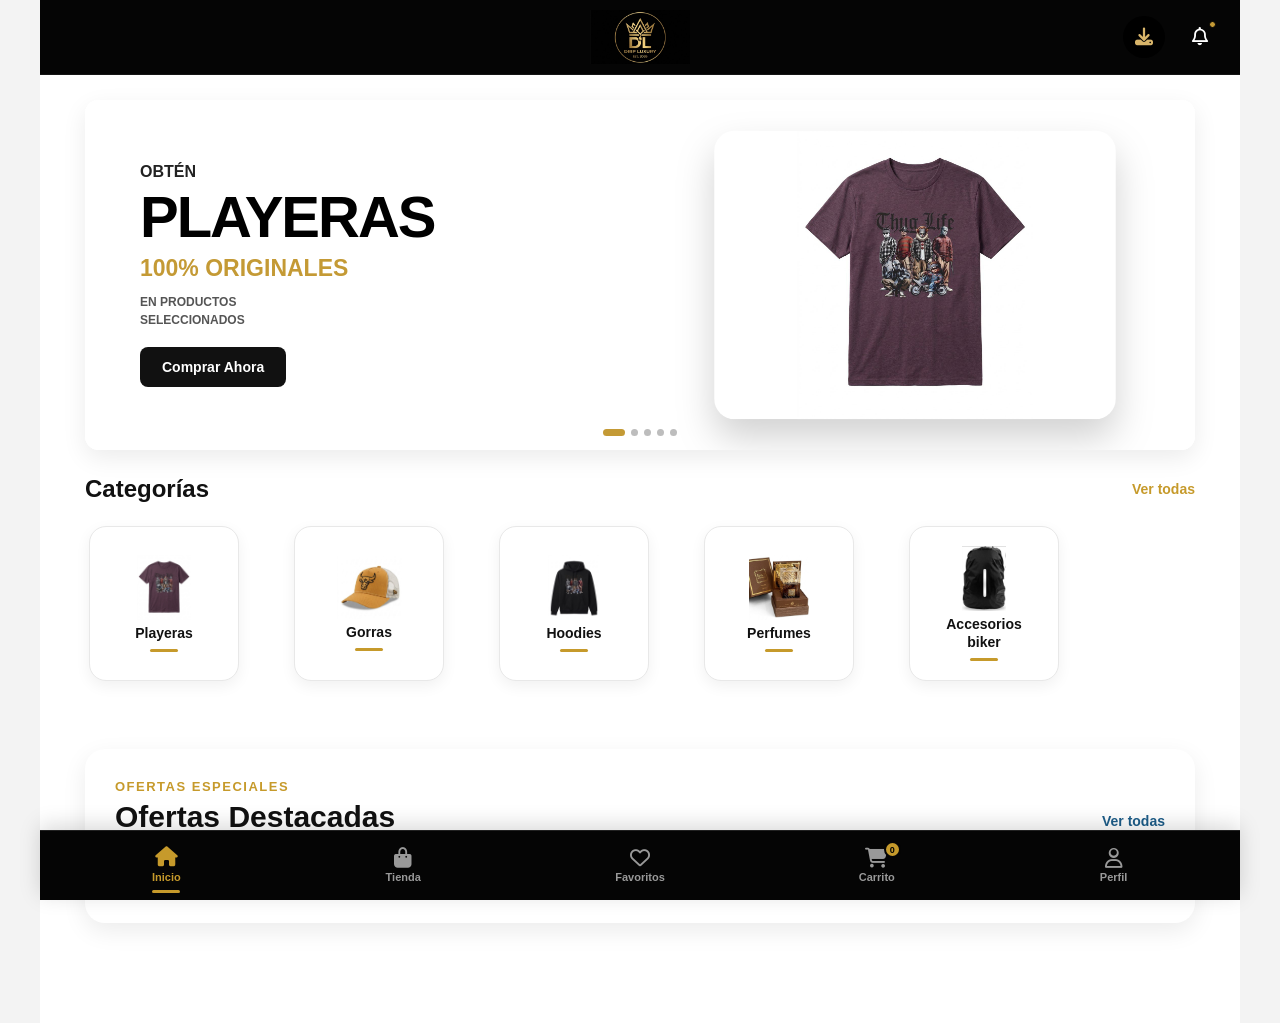
==== index.html @ 0e719e70 "Add files via upload" ====
<!DOCTYPE html>
<html lang="es">

<head>

    <meta charset="UTF-8">

    <meta name="viewport" content="width=device-width, initial-scale=1.0">

    <title>Inicio</title>


    <!-- =====================================================
         PWA - DL LUXURY VENTAS
    ====================================================== -->

    <link rel="manifest" href="./manifest.json">

    <meta name="theme-color" content="#000000">

    <meta name="mobile-web-app-capable" content="yes">

    <meta name="apple-mobile-web-app-capable" content="yes">

    <meta name="apple-mobile-web-app-status-bar-style" content="black">

    <meta name="apple-mobile-web-app-title" content="DL Luxury">


    <!-- =====================================================
         ICONOS DE LA APP
    ====================================================== -->

    <link rel="icon" type="image/png" sizes="512x512" href="./icono1.png">

    <link rel="icon" type="image/png" sizes="192x192" href="./icono2.png">

    <link rel="apple-touch-icon" sizes="192x192" href="./icono2.png">


    <!-- =====================================================
         ICONO DEL SITIO
    ====================================================== -->

    <link rel="icon" type="image/png" href="./imglogo.png">


    <!-- =====================================================
         CSS
    ====================================================== -->

    <link rel="stylesheet" href="./style.css">


    <!-- =====================================================
         FONT AWESOME
    ====================================================== -->

    <link rel="stylesheet" href="https://cdnjs.cloudflare.com/ajax/libs/font-awesome/6.5.2/css/all.min.css">

</head>


<body>


    <div class="app">


        <!-- =====================================================
             HEADER
        ====================================================== -->

        <header class="hearder">


            <!-- =================================================
                 MENÚ
            ================================================== -->

            <button class="menu-btn" type="button">

                <i></i>

            </button>



            <!-- =================================================
                 BOTÓN DESCARGAR APLICACIÓN
            ================================================== -->

            <button class="boton-descargar-app" id="botonDescargarApp" type="button" title="Descargar aplicación"
                aria-label="Descargar aplicación">

                <i class="fa-solid fa-download"></i>

            </button>



            <!-- =================================================
                 LOGO
            ================================================== -->

            <div class="logo">

                <img src="./imglogo.png" alt="Drip Luxury">

            </div>



            <!-- =================================================
                 NOTIFICACIONES
            ================================================== -->

            <button class="notificacion" type="button">

                <i class="fa-regular fa-bell"></i>

                <span></span>

            </button>

        </header>



        <!-- =====================================================
             CONTENIDO PRINCIPAL
        ====================================================== -->

        <main class="content">


            <!-- =================================================
                 BANNER / HERO
            ================================================== -->

            <section class="hero">

                <div class="hero-slider">


                    <!-- PRODUCTO 1 -->

                    <div class="hero-silder active">

                        <div class="hero-text">

                            <p>Obtén</p>

                            <h1>Playeras</h1>

                            <h3>100% Originales</h3>

                            <small>
                                En productos<br>
                                seleccionados
                            </small>

                            <a href="./playeras.html" class="hero-btn">

                                Comprar Ahora

                            </a>

                        </div>


                        <div class="hero-productos">

                            <img src="./imgplayera.jpeg" alt="Playeras">

                        </div>

                    </div>



                    <!-- PRODUCTO 2 -->

                    <div class="hero-silder">

                        <div class="hero-text">

                            <p>Obtén</p>

                            <h1>Gorras</h1>

                            <h3>100% Originales</h3>

                            <small>
                                En productos<br>
                                seleccionados
                            </small>

                            <a href="./gorras.html" class="hero-btn">

                                Comprar Ahora

                            </a>

                        </div>


                        <div class="hero-productos">

                            <img src="./imggorras.jpeg" alt="Gorras">

                        </div>

                    </div>



                    <!-- PRODUCTO 3 -->

                    <div class="hero-silder">

                        <div class="hero-text">

                            <p>Obtén</p>

                            <h1>Hoodies</h1>

                            <h3>100% Originales</h3>

                            <small>
                                En productos<br>
                                seleccionados
                            </small>

                            <a href="./hoodies.html" class="hero-btn">

                                Comprar Ahora

                            </a>

                        </div>


                        <div class="hero-productos">

                            <img src="./hoodieimg.jpeg" alt="Hoodies">

                        </div>

                    </div>



                    <!-- PRODUCTO 4 -->

                    <div class="hero-silder">

                        <div class="hero-text">

                            <p>Obtén</p>

                            <h1>Perfumes</h1>

                            <h3>100% Originales</h3>

                            <small>
                                En productos<br>
                                seleccionados
                            </small>

                            <a href="./perfumes.html" class="hero-btn">

                                Comprar Ahora

                            </a>

                        </div>


                        <div class="hero-productos">

                            <img src="./imgperfumes.jpeg" alt="Perfumes">

                        </div>

                    </div>



                    <!-- PRODUCTO 5 -->

                    <div class="hero-silder">

                        <div class="hero-text">

                            <p>Obtén</p>

                            <h1>Accesorios biker</h1>

                            <h3></h3>

                            <small>
                                En productos<br>
                                seleccionados
                            </small>

                            <a href="./accesorios.html" class="hero-btn">

                                Comprar Ahora

                            </a>

                        </div>


                        <div class="hero-productos">

                            <img src="./accesoriosimg.jpeg" alt="Accesorios de moto">

                        </div>

                    </div>

                </div>



                <!-- =================================================
                     PUNTITOS DEL SLIDER
                ================================================== -->

                <div class="slider-dots">

                    <span class="active"></span>

                    <span></span>

                    <span></span>

                    <span></span>

                    <span></span>

                </div>

            </section>



            <!-- =================================================
                 CATEGORÍAS
            ================================================== -->

            <section class="categorias-section">

                <div class="section-title">

                    <h2>Categorías</h2>

                    <a href="./tienda.html">

                        Ver todas

                    </a>

                </div>


                <div class="categories">


                    <!-- PLAYERAS -->

                    <a href="./playeras.html" class="category">

                        <div class="cat-icon">

                            <img src="./imgplayera.jpeg" alt="Playera">

                        </div>

                        <span>
                            Playeras
                        </span>

                    </a>



                    <!-- GORRAS -->

                    <a href="./gorras.html" class="category">

                        <div class="cat-icon">

                            <img src="./gorra-img.jpeg" alt="Gorras">

                        </div>

                        <span>
                            Gorras
                        </span>

                    </a>



                    <!-- HOODIES -->

                    <a href="./hoodies.html" class="category">

                        <div class="cat-icon">

                            <img src="./hoodieimg.jpeg" alt="Hoodie">

                        </div>

                        <span>
                            Hoodies
                        </span>

                    </a>



                    <!-- PERFUMES -->

                    <a href="./perfumes.html" class="category">

                        <div class="cat-icon">

                            <img src="./img-perfumeb.jpeg" alt="Perfumes">

                        </div>

                        <span>
                            Perfumes
                        </span>

                    </a>



                    <!-- ACCESORIOS -->

                    <a href="./accesorios.html" class="category">

                        <div class="cat-icon">

                            <img src="./biker-img.jpeg" alt="Accesorios">

                        </div>

                        <span>
                            Accesorios<br>
                            biker
                        </span>

                    </a>

                </div>

            </section>



            <!-- =================================================
                 OFERTAS DESTACADAS
            ================================================== -->

            <div class="products">

                <section class="ofertas-section">


                    <div class="ofertas-header">

                        <div>

                            <span>
                                OFERTAS ESPECIALES
                            </span>

                            <h2>
                                Ofertas Destacadas
                            </h2>

                            <p>
                                Encuentra productos a precios especiales.
                            </p>

                        </div>


                        <a href="./descuentos.html">

                            Ver todas

                        </a>

                    </div>


                    <div class="ofertas-container" id="ofertasContainer">

                    </div>

                </section>

            </div>

        </main>



        <!-- =====================================================
             NAVEGACIÓN INFERIOR
        ====================================================== -->

        <nav class="bottom-nav">


            <!-- INICIO -->

            <a href="./index.html" class="nav-item active">

                <i class="fa-solid fa-house"></i>

                <span>
                    Inicio
                </span>

            </a>



            <!-- TIENDA -->

            <a href="./tienda.html" class="nav-item">

                <i class="fa-solid fa-bag-shopping"></i>

                <span>
                    Tienda
                </span>

            </a>



            <!-- FAVORITOS -->

            <a href="./favorito.html" class="nav-item">

                <i class="fa-regular fa-heart"></i>

                <span>
                    Favoritos
                </span>

            </a>



            <!-- CARRITO -->

            <a href="./carrito.html" class="nav-item cart">

                <i class="fa-solid fa-cart-shopping"></i>

                <b>0</b>

                <span>
                    Carrito
                </span>

            </a>



            <!-- PERFIL -->

            <a href="./perfil.html" class="nav-item">

                <i class="fa-regular fa-user"></i>

                <span>
                    Perfil
                </span>

            </a>

        </nav>

    </div>



    <!-- =========================================================
         MODAL DE OFERTA
    ========================================================== -->

    <div class="modal-producto" id="modalOferta">

        <div class="modal-producto-contenido">


            <!-- CERRAR -->

            <button class="modal-cerrar" id="cerrarModalOferta" type="button" aria-label="Cerrar">

                <i class="fa-solid fa-xmark"></i>

            </button>


            <!-- IMAGEN -->

            <div class="modal-producto-imagen">

                <img id="modalOfertaImagen" src="" alt="Producto">

            </div>


            <!-- INFORMACIÓN -->

            <div class="modal-producto-info">

                <span class="modal-producto-categoria">
                    Oferta especial
                </span>


                <h2 id="modalOfertaNombre">
                    Producto
                </h2>


                <!-- PRECIOS -->

                <div class="modal-producto-precios">

                    <span class="modal-precio-original" id="modalOfertaPrecioOriginal">

                        Q0.00

                    </span>


                    <span class="modal-precio-final" id="modalOfertaPrecio">

                        Q0.00

                    </span>


                    <span class="modal-descuento" id="modalOfertaDescuento">

                        -0%

                    </span>

                </div>


                <!-- STOCK -->

                <p class="modal-producto-stock">

                    Stock disponible:

                    <strong id="modalOfertaStock">
                        0
                    </strong>

                </p>


                <!-- CARRITO -->

                <button class="modal-btn-carrito" id="modalOfertaComprar" type="button">

                    <i class="fa-solid fa-cart-shopping"></i>

                    Carrito de compras

                </button>


                <!-- FAVORITO -->

                <button class="modal-btn-favorito" id="modalOfertaFavorito" type="button">

                    <i class="fa-regular fa-heart"></i>

                    Favorito

                </button>

            </div>

        </div>

    </div>



    <!-- =========================================================
         SUPABASE
    ========================================================== -->

    <script src="https://cdn.jsdelivr.net/npm/@supabase/supabase-js@2"></script>



    <!-- =========================================================
         JAVASCRIPT PRINCIPAL
    ========================================================== -->

    <script src="./script.js"></script>



    <!-- =========================================================
         SLIDER
    ========================================================== -->

    <script src="./slider.js"></script>



    <!-- =========================================================
         PWA - INSTALACIÓN
    ========================================================== -->

    <script>

        let deferredPrompt = null;


        const botonDescargarApp =
            document.getElementById(
                "botonDescargarApp"
            );



        /* =====================================================
           DETECTAR INSTALACIÓN
        ===================================================== */

        window.addEventListener(
            "beforeinstallprompt",
            function (event) {

                event.preventDefault();

                deferredPrompt = event;


                if (botonDescargarApp) {

                    botonDescargarApp.style.display =
                        "flex";

                }

            }
        );



        /* =====================================================
           BOTÓN DESCARGAR
        ===================================================== */

        if (botonDescargarApp) {

            botonDescargarApp.addEventListener(
                "click",
                async function () {


                    /* =============================================
                       ANDROID / CHROME / EDGE
                    ============================================= */

                    if (deferredPrompt) {

                        deferredPrompt.prompt();


                        const resultado =
                            await deferredPrompt.userChoice;


                        console.log(
                            "Resultado de instalación:",
                            resultado.outcome
                        );


                        deferredPrompt = null;

                        return;

                    }



                    /* =============================================
                       IPHONE / IPAD
                    ============================================= */

                    const esIPhone =
                        /iPhone|iPad|iPod/i.test(
                            navigator.userAgent
                        );


                    if (esIPhone) {

                        alert(
                            "Para instalar DL Luxury:\n\n" +

                            "1. Pulsa el botón Compartir de Safari.\n\n" +

                            "2. Selecciona «Añadir a pantalla de inicio».\n\n" +

                            "3. Pulsa «Añadir»."
                        );

                        return;

                    }



                    /* =============================================
                       SI YA ESTÁ INSTALADA
                    ============================================= */

                    if (
                        window.matchMedia(
                            "(display-mode: standalone)"
                        ).matches
                    ) {

                        alert(
                            "DL Luxury ya está instalada."
                        );

                        return;

                    }



                    /* =============================================
                       NO DISPONIBLE
                    ============================================= */

                    alert(
                        "La opción de instalación todavía " +
                        "no está disponible.\n\n" +

                        "Abre DL Luxury desde Chrome o Edge " +
                        "y vuelve a intentarlo."
                    );

                }
            );

        }



        /* =====================================================
           SERVICE WORKER
        ===================================================== */

        if ("serviceWorker" in navigator) {

            window.addEventListener(
                "load",
                function () {

                    navigator.serviceWorker
                        .register("./service-worker.js")

                        .then(function (registration) {

                            console.log(
                                "DL Luxury Ventas PWA activada correctamente",
                                registration
                            );

                        })

                        .catch(function (error) {

                            console.error(
                                "Error al activar la PWA:",
                                error
                            );

                        });

                }
            );

        }

    </script>


</body>

</html>
---- style.css ----
/* =========================================================
   DL LUXURY
   CSS LIMPIO
   Diseño original conservado
========================================================= */


/* =========================================================
   CONFIGURACIÓN GENERAL
========================================================= */

* {
    margin: 0;
    padding: 0;
    box-sizing: border-box;
}

html {
    scroll-behavior: smooth;
}

body {
    font-family: Arial, Helvetica, sans-serif;
    background: #f3f3f3;
    color: #222;
}

button {
    font-family: inherit;
}

a {
    text-decoration: none;
    color: inherit;
}


/* =========================================================
   APP
========================================================= */

.app {
    width: 100%;
    max-width: 1200px;
    min-height: 100vh;
    margin: auto;
    background: #fff;
}


/* =========================================================
   MENÚ SUPERIOR
========================================================= */

.hearder {
    width: 100%;
    height: 75px;
    background: #050505;
    display: flex;
    align-items: center;
    justify-content: space-between;
    position: relative;
    padding: 0 18px;
    border-bottom: 1px solid #151515;
    z-index: 100;
}


/* =========================================================
   BOTÓN MENÚ
========================================================= */

.menu-btn {
    width: 40px;
    height: 40px;
    border: none;
    background: transparent;
    display: flex;
    align-items: center;
    justify-content: center;
    color: #fff;
    font-size: 18px;
    cursor: pointer;
    padding: 0;
}

.menu-btn i {
    color: #fff;
}


/* =========================================================
   LOGO
========================================================= */

.logo {
    position: absolute;
    left: 50%;
    top: 2px;
    transform: translateX(-50%);
    display: flex;
    align-items: center;
    justify-content: center;
}

.logo img {
    width: 100px;
    height: 70px;
    object-fit: contain;
    display: block;
}


/* =========================================================
   NOTIFICACIÓN
========================================================= */

.notificacion {
    width: 45px;
    height: 45px;
    border: none;
    background: transparent;
    display: flex;
    align-items: center;
    justify-content: center;
    color: #fff;
    font-size: 18px;
    cursor: pointer;
    padding: 0;
    position: relative;
}

.notificacion i {
    color: #fff;
}

.notificacion:hover {
    background: #222;
}

.notificacion span {
    position: absolute;
    top: 6px;
    right: 6px;
    width: 7px;
    height: 7px;
    background: #c49a35;
    border-radius: 50%;
    border: 1px solid #000;
}


/* =========================================================
   CONTENIDO
========================================================= */

.content {
    padding: 25px 45px 100px;
}


/* =========================================================
   BANNER
========================================================= */

.hero {
    width: 100%;
    height: 350px;
    position: relative;
    overflow: hidden;
    border-radius: 14px;

    background: #ffffff;

    box-shadow:
        0 8px 25px rgba(0, 0, 0, 0.08);

    touch-action: pan-y;
}


/* =========================================================
   SLIDER
========================================================= */

.hero-slider {
    position: relative;
    width: 100%;
    height: 100%;
    overflow: hidden;

    background: #ffffff;

    touch-action: pan-y;

    user-select: none;
    -webkit-user-select: none;

    cursor: grab;
}

.hero-slider:active {
    cursor: grabbing;
}


/* =========================================================
   SLIDES
========================================================= */

.hero-slide,
.hero-silder {
    position: absolute;
    inset: 0;

    width: 100%;
    height: 100%;

    display: flex;
    align-items: center;

    padding: 35px 55px;

    opacity: 0;
    visibility: hidden;

    transform: translateX(50px);

    transition:
        opacity 0.45s ease,
        transform 0.45s ease,
        visibility 0.45s ease;

    background: #ffffff;
}

.hero-slide.active,
.hero-silder.active {
    opacity: 1;
    visibility: visible;
    transform: translateX(0);
    z-index: 2;
}

.hero-silder {
    display: none;
}

.hero-silder.active {
    display: flex;
}


/* =========================================================
   TEXTO DEL BANNER
========================================================= */

.hero-text {
    width: 55%;
    position: relative;
    z-index: 5;
}

.hero-text p {
    margin-bottom: 8px;
    font-size: 16px;
    font-weight: 700;
    color: #222;
    text-transform: uppercase;
}

.hero-text h1 {
    margin: 0;
    font-size: 58px;
    line-height: 0.95;
    letter-spacing: -2px;
    font-weight: 900;
    color: #000;
    text-transform: uppercase;
}

.hero-text h3 {
    margin-top: 12px;
    font-size: 23px;
    line-height: 1.1;
    font-weight: 800;
    color: #c49a35;
    text-transform: uppercase;
}

.hero-text small {
    display: block;
    margin-top: 12px;
    font-size: 12px;
    line-height: 1.5;
    font-weight: 600;
    color: #555;
    text-transform: uppercase;
}


/* =========================================================
   BOTONES DEL BANNER
========================================================= */

.hero-text button {
    margin-top: 22px;
    padding: 14px 28px;

    border: none;
    border-radius: 5px;

    background: #050505;
    color: #fff;

    font-size: 11px;
    font-weight: 800;
    letter-spacing: 0.5px;

    text-transform: uppercase;

    cursor: pointer;

    transition:
        transform 0.2s ease,
        background 0.2s ease;
}

.hero-text button:hover {
    background: #c49a35;
    transform: translateY(-2px);
}

.hero-btn {
    display: inline-flex;
    align-items: center;
    justify-content: center;

    padding: 12px 22px;
    margin-top: 18px;

    background: #111;
    color: #fff;

    border: none;
    border-radius: 8px;

    text-decoration: none;

    font-size: 14px;
    font-weight: 700;

    cursor: pointer;

    transition: all 0.25s ease;
}

.hero-btn:hover {
    background: #c69a2b;
    color: #fff;
    transform: translateY(-2px);
    box-shadow: 0 8px 18px rgba(0, 0, 0, 0.18);
}

.hero-btn:active {
    transform: translateY(0);
}


/* =========================================================
   PRODUCTO DEL BANNER
========================================================= */

.hero-productos {
    width: 45%;
    height: 100%;

    display: flex;
    align-items: center;
    justify-content: center;

    position: relative;
    z-index: 3;

    background: #ffffff;
}

.hero-productos img {
    width: 390px;
    height: 310px;

    max-width: 100%;
    max-height: 100%;

    object-fit: contain;

    border-radius: 20px !important;

    display: block;

    background: #ffffff !important;

    user-select: none;
    pointer-events: none;

    filter:
        drop-shadow(0 18px 18px rgba(0, 0, 0, 0.18));

    transition: transform 0.4s ease;

    mix-blend-mode: normal !important;
}

.hero-silder .hero-productos img {
    transition: transform 0.4s ease;

    -webkit-user-drag: none;
    user-select: none;
}

.hero-silder.active .hero-productos img {
    transform: scale(1.03);
}


/* =========================================================
   PUNTOS DEL SLIDER
========================================================= */

.slider-dots {
    position: absolute;

    bottom: 14px;
    left: 50%;

    transform: translateX(-50%);

    display: flex;
    align-items: center;

    gap: 6px;

    z-index: 50;
}

.slider-dots span {
    width: 7px;
    height: 7px;

    border-radius: 50%;

    background: #bdbdbd;

    cursor: pointer;

    transition:
        width 0.3s ease,
        background 0.3s ease,
        transform 0.3s ease;
}

.slider-dots span:hover {
    transform: scale(1.2);
}

.slider-dots span.active {
    width: 22px;
    height: 7px;

    border-radius: 10px;

    background: #c49a35;
}


/* =========================================================
   CATEGORÍAS
========================================================= */

.categorias-section {
    margin-top: 25px;
}

.section-title {
    display: flex;
    justify-content: space-between;
    align-items: center;

    margin-bottom: 18px;
}

.section-title h2 {
    margin: 0;

    font-size: 24px;
    font-weight: 800;

    color: #111;
}

.section-title a {
    color: #c69a2b;

    text-decoration: none;

    font-size: 14px;
    font-weight: 600;
}

.section-title a:hover {
    text-decoration: underline;
}


/* =========================================================
   CONTENEDOR CATEGORÍAS
========================================================= */

.categories {
    width: 100%;

    display: flex;
    flex-wrap: wrap;

    justify-content: flex-start;
    align-items: center;

    gap: 55px;

    padding: 5px 4px 18px;

    overflow: visible;
}


/* =========================================================
   TARJETA CATEGORÍA
========================================================= */

.category {
    width: 150px;
    height: 155px;

    flex: 0 0 150px;

    display: flex;
    flex-direction: column;

    align-items: center;
    justify-content: center;

    background: #fff;

    border: 1px solid #e8e8e8;
    border-radius: 17px;

    box-shadow:
        0 5px 15px rgba(0, 0, 0, 0.06);

    cursor: pointer;

    transition: all 0.3s ease;

    overflow: hidden;
}


/* =========================================================
   IMAGEN CATEGORÍA
========================================================= */

.cat-image {
    width: 85px;
    height: 85px;

    display: flex;
    align-items: center;
    justify-content: center;

    margin-bottom: 8px;

    overflow: hidden;

    border-radius: 12px;

    background: #fafafa;
}

.cat-image img,
.category>img {
    width: 65px !important;
    height: 65px !important;

    max-width: 65px !important;
    max-height: 65px !important;

    object-fit: contain !important;
    object-position: center !important;

    display: block;

    padding: 0 !important;

    box-sizing: border-box;
}

.cat-image img {
    border-radius: 12px;
    transition: transform 0.3s ease;
}

.category>img {
    margin: 0 auto 10px;
    transform: none;
}

.category img {
    max-width: 65px !important;
    max-height: 65px !important;
}


/* =========================================================
   NOMBRE CATEGORÍA
========================================================= */

.category span {
    font-size: 14px;

    font-weight: 700;

    color: #111;

    text-align: center;

    line-height: 18px;
}

.category span::after {
    content: "";

    display: block;

    width: 28px;
    height: 3px;

    margin: 7px auto 0;

    background: #c69a2b;

    border-radius: 5px;

    transition: width 0.3s ease;
}


/* =========================================================
   HOVER CATEGORÍA
========================================================= */

.category:hover {
    transform: translateY(-5px);

    border-color: #c69a2b;

    box-shadow:
        0 10px 25px rgba(0, 0, 0, 0.10);
}

.category:hover img {
    transform: scale(1.05);
}

.category:hover span::after {
    width: 42px;
}


/* =========================================================
   CATEGORÍA ACTIVA
========================================================= */

.category.active {
    border-color: #c69a2b;

    box-shadow:
        0 8px 22px rgba(198, 154, 43, 0.18);
}

.category.active span::after {
    width: 45px;
}


/* =========================================================
   OFERTAS
========================================================= */

.ofertas-section {
    width: 100%;

    margin-top: 50px;
    padding: 30px;

    box-sizing: border-box;

    background: #ffffff;

    border-radius: 20px;

    box-shadow:
        0 8px 25px rgba(0, 0, 0, 0.08);
}


/* =========================================================
   ENCABEZADO OFERTAS
========================================================= */

.ofertas-header {
    width: 100%;

    display: flex;

    justify-content: space-between;
    align-items: center;

    gap: 20px;

    margin-bottom: 30px;
}

.ofertas-header>div {
    min-width: 0;
}

.ofertas-header span {
    display: block;

    margin-bottom: 5px;

    color: #c69a2b;

    font-size: 13px;
    font-weight: 800;

    letter-spacing: 1.5px;

    text-transform: uppercase;
}

.ofertas-header h2 {
    margin: 5px 0 7px;

    color: #111;

    font-size: 30px;
    font-weight: 800;

    line-height: 1.2;
}

.ofertas-header p {
    margin: 0;

    color: #666;

    font-size: 14px;

    line-height: 1.5;
}

.ofertas-header a {
    flex-shrink: 0;

    color: #1d5d89;

    font-size: 14px;
    font-weight: 700;

    text-decoration: none;

    transition: 0.25s ease;
}

.ofertas-header a:hover {
    color: #111;
    text-decoration: underline;
}


/* =========================================================
   CONTENEDOR OFERTAS
========================================================= */

.ofertas-container {
    width: 100%;

    display: grid !important;

    grid-template-columns:
        repeat(4, minmax(0, 1fr)) !important;

    gap: 25px !important;

    align-items: stretch;
}


/* =========================================================
   TARJETA OFERTA
========================================================= */

.ofertas-container .oferta-card {
    position: relative;

    width: 100% !important;
    min-width: 0 !important;
    max-width: none !important;

    display: flex;
    flex-direction: column;

    overflow: hidden;

    background: #fff;

    border: 1px solid #e8e8e8;
    border-radius: 17px;

    box-shadow:
        0 5px 15px rgba(0, 0, 0, 0.07);

    transition:
        transform 0.3s ease,
        box-shadow 0.3s ease,
        border-color 0.3s ease;
}

.ofertas-container .oferta-card:hover {
    transform: translateY(-5px);

    border-color: #c69a2b;

    box-shadow:
        0 12px 30px rgba(0, 0, 0, 0.10);
}

.oferta-card {
    -webkit-tap-highlight-color: transparent;
}

.oferta-card img {
    user-select: none;
    -webkit-user-drag: none;
}


/* =========================================================
   IMAGEN OFERTA
========================================================= */

.oferta-imagen {
    position: relative;

    width: 100%;
    height: 210px;

    display: flex;
    align-items: center;
    justify-content: center;

    overflow: hidden;

    background: transparent;
}

.oferta-imagen img {
    width: 100%;
    height: 100%;

    display: block;

    object-fit: contain;
    object-position: center;

    transition: transform 0.4s ease;
}

.oferta-card:hover .oferta-imagen img {
    transform: scale(1.05);
}


/* =========================================================
   DESCUENTO
========================================================= */

.oferta-descuento {
    position: absolute;

    top: 12px;
    left: 12px;

    z-index: 5;

    display: inline-flex;
    align-items: center;
    justify-content: center;

    min-height: 27px;

    padding: 5px 10px;

    background: #111;
    color: #fff;

    border-radius: 7px;

    font-size: 10px;
    font-weight: 800;

    letter-spacing: 0.5px;

    text-transform: uppercase;

    box-shadow:
        0 4px 10px rgba(0, 0, 0, 0.12);
}


/* =========================================================
   FAVORITO OFERTA
========================================================= */

.oferta-favorito {
    position: absolute;

    top: 12px;
    right: 12px;

    width: 40px;
    height: 40px;

    padding: 0;

    display: flex;
    align-items: center;
    justify-content: center;

    border: none;
    border-radius: 50%;

    background: rgba(255, 255, 255, 0.96);
    color: #333;

    cursor: pointer;

    z-index: 10;

    box-shadow:
        0 4px 12px rgba(0, 0, 0, 0.10);

    transition:
        transform 0.25s ease,
        background 0.25s ease,
        color 0.25s ease,
        box-shadow 0.25s ease;
}

.oferta-favorito i {
    display: block;

    font-size: 19px;
    line-height: 1;

    transition:
        transform 0.25s ease,
        color 0.25s ease;
}

.oferta-favorito:hover {
    background: #111;
    color: #fff;

    transform: scale(1.08);

    box-shadow:
        0 6px 16px rgba(0, 0, 0, 0.18);
}

.oferta-favorito:hover i {
    transform: scale(1.08);
}

.oferta-favorito.favorito {
    color: #e63946;
    background: #fff;
}

.oferta-favorito.favorito i {
    color: #e63946;

    font-family: "Font Awesome 6 Free";
    font-weight: 900;
}

.oferta-favorito.favorito:hover {
    background: #fff;
    color: #e63946;
}

.oferta-favorito.favorito:hover i {
    color: #e63946;
}

.oferta-favorito.activo {
    background: #111;
    color: #c69a2b;
}

.oferta-favorito.activo i {
    transform: scale(1.12);
}


/* =========================================================
   INFORMACIÓN OFERTA
========================================================= */

.oferta-info {
    width: 100%;

    padding: 18px;

    display: flex;
    flex-direction: column;

    flex: 1;
}

.oferta-categoria {
    margin: 0 0 6px;

    color: #c69a2b;

    font-size: 11px;
    font-weight: 700;

    letter-spacing: 1px;

    text-transform: uppercase;
}

.oferta-info h3 {
    margin: 0 0 9px;

    color: #111;

    font-size: 18px;
    font-weight: 800;

    line-height: 1.35;

    overflow: hidden;

    display: -webkit-box;
    -webkit-line-clamp: 2;
    -webkit-box-orient: vertical;
}


/* =========================================================
   PRECIOS OFERTA
========================================================= */

.oferta-precios,
.precios {
    width: 100%;

    display: flex;
    align-items: center;

    gap: 10px;

    flex-wrap: wrap;
}

.oferta-precio-anterior,
.precio-anterior {
    color: #999;

    font-size: 14px;
    font-weight: 500;

    text-decoration: line-through;
}

.oferta-precio-actual,
.precio-actual {
    color: #111;

    font-size: 20px;
    font-weight: 900;

    line-height: 1.2;
}


/* =========================================================
   BOTÓN COMPRAR
========================================================= */

.oferta-card .btn-comprar,
.btn-comprar {
    width: 100%;

    height: 43px;

    margin-top: 15px;

    padding: 0 15px;

    display: flex;
    align-items: center;
    justify-content: center;

    gap: 6px;

    border: none;
    border-radius: 9px;

    background: #111;
    color: #fff;

    font-size: 13px;
    font-weight: 700;

    text-align: center;
    text-decoration: none;

    cursor: pointer;

    transition:
        background 0.25s ease,
        transform 0.25s ease,
        box-shadow 0.25s ease;
}

.oferta-card .btn-comprar:hover,
.btn-comprar:hover {
    background: #c69a2b;

    transform: translateY(-2px);

    box-shadow:
        0 7px 15px rgba(198, 154, 43, 0.22);
}

.oferta-card .btn-comprar:active {
    transform: translateY(0);
}

.oferta-card .btn-comprar i,
.btn-comprar i {
    font-size: 16px;
    line-height: 1;
}

.oferta-card a.btn-comprar {
    text-decoration: none;
}


/* =========================================================
   BARRA DE NAVEGACIÓN INFERIOR
========================================================= */

.bottom-nav {
    position: fixed;

    bottom: 0;
    left: 50%;

    transform: translateX(-50%);

    width: 100%;
    max-width: 1200px;

    height: 70px;

    background: #050505;

    display: flex;
    align-items: center;
    justify-content: space-around;

    padding: 6px 8px;

    border-top: 1px solid #222;

    box-shadow:
        0 -5px 20px rgba(0, 0, 0, 0.15);

    z-index: 9999;
}

.nav-item {
    position: relative;

    width: 20%;
    height: 100%;

    display: flex;
    flex-direction: column;

    align-items: center;
    justify-content: center;

    gap: 4px;

    color: #999;

    text-decoration: none;

    transition:
        color 0.25s ease,
        transform 0.25s ease;
}

.nav-item i {
    font-size: 20px;

    color: #999;

    transition:
        color 0.25s ease,
        transform 0.25s ease;
}

.nav-item span {
    font-size: 11px;

    font-weight: 600;

    color: #999;

    line-height: 1;

    transition: color 0.25s ease;
}

.nav-item.active {
    color: #c69a2b;
}

.nav-item.active i {
    color: #c69a2b;

    transform: translateY(-1px);
}

.nav-item.active span {
    color: #c69a2b;
}

.nav-item.active::after {
    content: "";

    position: absolute;

    bottom: 1px;
    left: 50%;

    width: 28px;
    height: 3px;

    transform: translateX(-50%);

    background: #c69a2b;

    border-radius: 10px;
}

.nav-item:hover {
    color: #fff;
}

.nav-item:hover i {
    color: #c69a2b;

    transform: translateY(-2px);
}

.nav-item:hover span {
    color: #fff;
}

.nav-item.cart {
    position: relative;
}

.nav-item.cart b {
    position: absolute;

    top: 4px;
    left: calc(50% + 7px);

    min-width: 17px;
    height: 17px;

    padding: 0 4px;

    display: flex;
    align-items: center;
    justify-content: center;

    background: #c69a2b;

    color: #050505;

    font-size: 9px;
    font-weight: 800;

    border-radius: 50%;

    border: 2px solid #050505;

    z-index: 2;
}

.nav-item:active {
    transform: scale(0.92);
}


/* =========================================================
   TIENDA - CONTROLES
========================================================= */

.tienda-controles {
    display: flex;
    align-items: center;

    gap: 12px;

    margin-bottom: 25px;

    flex-wrap: wrap;
}

.buscador-tienda {
    position: relative;

    flex: 1;

    min-width: 220px;
}

.buscador-tienda input {
    width: 100%;
    height: 48px;

    padding: 0 18px 0 45px;

    border: 1px solid #ddd;
    border-radius: 12px;

    background: #fff;

    outline: none;

    font-size: 14px;

    transition: 0.25s;
}

.buscador-tienda input:focus {
    border-color: #111;

    box-shadow:
        0 0 0 3px rgba(0, 0, 0, 0.06);
}

.buscador-tienda i {
    position: absolute;

    left: 16px;
    top: 50%;

    transform: translateY(-50%);

    color: #888;
}


/* =========================================================
   FILTROS
========================================================= */

#filtroCategoria,
#ordenarProductos {
    height: 48px;

    padding: 0 15px;

    border: 1px solid #ddd;
    border-radius: 12px;

    background: #fff;
    color: #222;

    font-size: 14px;

    outline: none;

    cursor: pointer;
}

#filtroCategoria:focus,
#ordenarProductos:focus {
    border-color: #111;
}


/* =========================================================
   GÉNERO
========================================================= */

.categorias-genero {
    display: flex;

    gap: 10px;

    margin-bottom: 22px;

    flex-wrap: wrap;
}

.genero-btn {
    border: 1px solid #ddd;

    background: #fff;
    color: #444;

    padding: 11px 20px;

    border-radius: 10px;

    font-size: 13px;
    font-weight: 700;

    transition: 0.25s;
}

.genero-btn:hover {
    border-color: #111;
    color: #111;

    transform: translateY(-2px);
}

.genero-btn.active {
    background: #111;
    color: #fff;

    border-color: #111;
}


/* =========================================================
   PRODUCTOS TIENDA
========================================================= */

.productos-tienda {
    display: grid;

    grid-template-columns:
        repeat(4, 1fr);

    gap: 22px;
}

.producto-tienda {
    position: relative;

    overflow: hidden;

    background: #fff;

    border: 1px solid #e7e7e7;
    border-radius: 16px;

    transition: 0.3s ease;
}

.producto-tienda:hover {
    transform: translateY(-5px);

    box-shadow:
        0 12px 30px rgba(0, 0, 0, 0.10);
}


/* =========================================================
   IMAGEN PRODUCTO TIENDA
========================================================= */

.producto-tienda-imagen {
    position: relative;

    width: 100%;
    height: 270px;

    background: #f7f7f7;

    overflow: hidden;
}

.producto-tienda-imagen img {
    width: 100%;
    height: 100%;

    object-fit: contain;

    transition: transform 0.4s ease;
}

.producto-tienda:hover .producto-tienda-imagen img {
    transform: scale(1.05);
}


/* =========================================================
   FAVORITO PRODUCTO
========================================================= */

.producto-favorito {
    position: absolute;

    top: 12px;
    right: 12px;

    width: 38px;
    height: 38px;

    border: none;
    border-radius: 50%;

    background: rgba(255, 255, 255, 0.95);
    color: #333;

    display: flex;
    align-items: center;
    justify-content: center;

    z-index: 5;

    box-shadow:
        0 4px 12px rgba(0, 0, 0, 0.10);

    transition: 0.25s;
}

.producto-favorito:hover {
    transform: scale(1.08);

    background: #111;
    color: #fff;
}


/* =========================================================
   INFORMACIÓN PRODUCTO
========================================================= */

.producto-tienda-info {
    padding: 16px;
}

.producto-tienda-info h3 {
    margin: 0 0 8px;

    font-size: 16px;
    font-weight: 800;

    color: #111;
}

.producto-tienda-precio {
    font-size: 20px;
    font-weight: 900;

    color: #111;
}


/* =========================================================
   BOTÓN CARRITO
========================================================= */

.btn-agregar-carrito {
    width: 100%;
    height: 43px;

    margin-top: 14px;

    border: none;
    border-radius: 9px;

    background: #111;
    color: #fff;

    font-size: 13px;
    font-weight: 700;

    transition: 0.25s;
}

.btn-agregar-carrito:hover {
    background: #c69a2b;

    transform: translateY(-2px);
}

.btn-agregar-carrito i {
    margin-right: 6px;
}


/* =========================================================
   SIN RESULTADOS
========================================================= */

.sin-resultados {
    text-align: center;

    padding: 60px 20px;

    color: #777;
}

.sin-resultados i {
    font-size: 40px;

    margin-bottom: 15px;

    color: #bbb;
}

.sin-resultados h3 {
    margin-bottom: 7px;

    color: #222;
}


/* =========================================================
   MODAL PRODUCTO
========================================================= */

.modal-producto {
    position: fixed;

    inset: 0;

    width: 100%;
    height: 100%;

    padding: 20px;

    display: none;

    align-items: center;
    justify-content: center;

    background: rgba(0, 0, 0, 0.72);

    backdrop-filter: blur(5px);
    -webkit-backdrop-filter: blur(5px);

    z-index: 10000;
}

.modal-producto.activo {
    display: flex;
}


/* =========================================================
   CONTENIDO MODAL
========================================================= */

.modal-producto-contenido {
    position: relative;

    width: 100%;
    max-width: 900px;
    max-height: 90vh;

    display: grid;

    grid-template-columns: 1fr 1fr;

    overflow: hidden;

    background: #fff;

    border-radius: 22px;

    box-shadow:
        0 25px 70px rgba(0, 0, 0, 0.35);

    animation: modalEntrada 0.3s ease;
}


/* =========================================================
   ANIMACIÓN MODAL
========================================================= */

@keyframes modalEntrada {
    from {
        opacity: 0;
        transform: translateY(20px) scale(0.96);
    }

    to {
        opacity: 1;
        transform: translateY(0) scale(1);
    }
}


/* =========================================================
   CERRAR MODAL
========================================================= */

.modal-cerrar {
    position: absolute;

    top: 14px;
    right: 14px;

    width: 42px;
    height: 42px;

    border: none;
    border-radius: 50%;

    display: flex;
    align-items: center;
    justify-content: center;

    background: #111;
    color: #fff;

    font-size: 18px;

    cursor: pointer;

    z-index: 20;

    transition: 0.25s ease;
}

.modal-cerrar:hover {
    background: #c69a2b;

    transform: rotate(90deg);
}


/* =========================================================
   IMAGEN MODAL
========================================================= */

.modal-producto-imagen {
    width: 100%;

    min-height: 500px;

    display: flex;
    align-items: center;
    justify-content: center;

    padding: 35px;

    background: #f7f7f7;

    overflow: hidden;
}

.modal-producto-imagen img {
    width: 100%;
    height: 100%;

    max-width: 500px;
    max-height: 500px;

    object-fit: contain;

    display: block;

    border-radius: 15px;
}


/* =========================================================
   INFORMACIÓN MODAL
========================================================= */

.modal-producto-info {
    display: flex;

    flex-direction: column;

    justify-content: center;

    padding: 45px;

    background: #fff;
}

.modal-producto-categoria {
    display: inline-block;

    margin-bottom: 10px;

    color: #c69a2b;

    font-size: 12px;
    font-weight: 800;

    letter-spacing: 1.5px;

    text-transform: uppercase;
}

.modal-producto-info h2 {
    margin: 0 0 20px;

    color: #111;

    font-size: 32px;
    line-height: 1.15;

    font-weight: 900;
}


/* =========================================================
   PRECIOS MODAL
========================================================= */

.modal-producto-precios {
    display: flex;

    align-items: center;

    flex-wrap: wrap;

    gap: 12px;

    margin-bottom: 20px;
}

.modal-precio-original {
    color: #999;

    font-size: 17px;
    font-weight: 500;

    text-decoration: line-through;
}

.modal-precio-final {
    color: #111;

    font-size: 30px;
    font-weight: 900;
}

.modal-descuento {
    display: inline-flex;

    align-items: center;
    justify-content: center;

    padding: 6px 10px;

    border-radius: 7px;

    background: #111;
    color: #fff;

    font-size: 11px;
    font-weight: 800;
}


/* =========================================================
   STOCK MODAL
========================================================= */

.modal-producto-stock {
    margin: 0 0 25px;

    color: #666;

    font-size: 14px;
}

.modal-producto-stock strong {
    color: #111;

    font-weight: 800;
}


/* =========================================================
   BOTÓN CARRITO MODAL
========================================================= */

.modal-btn-carrito {
    width: 100%;
    height: 52px;

    display: flex;

    align-items: center;
    justify-content: center;

    gap: 9px;

    padding: 0 20px;

    border: none;
    border-radius: 10px;

    background: #111;
    color: #fff;

    font-size: 14px;
    font-weight: 800;

    cursor: pointer;

    transition:
        background 0.25s ease,
        transform 0.25s ease,
        box-shadow 0.25s ease;
}

.modal-btn-carrito:hover {
    background: #c69a2b;

    color: #fff;

    transform: translateY(-2px);

    box-shadow:
        0 8px 20px rgba(198, 154, 43, 0.25);
}

.modal-btn-carrito:active {
    transform: translateY(0);
}

.modal-btn-carrito i {
    font-size: 17px;
}


/* =========================================================
   FAVORITO MODAL
========================================================= */

.modal-btn-favorito {
    width: 100%;
    height: 48px;

    margin-top: 10px;

    display: flex;

    align-items: center;
    justify-content: center;

    gap: 8px;

    border: 1px solid #ddd;
    border-radius: 10px;

    background: #fff;
    color: #222;

    font-size: 13px;
    font-weight: 700;

    cursor: pointer;

    transition: 0.25s ease;
}

.modal-btn-favorito:hover {
    border-color: #111;

    background: #111;
    color: #fff;
}

.modal-btn-favorito i {
    font-size: 16px;
}


/* =========================================================
   BLOQUEAR FONDO
========================================================= */

body.modal-abierto {
    overflow: hidden;
}


/* =========================================================
   RESPONSIVE - TABLET 1000px
========================================================= */

@media (max-width: 1000px) {

    .ofertas-container {
        grid-template-columns:
            repeat(3, minmax(0, 1fr)) !important;

        gap: 18px !important;
    }

    .oferta-imagen {
        height: 250px;
    }

    .productos-tienda {
        grid-template-columns:
            repeat(3, 1fr);
    }

    .producto-tienda-imagen {
        height: 250px;
    }
}





/* =========================================================
   RESPONSIVE - 900px
========================================================= */

@media (max-width: 900px) {

    .app {
        width: 100%;
        max-width: 100%;
    }

    .content {
        padding: 20px 25px 90px;
    }


    /* BANNER */

    .hero {
        height: 300px;
    }

    .hero-slide,
    .hero-silder {
        padding: 25px;
    }

    .hero-text {
        width: 45%;
    }

    .hero-productos {
        width: 55%;
    }

    .hero-productos img {
        max-width: 280px;
        max-height: 260px;
    }


    /* CATEGORÍAS */

    .categories {
        gap: 15px;
    }

    .category {
        width: 135px;
        height: 145px;

        flex: 0 0 135px;
    }

    .cat-image {
        width: 75px;
        height: 75px;
    }


    /* OFERTAS */

    .ofertas-section {
        padding: 20px;
        margin-top: 30px;
    }

    .ofertas-container {
        grid-template-columns:
            repeat(3, minmax(0, 1fr)) !important;

        gap: 15px !important;
    }

    .ofertas-container .oferta-card {
        width: 100% !important;
        min-width: 0 !important;
        max-width: none !important;

        flex: none !important;
    }

    .oferta-imagen {
        height: 190px;
    }
}


/* =========================================================
   RESPONSIVE - TABLET MODAL
========================================================= */

@media (max-width: 800px) {

    .modal-producto-contenido {
        max-width: 650px;

        grid-template-columns: 1fr;

        max-height: 92vh;

        overflow-y: auto;
    }

    .modal-producto-imagen {
        min-height: 320px;
        height: 320px;

        padding: 25px;
    }

    .modal-producto-imagen img {
        max-height: 280px;
    }

    .modal-producto-info {
        padding: 30px;
    }

    .modal-producto-info h2 {
        font-size: 27px;
    }

    .modal-precio-final {
        font-size: 27px;
    }
}


/* =========================================================
   RESPONSIVE - 700px
========================================================= */

@media (max-width: 700px) {

    /* TIENDA */

    .tienda-controles {
        flex-direction: column;
        align-items: stretch;
    }

    .buscador-tienda {
        width: 100%;
    }

    #filtroCategoria,
    #ordenarProductos {
        width: 100%;
    }

    .productos-tienda {
        grid-template-columns:
            repeat(2, 1fr);

        gap: 13px;
    }

    .producto-tienda-imagen {
        height: 210px;
    }

    .producto-tienda-info {
        padding: 12px;
    }

    .producto-tienda-info h3 {
        font-size: 14px;
    }

    .producto-tienda-precio {
        font-size: 17px;
    }

    .btn-agregar-carrito {
        height: 40px;
        font-size: 12px;
    }

    .producto-favorito {
        width: 34px;
        height: 34px;
    }


    /* OFERTAS */

    .ofertas-header {
        align-items: flex-start;

        flex-direction: column;

        gap: 10px;
    }

    .ofertas-header h2 {
        font-size: 21px;
    }

    .ofertas-header p {
        font-size: 13px;
    }

    .ofertas-header a {
        font-size: 13px;
    }

    .ofertas-container {
        grid-template-columns:
            repeat(2, minmax(0, 1fr)) !important;

        gap: 13px !important;
    }

    .oferta-imagen {
        height: 210px;
    }

    .oferta-info {
        padding: 12px;
    }

    .oferta-info h3 {
        font-size: 14px;
    }

    .oferta-categoria {
        font-size: 9px;
    }

    .oferta-precio-actual,
    .precio-actual {
        font-size: 17px;
    }

    .oferta-precio-anterior,
    .precio-anterior {
        font-size: 12px;
    }

    .oferta-card .btn-comprar {
        height: 40px;
        font-size: 12px;
    }

    .oferta-card .btn-comprar i {
        font-size: 14px;
    }

    .oferta-favorito {
        width: 34px;
        height: 34px;

        top: 9px;
        right: 9px;
    }

    .oferta-favorito i {
        font-size: 17px;
    }

    .oferta-descuento {
        top: 9px;
        left: 9px;

        min-height: 24px;

        padding: 4px 8px;

        font-size: 9px;
    }
}


/* =========================================================
   RESPONSIVE - 600px
========================================================= */

@media (max-width: 600px) {

    .content {
        padding: 15px 12px 80px;
    }


    /* HEADER */

    .hearder {
        height: 65px;
        padding: 0 12px;
    }

    .logo img {
        width: 90px;
        height: auto;
    }


    /* BANNER */

    .hero {
        width: 100%;
        height: 260px;

        border-radius: 12px;
    }

    .hero-slide,
    .hero-silder {
        padding: 15px;
    }

    .hero-text {
        width: 45%;
    }

    .hero-text p {
        font-size: 13px;
        margin-bottom: 3px;
    }

    .hero-text h1 {
        font-size: 27px;
        line-height: 1;

        margin: 4px 0;
    }

    .hero-text h3 {
        font-size: 14px;
        margin: 5px 0;
    }

    .hero-text small {
        font-size: 10px;
        line-height: 1.3;
    }

    .hero-text button {
        margin-top: 10px;

        padding: 8px 12px;

        font-size: 10px;
    }

    .hero-productos {
        width: 55%;
        height: 100%;
    }

    .hero-productos img {
        max-width: 100%;
        max-height: 220px;
    }


    /* CATEGORÍAS */

    .categorias-section {
        width: 100%;
        margin-top: 25px;
    }

    .categories {
        width: 100%;

        display: flex;
        flex-wrap: wrap;

        justify-content: flex-start;

        gap: 12px;

        padding: 5px 0 15px;
    }

    .category {
        width: calc((100% - 36px) / 4);
        height: 125px;

        flex: 0 0 calc((100% - 36px) / 4);

        border-radius: 14px;
    }

    .cat-image {
        width: 62px;
        height: 62px;
    }

    .category .cat-image img,
    .category>img {
        width: 55px !important;
        height: 55px !important;

        max-width: 55px !important;
        max-height: 55px !important;
    }

    .category span {
        font-size: 10px;
        line-height: 13px;
    }


    /* OFERTAS */

    .ofertas-section {
        width: 100%;

        margin-top: 25px;

        padding: 15px;

        border-radius: 15px;
    }

    .ofertas-header {
        width: 100%;

        display: flex;

        justify-content: space-between;
        align-items: flex-start;

        flex-direction: row;

        gap: 10px;

        margin-bottom: 20px;
    }

    .ofertas-header>div {
        min-width: 0;
        flex: 1;
    }

    .ofertas-header span {
        font-size: 11px;
        letter-spacing: 1.2px;
    }

    .ofertas-header h2 {
        font-size: 23px;

        line-height: 1.05;

        margin: 5px 0 8px;
    }

    .ofertas-header p {
        font-size: 13px;
        line-height: 1.3;
    }

    .ofertas-header a {
        flex-shrink: 0;

        font-size: 13px;

        line-height: 1.2;

        text-align: right;

        white-space: nowrap;
    }

    .ofertas-container {
        width: 100%;

        display: grid !important;

        grid-template-columns:
            repeat(2, minmax(0, 1fr)) !important;

        gap: 10px !important;

        align-items: stretch;
    }

    .ofertas-container .oferta-card {
        width: 100% !important;

        min-width: 0 !important;
        max-width: none !important;

        flex: none !important;

        border-radius: 12px;
    }

    .oferta-imagen {
        width: 100%;
        height: 150px;
    }

    .oferta-imagen img {
        width: 100%;
        height: 100%;

        object-fit: contain;
    }

    .oferta-info {
        padding: 10px;
    }

    .oferta-categoria {
        font-size: 9px;
    }

    .oferta-info h3 {
        font-size: 14px;

        line-height: 1.2;

        margin: 5px 0 8px;
    }

    .precios {
        gap: 5px;
        flex-wrap: wrap;
    }

    .precio-anterior {
        font-size: 11px;
    }

    .precio-actual {
        font-size: 17px;
    }

    .btn-comprar {
        margin-top: 10px;

        padding: 9px 5px;

        font-size: 11px;
    }


    /* MENÚ INFERIOR */

    .bottom-nav {
        width: 100%;
        height: 65px;
    }

    .nav-item i {
        font-size: 19px;
    }

    .nav-item span {
        font-size: 11px;
    }


    /* MODAL */

    .modal-producto {
        padding: 12px;
    }

    .modal-producto-contenido {
        width: 100%;

        max-height: 94vh;

        border-radius: 18px;
    }

    .modal-producto-imagen {
        height: 250px;
        min-height: 250px;

        padding: 20px;
    }

    .modal-producto-imagen img {
        max-width: 260px;
        max-height: 220px;
    }

    .modal-producto-info {
        padding: 22px 20px 25px;
    }

    .modal-producto-categoria {
        font-size: 10px;

        margin-bottom: 7px;
    }

    .modal-producto-info h2 {
        font-size: 22px;

        margin-bottom: 14px;
    }

    .modal-producto-precios {
        gap: 8px;

        margin-bottom: 15px;
    }

    .modal-precio-original {
        font-size: 14px;
    }

    .modal-precio-final {
        font-size: 24px;
    }

    .modal-descuento {
        font-size: 9px;

        padding: 5px 8px;
    }

    .modal-producto-stock {
        margin-bottom: 18px;

        font-size: 13px;
    }

    .modal-btn-carrito {
        height: 48px;

        font-size: 13px;
    }

    .modal-btn-favorito {
        height: 45px;

        font-size: 12px;
    }

    .modal-cerrar {
        top: 9px;
        right: 9px;

        width: 36px;
        height: 36px;

        font-size: 15px;
    }
}


/* =========================================================
   RESPONSIVE - 420px
========================================================= */

@media (max-width: 420px) {

    .content {
        padding: 12px 8px 75px;
    }


    /* BANNER */

    .hero {
        height: 230px;
    }

    .hero-slide,
    .hero-silder {
        padding: 10px;
    }

    .hero-text {
        width: 48%;
    }

    .hero-productos {
        width: 52%;
    }

    .hero-text h1 {
        font-size: 23px;
    }

    .hero-text h3 {
        font-size: 12px;
    }

    .hero-text small {
        font-size: 9px;
    }

    .hero-text button {
        padding: 7px 9px;

        font-size: 9px;
    }

    .hero-productos img {
        max-height: 195px;
    }


    /* CATEGORÍAS */

    .categories {
        gap: 8px;
    }

    .category {
        width: calc((100% - 24px) / 4);

        flex: 0 0 calc((100% - 24px) / 4);

        height: 115px;
    }

    .cat-image {
        width: 52px;
        height: 52px;
    }

    .category .cat-image img,
    .category>img {
        width: 48px !important;
        height: 48px !important;

        max-width: 48px !important;
        max-height: 48px !important;
    }

    .category span {
        font-size: 9px;
        line-height: 12px;
    }


    /* OFERTAS */

    .ofertas-section {
        padding: 12px;

        border-radius: 13px;
    }

    .ofertas-header {
        gap: 6px;

        margin-bottom: 16px;
    }

    .ofertas-header span {
        font-size: 10px;
    }

    .ofertas-header h2 {
        font-size: 20px;
    }

    .ofertas-header p {
        font-size: 12px;
    }

    .ofertas-header a {
        font-size: 12px;
    }

    .ofertas-container {
        grid-template-columns:
            repeat(2, minmax(0, 1fr)) !important;

        gap: 8px !important;
    }

    .oferta-imagen {
        height: 130px;
    }

    .oferta-info {
        padding: 8px;
    }

    .oferta-info h3 {
        font-size: 13px;
    }

    .precio-actual {
        font-size: 16px;
    }

    .precio-anterior {
        font-size: 12px;
    }

    .btn-comprar {
        font-size: 10px;

        padding: 8px 4px;
    }


    /* TIENDA */

    .productos-tienda {
        gap: 10px;
    }

    .producto-tienda-imagen {
        height: 180px;
    }

    .producto-tienda-info {
        padding: 10px;
    }

    .producto-tienda-info h3 {
        font-size: 13px;
    }

    .producto-tienda-precio {
        font-size: 16px;
    }

    .btn-agregar-carrito {
        font-size: 11px;
    }

    .genero-btn {
        flex: 1;

        padding: 10px 12px;
    }


    /* MENÚ */

    .bottom-nav {
        height: 62px;
    }

    .nav-item i {
        font-size: 18px;
    }

    .nav-item span {
        font-size: 10px;
    }

    .nav-item.cart b {
        top: 6px;

        left: calc(50% + 6px);
    }


    /* MODAL */

    .modal-producto-imagen {
        height: 210px;
        min-height: 210px;
    }

    .modal-producto-imagen img {
        max-height: 180px;
    }

    .modal-producto-info {
        padding: 18px 15px 20px;
    }

    .modal-producto-info h2 {
        font-size: 20px;
    }

    .modal-precio-final {
        font-size: 22px;
    }
}


/* =========================================================
   RESPONSIVE - 400px
========================================================= */

@media (max-width: 400px) {

    .modal-producto-imagen {
        height: 210px;
        min-height: 210px;
    }

    .modal-producto-imagen img {
        max-height: 180px;
    }

    .modal-producto-info {
        padding: 18px 15px 20px;
    }

    .modal-producto-info h2 {
        font-size: 20px;
    }

    .modal-precio-final {
        font-size: 22px;
    }
}


/* =========================================================
   RESPONSIVE - 360px
========================================================= */

@media (max-width: 360px) {

    .hero {
        height: 220px;
    }

    .hero-text h1 {
        font-size: 21px;
    }

    .hero-text h3 {
        font-size: 11px;
    }

    .hero-productos img {
        max-height: 180px;
    }

    .category {
        height: 108px;
    }

    .category .cat-image img,
    .category>img {
        width: 44px !important;
        height: 44px !important;

        max-width: 44px !important;
        max-height: 44px !important;
    }

    .category span {
        font-size: 8px;
        line-height: 11px;
    }


    /* OFERTAS */

    .ofertas-container {
        grid-template-columns:
            repeat(2, minmax(0, 1fr)) !important;

        gap: 7px !important;
    }

    .oferta-imagen {
        height: 120px;
    }

    .oferta-info {
        padding: 7px;
    }

    .oferta-info h3 {
        font-size: 12px;
    }

    .precio-anterior {
        font-size: 10px;
    }

    .precio-actual {
        font-size: 15px;
    }

    .btn-comprar {
        font-size: 9px;

        padding: 7px 3px;
    }
}


/* =========================================================
   BOTÓN DESCARGAR / INSTALAR APP
   DL LUXURY
========================================================= */

.boton-descargar-app {
    width: 42px;
    height: 42px;

    border: none;
    border-radius: 50%;

    background: #000;
    color: #d8b56a;

    display: flex !important;
    align-items: center;
    justify-content: center;

    font-size: 18px;

    cursor: pointer;

    padding: 0;

    position: relative;
    z-index: 20;

    flex-shrink: 0;

    visibility: visible !important;
    opacity: 1 !important;

    transition:
        background 0.3s ease,
        color 0.3s ease,
        transform 0.3s ease;
}

.boton-descargar-app:hover {
    background: #d8b56a;
    color: #000;

    transform: scale(1.08);
}

.boton-descargar-app:active {
    transform: scale(0.95);
}

.boton-descargar-app i {
    pointer-events: none;
}


/* =========================================================
   HEADER CON BOTÓN DE DESCARGA
========================================================= */

.hearder {
    gap: 8px;
}

.hearder>.boton-descargar-app {
    margin-left: auto;
    margin-right: 4px;
}


/* =========================================================
   MÓVIL
========================================================= */

@media (max-width: 600px) {

    .boton-descargar-app {
        width: 38px;
        height: 38px;
        font-size: 16px;
    }

    .hearder {
        padding: 0 8px;
        gap: 4px;
    }

}


/* =========================================================
   MÓVIL PEQUEÑO
========================================================= */

@media (max-width: 420px) {

    .boton-descargar-app {
        width: 36px;
        height: 36px;
        font-size: 15px;
    }

}
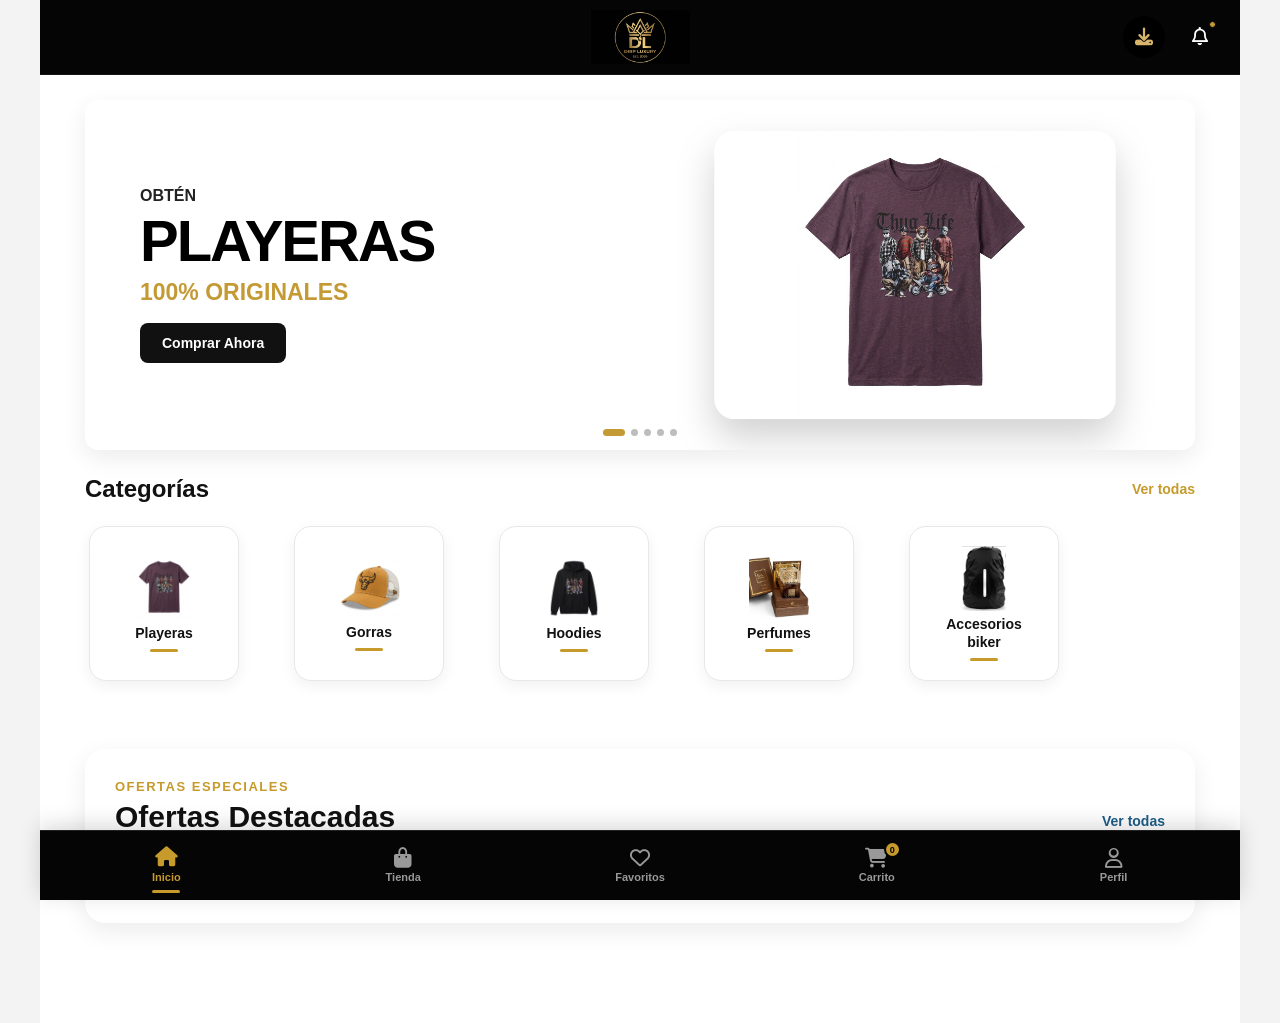
==== commit 004b1dd2: "Update index.html" ====
--- a/index.html
+++ b/index.html
@@ -155,11 +155,6 @@
 
                             <h3>100% Originales</h3>
 
-                            <small>
-                                En productos<br>
-                                seleccionados
-                            </small>
-
                             <a href="./playeras.html" class="hero-btn">
 
                                 Comprar Ahora
@@ -191,10 +186,6 @@
 
                             <h3>100% Originales</h3>
 
-                            <small>
-                                En productos<br>
-                                seleccionados
-                            </small>
 
                             <a href="./gorras.html" class="hero-btn">
 
@@ -227,10 +218,6 @@
 
                             <h3>100% Originales</h3>
 
-                            <small>
-                                En productos<br>
-                                seleccionados
-                            </small>
 
                             <a href="./hoodies.html" class="hero-btn">
 
@@ -263,11 +250,7 @@
 
                             <h3>100% Originales</h3>
 
-                            <small>
-                                En productos<br>
-                                seleccionados
-                            </small>
-
+                    
                             <a href="./perfumes.html" class="hero-btn">
 
                                 Comprar Ahora
@@ -299,10 +282,6 @@
 
                             <h3></h3>
 
-                            <small>
-                                En productos<br>
-                                seleccionados
-                            </small>
 
                             <a href="./accesorios.html" class="hero-btn">
 
@@ -917,4 +896,4 @@
 
 </body>
 
-</html>+</html>
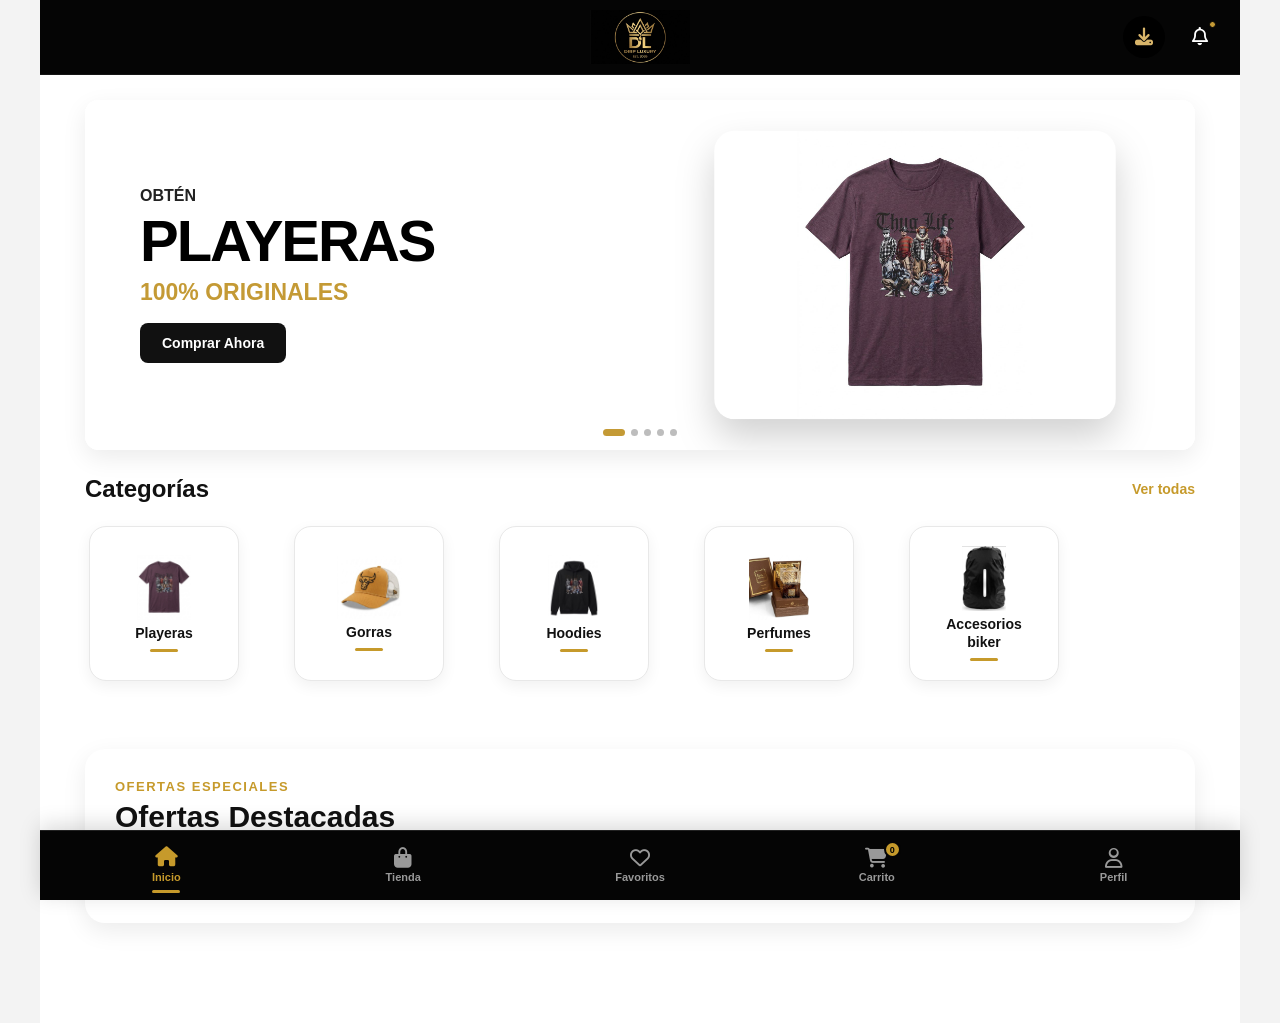
==== commit 5e4c1fee: "Update index.html" ====
--- a/index.html
+++ b/index.html
@@ -472,8 +472,6 @@
 
 
                         <a href="./descuentos.html">
-
-                            Ver todas
 
                         </a>
 
--- a/style.css
+++ b/style.css
@@ -288,17 +288,6 @@
     text-transform: uppercase;
 }
 
-.hero-text small {
-    display: block;
-    margin-top: 12px;
-    font-size: 12px;
-    line-height: 1.5;
-    font-weight: 600;
-    color: #555;
-    text-transform: uppercase;
-}
-
-
 /* =========================================================
    BOTONES DEL BANNER
 ========================================================= */
@@ -3143,4 +3132,4 @@
         font-size: 15px;
     }
 
-}+}
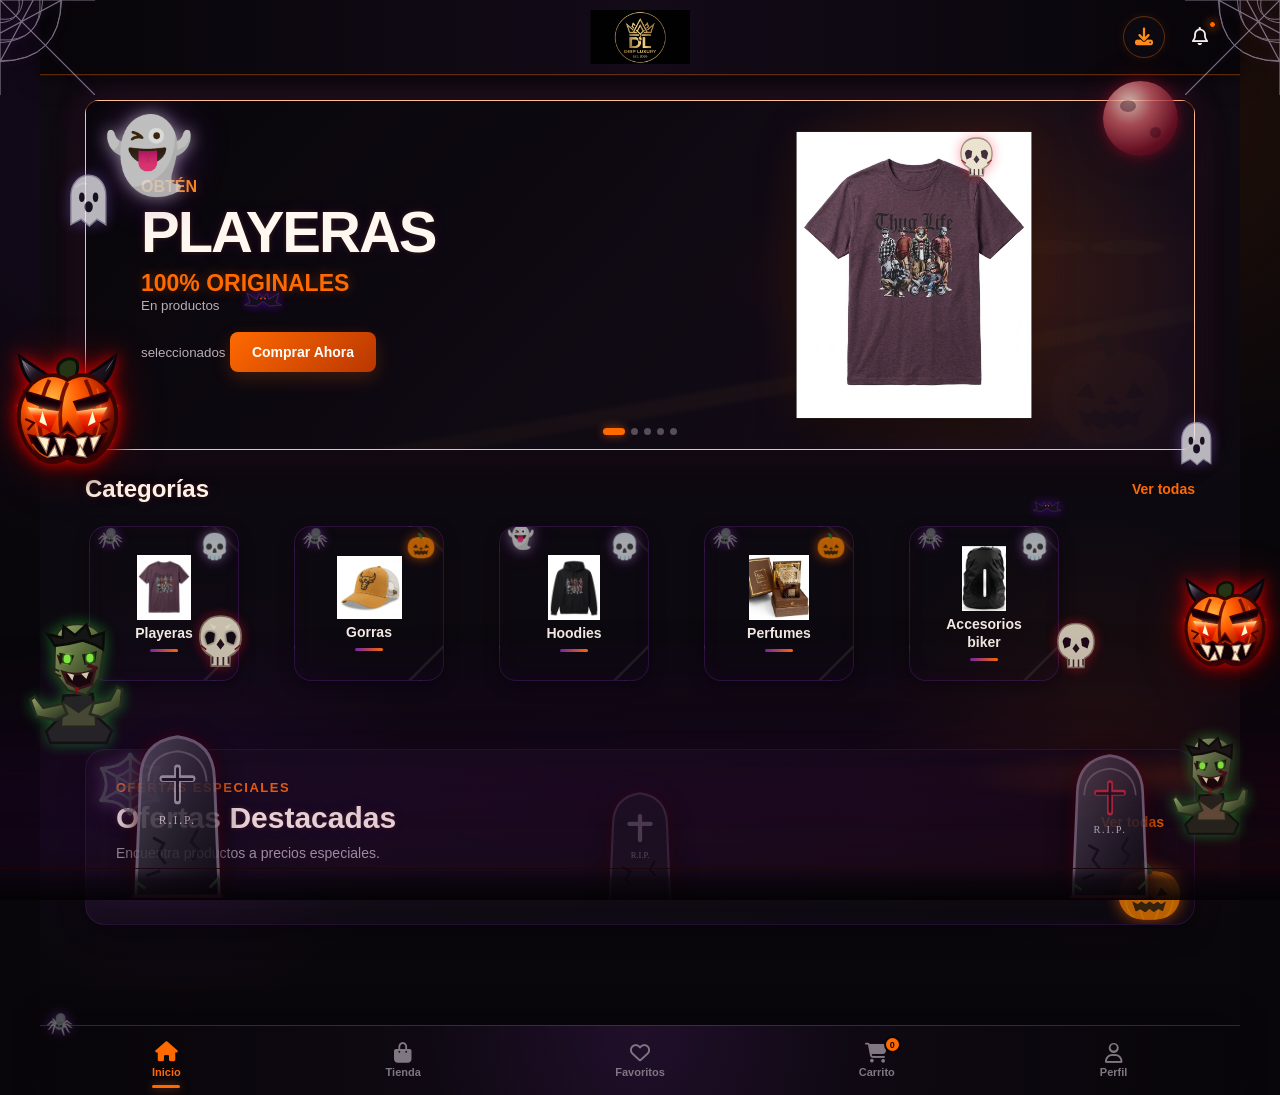
==== commit 62580117: "Update index.html" ====
--- a/index.html
+++ b/index.html
@@ -2,896 +2,1381 @@
 <html lang="es">
 
 <head>
-
     <meta charset="UTF-8">
-
     <meta name="viewport" content="width=device-width, initial-scale=1.0">
 
-    <title>Inicio</title>
-
-
-    <!-- =====================================================
-         PWA - DL LUXURY VENTAS
-    ====================================================== -->
-
+    <title>DL Luxury | Halloween</title>
+
+    <!-- PWA -->
     <link rel="manifest" href="./manifest.json">
-
-    <meta name="theme-color" content="#000000">
-
+    <meta name="theme-color" content="#10050d">
     <meta name="mobile-web-app-capable" content="yes">
-
     <meta name="apple-mobile-web-app-capable" content="yes">
-
     <meta name="apple-mobile-web-app-status-bar-style" content="black">
-
     <meta name="apple-mobile-web-app-title" content="DL Luxury">
 
-
-    <!-- =====================================================
-         ICONOS DE LA APP
-    ====================================================== -->
-
+    <!-- ICONOS -->
     <link rel="icon" type="image/png" sizes="512x512" href="./icono1.png">
-
     <link rel="icon" type="image/png" sizes="192x192" href="./icono2.png">
-
     <link rel="apple-touch-icon" sizes="192x192" href="./icono2.png">
-
-
-    <!-- =====================================================
-         ICONO DEL SITIO
-    ====================================================== -->
-
     <link rel="icon" type="image/png" href="./imglogo.png">
 
-
-    <!-- =====================================================
-         CSS
-    ====================================================== -->
-
+    <!-- CSS ORIGINAL -->
     <link rel="stylesheet" href="./style.css">
 
-
-    <!-- =====================================================
-         FONT AWESOME
-    ====================================================== -->
-
+    <!-- FONT AWESOME -->
     <link rel="stylesheet" href="https://cdnjs.cloudflare.com/ajax/libs/font-awesome/6.5.2/css/all.min.css">
 
+    <!-- HALLOWEEN: DECORACIÓN ESTÁTICA Y TUMBAS -->
+    <style>
+        .halloween-decor {
+            position: fixed;
+            inset: 0;
+            z-index: 8000;
+            overflow: hidden;
+            pointer-events: none;
+            isolation: isolate;
+        }
+
+        .halloween-decor *,
+        .halloween-decor *::before,
+        .halloween-decor *::after {
+            box-sizing: border-box;
+        }
+
+        /* LUNA SANGRIENTA */
+        .halloween-luna {
+            position: absolute;
+            top: 9%;
+            right: 8%;
+            width: 75px;
+            height: 75px;
+            border-radius: 50%;
+            background: radial-gradient(circle at 35% 28%, #f8d7c9 0%, #c85a62 32%, #791127 68%, #260414 100%);
+            box-shadow: 0 0 14px rgba(255, 25, 55, .4), 0 0 38px rgba(130, 0, 35, .3);
+            opacity: .8;
+        }
+
+        .halloween-luna::before,
+        .halloween-luna::after {
+            content: "";
+            position: absolute;
+            border-radius: 50%;
+            background: rgba(54, 0, 18, .4);
+        }
+
+        .halloween-luna::before {
+            width: 16px;
+            height: 12px;
+            top: 19px;
+            left: 17px;
+        }
+
+        .halloween-luna::after {
+            width: 11px;
+            height: 11px;
+            right: 17px;
+            bottom: 18px;
+        }
+
+        /* NIEBLA ESTÁTICA */
+        .halloween-decor::before,
+        .halloween-decor::after {
+            content: "";
+            position: absolute;
+            left: -20%;
+            bottom: 0;
+            width: 140%;
+            height: 23%;
+            background:
+                radial-gradient(ellipse at 20% 70%, rgba(100, 0, 125, .17), transparent 56%),
+                radial-gradient(ellipse at 60% 55%, rgba(45, 0, 80, .2), transparent 60%),
+                radial-gradient(ellipse at 85% 75%, rgba(145, 0, 25, .13), transparent 50%);
+            filter: blur(16px);
+            opacity: .7;
+        }
+
+        .halloween-decor::after {
+            bottom: 10%;
+            opacity: .4;
+        }
+
+        /* CALABAZAS DEMONÍACAS */
+        .halloween-pumpkin {
+            position: absolute;
+            width: clamp(75px, 10vw, 125px);
+            filter:
+                drop-shadow(0 0 8px rgba(255, 0, 0, .85)) drop-shadow(0 0 18px rgba(190, 0, 0, .45)) drop-shadow(0 7px 10px rgba(0, 0, 0, .8));
+        }
+
+        .halloween-pumpkin svg {
+            display: block;
+            width: 100%;
+            height: auto;
+            overflow: visible;
+        }
+
+        .halloween-pumpkin-left {
+            left: 5px;
+            top: 39%;
+        }
+
+        .halloween-pumpkin-right {
+            right: 5px;
+            top: 64%;
+            width: clamp(65px, 8vw, 100px);
+        }
+
+        /* BRUJA: UNA SOLA PASADA LENTA */
+        .halloween-witch {
+            position: absolute;
+            top: 22%;
+            left: -210px;
+            width: 150px;
+            height: 100px;
+            opacity: .85;
+            filter: drop-shadow(0 0 7px rgba(120, 0, 180, .6));
+            animation: halloween-witch-flight 32s linear 1 forwards;
+        }
+
+        .halloween-witch svg {
+            width: 100%;
+            height: 100%;
+            overflow: visible;
+        }
+
+        /* FANTASMAS: CASI ESTÁTICOS */
+        .halloween-ghost {
+            position: absolute;
+            width: 48px;
+            height: 60px;
+            opacity: .78;
+            filter: drop-shadow(0 0 7px rgba(160, 120, 255, .45));
+        }
+
+        .halloween-ghost svg {
+            width: 100%;
+            height: 100%;
+            display: block;
+        }
+
+        .halloween-ghost-one {
+            left: 5%;
+            top: 19%;
+        }
+
+        .halloween-ghost-two {
+            right: 5%;
+            top: 46%;
+            width: 40px;
+        }
+
+        /* MURCIÉLAGOS ESTÁTICOS */
+        .halloween-bat {
+            position: absolute;
+            width: 40px;
+            height: 23px;
+            opacity: .9;
+            filter: drop-shadow(0 0 5px rgba(125, 0, 255, .6));
+        }
+
+        .halloween-bat svg {
+            width: 100%;
+            height: 100%;
+        }
+
+        .halloween-bat-one {
+            top: 32%;
+            left: 19%;
+        }
+
+        .halloween-bat-two {
+            top: 55%;
+            right: 17%;
+            width: 30px;
+        }
+
+        /* TELARAÑAS */
+        .halloween-web {
+            position: absolute;
+            top: 0;
+            width: 95px;
+            height: 95px;
+            opacity: .55;
+            filter: drop-shadow(0 0 4px rgba(140, 65, 200, .45));
+        }
+
+        .halloween-web-left {
+            left: 0;
+        }
+
+        .halloween-web-right {
+            right: 0;
+            transform: scaleX(-1);
+        }
+
+        .halloween-web svg {
+            width: 100%;
+            height: 100%;
+        }
+
+        /* ZOMBIS */
+        .halloween-zombie {
+            position: absolute;
+            width: clamp(65px, 9vw, 105px);
+            height: auto;
+            opacity: .92;
+            filter: drop-shadow(0 0 7px rgba(40, 255, 60, .4));
+        }
+
+        .halloween-zombie svg {
+            width: 100%;
+            height: auto;
+            display: block;
+            overflow: visible;
+        }
+
+        .halloween-zombie-left {
+            left: 2%;
+            bottom: 17%;
+        }
+
+        .halloween-zombie-right {
+            right: 2%;
+            bottom: 7%;
+            width: clamp(58px, 7vw, 85px);
+        }
+
+        /* CALAVERAS */
+        .halloween-skull {
+            position: absolute;
+            width: clamp(36px, 5vw, 57px);
+            height: auto;
+            opacity: .85;
+            filter: drop-shadow(0 0 6px rgba(255, 25, 45, .5));
+        }
+
+        .halloween-skull svg {
+            display: block;
+            width: 100%;
+            height: auto;
+        }
+
+        .halloween-skull-one {
+            top: 68%;
+            left: 15%;
+        }
+
+        .halloween-skull-two {
+            top: 15%;
+            right: 22%;
+            width: clamp(30px, 4vw, 43px);
+        }
+
+        .halloween-skull-three {
+            bottom: 25%;
+            right: 14%;
+            width: clamp(33px, 4.5vw, 50px);
+        }
+
+        /* TUMBAS INFERNALES */
+        .halloween-grave {
+            position: absolute;
+            bottom: 0;
+            width: clamp(76px, 10vw, 125px);
+            height: clamp(115px, 15vw, 175px);
+            opacity: .86;
+            filter:
+                drop-shadow(0 0 7px rgba(120, 0, 25, .5)) drop-shadow(0 7px 12px rgba(0, 0, 0, .9));
+        }
+
+        .halloween-grave svg {
+            width: 100%;
+            height: 100%;
+            display: block;
+            overflow: visible;
+        }
+
+        .halloween-grave-left {
+            left: 9%;
+            bottom: -2px;
+        }
+
+        .halloween-grave-right {
+            right: 9%;
+            bottom: -2px;
+            width: clamp(70px, 9vw, 110px);
+            height: clamp(105px, 14vw, 155px);
+        }
+
+        .halloween-grave-center {
+            left: 50%;
+            bottom: -15px;
+            width: clamp(60px, 7vw, 85px);
+            height: clamp(90px, 12vw, 130px);
+            transform: translateX(-50%);
+            opacity: .45;
+        }
+
+        /* TIERRA DE CEMENTERIO */
+        .halloween-ground {
+            position: absolute;
+            bottom: 0;
+            left: 0;
+            width: 100%;
+            height: 32px;
+            background: linear-gradient(180deg,
+                    transparent,
+                    rgba(10, 4, 12, .65) 35%,
+                    rgba(4, 2, 5, .92));
+            border-top: 1px solid rgba(110, 15, 35, .22);
+        }
+
+        /* ANIMACIÓN ÚNICA DE LA BRUJA */
+        @keyframes halloween-witch-flight {
+            0% {
+                transform: translateX(0) translateY(0) rotate(-4deg);
+            }
+
+            45% {
+                transform: translateX(55vw) translateY(-12px) rotate(2deg);
+            }
+
+            100% {
+                transform: translateX(calc(100vw + 250px)) translateY(5px) rotate(-2deg);
+            }
+        }
+
+        /* RESPETAR PREFERENCIAS DE MOVIMIENTO */
+        @media (prefers-reduced-motion: reduce) {
+            .halloween-witch {
+                animation: none !important;
+                left: auto;
+                right: 12%;
+            }
+        }
+
+        /* MÓVILES */
+        @media (max-width: 600px) {
+            .halloween-luna {
+                width: 48px;
+                height: 48px;
+                top: 12%;
+                right: 9%;
+            }
+
+            .halloween-pumpkin-left {
+                left: 1px;
+                top: 42%;
+                width: 67px;
+            }
+
+            .halloween-pumpkin-right {
+                right: 1px;
+                top: 68%;
+                width: 58px;
+            }
+
+            .halloween-ghost-one {
+                left: 3%;
+                top: 24%;
+                width: 38px;
+                height: 49px;
+            }
+
+            .halloween-ghost-two {
+                right: 3%;
+                top: 49%;
+                width: 33px;
+                height: 44px;
+            }
+
+            .halloween-bat-one {
+                left: 22%;
+                top: 34%;
+                width: 31px;
+            }
+
+            .halloween-bat-two {
+                right: 20%;
+                top: 57%;
+                width: 26px;
+            }
+
+            .halloween-web {
+                width: 58px;
+                height: 58px;
+            }
+
+            .halloween-zombie-left {
+                left: 0;
+                bottom: 14%;
+                width: 58px;
+            }
+
+            .halloween-zombie-right {
+                right: 0;
+                bottom: 7%;
+                width: 52px;
+            }
+
+            .halloween-skull-one {
+                left: 12%;
+                top: 72%;
+                width: 32px;
+            }
+
+            .halloween-skull-two {
+                right: 20%;
+                top: 19%;
+                width: 28px;
+            }
+
+            .halloween-skull-three {
+                right: 12%;
+                bottom: 24%;
+                width: 31px;
+            }
+
+            .halloween-grave-left {
+                left: 5%;
+                width: 70px;
+                height: 105px;
+            }
+
+            .halloween-grave-right {
+                right: 5%;
+                width: 65px;
+                height: 96px;
+            }
+
+            .halloween-grave-center {
+                width: 48px;
+                height: 75px;
+                opacity: .32;
+            }
+
+            .halloween-ground {
+                height: 22px;
+            }
+        }
+
+        /* EVITAR QUE LA DECORACIÓN CUBRA CONTROLES */
+        .halloween-decor {
+            user-select: none;
+            -webkit-user-select: none;
+        }
+    </style>
 </head>
 
-
 <body>
 
-
+    <!-- DECORACIÓN HALLOWEEN -->
+    <div class="halloween-decor" aria-hidden="true">
+
+        <!-- LUNA SANGRIENTA -->
+        <div class="halloween-luna"></div>
+
+        <!-- TELARAÑA IZQUIERDA -->
+        <div class="halloween-web halloween-web-left">
+            <svg viewBox="0 0 100 100" fill="none">
+                <path d="M0 0 L100 100 M0 35 L65 0 M0 65 L35 0 M0 0 L100 0 M0 0 L0 100" stroke="#d6c7dc"
+                    stroke-width="1.3" />
+                <path
+                    d="M0 20 Q22 23 24 0 M0 42 Q42 45 45 0 M0 64 Q62 65 65 0 M20 0 Q23 22 0 24 M42 0 Q45 42 0 45 M64 0 Q65 62 0 65"
+                    stroke="#d6c7dc" stroke-width="1" fill="none" />
+            </svg>
+        </div>
+
+        <!-- TELARAÑA DERECHA -->
+        <div class="halloween-web halloween-web-right">
+            <svg viewBox="0 0 100 100" fill="none">
+                <path d="M0 0 L100 100 M0 35 L65 0 M0 65 L35 0 M0 0 L100 0 M0 0 L0 100" stroke="#d6c7dc"
+                    stroke-width="1.3" />
+                <path
+                    d="M0 20 Q22 23 24 0 M0 42 Q42 45 45 0 M0 64 Q62 65 65 0 M20 0 Q23 22 0 24 M42 0 Q45 42 0 45 M64 0 Q65 62 0 65"
+                    stroke="#d6c7dc" stroke-width="1" fill="none" />
+            </svg>
+        </div>
+
+        <!-- CALABAZA DEMONÍACA IZQUIERDA -->
+        <div class="halloween-pumpkin halloween-pumpkin-left">
+            <svg viewBox="0 0 160 160" xmlns="http://www.w3.org/2000/svg">
+                <defs>
+                    <radialGradient id="pumpkinA" cx="35%" cy="25%" r="80%">
+                        <stop offset="0%" stop-color="#ffb13b" />
+                        <stop offset="35%" stop-color="#ff5a00" />
+                        <stop offset="72%" stop-color="#a81700" />
+                        <stop offset="100%" stop-color="#260300" />
+                    </radialGradient>
+
+                    <linearGradient id="hornA" x1="0" y1="0" x2="1" y2="1">
+                        <stop offset="0%" stop-color="#89818e" />
+                        <stop offset="45%" stop-color="#201522" />
+                        <stop offset="100%" stop-color="#030204" />
+                    </linearGradient>
+
+                    <linearGradient id="eyeA" x1="0" y1="0" x2="0" y2="1">
+                        <stop offset="0%" stop-color="#fff6a0" />
+                        <stop offset="35%" stop-color="#ff3b00" />
+                        <stop offset="100%" stop-color="#c00000" />
+                    </linearGradient>
+
+                    <linearGradient id="fireA" x1="0" y1="1" x2="0" y2="0">
+                        <stop offset="0%" stop-color="#9c0000" />
+                        <stop offset="55%" stop-color="#ff2600" />
+                        <stop offset="100%" stop-color="#ffb000" />
+                    </linearGradient>
+
+                    <filter id="glowA" x="-60%" y="-60%" width="220%" height="220%">
+                        <feGaussianBlur stdDeviation="4" result="blur" />
+                        <feMerge>
+                            <feMergeNode in="blur" />
+                            <feMergeNode in="SourceGraphic" />
+                        </feMerge>
+                    </filter>
+                </defs>
+
+                <!-- FUEGO INFERNAL DETRÁS DE LA CABEZA -->
+                <path d="M38 122
+                         Q18 108 27 87
+                         L15 69 L39 78
+                         L34 49 L55 68
+                         L66 29 L79 62
+                         L97 36 L98 67
+                         L127 47 L116 78
+                         L145 69 L128 96
+                         L139 114 L119 131Z" fill="url(#fireA)" opacity=".95" filter="url(#glowA)" />
+
+                <!-- CUERNOS GRANDES Y RETORCIDOS -->
+                <path d="M47 50
+                         Q23 39 19 7
+                         Q35 18 44 24
+                         Q55 30 65 42
+                         L65 52Z" fill="url(#hornA)" stroke="#09050d" stroke-width="4" />
+
+                <path d="M113 50
+                         Q137 39 141 7
+                         Q125 18 116 24
+                         Q105 30 95 42
+                         L95 52Z" fill="url(#hornA)" stroke="#09050d" stroke-width="4" />
+
+                <!-- PUNTAS DE LOS CUERNOS -->
+                <path d="M19 7 L32 27 L27 20Z" fill="#d3cbd8" />
+                <path d="M141 7 L128 27 L133 20Z" fill="#d3cbd8" />
+
+                <!-- TALLO OSCURO -->
+                <path d="M72 37
+                         Q60 15 81 10
+                         Q98 9 91 31
+                         L98 41Z" fill="#263416" stroke="#0b1007" stroke-width="4" />
+
+                <!-- SILUETA DE LA CALABAZA -->
+                <path d="M80 37
+                         C57 23 35 35 25 55
+                         C9 83 21 120 43 136
+                         Q61 148 80 136
+                         Q99 148 117 136
+                         C139 120 151 83 135 55
+                         C125 35 103 23 80 37Z" fill="url(#pumpkinA)" stroke="#380500" stroke-width="5" />
+
+                <!-- SURCOS PROFUNDOS -->
+                <path d="M80 40 Q61 77 80 136
+                         M57 37 Q36 77 50 130
+                         M103 37 Q124 77 110 130" fill="none" stroke="#721100" stroke-width="5" />
+
+                <path d="M42 48 Q32 81 44 111
+                         M118 48 Q128 81 116 111" fill="none" stroke="#ff7115" stroke-width="2" opacity=".65" />
+
+                <!-- CEJAS DEMONÍACAS -->
+                <path d="M24 51 L72 65 L66 79 L29 64Z
+                         M136 51 L88 65 L94 79 L131 64Z" fill="#160008" stroke="#390008" stroke-width="2" />
+
+                <!-- OJOS INFERNALES -->
+                <path d="M29 72 L69 77 L58 104 L42 95Z
+                         M131 72 L91 77 L102 104 L118 95Z" fill="url(#eyeA)" filter="url(#glowA)" />
+
+                <!-- PUPILAS -->
+                <path d="M48 77 L54 96 L44 91Z
+                         M112 77 L106 96 L116 91Z" fill="#fffbd5" />
+
+                <!-- NARIZ ANGULAR -->
+                <path d="M80 91 L68 108 L80 103 L92 108Z" fill="#250008" stroke="#6e1000" stroke-width="2" />
+
+                <!-- BOCA NEGRA CON SONRISA MALIGNA -->
+                <path d="M31 108
+                         L47 111 L60 105 L72 112
+                         L80 107 L90 112 L102 105
+                         L115 111 L129 106
+                         L119 130 L101 140
+                         L80 134 L59 140 L41 130Z" fill="#100006" stroke="#3c0008" stroke-width="3" />
+
+                <!-- COLMILLOS SUPERIORES -->
+                <path d="M41 109 L57 112 L53 130Z
+                         M64 111 L78 112 L73 132Z
+                         M91 112 L105 110 L97 131Z
+                         M109 111 L122 108 L113 127Z" fill="#fff0ce" stroke="#9e6e59" stroke-width="1.5" />
+
+                <!-- COLMILLOS INFERIORES -->
+                <path d="M55 136 L68 134 L64 121Z
+                         M91 134 L104 136 L96 120Z" fill="#fff0ce" stroke="#9e6e59" stroke-width="1.5" />
+
+                <!-- GRIETAS DE LA CARA -->
+                <path d="M26 87 L37 92 L29 101
+                         M134 87 L123 92 L131 101" stroke="#490600" stroke-width="3" fill="none" />
+
+                <!-- BRILLO INFERNAL -->
+                <path d="M35 119 Q43 133 55 136" fill="none" stroke="#ff6a00" stroke-width="2" opacity=".7" />
+            </svg>
+        </div>
+
+        <!-- CALABAZA DEMONÍACA DERECHA -->
+        <div class="halloween-pumpkin halloween-pumpkin-right">
+            <svg viewBox="0 0 160 160" xmlns="http://www.w3.org/2000/svg">
+                <defs>
+                    <radialGradient id="pumpkinB" cx="35%" cy="25%" r="80%">
+                        <stop offset="0%" stop-color="#ffb13b" />
+                        <stop offset="35%" stop-color="#ff5a00" />
+                        <stop offset="72%" stop-color="#a81700" />
+                        <stop offset="100%" stop-color="#260300" />
+                    </radialGradient>
+
+                    <linearGradient id="hornB" x1="0" y1="0" x2="1" y2="1">
+                        <stop offset="0%" stop-color="#89818e" />
+                        <stop offset="45%" stop-color="#201522" />
+                        <stop offset="100%" stop-color="#030204" />
+                    </linearGradient>
+
+                    <linearGradient id="eyeB" x1="0" y1="0" x2="0" y2="1">
+                        <stop offset="0%" stop-color="#fff6a0" />
+                        <stop offset="35%" stop-color="#ff3b00" />
+                        <stop offset="100%" stop-color="#c00000" />
+                    </linearGradient>
+
+                    <linearGradient id="fireB" x1="0" y1="1" x2="0" y2="0">
+                        <stop offset="0%" stop-color="#9c0000" />
+                        <stop offset="55%" stop-color="#ff2600" />
+                        <stop offset="100%" stop-color="#ffb000" />
+                    </linearGradient>
+
+                    <filter id="glowB" x="-60%" y="-60%" width="220%" height="220%">
+                        <feGaussianBlur stdDeviation="4" result="blur" />
+                        <feMerge>
+                            <feMergeNode in="blur" />
+                            <feMergeNode in="SourceGraphic" />
+                        </feMerge>
+                    </filter>
+                </defs>
+
+                <!-- FUEGO INFERNAL -->
+                <path d="M38 122
+                         Q18 108 27 87
+                         L15 69 L39 78
+                         L34 49 L55 68
+                         L66 29 L79 62
+                         L97 36 L98 67
+                         L127 47 L116 78
+                         L145 69 L128 96
+                         L139 114 L119 131Z" fill="url(#fireB)" opacity=".95" filter="url(#glowB)" />
+
+                <!-- CUERNOS -->
+                <path d="M47 50
+                         Q23 39 19 7
+                         Q35 18 44 24
+                         Q55 30 65 42
+                         L65 52Z" fill="url(#hornB)" stroke="#09050d" stroke-width="4" />
+
+                <path d="M113 50
+                         Q137 39 141 7
+                         Q125 18 116 24
+                         Q105 30 95 42
+                         L95 52Z" fill="url(#hornB)" stroke="#09050d" stroke-width="4" />
+
+                <path d="M19 7 L32 27 L27 20Z" fill="#d3cbd8" />
+                <path d="M141 7 L128 27 L133 20Z" fill="#d3cbd8" />
+
+                <!-- TALLO -->
+                <path d="M72 37
+                         Q60 15 81 10
+                         Q98 9 91 31
+                         L98 41Z" fill="#263416" stroke="#0b1007" stroke-width="4" />
+
+                <!-- CABEZA -->
+                <path d="M80 37
+                         C57 23 35 35 25 55
+                         C9 83 21 120 43 136
+                         Q61 148 80 136
+                         Q99 148 117 136
+                         C139 120 151 83 135 55
+                         C125 35 103 23 80 37Z" fill="url(#pumpkinB)" stroke="#380500" stroke-width="5" />
+
+                <!-- SURCOS -->
+                <path d="M80 40 Q61 77 80 136
+                         M57 37 Q36 77 50 130
+                         M103 37 Q124 77 110 130" fill="none" stroke="#721100" stroke-width="5" />
+
+                <path d="M42 48 Q32 81 44 111
+                         M118 48 Q128 81 116 111" fill="none" stroke="#ff7115" stroke-width="2" opacity=".65" />
+
+                <!-- CEJAS -->
+                <path d="M24 51 L72 65 L66 79 L29 64Z
+                         M136 51 L88 65 L94 79 L131 64Z" fill="#160008" stroke="#390008" stroke-width="2" />
+
+                <!-- OJOS ROJOS -->
+                <path d="M29 72 L69 77 L58 104 L42 95Z
+                         M131 72 L91 77 L102 104 L118 95Z" fill="url(#eyeB)" filter="url(#glowB)" />
+
+                <!-- PUPILAS -->
+                <path d="M48 77 L54 96 L44 91Z
+                         M112 77 L106 96 L116 91Z" fill="#fffbd5" />
+
+                <!-- NARIZ -->
+                <path d="M80 91 L68 108 L80 103 L92 108Z" fill="#250008" stroke="#6e1000" stroke-width="2" />
+
+                <!-- BOCA -->
+                <path d="M31 108
+                         L47 111 L60 105 L72 112
+                         L80 107 L90 112 L102 105
+                         L115 111 L129 106
+                         L119 130 L101 140
+                         L80 134 L59 140 L41 130Z" fill="#100006" stroke="#3c0008" stroke-width="3" />
+
+                <!-- COLMILLOS -->
+                <path d="M41 109 L57 112 L53 130Z
+                         M64 111 L78 112 L73 132Z
+                         M91 112 L105 110 L97 131Z
+                         M109 111 L122 108 L113 127Z" fill="#fff0ce" stroke="#9e6e59" stroke-width="1.5" />
+
+                <path d="M55 136 L68 134 L64 121Z
+                         M91 134 L104 136 L96 120Z" fill="#fff0ce" stroke="#9e6e59" stroke-width="1.5" />
+
+                <!-- GRIETAS -->
+                <path d="M26 87 L37 92 L29 101
+                         M134 87 L123 92 L131 101" stroke="#490600" stroke-width="3" fill="none" />
+
+                <path d="M35 119 Q43 133 55 136" fill="none" stroke="#ff6a00" stroke-width="2" opacity=".7" />
+            </svg>
+        </div>
+
+        <!-- FANTASMA IZQUIERDO -->
+        <div class="halloween-ghost halloween-ghost-one">
+            <svg viewBox="0 0 70 85">
+                <path d="M10 77 L10 35 C10 17 22 5 36 5 C51 5 61 18 61 35 L61 77 L48 69 L37 79 L25 69Z" fill="#e9e7ef"
+                    stroke="#a5a0b8" stroke-width="2" />
+                <ellipse cx="26" cy="37" rx="4" ry="7" fill="#1c1428" />
+                <ellipse cx="46" cy="37" rx="4" ry="7" fill="#1c1428" />
+                <ellipse cx="36" cy="51" rx="6" ry="8" fill="#1c1428" />
+                <path d="M17 23 Q26 14 33 18" stroke="#fff" stroke-width="3" opacity=".7" fill="none" />
+            </svg>
+        </div>
+
+        <!-- FANTASMA DERECHO -->
+        <div class="halloween-ghost halloween-ghost-two">
+            <svg viewBox="0 0 70 85">
+                <path d="M10 77 L10 35 C10 17 22 5 36 5 C51 5 61 18 61 35 L61 77 L48 69 L37 79 L25 69Z" fill="#e9e7ef"
+                    stroke="#a5a0b8" stroke-width="2" />
+                <ellipse cx="26" cy="37" rx="4" ry="7" fill="#1c1428" />
+                <ellipse cx="46" cy="37" rx="4" ry="7" fill="#1c1428" />
+                <ellipse cx="36" cy="51" rx="6" ry="8" fill="#1c1428" />
+            </svg>
+        </div>
+
+        <!-- MURCIÉLAGO IZQUIERDO -->
+        <div class="halloween-bat halloween-bat-one">
+            <svg viewBox="0 0 80 40">
+                <path d="M40 17 L32 8 L28 20 L8 7 L14 26 L3 31 L27 33 L40 24 L53 33 L77 31 L66 26 L72 7 L52 20 L48 8Z"
+                    fill="#171020" stroke="#4d315f" stroke-width="1.5" />
+                <circle cx="36" cy="18" r="1.8" fill="#ff4b26" />
+                <circle cx="44" cy="18" r="1.8" fill="#ff4b26" />
+            </svg>
+        </div>
+
+        <!-- MURCIÉLAGO DERECHO -->
+        <div class="halloween-bat halloween-bat-two">
+            <svg viewBox="0 0 80 40">
+                <path d="M40 17 L32 8 L28 20 L8 7 L14 26 L3 31 L27 33 L40 24 L53 33 L77 31 L66 26 L72 7 L52 20 L48 8Z"
+                    fill="#171020" stroke="#4d315f" stroke-width="1.5" />
+                <circle cx="36" cy="18" r="1.8" fill="#ff4b26" />
+                <circle cx="44" cy="18" r="1.8" fill="#ff4b26" />
+            </svg>
+        </div>
+
+        <!-- BRUJA EN SU ESCOBA -->
+        <div class="halloween-witch">
+            <svg viewBox="0 0 200 130">
+                <defs>
+                    <linearGradient id="witchCape" x1="0" y1="0" x2="1" y2="1">
+                        <stop offset="0%" stop-color="#7036a0" />
+                        <stop offset="100%" stop-color="#1a0d2b" />
+                    </linearGradient>
+                </defs>
+                <g transform="rotate(-8 100 82)">
+                    <path d="M42 90 L166 69" stroke="#8a542c" stroke-width="5" stroke-linecap="round" />
+                    <path d="M163 68 Q180 58 194 67 Q185 77 197 84 Q179 87 164 75Z" fill="#b57a37" stroke="#6f411d"
+                        stroke-width="2" />
+                    <path d="M170 68 L187 82 M177 65 L193 76 M167 74 L186 86" stroke="#5d371c" stroke-width="1.5" />
+                </g>
+                <path d="M83 43 Q65 52 72 72 L54 85 Q85 91 104 74 L126 78 Q117 57 104 43Z" fill="url(#witchCape)"
+                    stroke="#241133" stroke-width="2" />
+                <path d="M84 43 L106 44 L116 70 L91 75 L80 58Z" fill="#241133" />
+                <circle cx="92" cy="32" r="13" fill="#b77b5b" />
+                <path d="M102 33 L114 38 L103 40Z" fill="#b77b5b" />
+                <path d="M70 25 L95 1 L109 27Z" fill="#21102f" stroke="#4d286a" stroke-width="2" />
+                <path d="M64 27 Q88 20 116 29 Q92 35 64 27Z" fill="#12091d" stroke="#4d286a" stroke-width="2" />
+                <path d="M96 31 L103 33" stroke="#ffb52e" stroke-width="3" stroke-linecap="round" />
+                <path d="M105 49 L128 61 L143 59" fill="none" stroke="#b77b5b" stroke-width="5"
+                    stroke-linecap="round" />
+                <circle cx="144" cy="59" r="4" fill="#b77b5b" />
+                <path d="M85 68 L76 83 L88 87 M101 72 L113 83 L124 82" fill="none" stroke="#21102f" stroke-width="6"
+                    stroke-linecap="round" />
+                <path d="M29 38 L32 46 L40 49 L32 52 L29 60 L26 52 L18 49 L26 46Z" fill="#d6a8ff" />
+                <path d="M151 32 L153 38 L159 40 L153 42 L151 48 L149 42 L143 40 L149 38Z" fill="#ff9c28" />
+            </svg>
+        </div>
+
+        <!-- ZOMBI IZQUIERDO -->
+        <div class="halloween-zombie halloween-zombie-left">
+            <svg viewBox="0 0 120 150" xmlns="http://www.w3.org/2000/svg">
+                <defs>
+                    <linearGradient id="zombieSkinA" x1="0" y1="0" x2="1" y2="1">
+                        <stop offset="0%" stop-color="#a5bd70" />
+                        <stop offset="55%" stop-color="#566b37" />
+                        <stop offset="100%" stop-color="#26321e" />
+                    </linearGradient>
+                    <filter id="zombieGlowA">
+                        <feGaussianBlur stdDeviation="2.5" result="b" />
+                        <feMerge>
+                            <feMergeNode in="b" />
+                            <feMergeNode in="SourceGraphic" />
+                        </feMerge>
+                    </filter>
+                </defs>
+                <path d="M43 91 L39 115 L23 132 L28 145 L92 145 L98 131 L79 113 L76 89Z" fill="#242a24" stroke="#101510"
+                    stroke-width="3" />
+                <path d="M43 98 L60 110 L78 97 L80 126 L40 126Z" fill="#4b5435" stroke="#252b1c" stroke-width="2" />
+                <path d="M42 100 L20 105 L10 92 L5 96 L12 115 L34 119 L47 112Z" fill="url(#zombieSkinA)"
+                    stroke="#26321e" stroke-width="3" />
+                <path d="M77 100 L96 96 L104 81 L110 84 L108 104 L87 116 L73 112Z" fill="url(#zombieSkinA)"
+                    stroke="#26321e" stroke-width="3" />
+                <path d="M33 30 Q34 8 61 9 Q89 10 89 38 L84 71 L69 91 L48 85 L32 65Z" fill="url(#zombieSkinA)"
+                    stroke="#26321e" stroke-width="3" />
+                <path d="M33 34 L25 21 L42 25 L43 12 L56 22 L69 10 L74 24 L89 19 L88 38 L79 33 L65 28 L48 32Z"
+                    fill="#171a15" stroke="#0b0d0a" stroke-width="3" />
+                <path d="M35 44 L44 48 L39 56Z" fill="#4c0913" />
+                <path d="M78 45 L72 57 L82 60" fill="none" stroke="#52111a" stroke-width="4" />
+                <path d="M43 67 L51 70 L47 77" fill="none" stroke="#9b2225" stroke-width="3" />
+                <path d="M38 42 L55 45 L51 56 L39 53Z" fill="#14220c" />
+                <path d="M64 44 L81 40 L79 53 L67 56Z" fill="#14220c" />
+                <ellipse cx="47" cy="49" rx="4" ry="5" fill="#8cff47" filter="url(#zombieGlowA)" />
+                <ellipse cx="73" cy="48" rx="4" ry="5" fill="#8cff47" filter="url(#zombieGlowA)" />
+                <path d="M42 64 Q59 70 79 61 L75 78 L60 83 L47 76Z" fill="#17090b" stroke="#3b1716" stroke-width="3" />
+                <path d="M47 65 L55 67 L53 74Z M63 66 L72 64 L69 72Z" fill="#e8dfba" />
+                <path d="M55 81 L58 90 L61 82" fill="#8c1018" />
+                <path d="M28 59 L38 63 M30 65 L40 69" stroke="#222b18" stroke-width="2" />
+            </svg>
+        </div>
+
+        <!-- ZOMBI DERECHO -->
+        <div class="halloween-zombie halloween-zombie-right">
+            <svg viewBox="0 0 120 150" xmlns="http://www.w3.org/2000/svg">
+                <defs>
+                    <linearGradient id="zombieSkinB" x1="0" y1="0" x2="1" y2="1">
+                        <stop offset="0%" stop-color="#9dbb75" />
+                        <stop offset="55%" stop-color="#52653b" />
+                        <stop offset="100%" stop-color="#202b1d" />
+                    </linearGradient>
+                    <filter id="zombieGlowB">
+                        <feGaussianBlur stdDeviation="2.5" result="b" />
+                        <feMerge>
+                            <feMergeNode in="b" />
+                            <feMergeNode in="SourceGraphic" />
+                        </feMerge>
+                    </filter>
+                </defs>
+                <path d="M43 91 L39 115 L23 132 L28 145 L92 145 L98 131 L79 113 L76 89Z" fill="#29251e" stroke="#101510"
+                    stroke-width="3" />
+                <path d="M43 98 L60 110 L78 97 L80 126 L40 126Z" fill="#66503c" stroke="#252b1c" stroke-width="2" />
+                <path d="M42 100 L20 105 L10 92 L5 96 L12 115 L34 119 L47 112Z" fill="url(#zombieSkinB)"
+                    stroke="#26321e" stroke-width="3" />
+                <path d="M77 100 L96 96 L104 81 L110 84 L108 104 L87 116 L73 112Z" fill="url(#zombieSkinB)"
+                    stroke="#26321e" stroke-width="3" />
+                <path d="M33 30 Q34 8 61 9 Q89 10 89 38 L84 71 L69 91 L48 85 L32 65Z" fill="url(#zombieSkinB)"
+                    stroke="#26321e" stroke-width="3" />
+                <path d="M33 34 L25 21 L42 25 L43 12 L56 22 L69 10 L74 24 L89 19 L88 38 L79 33 L65 28 L48 32Z"
+                    fill="#171a15" stroke="#0b0d0a" stroke-width="3" />
+                <path d="M35 44 L44 48 L39 56Z" fill="#4c0913" />
+                <path d="M78 45 L72 57 L82 60" fill="none" stroke="#52111a" stroke-width="4" />
+                <path d="M38 42 L55 45 L51 56 L39 53Z" fill="#14220c" />
+                <path d="M64 44 L81 40 L79 53 L67 56Z" fill="#14220c" />
+                <ellipse cx="47" cy="49" rx="4" ry="5" fill="#8cff47" filter="url(#zombieGlowB)" />
+                <ellipse cx="73" cy="48" rx="4" ry="5" fill="#8cff47" filter="url(#zombieGlowB)" />
+                <path d="M42 64 Q59 70 79 61 L75 78 L60 83 L47 76Z" fill="#17090b" stroke="#3b1716" stroke-width="3" />
+                <path d="M47 65 L55 67 L53 74Z M63 66 L72 64 L69 72Z" fill="#e8dfba" />
+                <path d="M55 81 L58 90 L61 82" fill="#8c1018" />
+            </svg>
+        </div>
+
+        <!-- CALAVERA IZQUIERDA -->
+        <div class="halloween-skull halloween-skull-one">
+            <svg viewBox="0 0 100 110" xmlns="http://www.w3.org/2000/svg">
+                <defs>
+                    <filter id="skullGlowA">
+                        <feGaussianBlur stdDeviation="2.5" result="b" />
+                        <feMerge>
+                            <feMergeNode in="b" />
+                            <feMergeNode in="SourceGraphic" />
+                        </feMerge>
+                    </filter>
+                </defs>
+                <path
+                    d="M50 7 C24 7 12 25 14 48 C15 62 23 72 33 77 L34 95 L66 95 L67 77 C77 72 85 62 86 48 C88 25 76 7 50 7Z"
+                    fill="#e8dfc8" stroke="#8d7a69" stroke-width="3" />
+                <path d="M23 43 Q27 29 40 38 L38 52 L27 57Z M77 43 Q73 29 60 38 L62 52 L73 57Z" fill="#170b19"
+                    filter="url(#skullGlowA)" />
+                <path d="M43 57 L50 47 L57 57 L50 66Z" fill="#26131e" />
+                <path d="M36 78 L36 91 M45 79 L45 94 M55 79 L55 94 M64 78 L64 91" stroke="#3b2930" stroke-width="3" />
+                <path d="M31 20 L43 26 L38 31Z M69 20 L57 26 L62 31Z" fill="#fff7e1" opacity=".75" />
+                <path d="M15 58 L25 66 M85 58 L75 66" stroke="#7c101b" stroke-width="3" />
+            </svg>
+        </div>
+
+        <!-- CALAVERA DERECHA -->
+        <div class="halloween-skull halloween-skull-two">
+            <svg viewBox="0 0 100 110" xmlns="http://www.w3.org/2000/svg">
+                <path
+                    d="M50 7 C24 7 12 25 14 48 C15 62 23 72 33 77 L34 95 L66 95 L67 77 C77 72 85 62 86 48 C88 25 76 7 50 7Z"
+                    fill="#e8dfc8" stroke="#8d7a69" stroke-width="3" />
+                <path d="M23 43 Q27 29 40 38 L38 52 L27 57Z M77 43 Q73 29 60 38 L62 52 L73 57Z" fill="#20091c" />
+                <path d="M43 57 L50 47 L57 57 L50 66Z" fill="#26131e" />
+                <path d="M36 78 L36 91 M45 79 L45 94 M55 79 L55 94 M64 78 L64 91" stroke="#3b2930" stroke-width="3" />
+                <path d="M15 58 L25 66 M85 58 L75 66" stroke="#7c101b" stroke-width="3" />
+            </svg>
+        </div>
+
+        <!-- CALAVERA INFERIOR -->
+        <div class="halloween-skull halloween-skull-three">
+            <svg viewBox="0 0 100 110" xmlns="http://www.w3.org/2000/svg">
+                <path
+                    d="M50 7 C24 7 12 25 14 48 C15 62 23 72 33 77 L34 95 L66 95 L67 77 C77 72 85 62 86 48 C88 25 76 7 50 7Z"
+                    fill="#e8dfc8" stroke="#8d7a69" stroke-width="3" />
+                <path d="M23 43 Q27 29 40 38 L38 52 L27 57Z M77 43 Q73 29 60 38 L62 52 L73 57Z" fill="#20091c" />
+                <path d="M43 57 L50 47 L57 57 L50 66Z" fill="#26131e" />
+                <path d="M36 78 L36 91 M45 79 L45 94 M55 79 L55 94 M64 78 L64 91" stroke="#3b2930" stroke-width="3" />
+            </svg>
+        </div>
+
+        <!-- TUMBA IZQUIERDA -->
+        <div class="halloween-grave halloween-grave-left">
+            <svg viewBox="0 0 120 180" xmlns="http://www.w3.org/2000/svg">
+                <defs>
+                    <linearGradient id="graveStoneA" x1="0" y1="0" x2="1" y2="1">
+                        <stop offset="0%" stop-color="#55505e" />
+                        <stop offset="55%" stop-color="#28232f" />
+                        <stop offset="100%" stop-color="#100b16" />
+                    </linearGradient>
+                </defs>
+                <path d="M17 174 L22 53 Q23 15 60 10 Q97 15 98 53 L103 174Z" fill="url(#graveStoneA)" stroke="#75677d"
+                    stroke-width="3" />
+                <path d="M30 56 Q31 28 60 25 Q88 28 90 56" fill="none" stroke="#93869a" stroke-width="2" opacity=".5" />
+                <path d="M60 42 L60 76 M45 53 L75 53" stroke="#a9a0b2" stroke-width="7" stroke-linecap="round" />
+                <path d="M60 43 L60 75 M45 54 L75 54" stroke="#201723" stroke-width="3" stroke-linecap="round" />
+                <text x="60" y="100" text-anchor="middle" fill="#c8b9c9" font-size="12" font-family="serif"
+                    letter-spacing="2">R.I.P.</text>
+                <path d="M35 114 L46 120 L40 131 L48 141 M81 105 L74 118 L82 126 L76 137 M28 153 L42 148" fill="none"
+                    stroke="#17111d" stroke-width="3" />
+                <path d="M13 174 L107 174" stroke="#b12b42" stroke-width="3" opacity=".8" />
+                <path d="M27 166 L17 159 M93 165 L103 155" stroke="#4b7440" stroke-width="3" />
+            </svg>
+        </div>
+
+        <!-- TUMBA DERECHA -->
+        <div class="halloween-grave halloween-grave-right">
+            <svg viewBox="0 0 120 180" xmlns="http://www.w3.org/2000/svg">
+                <defs>
+                    <linearGradient id="graveStoneB" x1="0" y1="0" x2="1" y2="1">
+                        <stop offset="0%" stop-color="#514554" />
+                        <stop offset="55%" stop-color="#29202f" />
+                        <stop offset="100%" stop-color="#0c0811" />
+                    </linearGradient>
+                </defs>
+                <path d="M17 174 L22 53 Q23 15 60 10 Q97 15 98 53 L103 174Z" fill="url(#graveStoneB)" stroke="#79647e"
+                    stroke-width="3" />
+                <path d="M30 56 Q31 28 60 25 Q88 28 90 56" fill="none" stroke="#93869a" stroke-width="2" opacity=".5" />
+                <path d="M60 42 L60 76 M45 53 L75 53" stroke="#c02b45" stroke-width="7" stroke-linecap="round" />
+                <path d="M60 43 L60 75 M45 54 L75 54" stroke="#201723" stroke-width="3" stroke-linecap="round" />
+                <text x="60" y="100" text-anchor="middle" fill="#c8b9c9" font-size="12" font-family="serif"
+                    letter-spacing="2">R.I.P.</text>
+                <path d="M35 114 L46 120 L40 131 L48 141 M81 105 L74 118 L82 126 L76 137 M28 153 L42 148" fill="none"
+                    stroke="#17111d" stroke-width="3" />
+                <path d="M13 174 L107 174" stroke="#b12b42" stroke-width="3" opacity=".8" />
+                <path d="M27 166 L17 159 M93 165 L103 155" stroke="#4b7440" stroke-width="3" />
+            </svg>
+        </div>
+
+        <!-- TUMBA CENTRAL DEL FONDO -->
+        <div class="halloween-grave halloween-grave-center">
+            <svg viewBox="0 0 120 180" xmlns="http://www.w3.org/2000/svg">
+                <path d="M17 174 L22 53 Q23 15 60 10 Q97 15 98 53 L103 174Z" fill="#211a29" stroke="#55435d"
+                    stroke-width="3" />
+                <path d="M60 42 L60 76 M45 53 L75 53" stroke="#87768d" stroke-width="6" stroke-linecap="round" />
+                <text x="60" y="101" text-anchor="middle" fill="#a79aad" font-size="12"
+                    font-family="serif">R.I.P.</text>
+                <path d="M35 114 L46 120 L40 131 L48 141 M81 105 L74 118 L82 126" fill="none" stroke="#0d0911"
+                    stroke-width="3" />
+            </svg>
+        </div>
+
+        <!-- SUELO DEL CEMENTERIO -->
+        <div class="halloween-ground"></div>
+
+    </div>
+
+    <!-- APP ORIGINAL -->
     <div class="app">
 
-
-        <!-- =====================================================
-             HEADER
-        ====================================================== -->
-
         <header class="hearder">
 
-
-            <!-- =================================================
-                 MENÚ
-            ================================================== -->
-
             <button class="menu-btn" type="button">
-
                 <i></i>
-
             </button>
-
-
-
-            <!-- =================================================
-                 BOTÓN DESCARGAR APLICACIÓN
-            ================================================== -->
 
             <button class="boton-descargar-app" id="botonDescargarApp" type="button" title="Descargar aplicación"
                 aria-label="Descargar aplicación">
-
                 <i class="fa-solid fa-download"></i>
-
             </button>
 
-
-
-            <!-- =================================================
-                 LOGO
-            ================================================== -->
-
             <div class="logo">
-
                 <img src="./imglogo.png" alt="Drip Luxury">
-
             </div>
 
-
-
-            <!-- =================================================
-                 NOTIFICACIONES
-            ================================================== -->
-
             <button class="notificacion" type="button">
-
                 <i class="fa-regular fa-bell"></i>
-
                 <span></span>
-
             </button>
 
         </header>
 
-
-
-        <!-- =====================================================
-             CONTENIDO PRINCIPAL
-        ====================================================== -->
-
         <main class="content">
 
-
-            <!-- =================================================
-                 BANNER / HERO
-            ================================================== -->
-
+            <!-- BANNER / HERO -->
             <section class="hero">
-
                 <div class="hero-slider">
 
-
-                    <!-- PRODUCTO 1 -->
-
                     <div class="hero-silder active">
-
                         <div class="hero-text">
-
                             <p>Obtén</p>
-
                             <h1>Playeras</h1>
-
                             <h3>100% Originales</h3>
-
-                            <a href="./playeras.html" class="hero-btn">
-
-                                Comprar Ahora
-
-                            </a>
-
-                        </div>
-
-
+                            <small>En productos<br>seleccionados</small>
+                            <a href="./playeras.html" class="hero-btn">Comprar Ahora</a>
+                        </div>
                         <div class="hero-productos">
-
                             <img src="./imgplayera.jpeg" alt="Playeras">
-
-                        </div>
-
+                        </div>
                     </div>
 
-
-
-                    <!-- PRODUCTO 2 -->
-
                     <div class="hero-silder">
-
                         <div class="hero-text">
-
                             <p>Obtén</p>
-
                             <h1>Gorras</h1>
-
                             <h3>100% Originales</h3>
-
-
-                            <a href="./gorras.html" class="hero-btn">
-
-                                Comprar Ahora
-
-                            </a>
-
-                        </div>
-
-
+                            <small>En productos<br>seleccionados</small>
+                            <a href="./gorras.html" class="hero-btn">Comprar Ahora</a>
+                        </div>
                         <div class="hero-productos">
-
                             <img src="./imggorras.jpeg" alt="Gorras">
-
-                        </div>
-
+                        </div>
                     </div>
 
-
-
-                    <!-- PRODUCTO 3 -->
-
                     <div class="hero-silder">
-
                         <div class="hero-text">
-
                             <p>Obtén</p>
-
                             <h1>Hoodies</h1>
-
                             <h3>100% Originales</h3>
-
-
-                            <a href="./hoodies.html" class="hero-btn">
-
-                                Comprar Ahora
-
-                            </a>
-
-                        </div>
-
-
+                            <small>En productos<br>seleccionados</small>
+                            <a href="./hoodies.html" class="hero-btn">Comprar Ahora</a>
+                        </div>
                         <div class="hero-productos">
-
                             <img src="./hoodieimg.jpeg" alt="Hoodies">
-
-                        </div>
-
+                        </div>
                     </div>
 
-
-
-                    <!-- PRODUCTO 4 -->
-
                     <div class="hero-silder">
-
                         <div class="hero-text">
-
                             <p>Obtén</p>
-
                             <h1>Perfumes</h1>
-
                             <h3>100% Originales</h3>
-
-                    
-                            <a href="./perfumes.html" class="hero-btn">
-
-                                Comprar Ahora
-
-                            </a>
-
-                        </div>
-
-
+                            <small>En productos<br>seleccionados</small>
+                            <a href="./perfumes.html" class="hero-btn">Comprar Ahora</a>
+                        </div>
                         <div class="hero-productos">
-
                             <img src="./imgperfumes.jpeg" alt="Perfumes">
-
-                        </div>
-
+                        </div>
                     </div>
 
-
-
-                    <!-- PRODUCTO 5 -->
-
                     <div class="hero-silder">
-
                         <div class="hero-text">
-
                             <p>Obtén</p>
-
                             <h1>Accesorios biker</h1>
-
                             <h3></h3>
-
-
-                            <a href="./accesorios.html" class="hero-btn">
-
-                                Comprar Ahora
-
-                            </a>
-
-                        </div>
-
-
+                            <small>En productos<br>seleccionados</small>
+                            <a href="./accesorios.html" class="hero-btn">Comprar Ahora</a>
+                        </div>
                         <div class="hero-productos">
-
                             <img src="./accesoriosimg.jpeg" alt="Accesorios de moto">
-
-                        </div>
-
+                        </div>
                     </div>
 
                 </div>
 
-
-
-                <!-- =================================================
-                     PUNTITOS DEL SLIDER
-                ================================================== -->
-
                 <div class="slider-dots">
-
                     <span class="active"></span>
-
                     <span></span>
-
                     <span></span>
-
                     <span></span>
-
                     <span></span>
-
                 </div>
-
             </section>
 
-
-
-            <!-- =================================================
-                 CATEGORÍAS
-            ================================================== -->
-
+            <!-- CATEGORÍAS -->
             <section class="categorias-section">
-
                 <div class="section-title">
-
                     <h2>Categorías</h2>
-
-                    <a href="./tienda.html">
-
-                        Ver todas
-
+                    <a href="./tienda.html">Ver todas</a>
+                </div>
+
+                <div class="categories">
+
+                    <a href="./playeras.html" class="category">
+                        <div class="cat-icon">
+                            <img src="./imgplayera.jpeg" alt="Playera">
+                        </div>
+                        <span>Playeras</span>
                     </a>
 
+                    <a href="./gorras.html" class="category">
+                        <div class="cat-icon">
+                            <img src="./gorra-img.jpeg" alt="Gorras">
+                        </div>
+                        <span>Gorras</span>
+                    </a>
+
+                    <a href="./hoodies.html" class="category">
+                        <div class="cat-icon">
+                            <img src="./hoodieimg.jpeg" alt="Hoodie">
+                        </div>
+                        <span>Hoodies</span>
+                    </a>
+
+                    <a href="./perfumes.html" class="category">
+                        <div class="cat-icon">
+                            <img src="./img-perfumeb.jpeg" alt="Perfumes">
+                        </div>
+                        <span>Perfumes</span>
+                    </a>
+
+                    <a href="./accesorios.html" class="category">
+                        <div class="cat-icon">
+                            <img src="./biker-img.jpeg" alt="Accesorios">
+                        </div>
+                        <span>Accesorios<br>biker</span>
+                    </a>
+
                 </div>
-
-
-                <div class="categories">
-
-
-                    <!-- PLAYERAS -->
-
-                    <a href="./playeras.html" class="category">
-
-                        <div class="cat-icon">
-
-                            <img src="./imgplayera.jpeg" alt="Playera">
-
-                        </div>
-
-                        <span>
-                            Playeras
-                        </span>
-
-                    </a>
-
-
-
-                    <!-- GORRAS -->
-
-                    <a href="./gorras.html" class="category">
-
-                        <div class="cat-icon">
-
-                            <img src="./gorra-img.jpeg" alt="Gorras">
-
-                        </div>
-
-                        <span>
-                            Gorras
-                        </span>
-
-                    </a>
-
-
-
-                    <!-- HOODIES -->
-
-                    <a href="./hoodies.html" class="category">
-
-                        <div class="cat-icon">
-
-                            <img src="./hoodieimg.jpeg" alt="Hoodie">
-
-                        </div>
-
-                        <span>
-                            Hoodies
-                        </span>
-
-                    </a>
-
-
-
-                    <!-- PERFUMES -->
-
-                    <a href="./perfumes.html" class="category">
-
-                        <div class="cat-icon">
-
-                            <img src="./img-perfumeb.jpeg" alt="Perfumes">
-
-                        </div>
-
-                        <span>
-                            Perfumes
-                        </span>
-
-                    </a>
-
-
-
-                    <!-- ACCESORIOS -->
-
-                    <a href="./accesorios.html" class="category">
-
-                        <div class="cat-icon">
-
-                            <img src="./biker-img.jpeg" alt="Accesorios">
-
-                        </div>
-
-                        <span>
-                            Accesorios<br>
-                            biker
-                        </span>
-
-                    </a>
-
+            </section>
+
+            <!-- OFERTAS -->
+            <div class="products">
+                <section class="ofertas-section">
+
+                    <div class="ofertas-header">
+                        <div>
+                            <span>OFERTAS ESPECIALES</span>
+                            <h2>Ofertas Destacadas</h2>
+                            <p>Encuentra productos a precios especiales.</p>
+                        </div>
+
+                        <a href="./descuentos.html">Ver todas</a>
+                    </div>
+
+                    <div class="ofertas-container" id="ofertasContainer"></div>
+
+                </section>
+            </div>
+
+        </main>
+
+        <!-- NAVEGACIÓN INFERIOR -->
+        <nav class="bottom-nav">
+
+            <a href="./index.html" class="nav-item active">
+                <i class="fa-solid fa-house"></i>
+                <span>Inicio</span>
+            </a>
+
+            <a href="./tienda.html" class="nav-item">
+                <i class="fa-solid fa-bag-shopping"></i>
+                <span>Tienda</span>
+            </a>
+
+            <a href="./favorito.html" class="nav-item">
+                <i class="fa-regular fa-heart"></i>
+                <span>Favoritos</span>
+            </a>
+
+            <a href="./carrito.html" class="nav-item cart">
+                <i class="fa-solid fa-cart-shopping"></i>
+                <b>0</b>
+                <span>Carrito</span>
+            </a>
+
+            <a href="./perfil.html" class="nav-item">
+                <i class="fa-regular fa-user"></i>
+                <span>Perfil</span>
+            </a>
+
+        </nav>
+
+    </div>
+
+    <!-- MODAL DE OFERTA -->
+    <div class="modal-producto" id="modalOferta">
+
+        <div class="modal-producto-contenido">
+
+            <button class="modal-cerrar" id="cerrarModalOferta" type="button" aria-label="Cerrar">
+                <i class="fa-solid fa-xmark"></i>
+            </button>
+
+            <div class="modal-producto-imagen">
+                <img id="modalOfertaImagen" src="" alt="Producto">
+            </div>
+
+            <div class="modal-producto-info">
+
+                <span class="modal-producto-categoria">Oferta especial</span>
+
+                <h2 id="modalOfertaNombre">Producto</h2>
+
+                <div class="modal-producto-precios">
+                    <span class="modal-precio-original" id="modalOfertaPrecioOriginal">Q0.00</span>
+                    <span class="modal-precio-final" id="modalOfertaPrecio">Q0.00</span>
+                    <span class="modal-descuento" id="modalOfertaDescuento">-0%</span>
                 </div>
 
-            </section>
-
-
-
-            <!-- =================================================
-                 OFERTAS DESTACADAS
-            ================================================== -->
-
-            <div class="products">
-
-                <section class="ofertas-section">
-
-
-                    <div class="ofertas-header">
-
-                        <div>
-
-                            <span>
-                                OFERTAS ESPECIALES
-                            </span>
-
-                            <h2>
-                                Ofertas Destacadas
-                            </h2>
-
-                            <p>
-                                Encuentra productos a precios especiales.
-                            </p>
-
-                        </div>
-
-
-                        <a href="./descuentos.html">
-
-                        </a>
-
-                    </div>
-
-
-                    <div class="ofertas-container" id="ofertasContainer">
-
-                    </div>
-
-                </section>
+                <p class="modal-producto-stock">
+                    Stock disponible:
+                    <strong id="modalOfertaStock">0</strong>
+                </p>
+
+                <button class="modal-btn-carrito" id="modalOfertaComprar" type="button">
+                    <i class="fa-solid fa-cart-shopping"></i>
+                    Carrito de compras
+                </button>
+
+                <button class="modal-btn-favorito" id="modalOfertaFavorito" type="button">
+                    <i class="fa-regular fa-heart"></i>
+                    Favorito
+                </button>
 
             </div>
 
-        </main>
-
-
-
-        <!-- =====================================================
-             NAVEGACIÓN INFERIOR
-        ====================================================== -->
-
-        <nav class="bottom-nav">
-
-
-            <!-- INICIO -->
-
-            <a href="./index.html" class="nav-item active">
-
-                <i class="fa-solid fa-house"></i>
-
-                <span>
-                    Inicio
-                </span>
-
-            </a>
-
-
-
-            <!-- TIENDA -->
-
-            <a href="./tienda.html" class="nav-item">
-
-                <i class="fa-solid fa-bag-shopping"></i>
-
-                <span>
-                    Tienda
-                </span>
-
-            </a>
-
-
-
-            <!-- FAVORITOS -->
-
-            <a href="./favorito.html" class="nav-item">
-
-                <i class="fa-regular fa-heart"></i>
-
-                <span>
-                    Favoritos
-                </span>
-
-            </a>
-
-
-
-            <!-- CARRITO -->
-
-            <a href="./carrito.html" class="nav-item cart">
-
-                <i class="fa-solid fa-cart-shopping"></i>
-
-                <b>0</b>
-
-                <span>
-                    Carrito
-                </span>
-
-            </a>
-
-
-
-            <!-- PERFIL -->
-
-            <a href="./perfil.html" class="nav-item">
-
-                <i class="fa-regular fa-user"></i>
-
-                <span>
-                    Perfil
-                </span>
-
-            </a>
-
-        </nav>
+        </div>
 
     </div>
 
-
-
-    <!-- =========================================================
-         MODAL DE OFERTA
-    ========================================================== -->
-
-    <div class="modal-producto" id="modalOferta">
-
-        <div class="modal-producto-contenido">
-
-
-            <!-- CERRAR -->
-
-            <button class="modal-cerrar" id="cerrarModalOferta" type="button" aria-label="Cerrar">
-
-                <i class="fa-solid fa-xmark"></i>
-
-            </button>
-
-
-            <!-- IMAGEN -->
-
-            <div class="modal-producto-imagen">
-
-                <img id="modalOfertaImagen" src="" alt="Producto">
-
-            </div>
-
-
-            <!-- INFORMACIÓN -->
-
-            <div class="modal-producto-info">
-
-                <span class="modal-producto-categoria">
-                    Oferta especial
-                </span>
-
-
-                <h2 id="modalOfertaNombre">
-                    Producto
-                </h2>
-
-
-                <!-- PRECIOS -->
-
-                <div class="modal-producto-precios">
-
-                    <span class="modal-precio-original" id="modalOfertaPrecioOriginal">
-
-                        Q0.00
-
-                    </span>
-
-
-                    <span class="modal-precio-final" id="modalOfertaPrecio">
-
-                        Q0.00
-
-                    </span>
-
-
-                    <span class="modal-descuento" id="modalOfertaDescuento">
-
-                        -0%
-
-                    </span>
-
-                </div>
-
-
-                <!-- STOCK -->
-
-                <p class="modal-producto-stock">
-
-                    Stock disponible:
-
-                    <strong id="modalOfertaStock">
-                        0
-                    </strong>
-
-                </p>
-
-
-                <!-- CARRITO -->
-
-                <button class="modal-btn-carrito" id="modalOfertaComprar" type="button">
-
-                    <i class="fa-solid fa-cart-shopping"></i>
-
-                    Carrito de compras
-
-                </button>
-
-
-                <!-- FAVORITO -->
-
-                <button class="modal-btn-favorito" id="modalOfertaFavorito" type="button">
-
-                    <i class="fa-regular fa-heart"></i>
-
-                    Favorito
-
-                </button>
-
-            </div>
-
-        </div>
-
-    </div>
-
-
-
-    <!-- =========================================================
-         SUPABASE
-    ========================================================== -->
-
+    <!-- SUPABASE -->
     <script src="https://cdn.jsdelivr.net/npm/@supabase/supabase-js@2"></script>
 
-
-
-    <!-- =========================================================
-         JAVASCRIPT PRINCIPAL
-    ========================================================== -->
-
+    <!-- JAVASCRIPT PRINCIPAL -->
     <script src="./script.js"></script>
 
-
-
-    <!-- =========================================================
-         SLIDER
-    ========================================================== -->
-
+    <!-- SLIDER -->
     <script src="./slider.js"></script>
 
-
-
-    <!-- =========================================================
-         PWA - INSTALACIÓN
-    ========================================================== -->
-
+    <!-- PWA - INSTALACIÓN -->
     <script>
-
         let deferredPrompt = null;
 
-
         const botonDescargarApp =
-            document.getElementById(
-                "botonDescargarApp"
-            );
-
-
-
-        /* =====================================================
-           DETECTAR INSTALACIÓN
-        ===================================================== */
-
-        window.addEventListener(
-            "beforeinstallprompt",
-            function (event) {
-
-                event.preventDefault();
-
-                deferredPrompt = event;
-
-
-                if (botonDescargarApp) {
-
-                    botonDescargarApp.style.display =
-                        "flex";
-
+            document.getElementById("botonDescargarApp");
+
+        window.addEventListener("beforeinstallprompt", function (event) {
+            event.preventDefault();
+            deferredPrompt = event;
+
+            if (botonDescargarApp) {
+                botonDescargarApp.style.display = "flex";
+            }
+        });
+
+        if (botonDescargarApp) {
+            botonDescargarApp.addEventListener("click", async function () {
+
+                if (deferredPrompt) {
+                    deferredPrompt.prompt();
+
+                    const resultado = await deferredPrompt.userChoice;
+
+                    console.log(
+                        "Resultado de instalación:",
+                        resultado.outcome
+                    );
+
+                    deferredPrompt = null;
+                    return;
                 }
 
-            }
-        );
-
-
-
-        /* =====================================================
-           BOTÓN DESCARGAR
-        ===================================================== */
-
-        if (botonDescargarApp) {
-
-            botonDescargarApp.addEventListener(
-                "click",
-                async function () {
-
-
-                    /* =============================================
-                       ANDROID / CHROME / EDGE
-                    ============================================= */
-
-                    if (deferredPrompt) {
-
-                        deferredPrompt.prompt();
-
-
-                        const resultado =
-                            await deferredPrompt.userChoice;
-
-
+                const esIPhone =
+                    /iPhone|iPad|iPod/i.test(navigator.userAgent);
+
+                if (esIPhone) {
+                    alert(
+                        "Para instalar DL Luxury:\n\n" +
+                        "1. Pulsa el botón Compartir de Safari.\n\n" +
+                        "2. Selecciona «Añadir a pantalla de inicio».\n\n" +
+                        "3. Pulsa «Añadir»."
+                    );
+                    return;
+                }
+
+                if (
+                    window.matchMedia("(display-mode: standalone)").matches
+                ) {
+                    alert("DL Luxury ya está instalada.");
+                    return;
+                }
+
+                alert(
+                    "La opción de instalación todavía " +
+                    "no está disponible.\n\n" +
+                    "Abre DL Luxury desde Chrome o Edge " +
+                    "y vuelve a intentarlo."
+                );
+            });
+        }
+
+        /* SERVICE WORKER */
+        if ("serviceWorker" in navigator) {
+            window.addEventListener("load", function () {
+                navigator.serviceWorker
+                    .register("./service-worker.js")
+                    .then(function (registration) {
                         console.log(
-                            "Resultado de instalación:",
-                            resultado.outcome
+                            "DL Luxury Ventas PWA activada correctamente",
+                            registration
                         );
-
-
-                        deferredPrompt = null;
-
-                        return;
-
-                    }
-
-
-
-                    /* =============================================
-                       IPHONE / IPAD
-                    ============================================= */
-
-                    const esIPhone =
-                        /iPhone|iPad|iPod/i.test(
-                            navigator.userAgent
+                    })
+                    .catch(function (error) {
+                        console.error(
+                            "Error al activar la PWA:",
+                            error
                         );
-
-
-                    if (esIPhone) {
-
-                        alert(
-                            "Para instalar DL Luxury:\n\n" +
-
-                            "1. Pulsa el botón Compartir de Safari.\n\n" +
-
-                            "2. Selecciona «Añadir a pantalla de inicio».\n\n" +
-
-                            "3. Pulsa «Añadir»."
-                        );
-
-                        return;
-
-                    }
-
-
-
-                    /* =============================================
-                       SI YA ESTÁ INSTALADA
-                    ============================================= */
-
-                    if (
-                        window.matchMedia(
-                            "(display-mode: standalone)"
-                        ).matches
-                    ) {
-
-                        alert(
-                            "DL Luxury ya está instalada."
-                        );
-
-                        return;
-
-                    }
-
-
-
-                    /* =============================================
-                       NO DISPONIBLE
-                    ============================================= */
-
-                    alert(
-                        "La opción de instalación todavía " +
-                        "no está disponible.\n\n" +
-
-                        "Abre DL Luxury desde Chrome o Edge " +
-                        "y vuelve a intentarlo."
-                    );
-
-                }
-            );
-
-        }
-
-
-
-        /* =====================================================
-           SERVICE WORKER
-        ===================================================== */
-
-        if ("serviceWorker" in navigator) {
-
-            window.addEventListener(
-                "load",
-                function () {
-
-                    navigator.serviceWorker
-                        .register("./service-worker.js")
-
-                        .then(function (registration) {
-
-                            console.log(
-                                "DL Luxury Ventas PWA activada correctamente",
-                                registration
-                            );
-
-                        })
-
-                        .catch(function (error) {
-
-                            console.error(
-                                "Error al activar la PWA:",
-                                error
-                            );
-
-                        });
-
-                }
-            );
-
-        }
-
+                    });
+            });
+        }
     </script>
 
-
 </body>
 
 </html>
--- a/style.css
+++ b/style.css
@@ -3133,3 +3133,1471 @@
     }
 
 }
+
+
+/* Hallowen version */
+
+
+:root {
+    --halloween-black: #08060a;
+    --halloween-dark: #100b13;
+    --halloween-card: #151019;
+    --halloween-purple: #7627a8;
+    --halloween-purple-dark: #3b1457;
+    --halloween-orange: #ff6a00;
+    --halloween-orange-light: #ff8c1a;
+    --halloween-red: #9d1725;
+    --halloween-text: #f4eee7;
+    --halloween-muted: #aaa0aa;
+}
+
+
+
+body {
+    background:
+        radial-gradient(circle at 10% 15%,
+            rgba(118, 39, 168, 0.12),
+            transparent 28%),
+        radial-gradient(circle at 90% 10%,
+            rgba(255, 106, 0, 0.10),
+            transparent 25%),
+        #08060a;
+    color: var(--halloween-text);
+}
+
+.app {
+    background:
+        linear-gradient(180deg,
+            #100b13 0%,
+            #0d0910 55%,
+            #08060a 100%);
+}
+
+
+
+.hearder {
+    background:
+        linear-gradient(90deg,
+            #070509,
+            #130b18,
+            #070509);
+
+    border-bottom: 1px solid rgba(255, 106, 0, 0.35);
+
+    box-shadow:
+        0 4px 20px rgba(0, 0, 0, 0.55),
+        0 1px 0 rgba(118, 39, 168, 0.25);
+}
+
+.menu-btn i,
+.notificacion i {
+    color: #f5eee8;
+}
+
+.menu-btn:hover,
+.notificacion:hover {
+    background: rgba(255, 106, 0, 0.12);
+}
+
+.notificacion span {
+    background: var(--halloween-orange);
+    border-color: #08060a;
+
+    box-shadow:
+        0 0 10px rgba(255, 106, 0, 0.75);
+}
+
+
+.boton-descargar-app {
+    background: #0d0910;
+    color: var(--halloween-orange-light);
+
+    border: 1px solid rgba(255, 106, 0, 0.35);
+
+    box-shadow:
+        0 0 12px rgba(255, 106, 0, 0.10);
+}
+
+.boton-descargar-app:hover {
+    background: var(--halloween-orange);
+    color: #0b0709;
+
+    box-shadow:
+        0 0 18px rgba(255, 106, 0, 0.45);
+}
+
+
+.content {
+    background:
+        radial-gradient(circle at 50% 0%,
+            rgba(118, 39, 168, 0.08),
+            transparent 30%);
+}
+
+
+
+.hero {
+    background-image:
+        linear-gradient(30deg,
+            transparent 48%,
+            rgba(255, 255, 255, 0.035) 49%,
+            transparent 50%),
+        linear-gradient(150deg,
+            transparent 48%,
+            rgba(255, 255, 255, 0.035) 49%,
+            transparent 50%),
+        radial-gradient(circle at 82% 50%,
+            rgba(255, 106, 0, 0.24),
+            transparent 22%),
+        radial-gradient(circle at 78% 35%,
+            rgba(118, 39, 168, 0.22),
+            transparent 30%),
+        linear-gradient(135deg,
+            #09070b 0%,
+            #160d1b 48%,
+            #0a070c 100%);
+
+    background-size:
+        110px 110px,
+        110px 110px,
+        auto,
+        auto,
+        auto;
+
+    border: 1px solid rgba(255, 106, 0, 0.42);
+
+    box-shadow:
+        0 8px 25px rgba(0, 0, 0, 0.45),
+        0 0 30px rgba(118, 39, 168, 0.13),
+        inset 0 0 35px rgba(0, 0, 0, 0.45);
+}
+
+
+
+.hero-slider {
+    background: transparent;
+}
+
+.hero-slide,
+.hero-silder {
+    background:
+        radial-gradient(circle at 80% 50%,
+            rgba(255, 106, 0, 0.16),
+            transparent 25%),
+        linear-gradient(135deg,
+            rgba(8, 6, 10, 0.97),
+            rgba(22, 13, 27, 0.96));
+}
+
+
+.hero-text p {
+    color: var(--halloween-orange-light);
+
+    text-shadow:
+        0 0 12px rgba(255, 106, 0, 0.28);
+}
+
+.hero-text h1 {
+    color: #fff8f0;
+
+    text-shadow:
+        0 3px 0 #120b15,
+        0 0 18px rgba(255, 106, 0, 0.18);
+}
+
+.hero-text h3 {
+    color: var(--halloween-orange);
+
+    text-shadow:
+        0 0 12px rgba(255, 106, 0, 0.35);
+}
+
+.hero-text small {
+    color: #b9adb9;
+}
+
+
+
+.hero-text button,
+.hero-btn {
+    background:
+        linear-gradient(135deg,
+            #ff6a00,
+            #b93600);
+
+    color: #fff;
+
+    box-shadow:
+        0 6px 18px rgba(255, 106, 0, 0.20);
+}
+
+.hero-text button:hover,
+.hero-btn:hover {
+    background:
+        linear-gradient(135deg,
+            #ff8c1a,
+            #7627a8);
+
+    color: #fff;
+
+    box-shadow:
+        0 8px 22px rgba(255, 106, 0, 0.30);
+}
+
+
+
+.hero-productos {
+    background: transparent;
+}
+
+.hero-productos img {
+    background: transparent !important;
+
+    filter:
+        drop-shadow(0 18px 18px rgba(0, 0, 0, 0.45)) drop-shadow(0 0 18px rgba(255, 106, 0, 0.10));
+}
+
+
+
+.slider-dots span {
+    background: #594d5c;
+}
+
+.slider-dots span.active {
+    background: var(--halloween-orange);
+
+    box-shadow:
+        0 0 10px rgba(255, 106, 0, 0.60);
+}
+
+
+
+.section-title h2,
+.ofertas-header h2 {
+    color: #fff4ea;
+}
+
+.section-title a,
+.ofertas-header span {
+    color: var(--halloween-orange);
+}
+
+.section-title a:hover {
+    color: var(--halloween-orange-light);
+}
+
+
+.category {
+    background:
+        linear-gradient(145deg,
+            #17101b,
+            #0f0a13);
+
+    border-color: #302236;
+
+    box-shadow:
+        0 5px 15px rgba(0, 0, 0, 0.30),
+        inset 0 0 18px rgba(118, 39, 168, 0.05);
+}
+
+.cat-image {
+    background:
+        radial-gradient(circle,
+            rgba(255, 106, 0, 0.12),
+            transparent 65%),
+        #100b13;
+}
+
+.category span {
+    color: #f3eae3;
+}
+
+.category span::after {
+    background:
+        linear-gradient(90deg,
+            var(--halloween-purple),
+            var(--halloween-orange));
+}
+
+.category:hover,
+.category.active {
+    border-color: var(--halloween-orange);
+
+    box-shadow:
+        0 10px 25px rgba(0, 0, 0, 0.38),
+        0 0 20px rgba(255, 106, 0, 0.14);
+}
+
+.category.active span::after {
+    background: var(--halloween-orange);
+}
+
+
+
+.ofertas-section {
+    background:
+        linear-gradient(145deg,
+            #130d17,
+            #0d0910);
+
+    border: 1px solid rgba(118, 39, 168, 0.25);
+
+    box-shadow:
+        0 8px 25px rgba(0, 0, 0, 0.38),
+        inset 0 0 25px rgba(118, 39, 168, 0.035);
+}
+
+.ofertas-header p {
+    color: #a99da8;
+}
+
+.ofertas-header a {
+    color: var(--halloween-orange);
+}
+
+.ofertas-header a:hover {
+    color: #fff;
+}
+
+
+.ofertas-container .oferta-card {
+    background:
+        linear-gradient(145deg,
+            #18111d,
+            #100b14);
+
+    border-color: #302236;
+
+    box-shadow:
+        0 5px 15px rgba(0, 0, 0, 0.35);
+}
+
+.ofertas-container .oferta-card:hover {
+    border-color: var(--halloween-orange);
+
+    box-shadow:
+        0 12px 30px rgba(0, 0, 0, 0.45),
+        0 0 20px rgba(255, 106, 0, 0.12);
+}
+
+.oferta-imagen {
+    background:
+        radial-gradient(circle at 50% 50%,
+            rgba(255, 106, 0, 0.08),
+            transparent 60%);
+}
+
+.oferta-descuento {
+    background:
+        linear-gradient(135deg,
+            #ff6a00,
+            #a72b00);
+
+    color: #fff;
+
+    box-shadow:
+        0 4px 12px rgba(255, 106, 0, 0.25);
+}
+
+.oferta-favorito {
+    background: rgba(15, 10, 18, 0.94);
+    color: #d9cbd9;
+
+    border: 1px solid rgba(255, 106, 0, 0.16);
+}
+
+.oferta-favorito:hover {
+    background: var(--halloween-orange);
+    color: #0b0709;
+}
+
+.oferta-favorito.favorito {
+    background: #171019;
+}
+
+.oferta-categoria {
+    color: var(--halloween-orange);
+}
+
+.oferta-info h3 {
+    color: #f4ece5;
+}
+
+.oferta-precio-anterior,
+.precio-anterior {
+    color: #807580;
+}
+
+.oferta-precio-actual,
+.precio-actual {
+    color: #fff2e8;
+}
+
+.oferta-card .btn-comprar,
+.btn-comprar {
+    background:
+        linear-gradient(135deg,
+            #ff6a00,
+            #a92e00);
+
+    color: #fff;
+
+    box-shadow:
+        0 5px 14px rgba(255, 106, 0, 0.14);
+}
+
+.oferta-card .btn-comprar:hover,
+.btn-comprar:hover {
+    background:
+        linear-gradient(135deg,
+            #ff8c1a,
+            #7627a8);
+
+    box-shadow:
+        0 7px 18px rgba(255, 106, 0, 0.28);
+}
+
+
+.bottom-nav {
+    background:
+        linear-gradient(90deg,
+            #070509,
+            #140b18,
+            #070509);
+
+    border-top-color: rgba(255, 106, 0, 0.28);
+
+    box-shadow:
+        0 -5px 25px rgba(0, 0, 0, 0.55),
+        0 -1px 12px rgba(118, 39, 168, 0.10);
+}
+
+.nav-item,
+.nav-item i,
+.nav-item span {
+    color: #817783;
+}
+
+.nav-item.active,
+.nav-item.active i,
+.nav-item.active span {
+    color: var(--halloween-orange);
+}
+
+.nav-item.active::after {
+    background: var(--halloween-orange);
+
+    box-shadow:
+        0 0 10px rgba(255, 106, 0, 0.55);
+}
+
+.nav-item:hover,
+.nav-item:hover span {
+    color: #fff;
+}
+
+.nav-item:hover i {
+    color: var(--halloween-orange);
+}
+
+.nav-item.cart b {
+    background: var(--halloween-orange);
+    color: #10090d;
+    border-color: #08060a;
+}
+
+
+
+.buscador-tienda input,
+#filtroCategoria,
+#ordenarProductos {
+    background: #151019;
+    color: #eee5de;
+    border-color: #35283b;
+}
+
+.buscador-tienda input::placeholder {
+    color: #807580;
+}
+
+.buscador-tienda input:focus,
+#filtroCategoria:focus,
+#ordenarProductos:focus {
+    border-color: var(--halloween-orange);
+
+    box-shadow:
+        0 0 0 3px rgba(255, 106, 0, 0.10);
+}
+
+.buscador-tienda i {
+    color: #9c8e9e;
+}
+
+
+
+.genero-btn {
+    background: #151019;
+    color: #c8bdc8;
+    border-color: #35283b;
+}
+
+.genero-btn:hover {
+    border-color: var(--halloween-orange);
+    color: var(--halloween-orange-light);
+}
+
+.genero-btn.active {
+    background:
+        linear-gradient(135deg,
+            #ff6a00,
+            #7627a8);
+
+    color: #fff;
+    border-color: transparent;
+
+    box-shadow:
+        0 5px 15px rgba(118, 39, 168, 0.20);
+}
+
+
+
+.producto-tienda {
+    background:
+        linear-gradient(145deg,
+            #18111d,
+            #100b14);
+
+    border-color: #302236;
+
+    box-shadow:
+        0 5px 15px rgba(0, 0, 0, 0.28);
+}
+
+.producto-tienda:hover {
+    box-shadow:
+        0 12px 30px rgba(0, 0, 0, 0.45),
+        0 0 20px rgba(118, 39, 168, 0.12);
+
+    border-color: var(--halloween-orange);
+}
+
+.producto-tienda-imagen {
+    background:
+        radial-gradient(circle at 50% 50%,
+            rgba(255, 106, 0, 0.08),
+            transparent 65%),
+        #100b13;
+}
+
+.producto-favorito {
+    background: rgba(15, 10, 18, 0.94);
+    color: #d7ccd8;
+
+    border: 1px solid rgba(255, 106, 0, 0.16);
+}
+
+.producto-favorito:hover {
+    background: var(--halloween-orange);
+    color: #0b0709;
+}
+
+.producto-tienda-info h3 {
+    color: #f4ece5;
+}
+
+.producto-tienda-precio {
+    color: #fff1e7;
+}
+
+.btn-agregar-carrito {
+    background:
+        linear-gradient(135deg,
+            #ff6a00,
+            #a92e00);
+
+    color: #fff;
+}
+
+.btn-agregar-carrito:hover {
+    background:
+        linear-gradient(135deg,
+            #ff8c1a,
+            #7627a8);
+}
+
+
+
+.sin-resultados {
+    color: #8f8490;
+}
+
+.sin-resultados i {
+    color: #5c4e60;
+}
+
+.sin-resultados h3 {
+    color: #eee4dc;
+}
+
+
+.modal-producto {
+    background: rgba(2, 1, 3, 0.82);
+}
+
+.modal-producto-contenido {
+    background:
+        linear-gradient(145deg,
+            #17101b,
+            #0d0910);
+
+    border: 1px solid rgba(255, 106, 0, 0.30);
+
+    box-shadow:
+        0 25px 70px rgba(0, 0, 0, 0.65),
+        0 0 35px rgba(118, 39, 168, 0.12);
+}
+
+.modal-cerrar {
+    background:
+        linear-gradient(135deg,
+            #ff6a00,
+            #a92e00);
+
+    color: #fff;
+}
+
+.modal-cerrar:hover {
+    background:
+        linear-gradient(135deg,
+            #ff8c1a,
+            #7627a8);
+}
+
+.modal-producto-imagen {
+    background:
+        radial-gradient(circle at 50% 50%,
+            rgba(255, 106, 0, 0.10),
+            transparent 65%),
+        #100b13;
+}
+
+.modal-producto-info {
+    background:
+        linear-gradient(145deg,
+            #17101b,
+            #0d0910);
+}
+
+.modal-producto-categoria {
+    color: var(--halloween-orange);
+}
+
+.modal-producto-info h2 {
+    color: #fff1e7;
+}
+
+.modal-precio-original {
+    color: #807580;
+}
+
+.modal-precio-final {
+    color: #fff2e8;
+}
+
+.modal-descuento {
+    background:
+        linear-gradient(135deg,
+            #ff6a00,
+            #a92e00);
+
+    color: #fff;
+}
+
+.modal-producto-stock {
+    color: #a79aa6;
+}
+
+.modal-producto-stock strong {
+    color: #f4ece5;
+}
+
+.modal-btn-carrito {
+    background:
+        linear-gradient(135deg,
+            #ff6a00,
+            #a92e00);
+
+    color: #fff;
+}
+
+.modal-btn-carrito:hover {
+    background:
+        linear-gradient(135deg,
+            #ff8c1a,
+            #7627a8);
+}
+
+.modal-btn-favorito {
+    background: #151019;
+    color: #ddd3dc;
+    border-color: #3a2b40;
+}
+
+.modal-btn-favorito:hover {
+    background:
+        linear-gradient(135deg,
+            #7627a8,
+            #ff6a00);
+
+    color: #fff;
+    border-color: transparent;
+}
+
+
+
+.category,
+.oferta-card,
+.producto-tienda {
+    position: relative;
+}
+
+.category::after,
+.oferta-card::after,
+.producto-tienda::after {
+    content: "";
+    position: absolute;
+    inset: 0;
+    pointer-events: none;
+    border-radius: inherit;
+
+    box-shadow:
+        inset 0 0 0 1px rgba(255, 106, 0, 0.025);
+}
+
+
+@media (max-width: 600px) {
+
+    .hero {
+        border-color: rgba(255, 106, 0, 0.35);
+    }
+
+    .ofertas-section {
+        border-color: rgba(118, 39, 168, 0.22);
+    }
+}
+
+/* =========================================================
+   🎃 HALLOWEEN DECORATION PACK
+   CALABAZAS + TELARAÑAS + CALAVERAS + FANTASMAS
+   SOLO VISUAL - NO CAMBIA LA ESTRUCTURA
+========================================================= */
+
+/* =========================================================
+   🎃 CALABAZAS EN EL HERO
+========================================================= */
+
+.hero {
+    background-image:
+        /* ojos de calabaza */
+        radial-gradient(ellipse at 87% 42%,
+            #ffb52e 0 2.2%,
+            transparent 2.8%),
+        radial-gradient(ellipse at 94% 42%,
+            #ffb52e 0 2.2%,
+            transparent 2.8%),
+
+        /* boca de calabaza */
+        linear-gradient(170deg,
+            transparent 0 73%,
+            rgba(255, 181, 46, 0.95) 74% 76%,
+            transparent 77%),
+
+        /* cuerpo de calabaza */
+        radial-gradient(ellipse at 90% 50%,
+            rgba(255, 106, 0, 0.52) 0 17%,
+            rgba(185, 59, 0, 0.30) 18% 23%,
+            transparent 32%),
+
+        /* rayas de calabaza */
+        radial-gradient(ellipse at 90% 50%,
+            transparent 0 12%,
+            rgba(55, 18, 5, 0.55) 13% 15%,
+            transparent 16% 20%,
+            rgba(55, 18, 5, 0.45) 21% 23%,
+            transparent 24% 32%),
+
+        /* brillo naranja */
+        radial-gradient(circle at 88% 48%,
+            rgba(255, 106, 0, 0.28),
+            transparent 30%),
+
+        /* brillo morado */
+        radial-gradient(circle at 75% 25%,
+            rgba(118, 39, 168, 0.24),
+            transparent 32%),
+
+        /* fondo */
+        linear-gradient(135deg,
+            #09070b 0%,
+            #160d1b 50%,
+            #08060a 100%);
+
+    background-size: auto;
+}
+
+/* =========================================================
+   🕸️ TELARAÑAS
+========================================================= */
+
+.hero,
+.ofertas-section {
+    background-repeat: no-repeat;
+}
+
+/* Telaraña visual en esquinas de tarjetas */
+.category,
+.oferta-card,
+.producto-tienda {
+    background-image:
+        linear-gradient(135deg,
+            transparent 0 88%,
+            rgba(220, 215, 225, 0.12) 89%,
+            transparent 90%),
+        linear-gradient(45deg,
+            transparent 0 91%,
+            rgba(220, 215, 225, 0.08) 92%,
+            transparent 93%);
+}
+
+/* =========================================================
+   🕷️ ARAÑITAS
+========================================================= */
+
+.ofertas-header h2,
+.section-title h2 {
+    text-shadow:
+        0 0 8px rgba(255, 106, 0, 0.22),
+        2px 2px 0 rgba(118, 39, 168, 0.18);
+}
+
+/* =========================================================
+   👻 FANTASMAS
+========================================================= */
+
+/* Fantasma visual mediante brillo blanco suave en zonas vacías */
+.hero {
+    box-shadow:
+        0 8px 25px rgba(0, 0, 0, 0.50),
+        0 0 35px rgba(118, 39, 168, 0.18),
+        0 0 55px rgba(255, 106, 0, 0.08),
+        inset 0 0 45px rgba(0, 0, 0, 0.50);
+}
+
+/* =========================================================
+   💀 CALAVERAS
+========================================================= */
+
+.producto-tienda:hover,
+.oferta-card:hover,
+.category:hover {
+    box-shadow:
+        0 12px 30px rgba(0, 0, 0, 0.50),
+        0 0 20px rgba(255, 106, 0, 0.18),
+        0 0 35px rgba(118, 39, 168, 0.12);
+}
+
+/* =========================================================
+   🕸️ EFECTO TELARAÑA EN FONDO
+========================================================= */
+
+.content {
+    background-image:
+        radial-gradient(circle at 4% 12%,
+            rgba(255, 255, 255, 0.055) 0 1px,
+            transparent 2px),
+        radial-gradient(circle at 96% 28%,
+            rgba(255, 255, 255, 0.045) 0 1px,
+            transparent 2px),
+        radial-gradient(circle at 12% 75%,
+            rgba(118, 39, 168, 0.08),
+            transparent 18%),
+        radial-gradient(circle at 88% 70%,
+            rgba(255, 106, 0, 0.07),
+            transparent 18%);
+}
+
+/* =========================================================
+   🎃 EFECTO CALABAZA EN OFERTAS
+========================================================= */
+
+.ofertas-section {
+    background-image:
+        radial-gradient(ellipse at 96% 15%,
+            rgba(255, 106, 0, 0.14),
+            transparent 13%),
+        radial-gradient(ellipse at 5% 85%,
+            rgba(118, 39, 168, 0.12),
+            transparent 16%),
+        linear-gradient(145deg,
+            #130d17,
+            #0d0910);
+}
+
+/* =========================================================
+   💀 GLOW MORADO + NARANJA EN PRODUCTOS
+========================================================= */
+
+.producto-tienda,
+.oferta-card,
+.category {
+    box-shadow:
+        0 5px 15px rgba(0, 0, 0, 0.38),
+        inset 0 0 20px rgba(118, 39, 168, 0.035);
+}
+
+.producto-tienda:hover,
+.oferta-card:hover,
+.category:hover {
+    border-color: var(--halloween-orange);
+
+    box-shadow:
+        0 12px 30px rgba(0, 0, 0, 0.50),
+        0 0 18px rgba(255, 106, 0, 0.18),
+        inset 0 0 18px rgba(118, 39, 168, 0.08);
+}
+
+/* =========================================================
+   🎃 BOTONES CON EFECTO TENEBROSO
+========================================================= */
+
+.btn-agregar-carrito,
+.btn-comprar,
+.modal-btn-carrito {
+    box-shadow:
+        0 5px 15px rgba(255, 106, 0, 0.20),
+        0 0 12px rgba(118, 39, 168, 0.10);
+}
+
+.btn-agregar-carrito:hover,
+.btn-comprar:hover,
+.modal-btn-carrito:hover {
+    box-shadow:
+        0 7px 20px rgba(255, 106, 0, 0.35),
+        0 0 20px rgba(118, 39, 168, 0.22);
+}
+
+/* =========================================================
+   🕸️ BORDES TENEBROSOS
+========================================================= */
+
+.category,
+.oferta-card,
+.producto-tienda {
+    border-color: rgba(118, 39, 168, 0.30);
+}
+
+.category:hover,
+.oferta-card:hover,
+.producto-tienda:hover {
+    border-color: rgba(255, 106, 0, 0.70);
+}
+
+/* =========================================================
+   🎃 TITULOS HALLOWEEN
+========================================================= */
+
+.hero-text h1,
+.section-title h2,
+.ofertas-header h2 {
+    text-shadow:
+        0 0 5px rgba(255, 106, 0, 0.18),
+        0 0 15px rgba(118, 39, 168, 0.14);
+}
+
+/* =========================================================
+   👻 NAVEGACIÓN CON AMBIENTE OSCURO
+========================================================= */
+
+.bottom-nav {
+    background:
+        radial-gradient(circle at 50% 0%,
+            rgba(118, 39, 168, 0.13),
+            transparent 35%),
+        linear-gradient(90deg,
+            #070509,
+            #140b18,
+            #070509);
+}
+
+/* =========================================================
+   💀 MODAL MÁS TENEBROSO
+========================================================= */
+
+.modal-producto-contenido {
+    box-shadow:
+        0 25px 70px rgba(0, 0, 0, 0.75),
+        0 0 35px rgba(118, 39, 168, 0.18),
+        0 0 60px rgba(255, 106, 0, 0.08);
+}
+
+/* =========================================================
+   🎃 GLOW FINAL
+========================================================= */
+
+.hero,
+.ofertas-section,
+.producto-tienda,
+.oferta-card,
+.category {
+    transition:
+        box-shadow 0.25s ease,
+        border-color 0.25s ease,
+        background-color 0.25s ease;
+}
+
+/* =========================================================
+   🎃💀👻 HALLOWEEN REAL - DECORACIONES VISIBLES
+   NO CAMBIA PRODUCTOS NI ESTRUCTURA
+========================================================= */
+
+/* El hero será el área donde aparecen las decoraciones */
+.hero {
+    position: relative !important;
+    overflow: hidden;
+}
+
+/* =========================================================
+   🎃 CALABAZA GRANDE
+========================================================= */
+
+.hero::before {
+    content: "🎃";
+    position: absolute;
+    right: 18px;
+    bottom: 8px;
+
+    font-size: 105px;
+    line-height: 1;
+
+    z-index: 2;
+    pointer-events: none;
+
+    filter:
+        drop-shadow(0 0 8px rgba(255, 106, 0, 0.90)) drop-shadow(0 0 25px rgba(255, 106, 0, 0.45));
+
+    opacity: 0.95;
+}
+
+/* =========================================================
+   👻 FANTASMA
+========================================================= */
+
+.hero::after {
+    content: "👻";
+    position: absolute;
+    left: 18px;
+    top: 18px;
+
+    font-size: 72px;
+    line-height: 1;
+
+    z-index: 2;
+    pointer-events: none;
+
+    filter:
+        drop-shadow(0 0 8px rgba(255, 255, 255, 0.60)) drop-shadow(0 0 20px rgba(118, 39, 168, 0.50));
+
+    opacity: 0.85;
+}
+
+/* =========================================================
+   💀 CALAVERAS EN LAS TARJETAS
+========================================================= */
+
+.category::before,
+.oferta-card::before,
+.producto-tienda::before {
+    content: "💀";
+
+    position: absolute;
+
+    right: 8px;
+    top: 7px;
+
+    font-size: 25px;
+    line-height: 1;
+
+    z-index: 5;
+    pointer-events: none;
+
+    opacity: 0.72;
+
+    filter:
+        drop-shadow(0 0 5px rgba(255, 255, 255, 0.35)) drop-shadow(0 0 8px rgba(118, 39, 168, 0.50));
+}
+
+/* =========================================================
+   🕷️ ARAÑAS
+========================================================= */
+
+.category::after {
+    content: "🕷️";
+
+    position: absolute;
+
+    left: 7px;
+    bottom: 7px;
+
+    font-size: 21px;
+    line-height: 1;
+
+    z-index: 5;
+    pointer-events: none;
+
+    opacity: 0.75;
+
+    filter:
+        drop-shadow(0 0 5px rgba(118, 39, 168, 0.80));
+}
+
+/* =========================================================
+   🕸️ TELARAÑA EN OFERTAS
+========================================================= */
+
+.ofertas-section {
+    position: relative !important;
+    overflow: hidden;
+}
+
+.ofertas-section::before {
+    content: "🕸️";
+
+    position: absolute;
+
+    left: 8px;
+    top: 5px;
+
+    font-size: 58px;
+    line-height: 1;
+
+    z-index: 3;
+    pointer-events: none;
+
+    opacity: 0.65;
+
+    filter:
+        drop-shadow(0 0 7px rgba(255, 255, 255, 0.35)) drop-shadow(0 0 14px rgba(118, 39, 168, 0.60));
+}
+
+/* =========================================================
+   🎃 CALABAZA EN OFERTAS
+========================================================= */
+
+.ofertas-section::after {
+    content: "🎃";
+
+    position: absolute;
+
+    right: 10px;
+    bottom: 5px;
+
+    font-size: 55px;
+    line-height: 1;
+
+    z-index: 3;
+    pointer-events: none;
+
+    opacity: 0.75;
+
+    filter:
+        drop-shadow(0 0 8px rgba(255, 106, 0, 0.80));
+}
+
+/* =========================================================
+   👻 FANTASMITAS EN PRODUCTOS
+========================================================= */
+
+.producto-tienda:nth-child(3n)::after {
+    content: "👻";
+
+    position: absolute;
+
+    left: 7px;
+    bottom: 7px;
+
+    font-size: 23px;
+    line-height: 1;
+
+    z-index: 5;
+    pointer-events: none;
+
+    opacity: 0.65;
+
+    filter:
+        drop-shadow(0 0 7px rgba(255, 255, 255, 0.55)) drop-shadow(0 0 10px rgba(118, 39, 168, 0.60));
+}
+
+/* =========================================================
+   💀 CALAVERA EN ALGUNOS PRODUCTOS
+========================================================= */
+
+.producto-tienda:nth-child(4n)::before {
+    content: "💀";
+
+    position: absolute;
+
+    right: 8px;
+    top: 7px;
+
+    font-size: 24px;
+    line-height: 1;
+
+    z-index: 5;
+    pointer-events: none;
+
+    opacity: 0.72;
+
+    filter:
+        drop-shadow(0 0 6px rgba(255, 255, 255, 0.35)) drop-shadow(0 0 10px rgba(255, 106, 0, 0.45));
+}
+
+/* =========================================================
+   🕷️ ARAÑA EN PRODUCTOS
+========================================================= */
+
+.producto-tienda:nth-child(5n)::after {
+    content: "🕷️";
+
+    position: absolute;
+
+    left: 8px;
+    bottom: 8px;
+
+    font-size: 22px;
+    line-height: 1;
+
+    z-index: 5;
+    pointer-events: none;
+
+    opacity: 0.70;
+
+    filter:
+        drop-shadow(0 0 6px rgba(118, 39, 168, 0.75));
+}
+
+/* =========================================================
+   🎃 CALABAZA EN CATEGORÍAS
+========================================================= */
+
+.category:nth-child(2n)::before {
+    content: "🎃";
+
+    position: absolute;
+
+    right: 7px;
+    top: 7px;
+
+    font-size: 24px;
+    line-height: 1;
+
+    z-index: 5;
+    pointer-events: none;
+
+    opacity: 0.72;
+
+    filter:
+        drop-shadow(0 0 6px rgba(255, 106, 0, 0.75));
+}
+
+/* =========================================================
+   👻 FANTASMA EN CATEGORÍAS
+========================================================= */
+
+.category:nth-child(3n)::after {
+    content: "👻";
+
+    position: absolute;
+
+    left: 7px;
+    bottom: 7px;
+
+    font-size: 22px;
+    line-height: 1;
+
+    z-index: 5;
+    pointer-events: none;
+
+    opacity: 0.70;
+
+    filter:
+        drop-shadow(0 0 6px rgba(255, 255, 255, 0.45)) drop-shadow(0 0 10px rgba(118, 39, 168, 0.55));
+}
+
+/* =========================================================
+   🕸️ TELARAÑA EN MODAL
+========================================================= */
+
+.modal-producto-contenido {
+    position: relative !important;
+    overflow: hidden;
+}
+
+.modal-producto-contenido::before {
+    content: "🕸️";
+
+    position: absolute;
+
+    right: 10px;
+    top: 5px;
+
+    font-size: 55px;
+    line-height: 1;
+
+    z-index: 10;
+    pointer-events: none;
+
+    opacity: 0.55;
+
+    filter:
+        drop-shadow(0 0 7px rgba(118, 39, 168, 0.65));
+}
+
+/* =========================================================
+   💀 MODAL - CALAVERA
+========================================================= */
+
+.modal-producto-contenido::after {
+    content: "💀";
+
+    position: absolute;
+
+    left: 10px;
+    bottom: 8px;
+
+    font-size: 38px;
+    line-height: 1;
+
+    z-index: 10;
+    pointer-events: none;
+
+    opacity: 0.55;
+
+    filter:
+        drop-shadow(0 0 8px rgba(255, 106, 0, 0.55));
+}
+
+/* =========================================================
+   🕷️ NAV INFERIOR
+========================================================= */
+
+.bottom-nav {
+    position: relative !important;
+}
+
+.bottom-nav::before {
+    content: "🕷️";
+
+    position: absolute;
+
+    left: 6px;
+    top: -13px;
+
+    font-size: 22px;
+    line-height: 1;
+
+    pointer-events: none;
+
+    opacity: 0.75;
+
+    filter:
+        drop-shadow(0 0 6px rgba(118, 39, 168, 0.75));
+}
+
+/* =========================================================
+   🎃 EFECTO DE BRILLO EN CALABAZAS
+========================================================= */
+
+.hero::before,
+.ofertas-section::after {
+    animation: halloweenGlow 2.8s ease-in-out infinite;
+}
+
+@keyframes halloweenGlow {
+
+    0% {
+        filter:
+            drop-shadow(0 0 6px rgba(255, 106, 0, 0.65)) drop-shadow(0 0 15px rgba(255, 106, 0, 0.25));
+    }
+
+    50% {
+        filter:
+            drop-shadow(0 0 12px rgba(255, 106, 0, 1)) drop-shadow(0 0 30px rgba(255, 106, 0, 0.60));
+    }
+
+    100% {
+        filter:
+            drop-shadow(0 0 6px rgba(255, 106, 0, 0.65)) drop-shadow(0 0 15px rgba(255, 106, 0, 0.25));
+    }
+}
+
+/* =========================================================
+   👻 FANTASMA CON BRILLO
+========================================================= */
+
+.hero::after {
+    animation: ghostGlow 3.5s ease-in-out infinite;
+}
+
+@keyframes ghostGlow {
+
+    0% {
+        opacity: 0.65;
+    }
+
+    50% {
+        opacity: 1;
+    }
+
+    100% {
+        opacity: 0.65;
+    }
+}
+
+/* =========================================================
+   📱 EN CELULAR: MÁS PEQUEÑOS
+========================================================= */
+
+@media (max-width: 600px) {
+
+    .hero::before {
+        font-size: 65px;
+        right: 8px;
+        bottom: 5px;
+    }
+
+    .hero::after {
+        font-size: 48px;
+        left: 8px;
+        top: 8px;
+    }
+
+    .ofertas-section::before {
+        font-size: 38px;
+    }
+
+    .ofertas-section::after {
+        font-size: 40px;
+    }
+
+    .category::before,
+    .oferta-card::before,
+    .producto-tienda::before {
+        font-size: 19px;
+    }
+
+    .category::after,
+    .producto-tienda:nth-child(3n)::after,
+    .producto-tienda:nth-child(5n)::after {
+        font-size: 18px;
+    }
+}
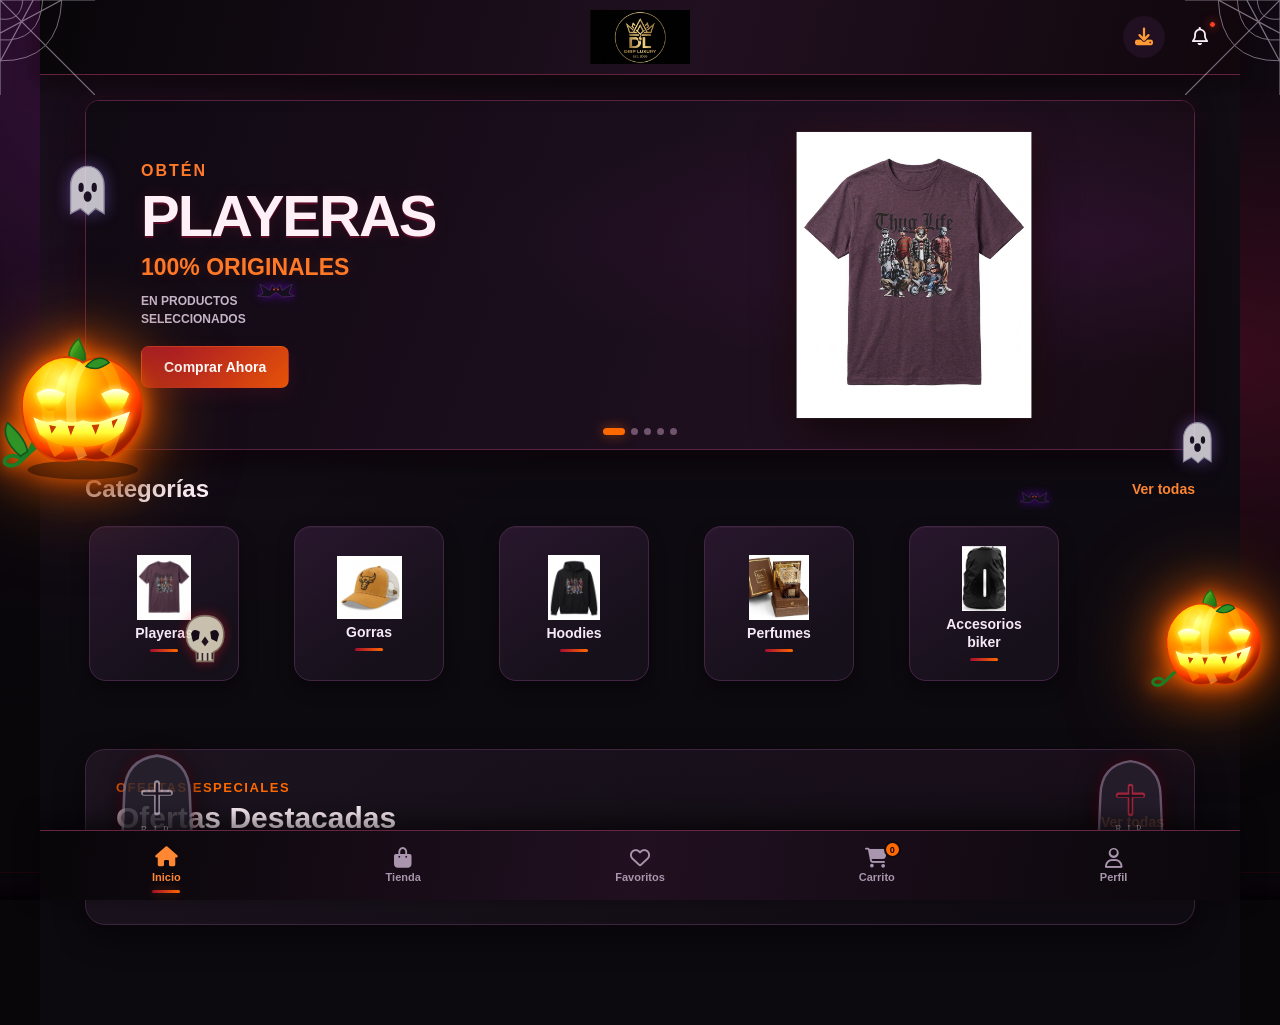
==== commit f97f39e4: "Update index.html" ====
--- a/index.html
+++ b/index.html
@@ -27,15 +27,19 @@
     <!-- FONT AWESOME -->
     <link rel="stylesheet" href="https://cdnjs.cloudflare.com/ajax/libs/font-awesome/6.5.2/css/all.min.css">
 
-    <!-- HALLOWEEN: DECORACIÓN ESTÁTICA Y TUMBAS -->
     <style>
+        /* =====================================================
+           DL LUXURY — HALLOWEEN PREMIUM
+        ===================================================== */
+
         .halloween-decor {
             position: fixed;
             inset: 0;
             z-index: 8000;
             overflow: hidden;
             pointer-events: none;
-            isolation: isolate;
+            user-select: none;
+            -webkit-user-select: none;
         }
 
         .halloween-decor *,
@@ -44,140 +48,104 @@
             box-sizing: border-box;
         }
 
-        /* LUNA SANGRIENTA */
-        .halloween-luna {
-            position: absolute;
-            top: 9%;
-            right: 8%;
-            width: 75px;
-            height: 75px;
-            border-radius: 50%;
-            background: radial-gradient(circle at 35% 28%, #f8d7c9 0%, #c85a62 32%, #791127 68%, #260414 100%);
-            box-shadow: 0 0 14px rgba(255, 25, 55, .4), 0 0 38px rgba(130, 0, 35, .3);
-            opacity: .8;
-        }
-
-        .halloween-luna::before,
-        .halloween-luna::after {
-            content: "";
-            position: absolute;
-            border-radius: 50%;
-            background: rgba(54, 0, 18, .4);
-        }
-
-        .halloween-luna::before {
-            width: 16px;
-            height: 12px;
-            top: 19px;
-            left: 17px;
-        }
-
-        .halloween-luna::after {
-            width: 11px;
-            height: 11px;
-            right: 17px;
-            bottom: 18px;
-        }
-
-        /* NIEBLA ESTÁTICA */
-        .halloween-decor::before,
-        .halloween-decor::after {
-            content: "";
-            position: absolute;
-            left: -20%;
-            bottom: 0;
-            width: 140%;
-            height: 23%;
-            background:
-                radial-gradient(ellipse at 20% 70%, rgba(100, 0, 125, .17), transparent 56%),
-                radial-gradient(ellipse at 60% 55%, rgba(45, 0, 80, .2), transparent 60%),
-                radial-gradient(ellipse at 85% 75%, rgba(145, 0, 25, .13), transparent 50%);
-            filter: blur(16px);
-            opacity: .7;
-        }
-
-        .halloween-decor::after {
-            bottom: 10%;
-            opacity: .4;
-        }
-
-        /* CALABAZAS DEMONÍACAS */
+        /* =====================================================
+           CALABAZAS MÁS BRILLANTES
+        ===================================================== */
+
         .halloween-pumpkin {
             position: absolute;
-            width: clamp(75px, 10vw, 125px);
+            width: clamp(100px, 13vw, 160px);
+            aspect-ratio: 1;
+            opacity: 1;
             filter:
-                drop-shadow(0 0 8px rgba(255, 0, 0, .85)) drop-shadow(0 0 18px rgba(190, 0, 0, .45)) drop-shadow(0 7px 10px rgba(0, 0, 0, .8));
+                brightness(1.12) saturate(1.3) drop-shadow(0 0 9px rgba(255, 106, 0, .95)) drop-shadow(0 0 20px rgba(255, 75, 0, .75)) drop-shadow(0 0 38px rgba(255, 125, 0, .5)) drop-shadow(0 12px 12px rgba(0, 0, 0, .6));
+            animation: calabaza-brillante 3s ease-in-out infinite;
         }
 
         .halloween-pumpkin svg {
-            display: block;
-            width: 100%;
-            height: auto;
-            overflow: visible;
-        }
-
-        .halloween-pumpkin-left {
-            left: 5px;
-            top: 39%;
-        }
-
-        .halloween-pumpkin-right {
-            right: 5px;
-            top: 64%;
-            width: clamp(65px, 8vw, 100px);
-        }
-
-        /* BRUJA: UNA SOLA PASADA LENTA */
-        .halloween-witch {
-            position: absolute;
-            top: 22%;
-            left: -210px;
-            width: 150px;
-            height: 100px;
-            opacity: .85;
-            filter: drop-shadow(0 0 7px rgba(120, 0, 180, .6));
-            animation: halloween-witch-flight 32s linear 1 forwards;
-        }
-
-        .halloween-witch svg {
             width: 100%;
             height: 100%;
             overflow: visible;
-        }
-
-        /* FANTASMAS: CASI ESTÁTICOS */
+            display: block;
+        }
+
+        .pumpkin-left {
+            top: 37%;
+            left: 2px;
+        }
+
+        .pumpkin-right {
+            top: 65%;
+            right: 4px;
+            width: clamp(85px, 10vw, 125px);
+            animation-delay: -1.5s;
+        }
+
+        @keyframes calabaza-brillante {
+
+            0%,
+            100% {
+                filter:
+                    brightness(1.12) saturate(1.3) drop-shadow(0 0 9px rgba(255, 106, 0, .9)) drop-shadow(0 0 20px rgba(255, 75, 0, .7)) drop-shadow(0 0 35px rgba(255, 125, 0, .4)) drop-shadow(0 12px 12px rgba(0, 0, 0, .6));
+                transform: translateY(0) scale(1);
+            }
+
+            50% {
+                filter:
+                    brightness(1.3) saturate(1.5) drop-shadow(0 0 14px rgba(255, 190, 35, 1)) drop-shadow(0 0 30px rgba(255, 90, 0, .95)) drop-shadow(0 0 48px rgba(255, 115, 0, .7)) drop-shadow(0 12px 12px rgba(0, 0, 0, .6));
+                transform: translateY(-5px) scale(1.035);
+            }
+        }
+
+        /* FANTASMAS */
+
         .halloween-ghost {
             position: absolute;
-            width: 48px;
-            height: 60px;
-            opacity: .78;
-            filter: drop-shadow(0 0 7px rgba(160, 120, 255, .45));
+            width: 46px;
+            height: 58px;
+            opacity: .82;
+            filter: drop-shadow(0 0 8px rgba(160, 120, 255, .5));
+            animation: ghost-float 4s ease-in-out infinite;
         }
 
         .halloween-ghost svg {
             width: 100%;
             height: 100%;
-            display: block;
-        }
-
-        .halloween-ghost-one {
+        }
+
+        .ghost-left {
+            top: 18%;
             left: 5%;
-            top: 19%;
-        }
-
-        .halloween-ghost-two {
+        }
+
+        .ghost-right {
+            top: 46%;
             right: 5%;
-            top: 46%;
-            width: 40px;
-        }
-
-        /* MURCIÉLAGOS ESTÁTICOS */
+            width: 38px;
+            animation-delay: -2s;
+        }
+
+        @keyframes ghost-float {
+
+            0%,
+            100% {
+                transform: translateY(0);
+            }
+
+            50% {
+                transform: translateY(-12px);
+            }
+        }
+
+        /* MURCIÉLAGOS */
+
         .halloween-bat {
             position: absolute;
             width: 40px;
             height: 23px;
             opacity: .9;
             filter: drop-shadow(0 0 5px rgba(125, 0, 255, .6));
+            animation: bat-fly 3s ease-in-out infinite;
         }
 
         .halloween-bat svg {
@@ -185,34 +153,38 @@
             height: 100%;
         }
 
-        .halloween-bat-one {
-            top: 32%;
-            left: 19%;
-        }
-
-        .halloween-bat-two {
-            top: 55%;
-            right: 17%;
-            width: 30px;
+        .bat-one {
+            top: 31%;
+            left: 20%;
+        }
+
+        .bat-two {
+            top: 54%;
+            right: 18%;
+            width: 31px;
+            animation-delay: -1.5s;
+        }
+
+        @keyframes bat-fly {
+
+            0%,
+            100% {
+                transform: translateY(0) rotate(-5deg);
+            }
+
+            50% {
+                transform: translateY(-8px) rotate(5deg);
+            }
         }
 
         /* TELARAÑAS */
+
         .halloween-web {
             position: absolute;
             top: 0;
             width: 95px;
             height: 95px;
             opacity: .55;
-            filter: drop-shadow(0 0 4px rgba(140, 65, 200, .45));
-        }
-
-        .halloween-web-left {
-            left: 0;
-        }
-
-        .halloween-web-right {
-            right: 0;
-            transform: scaleX(-1);
         }
 
         .halloween-web svg {
@@ -220,38 +192,92 @@
             height: 100%;
         }
 
+        .web-left {
+            left: 0;
+        }
+
+        .web-right {
+            right: 0;
+            transform: scaleX(-1);
+        }
+
+        /* =====================================================
+           BRUJA VOLANDO EN PRIMER PLANO
+        ===================================================== */
+
+        .halloween-witch {
+            position: fixed !important;
+            top: 23vh !important;
+            left: -190px;
+            width: 155px;
+            height: 105px;
+            opacity: 1;
+            visibility: visible;
+            z-index: 999999 !important;
+            pointer-events: none !important;
+            filter:
+                drop-shadow(0 0 7px rgba(175, 70, 255, .95)) drop-shadow(0 0 18px rgba(120, 20, 220, .75));
+            animation: bruja-volando-frente 18s linear infinite !important;
+        }
+
+        .halloween-witch svg {
+            width: 100%;
+            height: 100%;
+            overflow: visible;
+        }
+
+        @keyframes bruja-volando-frente {
+            0% {
+                transform: translate3d(0, 0, 0) rotate(-5deg);
+            }
+
+            20% {
+                transform: translate3d(25vw, -25px, 0) rotate(3deg);
+            }
+
+            45% {
+                transform: translate3d(50vw, 12px, 0) rotate(-3deg);
+            }
+
+            70% {
+                transform: translate3d(75vw, -22px, 0) rotate(4deg);
+            }
+
+            100% {
+                transform: translate3d(calc(100vw + 250px), 0, 0) rotate(-4deg);
+            }
+        }
+
         /* ZOMBIS */
+
         .halloween-zombie {
             position: absolute;
-            width: clamp(65px, 9vw, 105px);
-            height: auto;
-            opacity: .92;
+            width: clamp(58px, 8vw, 95px);
+            opacity: .9;
             filter: drop-shadow(0 0 7px rgba(40, 255, 60, .4));
         }
 
         .halloween-zombie svg {
             width: 100%;
             height: auto;
-            display: block;
-            overflow: visible;
-        }
-
-        .halloween-zombie-left {
+        }
+
+        .zombie-left {
+            bottom: 16%;
             left: 2%;
-            bottom: 17%;
-        }
-
-        .halloween-zombie-right {
+        }
+
+        .zombie-right {
+            bottom: 7%;
             right: 2%;
-            bottom: 7%;
-            width: clamp(58px, 7vw, 85px);
+            width: clamp(53px, 7vw, 78px);
         }
 
         /* CALAVERAS */
+
         .halloween-skull {
             position: absolute;
-            width: clamp(36px, 5vw, 57px);
-            height: auto;
+            width: clamp(33px, 4.5vw, 52px);
             opacity: .85;
             filter: drop-shadow(0 0 6px rgba(255, 25, 45, .5));
         }
@@ -262,30 +288,31 @@
             height: auto;
         }
 
-        .halloween-skull-one {
+        .skull-one {
             top: 68%;
-            left: 15%;
-        }
-
-        .halloween-skull-two {
-            top: 15%;
-            right: 22%;
-            width: clamp(30px, 4vw, 43px);
-        }
-
-        .halloween-skull-three {
+            left: 14%;
+        }
+
+        .skull-two {
+            top: 16%;
+            right: 21%;
+            width: 36px;
+        }
+
+        .skull-three {
             bottom: 25%;
-            right: 14%;
-            width: clamp(33px, 4.5vw, 50px);
-        }
-
-        /* TUMBAS INFERNALES */
+            right: 13%;
+            width: 40px;
+        }
+
+        /* TUMBAS */
+
         .halloween-grave {
             position: absolute;
-            bottom: 0;
-            width: clamp(76px, 10vw, 125px);
-            height: clamp(115px, 15vw, 175px);
-            opacity: .86;
+            bottom: -2px;
+            width: clamp(70px, 9vw, 110px);
+            height: clamp(105px, 14vw, 155px);
+            opacity: .82;
             filter:
                 drop-shadow(0 0 7px rgba(120, 0, 25, .5)) drop-shadow(0 7px 12px rgba(0, 0, 0, .9));
         }
@@ -293,70 +320,42 @@
         .halloween-grave svg {
             width: 100%;
             height: 100%;
-            display: block;
-            overflow: visible;
-        }
-
-        .halloween-grave-left {
-            left: 9%;
-            bottom: -2px;
-        }
-
-        .halloween-grave-right {
-            right: 9%;
-            bottom: -2px;
-            width: clamp(70px, 9vw, 110px);
-            height: clamp(105px, 14vw, 155px);
-        }
-
-        .halloween-grave-center {
+        }
+
+        .grave-left {
+            left: 8%;
+        }
+
+        .grave-right {
+            right: 8%;
+            width: clamp(65px, 8vw, 95px);
+        }
+
+        .grave-center {
             left: 50%;
-            bottom: -15px;
-            width: clamp(60px, 7vw, 85px);
-            height: clamp(90px, 12vw, 130px);
+            width: 65px;
+            height: 90px;
             transform: translateX(-50%);
-            opacity: .45;
-        }
-
-        /* TIERRA DE CEMENTERIO */
+            opacity: .4;
+        }
+
+        /* SUELO */
+
         .halloween-ground {
             position: absolute;
             bottom: 0;
             left: 0;
             width: 100%;
-            height: 32px;
+            height: 28px;
             background: linear-gradient(180deg,
                     transparent,
-                    rgba(10, 4, 12, .65) 35%,
-                    rgba(4, 2, 5, .92));
+                    rgba(10, 4, 12, .7) 40%,
+                    rgba(4, 2, 5, .95));
             border-top: 1px solid rgba(110, 15, 35, .22);
         }
 
-        /* ANIMACIÓN ÚNICA DE LA BRUJA */
-        @keyframes halloween-witch-flight {
-            0% {
-                transform: translateX(0) translateY(0) rotate(-4deg);
-            }
-
-            45% {
-                transform: translateX(55vw) translateY(-12px) rotate(2deg);
-            }
-
-            100% {
-                transform: translateX(calc(100vw + 250px)) translateY(5px) rotate(-2deg);
-            }
-        }
-
-        /* RESPETAR PREFERENCIAS DE MOVIMIENTO */
-        @media (prefers-reduced-motion: reduce) {
-            .halloween-witch {
-                animation: none !important;
-                left: auto;
-                right: 12%;
-            }
-        }
-
         /* MÓVILES */
+
         @media (max-width: 600px) {
             .halloween-luna {
                 width: 48px;
@@ -365,42 +364,21 @@
                 right: 9%;
             }
 
-            .halloween-pumpkin-left {
-                left: 1px;
-                top: 42%;
-                width: 67px;
-            }
-
-            .halloween-pumpkin-right {
-                right: 1px;
+            .pumpkin-left {
+                width: 86px;
+                left: -8px;
+                top: 43%;
+            }
+
+            .pumpkin-right {
+                width: 72px;
+                right: -5px;
                 top: 68%;
-                width: 58px;
-            }
-
-            .halloween-ghost-one {
-                left: 3%;
-                top: 24%;
-                width: 38px;
-                height: 49px;
-            }
-
-            .halloween-ghost-two {
-                right: 3%;
-                top: 49%;
-                width: 33px;
-                height: 44px;
-            }
-
-            .halloween-bat-one {
-                left: 22%;
-                top: 34%;
-                width: 31px;
-            }
-
-            .halloween-bat-two {
-                right: 20%;
-                top: 57%;
-                width: 26px;
+            }
+
+            .halloween-ghost {
+                width: 34px;
+                height: 45px;
             }
 
             .halloween-web {
@@ -408,63 +386,43 @@
                 height: 58px;
             }
 
-            .halloween-zombie-left {
-                left: 0;
-                bottom: 14%;
-                width: 58px;
-            }
-
-            .halloween-zombie-right {
-                right: 0;
-                bottom: 7%;
+            .halloween-witch {
+                width: 110px;
+                height: 75px;
+                top: 19vh !important;
+            }
+
+            .halloween-zombie {
                 width: 52px;
             }
 
-            .halloween-skull-one {
-                left: 12%;
-                top: 72%;
-                width: 32px;
-            }
-
-            .halloween-skull-two {
-                right: 20%;
-                top: 19%;
-                width: 28px;
-            }
-
-            .halloween-skull-three {
-                right: 12%;
-                bottom: 24%;
-                width: 31px;
-            }
-
-            .halloween-grave-left {
-                left: 5%;
-                width: 70px;
-                height: 105px;
-            }
-
-            .halloween-grave-right {
-                right: 5%;
-                width: 65px;
-                height: 96px;
-            }
-
-            .halloween-grave-center {
-                width: 48px;
-                height: 75px;
-                opacity: .32;
+            .zombie-right {
+                width: 47px;
+            }
+
+            .halloween-grave {
+                width: 62px;
+                height: 92px;
+            }
+
+            .grave-center {
+                width: 45px;
+                height: 70px;
+                opacity: .3;
             }
 
             .halloween-ground {
-                height: 22px;
-            }
-        }
-
-        /* EVITAR QUE LA DECORACIÓN CUBRA CONTROLES */
-        .halloween-decor {
-            user-select: none;
-            -webkit-user-select: none;
+                height: 20px;
+            }
+        }
+
+        @media (prefers-reduced-motion: reduce) {
+
+            .halloween-pumpkin,
+            .halloween-ghost,
+            .halloween-bat {
+                animation: none;
+            }
         }
     </style>
 </head>
@@ -472,64 +430,57 @@
 <body>
 
     <!-- DECORACIÓN HALLOWEEN -->
+
     <div class="halloween-decor" aria-hidden="true">
 
-        <!-- LUNA SANGRIENTA -->
         <div class="halloween-luna"></div>
 
         <!-- TELARAÑA IZQUIERDA -->
-        <div class="halloween-web halloween-web-left">
+        <div class="halloween-web web-left">
             <svg viewBox="0 0 100 100" fill="none">
                 <path d="M0 0 L100 100 M0 35 L65 0 M0 65 L35 0 M0 0 L100 0 M0 0 L0 100" stroke="#d6c7dc"
                     stroke-width="1.3" />
-                <path
-                    d="M0 20 Q22 23 24 0 M0 42 Q42 45 45 0 M0 64 Q62 65 65 0 M20 0 Q23 22 0 24 M42 0 Q45 42 0 45 M64 0 Q65 62 0 65"
-                    stroke="#d6c7dc" stroke-width="1" fill="none" />
+                <path d="M0 20 Q22 23 24 0 M0 42 Q42 45 45 0 M0 64 Q62 65 65 0" stroke="#d6c7dc" stroke-width="1"
+                    fill="none" />
             </svg>
         </div>
 
         <!-- TELARAÑA DERECHA -->
-        <div class="halloween-web halloween-web-right">
+        <div class="halloween-web web-right">
             <svg viewBox="0 0 100 100" fill="none">
                 <path d="M0 0 L100 100 M0 35 L65 0 M0 65 L35 0 M0 0 L100 0 M0 0 L0 100" stroke="#d6c7dc"
                     stroke-width="1.3" />
-                <path
-                    d="M0 20 Q22 23 24 0 M0 42 Q42 45 45 0 M0 64 Q62 65 65 0 M20 0 Q23 22 0 24 M42 0 Q45 42 0 45 M64 0 Q65 62 0 65"
-                    stroke="#d6c7dc" stroke-width="1" fill="none" />
-            </svg>
-        </div>
-
-        <!-- CALABAZA DEMONÍACA IZQUIERDA -->
-        <div class="halloween-pumpkin halloween-pumpkin-left">
-            <svg viewBox="0 0 160 160" xmlns="http://www.w3.org/2000/svg">
+                <path d="M0 20 Q22 23 24 0 M0 42 Q42 45 45 0 M0 64 Q62 65 65 0" stroke="#d6c7dc" stroke-width="1"
+                    fill="none" />
+            </svg>
+        </div>
+
+        <!-- CALABAZA IZQUIERDA -->
+        <div class="halloween-pumpkin pumpkin-left">
+            <svg viewBox="0 0 200 200" xmlns="http://www.w3.org/2000/svg">
                 <defs>
-                    <radialGradient id="pumpkinA" cx="35%" cy="25%" r="80%">
-                        <stop offset="0%" stop-color="#ffb13b" />
-                        <stop offset="35%" stop-color="#ff5a00" />
-                        <stop offset="72%" stop-color="#a81700" />
-                        <stop offset="100%" stop-color="#260300" />
+                    <radialGradient id="pumpkinSkinA" cx="32%" cy="22%" r="78%">
+                        <stop offset="0%" stop-color="#fff0a0" />
+                        <stop offset="23%" stop-color="#ffbd35" />
+                        <stop offset="52%" stop-color="#ff790b" />
+                        <stop offset="78%" stop-color="#e84a00" />
+                        <stop offset="100%" stop-color="#792000" />
                     </radialGradient>
 
-                    <linearGradient id="hornA" x1="0" y1="0" x2="1" y2="1">
-                        <stop offset="0%" stop-color="#89818e" />
-                        <stop offset="45%" stop-color="#201522" />
-                        <stop offset="100%" stop-color="#030204" />
+                    <linearGradient id="stemA" x1="0" y1="0" x2="1" y2="1">
+                        <stop offset="0%" stop-color="#82b94b" />
+                        <stop offset="35%" stop-color="#397a28" />
+                        <stop offset="100%" stop-color="#153d19" />
                     </linearGradient>
 
-                    <linearGradient id="eyeA" x1="0" y1="0" x2="0" y2="1">
-                        <stop offset="0%" stop-color="#fff6a0" />
-                        <stop offset="35%" stop-color="#ff3b00" />
-                        <stop offset="100%" stop-color="#c00000" />
+                    <linearGradient id="eyeGlowA" x1="0" y1="0" x2="0" y2="1">
+                        <stop offset="0%" stop-color="#fffde0" />
+                        <stop offset="50%" stop-color="#fff36a" />
+                        <stop offset="100%" stop-color="#ff8a0a" />
                     </linearGradient>
 
-                    <linearGradient id="fireA" x1="0" y1="1" x2="0" y2="0">
-                        <stop offset="0%" stop-color="#9c0000" />
-                        <stop offset="55%" stop-color="#ff2600" />
-                        <stop offset="100%" stop-color="#ffb000" />
-                    </linearGradient>
-
-                    <filter id="glowA" x="-60%" y="-60%" width="220%" height="220%">
-                        <feGaussianBlur stdDeviation="4" result="blur" />
+                    <filter id="pumpkinLightA" x="-60%" y="-60%" width="220%" height="220%">
+                        <feGaussianBlur stdDeviation="5" result="blur" />
                         <feMerge>
                             <feMergeNode in="blur" />
                             <feMergeNode in="SourceGraphic" />
@@ -537,130 +488,77 @@
                     </filter>
                 </defs>
 
-                <!-- FUEGO INFERNAL DETRÁS DE LA CABEZA -->
-                <path d="M38 122
-                         Q18 108 27 87
-                         L15 69 L39 78
-                         L34 49 L55 68
-                         L66 29 L79 62
-                         L97 36 L98 67
-                         L127 47 L116 78
-                         L145 69 L128 96
-                         L139 114 L119 131Z" fill="url(#fireA)" opacity=".95" filter="url(#glowA)" />
-
-                <!-- CUERNOS GRANDES Y RETORCIDOS -->
-                <path d="M47 50
-                         Q23 39 19 7
-                         Q35 18 44 24
-                         Q55 30 65 42
-                         L65 52Z" fill="url(#hornA)" stroke="#09050d" stroke-width="4" />
-
-                <path d="M113 50
-                         Q137 39 141 7
-                         Q125 18 116 24
-                         Q105 30 95 42
-                         L95 52Z" fill="url(#hornA)" stroke="#09050d" stroke-width="4" />
-
-                <!-- PUNTAS DE LOS CUERNOS -->
-                <path d="M19 7 L32 27 L27 20Z" fill="#d3cbd8" />
-                <path d="M141 7 L128 27 L133 20Z" fill="#d3cbd8" />
-
-                <!-- TALLO OSCURO -->
-                <path d="M72 37
-                         Q60 15 81 10
-                         Q98 9 91 31
-                         L98 41Z" fill="#263416" stroke="#0b1007" stroke-width="4" />
-
-                <!-- SILUETA DE LA CALABAZA -->
-                <path d="M80 37
-                         C57 23 35 35 25 55
-                         C9 83 21 120 43 136
-                         Q61 148 80 136
-                         Q99 148 117 136
-                         C139 120 151 83 135 55
-                         C125 35 103 23 80 37Z" fill="url(#pumpkinA)" stroke="#380500" stroke-width="5" />
-
-                <!-- SURCOS PROFUNDOS -->
-                <path d="M80 40 Q61 77 80 136
-                         M57 37 Q36 77 50 130
-                         M103 37 Q124 77 110 130" fill="none" stroke="#721100" stroke-width="5" />
-
-                <path d="M42 48 Q32 81 44 111
-                         M118 48 Q128 81 116 111" fill="none" stroke="#ff7115" stroke-width="2" opacity=".65" />
-
-                <!-- CEJAS DEMONÍACAS -->
-                <path d="M24 51 L72 65 L66 79 L29 64Z
-                         M136 51 L88 65 L94 79 L131 64Z" fill="#160008" stroke="#390008" stroke-width="2" />
-
-                <!-- OJOS INFERNALES -->
-                <path d="M29 72 L69 77 L58 104 L42 95Z
-                         M131 72 L91 77 L102 104 L118 95Z" fill="url(#eyeA)" filter="url(#glowA)" />
-
-                <!-- PUPILAS -->
-                <path d="M48 77 L54 96 L44 91Z
-                         M112 77 L106 96 L116 91Z" fill="#fffbd5" />
-
-                <!-- NARIZ ANGULAR -->
-                <path d="M80 91 L68 108 L80 103 L92 108Z" fill="#250008" stroke="#6e1000" stroke-width="2" />
-
-                <!-- BOCA NEGRA CON SONRISA MALIGNA -->
-                <path d="M31 108
-                         L47 111 L60 105 L72 112
-                         L80 107 L90 112 L102 105
-                         L115 111 L129 106
-                         L119 130 L101 140
-                         L80 134 L59 140 L41 130Z" fill="#100006" stroke="#3c0008" stroke-width="3" />
-
-                <!-- COLMILLOS SUPERIORES -->
-                <path d="M41 109 L57 112 L53 130Z
-                         M64 111 L78 112 L73 132Z
-                         M91 112 L105 110 L97 131Z
-                         M109 111 L122 108 L113 127Z" fill="#fff0ce" stroke="#9e6e59" stroke-width="1.5" />
-
-                <!-- COLMILLOS INFERIORES -->
-                <path d="M55 136 L68 134 L64 121Z
-                         M91 134 L104 136 L96 120Z" fill="#fff0ce" stroke="#9e6e59" stroke-width="1.5" />
-
-                <!-- GRIETAS DE LA CARA -->
-                <path d="M26 87 L37 92 L29 101
-                         M134 87 L123 92 L131 101" stroke="#490600" stroke-width="3" fill="none" />
-
-                <!-- BRILLO INFERNAL -->
-                <path d="M35 119 Q43 133 55 136" fill="none" stroke="#ff6a00" stroke-width="2" opacity=".7" />
-            </svg>
-        </div>
-
-        <!-- CALABAZA DEMONÍACA DERECHA -->
-        <div class="halloween-pumpkin halloween-pumpkin-right">
-            <svg viewBox="0 0 160 160" xmlns="http://www.w3.org/2000/svg">
+                <ellipse cx="101" cy="171" rx="69" ry="12" fill="#130a07" opacity=".5" />
+
+                <path d="M48 139 C27 151 22 170 7 165 C-3 160 9 150 20 155 C34 160 35 142 43 130" fill="none"
+                    stroke="#276b2d" stroke-width="5" stroke-linecap="round" />
+
+                <path d="M23 154 C2 136 2 120 7 112 C17 121 29 132 32 148Z" fill="#397e32" stroke="#174923"
+                    stroke-width="2" />
+
+                <path d="M89 43 C78 28 87 15 96 7 C100 19 106 22 104 39 L112 48 L87 53Z" fill="url(#stemA)"
+                    stroke="#285820" stroke-width="2" />
+
+                <path
+                    d="M101 37 C78 21 51 35 37 54 C17 79 24 120 43 143 C57 159 77 164 101 156 C125 165 146 154 161 136 C181 111 181 75 161 53 C146 35 123 24 101 37Z"
+                    fill="url(#pumpkinSkinA)" stroke="#a43c08" stroke-width="2.5" />
+
+                <path d="M101 39 C82 60 80 115 101 156" fill="none" stroke="#ffed9b" stroke-width="12" opacity=".35" />
+
+                <path d="M74 40 C52 64 52 119 72 151" fill="none" stroke="#ffb83d" stroke-width="15" opacity=".35" />
+
+                <path d="M128 39 C149 64 150 119 129 151" fill="none" stroke="#ffb83d" stroke-width="15"
+                    opacity=".35" />
+
+                <path d="M43 76 Q57 64 79 76 L66 96 Q57 101 49 90Z" fill="url(#eyeGlowA)"
+                    filter="url(#pumpkinLightA)" />
+
+                <path d="M124 76 Q146 64 159 76 L153 90 Q145 101 136 96Z" fill="url(#eyeGlowA)"
+                    filter="url(#pumpkinLightA)" />
+
+                <path
+                    d="M39 105 Q56 115 72 108 Q87 115 101 109 Q119 115 134 107 Q148 103 160 98 L151 123 Q130 143 101 142 Q69 145 47 127Z"
+                    fill="#5d1b00" />
+
+                <path
+                    d="M39 105 Q56 115 72 108 Q87 115 101 109 Q119 115 134 107 Q148 103 160 98 L151 123 Q130 143 101 142 Q69 145 47 127Z"
+                    fill="url(#eyeGlowA)" filter="url(#pumpkinLightA)" />
+
+                <path
+                    d="M59 115 L68 117 L62 126Z M82 116 L91 116 L86 128Z M112 115 L122 114 L117 127Z M137 110 L145 107 L139 119Z"
+                    fill="#9a3b00" />
+
+                <path d="M105 42 C116 28 128 30 134 37 C124 44 116 47 105 42Z" fill="#397e32" stroke="#174923"
+                    stroke-width="2" />
+            </svg>
+        </div>
+
+        <!-- CALABAZA DERECHA -->
+        <div class="halloween-pumpkin pumpkin-right">
+            <svg viewBox="0 0 200 200" xmlns="http://www.w3.org/2000/svg">
                 <defs>
-                    <radialGradient id="pumpkinB" cx="35%" cy="25%" r="80%">
-                        <stop offset="0%" stop-color="#ffb13b" />
-                        <stop offset="35%" stop-color="#ff5a00" />
-                        <stop offset="72%" stop-color="#a81700" />
-                        <stop offset="100%" stop-color="#260300" />
+                    <radialGradient id="pumpkinSkinB" cx="32%" cy="22%" r="78%">
+                        <stop offset="0%" stop-color="#fff0a0" />
+                        <stop offset="23%" stop-color="#ffbd35" />
+                        <stop offset="52%" stop-color="#ff790b" />
+                        <stop offset="78%" stop-color="#e84a00" />
+                        <stop offset="100%" stop-color="#792000" />
                     </radialGradient>
 
-                    <linearGradient id="hornB" x1="0" y1="0" x2="1" y2="1">
-                        <stop offset="0%" stop-color="#89818e" />
-                        <stop offset="45%" stop-color="#201522" />
-                        <stop offset="100%" stop-color="#030204" />
+                    <linearGradient id="stemB" x1="0" y1="0" x2="1" y2="1">
+                        <stop offset="0%" stop-color="#82b94b" />
+                        <stop offset="35%" stop-color="#397a28" />
+                        <stop offset="100%" stop-color="#153d19" />
                     </linearGradient>
 
-                    <linearGradient id="eyeB" x1="0" y1="0" x2="0" y2="1">
-                        <stop offset="0%" stop-color="#fff6a0" />
-                        <stop offset="35%" stop-color="#ff3b00" />
-                        <stop offset="100%" stop-color="#c00000" />
+                    <linearGradient id="eyeGlowB" x1="0" y1="0" x2="0" y2="1">
+                        <stop offset="0%" stop-color="#fffde0" />
+                        <stop offset="50%" stop-color="#fff36a" />
+                        <stop offset="100%" stop-color="#ff8a0a" />
                     </linearGradient>
 
-                    <linearGradient id="fireB" x1="0" y1="1" x2="0" y2="0">
-                        <stop offset="0%" stop-color="#9c0000" />
-                        <stop offset="55%" stop-color="#ff2600" />
-                        <stop offset="100%" stop-color="#ffb000" />
-                    </linearGradient>
-
-                    <filter id="glowB" x="-60%" y="-60%" width="220%" height="220%">
-                        <feGaussianBlur stdDeviation="4" result="blur" />
+                    <filter id="pumpkinLightB" x="-60%" y="-60%" width="220%" height="220%">
+                        <feGaussianBlur stdDeviation="5" result="blur" />
                         <feMerge>
                             <feMergeNode in="blur" />
                             <feMergeNode in="SourceGraphic" />
@@ -668,110 +566,59 @@
                     </filter>
                 </defs>
 
-                <!-- FUEGO INFERNAL -->
-                <path d="M38 122
-                         Q18 108 27 87
-                         L15 69 L39 78
-                         L34 49 L55 68
-                         L66 29 L79 62
-                         L97 36 L98 67
-                         L127 47 L116 78
-                         L145 69 L128 96
-                         L139 114 L119 131Z" fill="url(#fireB)" opacity=".95" filter="url(#glowB)" />
-
-                <!-- CUERNOS -->
-                <path d="M47 50
-                         Q23 39 19 7
-                         Q35 18 44 24
-                         Q55 30 65 42
-                         L65 52Z" fill="url(#hornB)" stroke="#09050d" stroke-width="4" />
-
-                <path d="M113 50
-                         Q137 39 141 7
-                         Q125 18 116 24
-                         Q105 30 95 42
-                         L95 52Z" fill="url(#hornB)" stroke="#09050d" stroke-width="4" />
-
-                <path d="M19 7 L32 27 L27 20Z" fill="#d3cbd8" />
-                <path d="M141 7 L128 27 L133 20Z" fill="#d3cbd8" />
-
-                <!-- TALLO -->
-                <path d="M72 37
-                         Q60 15 81 10
-                         Q98 9 91 31
-                         L98 41Z" fill="#263416" stroke="#0b1007" stroke-width="4" />
-
-                <!-- CABEZA -->
-                <path d="M80 37
-                         C57 23 35 35 25 55
-                         C9 83 21 120 43 136
-                         Q61 148 80 136
-                         Q99 148 117 136
-                         C139 120 151 83 135 55
-                         C125 35 103 23 80 37Z" fill="url(#pumpkinB)" stroke="#380500" stroke-width="5" />
-
-                <!-- SURCOS -->
-                <path d="M80 40 Q61 77 80 136
-                         M57 37 Q36 77 50 130
-                         M103 37 Q124 77 110 130" fill="none" stroke="#721100" stroke-width="5" />
-
-                <path d="M42 48 Q32 81 44 111
-                         M118 48 Q128 81 116 111" fill="none" stroke="#ff7115" stroke-width="2" opacity=".65" />
-
-                <!-- CEJAS -->
-                <path d="M24 51 L72 65 L66 79 L29 64Z
-                         M136 51 L88 65 L94 79 L131 64Z" fill="#160008" stroke="#390008" stroke-width="2" />
-
-                <!-- OJOS ROJOS -->
-                <path d="M29 72 L69 77 L58 104 L42 95Z
-                         M131 72 L91 77 L102 104 L118 95Z" fill="url(#eyeB)" filter="url(#glowB)" />
-
-                <!-- PUPILAS -->
-                <path d="M48 77 L54 96 L44 91Z
-                         M112 77 L106 96 L116 91Z" fill="#fffbd5" />
-
-                <!-- NARIZ -->
-                <path d="M80 91 L68 108 L80 103 L92 108Z" fill="#250008" stroke="#6e1000" stroke-width="2" />
-
-                <!-- BOCA -->
-                <path d="M31 108
-                         L47 111 L60 105 L72 112
-                         L80 107 L90 112 L102 105
-                         L115 111 L129 106
-                         L119 130 L101 140
-                         L80 134 L59 140 L41 130Z" fill="#100006" stroke="#3c0008" stroke-width="3" />
-
-                <!-- COLMILLOS -->
-                <path d="M41 109 L57 112 L53 130Z
-                         M64 111 L78 112 L73 132Z
-                         M91 112 L105 110 L97 131Z
-                         M109 111 L122 108 L113 127Z" fill="#fff0ce" stroke="#9e6e59" stroke-width="1.5" />
-
-                <path d="M55 136 L68 134 L64 121Z
-                         M91 134 L104 136 L96 120Z" fill="#fff0ce" stroke="#9e6e59" stroke-width="1.5" />
-
-                <!-- GRIETAS -->
-                <path d="M26 87 L37 92 L29 101
-                         M134 87 L123 92 L131 101" stroke="#490600" stroke-width="3" fill="none" />
-
-                <path d="M35 119 Q43 133 55 136" fill="none" stroke="#ff6a00" stroke-width="2" opacity=".7" />
+                <path d="M43 136 C23 150 18 166 5 159 C-2 154 9 146 18 151" fill="none" stroke="#276b2d"
+                    stroke-width="5" stroke-linecap="round" />
+
+                <path d="M88 43 C78 29 86 15 96 8 C101 19 106 24 104 39 L112 48 L88 53Z" fill="url(#stemB)"
+                    stroke="#285820" stroke-width="2" />
+
+                <path
+                    d="M101 37 C78 21 51 35 37 54 C17 79 24 120 43 143 C57 159 77 164 101 156 C125 165 146 154 161 136 C181 111 181 75 161 53 C146 35 123 24 101 37Z"
+                    fill="url(#pumpkinSkinB)" stroke="#a43c08" stroke-width="2.5" />
+
+                <path d="M101 39 C82 60 80 115 101 156" fill="none" stroke="#ffed9b" stroke-width="12" opacity=".35" />
+
+                <path d="M74 40 C52 64 52 119 72 151" fill="none" stroke="#ffb83d" stroke-width="13" opacity=".35" />
+
+                <path d="M128 39 C149 64 150 119 129 151" fill="none" stroke="#ffb83d" stroke-width="13"
+                    opacity=".35" />
+
+                <path d="M43 76 Q57 64 79 76 L66 96 Q57 101 49 90Z" fill="url(#eyeGlowB)"
+                    filter="url(#pumpkinLightB)" />
+
+                <path d="M124 76 Q146 64 159 76 L153 90 Q145 101 136 96Z" fill="url(#eyeGlowB)"
+                    filter="url(#pumpkinLightB)" />
+
+                <path
+                    d="M39 105 Q56 115 72 108 Q87 115 101 109 Q119 115 134 107 Q148 103 160 98 L151 123 Q130 143 101 142 Q69 145 47 127Z"
+                    fill="#5d1b00" />
+
+                <path
+                    d="M39 105 Q56 115 72 108 Q87 115 101 109 Q119 115 134 107 Q148 103 160 98 L151 123 Q130 143 101 142 Q69 145 47 127Z"
+                    fill="url(#eyeGlowB)" filter="url(#pumpkinLightB)" />
+
+                <path
+                    d="M59 115 L68 117 L62 126Z M82 116 L91 116 L86 128Z M112 115 L122 114 L117 127Z M137 110 L145 107 L139 119Z"
+                    fill="#9a3b00" />
+
+                <path d="M105 42 C116 28 128 30 134 37 C124 44 116 47 105 42Z" fill="#397e32" stroke="#174923"
+                    stroke-width="2" />
             </svg>
         </div>
 
         <!-- FANTASMA IZQUIERDO -->
-        <div class="halloween-ghost halloween-ghost-one">
+        <div class="halloween-ghost ghost-left">
             <svg viewBox="0 0 70 85">
                 <path d="M10 77 L10 35 C10 17 22 5 36 5 C51 5 61 18 61 35 L61 77 L48 69 L37 79 L25 69Z" fill="#e9e7ef"
                     stroke="#a5a0b8" stroke-width="2" />
                 <ellipse cx="26" cy="37" rx="4" ry="7" fill="#1c1428" />
                 <ellipse cx="46" cy="37" rx="4" ry="7" fill="#1c1428" />
                 <ellipse cx="36" cy="51" rx="6" ry="8" fill="#1c1428" />
-                <path d="M17 23 Q26 14 33 18" stroke="#fff" stroke-width="3" opacity=".7" fill="none" />
             </svg>
         </div>
 
         <!-- FANTASMA DERECHO -->
-        <div class="halloween-ghost halloween-ghost-two">
+        <div class="halloween-ghost ghost-right">
             <svg viewBox="0 0 70 85">
                 <path d="M10 77 L10 35 C10 17 22 5 36 5 C51 5 61 18 61 35 L61 77 L48 69 L37 79 L25 69Z" fill="#e9e7ef"
                     stroke="#a5a0b8" stroke-width="2" />
@@ -781,8 +628,8 @@
             </svg>
         </div>
 
-        <!-- MURCIÉLAGO IZQUIERDO -->
-        <div class="halloween-bat halloween-bat-one">
+        <!-- MURCIÉLAGOS -->
+        <div class="halloween-bat bat-one">
             <svg viewBox="0 0 80 40">
                 <path d="M40 17 L32 8 L28 20 L8 7 L14 26 L3 31 L27 33 L40 24 L53 33 L77 31 L66 26 L72 7 L52 20 L48 8Z"
                     fill="#171020" stroke="#4d315f" stroke-width="1.5" />
@@ -791,8 +638,7 @@
             </svg>
         </div>
 
-        <!-- MURCIÉLAGO DERECHO -->
-        <div class="halloween-bat halloween-bat-two">
+        <div class="halloween-bat bat-two">
             <svg viewBox="0 0 80 40">
                 <path d="M40 17 L32 8 L28 20 L8 7 L14 26 L3 31 L27 33 L40 24 L53 33 L77 31 L66 26 L72 7 L52 20 L48 8Z"
                     fill="#171020" stroke="#4d315f" stroke-width="1.5" />
@@ -801,22 +647,13 @@
             </svg>
         </div>
 
-        <!-- BRUJA EN SU ESCOBA -->
-        <div class="halloween-witch">
+        <!-- BRUJA: SE MOVERÁ AL BODY PARA QUEDAR DELANTE -->
+        <div class="halloween-witch" id="halloweenWitch">
             <svg viewBox="0 0 200 130">
-                <defs>
-                    <linearGradient id="witchCape" x1="0" y1="0" x2="1" y2="1">
-                        <stop offset="0%" stop-color="#7036a0" />
-                        <stop offset="100%" stop-color="#1a0d2b" />
-                    </linearGradient>
-                </defs>
-                <g transform="rotate(-8 100 82)">
-                    <path d="M42 90 L166 69" stroke="#8a542c" stroke-width="5" stroke-linecap="round" />
-                    <path d="M163 68 Q180 58 194 67 Q185 77 197 84 Q179 87 164 75Z" fill="#b57a37" stroke="#6f411d"
-                        stroke-width="2" />
-                    <path d="M170 68 L187 82 M177 65 L193 76 M167 74 L186 86" stroke="#5d371c" stroke-width="1.5" />
-                </g>
-                <path d="M83 43 Q65 52 72 72 L54 85 Q85 91 104 74 L126 78 Q117 57 104 43Z" fill="url(#witchCape)"
+                <path d="M42 90 L166 69" stroke="#8a542c" stroke-width="5" stroke-linecap="round" />
+                <path d="M163 68 Q180 58 194 67 Q185 77 197 84 Q179 87 164 75Z" fill="#b57a37" stroke="#6f411d"
+                    stroke-width="2" />
+                <path d="M83 43 Q65 52 72 72 L54 85 Q85 91 104 74 L126 78 Q117 57 104 43Z" fill="#39204f"
                     stroke="#241133" stroke-width="2" />
                 <path d="M84 43 L106 44 L116 70 L91 75 L80 58Z" fill="#241133" />
                 <circle cx="92" cy="32" r="13" fill="#b77b5b" />
@@ -826,7 +663,6 @@
                 <path d="M96 31 L103 33" stroke="#ffb52e" stroke-width="3" stroke-linecap="round" />
                 <path d="M105 49 L128 61 L143 59" fill="none" stroke="#b77b5b" stroke-width="5"
                     stroke-linecap="round" />
-                <circle cx="144" cy="59" r="4" fill="#b77b5b" />
                 <path d="M85 68 L76 83 L88 87 M101 72 L113 83 L124 82" fill="none" stroke="#21102f" stroke-width="6"
                     stroke-linecap="round" />
                 <path d="M29 38 L32 46 L40 49 L32 52 L29 60 L26 52 L18 49 L26 46Z" fill="#d6a8ff" />
@@ -834,202 +670,53 @@
             </svg>
         </div>
 
-        <!-- ZOMBI IZQUIERDO -->
-        <div class="halloween-zombie halloween-zombie-left">
-            <svg viewBox="0 0 120 150" xmlns="http://www.w3.org/2000/svg">
-                <defs>
-                    <linearGradient id="zombieSkinA" x1="0" y1="0" x2="1" y2="1">
-                        <stop offset="0%" stop-color="#a5bd70" />
-                        <stop offset="55%" stop-color="#566b37" />
-                        <stop offset="100%" stop-color="#26321e" />
-                    </linearGradient>
-                    <filter id="zombieGlowA">
-                        <feGaussianBlur stdDeviation="2.5" result="b" />
-                        <feMerge>
-                            <feMergeNode in="b" />
-                            <feMergeNode in="SourceGraphic" />
-                        </feMerge>
-                    </filter>
-                </defs>
-                <path d="M43 91 L39 115 L23 132 L28 145 L92 145 L98 131 L79 113 L76 89Z" fill="#242a24" stroke="#101510"
-                    stroke-width="3" />
-                <path d="M43 98 L60 110 L78 97 L80 126 L40 126Z" fill="#4b5435" stroke="#252b1c" stroke-width="2" />
-                <path d="M42 100 L20 105 L10 92 L5 96 L12 115 L34 119 L47 112Z" fill="url(#zombieSkinA)"
-                    stroke="#26321e" stroke-width="3" />
-                <path d="M77 100 L96 96 L104 81 L110 84 L108 104 L87 116 L73 112Z" fill="url(#zombieSkinA)"
-                    stroke="#26321e" stroke-width="3" />
-                <path d="M33 30 Q34 8 61 9 Q89 10 89 38 L84 71 L69 91 L48 85 L32 65Z" fill="url(#zombieSkinA)"
-                    stroke="#26321e" stroke-width="3" />
-                <path d="M33 34 L25 21 L42 25 L43 12 L56 22 L69 10 L74 24 L89 19 L88 38 L79 33 L65 28 L48 32Z"
-                    fill="#171a15" stroke="#0b0d0a" stroke-width="3" />
-                <path d="M35 44 L44 48 L39 56Z" fill="#4c0913" />
-                <path d="M78 45 L72 57 L82 60" fill="none" stroke="#52111a" stroke-width="4" />
-                <path d="M43 67 L51 70 L47 77" fill="none" stroke="#9b2225" stroke-width="3" />
-                <path d="M38 42 L55 45 L51 56 L39 53Z" fill="#14220c" />
-                <path d="M64 44 L81 40 L79 53 L67 56Z" fill="#14220c" />
-                <ellipse cx="47" cy="49" rx="4" ry="5" fill="#8cff47" filter="url(#zombieGlowA)" />
-                <ellipse cx="73" cy="48" rx="4" ry="5" fill="#8cff47" filter="url(#zombieGlowA)" />
-                <path d="M42 64 Q59 70 79 61 L75 78 L60 83 L47 76Z" fill="#17090b" stroke="#3b1716" stroke-width="3" />
-                <path d="M47 65 L55 67 L53 74Z M63 66 L72 64 L69 72Z" fill="#e8dfba" />
-                <path d="M55 81 L58 90 L61 82" fill="#8c1018" />
-                <path d="M28 59 L38 63 M30 65 L40 69" stroke="#222b18" stroke-width="2" />
-            </svg>
-        </div>
-
-        <!-- ZOMBI DERECHO -->
-        <div class="halloween-zombie halloween-zombie-right">
-            <svg viewBox="0 0 120 150" xmlns="http://www.w3.org/2000/svg">
-                <defs>
-                    <linearGradient id="zombieSkinB" x1="0" y1="0" x2="1" y2="1">
-                        <stop offset="0%" stop-color="#9dbb75" />
-                        <stop offset="55%" stop-color="#52653b" />
-                        <stop offset="100%" stop-color="#202b1d" />
-                    </linearGradient>
-                    <filter id="zombieGlowB">
-                        <feGaussianBlur stdDeviation="2.5" result="b" />
-                        <feMerge>
-                            <feMergeNode in="b" />
-                            <feMergeNode in="SourceGraphic" />
-                        </feMerge>
-                    </filter>
-                </defs>
-                <path d="M43 91 L39 115 L23 132 L28 145 L92 145 L98 131 L79 113 L76 89Z" fill="#29251e" stroke="#101510"
-                    stroke-width="3" />
-                <path d="M43 98 L60 110 L78 97 L80 126 L40 126Z" fill="#66503c" stroke="#252b1c" stroke-width="2" />
-                <path d="M42 100 L20 105 L10 92 L5 96 L12 115 L34 119 L47 112Z" fill="url(#zombieSkinB)"
-                    stroke="#26321e" stroke-width="3" />
-                <path d="M77 100 L96 96 L104 81 L110 84 L108 104 L87 116 L73 112Z" fill="url(#zombieSkinB)"
-                    stroke="#26321e" stroke-width="3" />
-                <path d="M33 30 Q34 8 61 9 Q89 10 89 38 L84 71 L69 91 L48 85 L32 65Z" fill="url(#zombieSkinB)"
-                    stroke="#26321e" stroke-width="3" />
-                <path d="M33 34 L25 21 L42 25 L43 12 L56 22 L69 10 L74 24 L89 19 L88 38 L79 33 L65 28 L48 32Z"
-                    fill="#171a15" stroke="#0b0d0a" stroke-width="3" />
-                <path d="M35 44 L44 48 L39 56Z" fill="#4c0913" />
-                <path d="M78 45 L72 57 L82 60" fill="none" stroke="#52111a" stroke-width="4" />
-                <path d="M38 42 L55 45 L51 56 L39 53Z" fill="#14220c" />
-                <path d="M64 44 L81 40 L79 53 L67 56Z" fill="#14220c" />
-                <ellipse cx="47" cy="49" rx="4" ry="5" fill="#8cff47" filter="url(#zombieGlowB)" />
-                <ellipse cx="73" cy="48" rx="4" ry="5" fill="#8cff47" filter="url(#zombieGlowB)" />
-                <path d="M42 64 Q59 70 79 61 L75 78 L60 83 L47 76Z" fill="#17090b" stroke="#3b1716" stroke-width="3" />
-                <path d="M47 65 L55 67 L53 74Z M63 66 L72 64 L69 72Z" fill="#e8dfba" />
-                <path d="M55 81 L58 90 L61 82" fill="#8c1018" />
-            </svg>
-        </div>
-
-        <!-- CALAVERA IZQUIERDA -->
-        <div class="halloween-skull halloween-skull-one">
-            <svg viewBox="0 0 100 110" xmlns="http://www.w3.org/2000/svg">
-                <defs>
-                    <filter id="skullGlowA">
-                        <feGaussianBlur stdDeviation="2.5" result="b" />
-                        <feMerge>
-                            <feMergeNode in="b" />
-                            <feMergeNode in="SourceGraphic" />
-                        </feMerge>
-                    </filter>
-                </defs>
+
+
+        <!-- CALAVERA -->
+        <div class="halloween-skull skull-one">
+            <svg viewBox="0 0 100 110">
                 <path
                     d="M50 7 C24 7 12 25 14 48 C15 62 23 72 33 77 L34 95 L66 95 L67 77 C77 72 85 62 86 48 C88 25 76 7 50 7Z"
                     fill="#e8dfc8" stroke="#8d7a69" stroke-width="3" />
-                <path d="M23 43 Q27 29 40 38 L38 52 L27 57Z M77 43 Q73 29 60 38 L62 52 L73 57Z" fill="#170b19"
-                    filter="url(#skullGlowA)" />
+                <path d="M23 43 Q27 29 40 38 L38 52 L27 57Z M77 43 Q73 29 60 38 L62 52 L73 57Z" fill="#170b19" />
                 <path d="M43 57 L50 47 L57 57 L50 66Z" fill="#26131e" />
                 <path d="M36 78 L36 91 M45 79 L45 94 M55 79 L55 94 M64 78 L64 91" stroke="#3b2930" stroke-width="3" />
-                <path d="M31 20 L43 26 L38 31Z M69 20 L57 26 L62 31Z" fill="#fff7e1" opacity=".75" />
-                <path d="M15 58 L25 66 M85 58 L75 66" stroke="#7c101b" stroke-width="3" />
-            </svg>
-        </div>
-
-        <!-- CALAVERA DERECHA -->
-        <div class="halloween-skull halloween-skull-two">
-            <svg viewBox="0 0 100 110" xmlns="http://www.w3.org/2000/svg">
-                <path
-                    d="M50 7 C24 7 12 25 14 48 C15 62 23 72 33 77 L34 95 L66 95 L67 77 C77 72 85 62 86 48 C88 25 76 7 50 7Z"
-                    fill="#e8dfc8" stroke="#8d7a69" stroke-width="3" />
-                <path d="M23 43 Q27 29 40 38 L38 52 L27 57Z M77 43 Q73 29 60 38 L62 52 L73 57Z" fill="#20091c" />
-                <path d="M43 57 L50 47 L57 57 L50 66Z" fill="#26131e" />
-                <path d="M36 78 L36 91 M45 79 L45 94 M55 79 L55 94 M64 78 L64 91" stroke="#3b2930" stroke-width="3" />
-                <path d="M15 58 L25 66 M85 58 L75 66" stroke="#7c101b" stroke-width="3" />
-            </svg>
-        </div>
-
-        <!-- CALAVERA INFERIOR -->
-        <div class="halloween-skull halloween-skull-three">
-            <svg viewBox="0 0 100 110" xmlns="http://www.w3.org/2000/svg">
-                <path
-                    d="M50 7 C24 7 12 25 14 48 C15 62 23 72 33 77 L34 95 L66 95 L67 77 C77 72 85 62 86 48 C88 25 76 7 50 7Z"
-                    fill="#e8dfc8" stroke="#8d7a69" stroke-width="3" />
-                <path d="M23 43 Q27 29 40 38 L38 52 L27 57Z M77 43 Q73 29 60 38 L62 52 L73 57Z" fill="#20091c" />
-                <path d="M43 57 L50 47 L57 57 L50 66Z" fill="#26131e" />
-                <path d="M36 78 L36 91 M45 79 L45 94 M55 79 L55 94 M64 78 L64 91" stroke="#3b2930" stroke-width="3" />
-            </svg>
-        </div>
-
-        <!-- TUMBA IZQUIERDA -->
-        <div class="halloween-grave halloween-grave-left">
-            <svg viewBox="0 0 120 180" xmlns="http://www.w3.org/2000/svg">
-                <defs>
-                    <linearGradient id="graveStoneA" x1="0" y1="0" x2="1" y2="1">
-                        <stop offset="0%" stop-color="#55505e" />
-                        <stop offset="55%" stop-color="#28232f" />
-                        <stop offset="100%" stop-color="#100b16" />
-                    </linearGradient>
-                </defs>
-                <path d="M17 174 L22 53 Q23 15 60 10 Q97 15 98 53 L103 174Z" fill="url(#graveStoneA)" stroke="#75677d"
+            </svg>
+        </div>
+
+        <!-- TUMBAS -->
+        <div class="halloween-grave grave-left">
+            <svg viewBox="0 0 120 180">
+                <path d="M17 174 L22 53 Q23 15 60 10 Q97 15 98 53 L103 174Z" fill="#28232f" stroke="#75677d"
                     stroke-width="3" />
-                <path d="M30 56 Q31 28 60 25 Q88 28 90 56" fill="none" stroke="#93869a" stroke-width="2" opacity=".5" />
                 <path d="M60 42 L60 76 M45 53 L75 53" stroke="#a9a0b2" stroke-width="7" stroke-linecap="round" />
                 <path d="M60 43 L60 75 M45 54 L75 54" stroke="#201723" stroke-width="3" stroke-linecap="round" />
                 <text x="60" y="100" text-anchor="middle" fill="#c8b9c9" font-size="12" font-family="serif"
                     letter-spacing="2">R.I.P.</text>
-                <path d="M35 114 L46 120 L40 131 L48 141 M81 105 L74 118 L82 126 L76 137 M28 153 L42 148" fill="none"
-                    stroke="#17111d" stroke-width="3" />
-                <path d="M13 174 L107 174" stroke="#b12b42" stroke-width="3" opacity=".8" />
-                <path d="M27 166 L17 159 M93 165 L103 155" stroke="#4b7440" stroke-width="3" />
-            </svg>
-        </div>
-
-        <!-- TUMBA DERECHA -->
-        <div class="halloween-grave halloween-grave-right">
-            <svg viewBox="0 0 120 180" xmlns="http://www.w3.org/2000/svg">
-                <defs>
-                    <linearGradient id="graveStoneB" x1="0" y1="0" x2="1" y2="1">
-                        <stop offset="0%" stop-color="#514554" />
-                        <stop offset="55%" stop-color="#29202f" />
-                        <stop offset="100%" stop-color="#0c0811" />
-                    </linearGradient>
-                </defs>
-                <path d="M17 174 L22 53 Q23 15 60 10 Q97 15 98 53 L103 174Z" fill="url(#graveStoneB)" stroke="#79647e"
+                <path d="M35 114 L46 120 L40 131 L48 141 M81 105 L74 118 L82 126 L76 137" fill="none" stroke="#17111d"
                     stroke-width="3" />
-                <path d="M30 56 Q31 28 60 25 Q88 28 90 56" fill="none" stroke="#93869a" stroke-width="2" opacity=".5" />
+                <path d="M13 174 L107 174" stroke="#b12b42" stroke-width="3" />
+            </svg>
+        </div>
+
+        <div class="halloween-grave grave-right">
+            <svg viewBox="0 0 120 180">
+                <path d="M17 174 L22 53 Q23 15 60 10 Q97 15 98 53 L103 174Z" fill="#29202f" stroke="#79647e"
+                    stroke-width="3" />
                 <path d="M60 42 L60 76 M45 53 L75 53" stroke="#c02b45" stroke-width="7" stroke-linecap="round" />
                 <path d="M60 43 L60 75 M45 54 L75 54" stroke="#201723" stroke-width="3" stroke-linecap="round" />
                 <text x="60" y="100" text-anchor="middle" fill="#c8b9c9" font-size="12" font-family="serif"
                     letter-spacing="2">R.I.P.</text>
-                <path d="M35 114 L46 120 L40 131 L48 141 M81 105 L74 118 L82 126 L76 137 M28 153 L42 148" fill="none"
-                    stroke="#17111d" stroke-width="3" />
-                <path d="M13 174 L107 174" stroke="#b12b42" stroke-width="3" opacity=".8" />
-                <path d="M27 166 L17 159 M93 165 L103 155" stroke="#4b7440" stroke-width="3" />
-            </svg>
-        </div>
-
-        <!-- TUMBA CENTRAL DEL FONDO -->
-        <div class="halloween-grave halloween-grave-center">
-            <svg viewBox="0 0 120 180" xmlns="http://www.w3.org/2000/svg">
-                <path d="M17 174 L22 53 Q23 15 60 10 Q97 15 98 53 L103 174Z" fill="#211a29" stroke="#55435d"
+                <path d="M35 114 L46 120 L40 131 L48 141 M81 105 L74 118 L82 126" fill="none" stroke="#17111d"
                     stroke-width="3" />
-                <path d="M60 42 L60 76 M45 53 L75 53" stroke="#87768d" stroke-width="6" stroke-linecap="round" />
-                <text x="60" y="101" text-anchor="middle" fill="#a79aad" font-size="12"
-                    font-family="serif">R.I.P.</text>
-                <path d="M35 114 L46 120 L40 131 L48 141 M81 105 L74 118 L82 126" fill="none" stroke="#0d0911"
-                    stroke-width="3" />
-            </svg>
-        </div>
-
-        <!-- SUELO DEL CEMENTERIO -->
+                <path d="M13 174 L107 174" stroke="#b12b42" stroke-width="3" />
+            </svg>
+        </div>
+
+        <div class="halloween-niebla"></div>
         <div class="halloween-ground"></div>
-
     </div>
+
 
     <!-- APP ORIGINAL -->
     <div class="app">
--- a/style.css
+++ b/style.css
@@ -288,6 +288,17 @@
     text-transform: uppercase;
 }
 
+.hero-text small {
+    display: block;
+    margin-top: 12px;
+    font-size: 12px;
+    line-height: 1.5;
+    font-weight: 600;
+    color: #555;
+    text-transform: uppercase;
+}
+
+
 /* =========================================================
    BOTONES DEL BANNER
 ========================================================= */
@@ -3134,1470 +3145,660 @@
 
 }
 
-
-/* Hallowen version */
-
+/* =========================================================
+   DL LUXURY — HALLOWEEN DARK EDITION 🎃
+   BLOQUE COMPLEMENTARIO PARA EL FINAL DEL CSS ORIGINAL
+   No reemplaza el CSS existente ni modifica el HTML/JS
+========================================================= */
 
 :root {
-    --halloween-black: #08060a;
-    --halloween-dark: #100b13;
-    --halloween-card: #151019;
-    --halloween-purple: #7627a8;
-    --halloween-purple-dark: #3b1457;
-    --halloween-orange: #ff6a00;
-    --halloween-orange-light: #ff8c1a;
-    --halloween-red: #9d1725;
-    --halloween-text: #f4eee7;
-    --halloween-muted: #aaa0aa;
-}
-
-
-
+    --halloween-bg: #0b080e;
+    --halloween-surface: #171019;
+    --halloween-card: #201522;
+    --halloween-card-hover: #30182e;
+    --halloween-orange: #ff6900;
+    --halloween-red: #a50d29;
+    --halloween-purple: #70208b;
+    --halloween-text: #f8edf6;
+    --halloween-muted: #b9a8bb;
+    --halloween-gold: #d8a83e;
+}
+
+/* =========================================================
+   FONDO GENERAL
+========================================================= */
+
+html,
 body {
-    background:
-        radial-gradient(circle at 10% 15%,
-            rgba(118, 39, 168, 0.12),
-            transparent 28%),
-        radial-gradient(circle at 90% 10%,
-            rgba(255, 106, 0, 0.10),
-            transparent 25%),
-        #08060a;
+    background-color: var(--halloween-bg) !important;
     color: var(--halloween-text);
+}
+
+body {
+    background-image:
+        radial-gradient(ellipse at 15% 5%, #39113d 0%, transparent 35%),
+        radial-gradient(ellipse at 95% 35%, #380b1c 0%, transparent 30%),
+        linear-gradient(180deg, #100912, #080609 75%) !important;
 }
 
 .app {
     background:
-        linear-gradient(180deg,
-            #100b13 0%,
-            #0d0910 55%,
-            #08060a 100%);
-}
-
-
+        radial-gradient(ellipse at 0% 25%, #25102780, transparent 35%),
+        linear-gradient(180deg, #130d16, #0c090f 70%) !important;
+
+    color: var(--halloween-text) !important;
+}
+
+/* =========================================================
+   ENCABEZADO
+========================================================= */
 
 .hearder {
     background:
-        linear-gradient(90deg,
-            #070509,
-            #130b18,
-            #070509);
-
-    border-bottom: 1px solid rgba(255, 106, 0, 0.35);
+        linear-gradient(105deg, #080609, #211020 55%, #10070c) !important;
+
+    border-bottom: 1px solid #65213d !important;
 
     box-shadow:
-        0 4px 20px rgba(0, 0, 0, 0.55),
-        0 1px 0 rgba(118, 39, 168, 0.25);
-}
-
+        0 8px 25px #0008,
+        0 2px 16px #7c10251c;
+}
+
+.menu-btn,
 .menu-btn i,
+.notificacion,
 .notificacion i {
-    color: #f5eee8;
+    color: #f8edf6 !important;
 }
 
 .menu-btn:hover,
 .notificacion:hover {
-    background: rgba(255, 106, 0, 0.12);
+    background: #35152d !important;
+    color: var(--halloween-orange) !important;
 }
 
 .notificacion span {
-    background: var(--halloween-orange);
-    border-color: #08060a;
+    background: #ff3d21 !important;
+    border-color: #160b13 !important;
+    box-shadow: 0 0 10px #ff3d2180;
+}
+
+.boton-descargar-app {
+    background: #211021 !important;
+    color: #ff9a36 !important;
+    border-color: #743050 !important;
+}
+
+.boton-descargar-app:hover {
+    background: #ff6900 !important;
+    color: #14090c !important;
+}
+
+/* =========================================================
+   BANNER PRINCIPAL
+========================================================= */
+
+.hero,
+.hero-slider,
+.hero-slide,
+.hero-silder,
+.hero-productos {
+    background-color: #160f19 !important;
+}
+
+.hero {
+    border: 1px solid #592344 !important;
 
     box-shadow:
-        0 0 10px rgba(255, 106, 0, 0.75);
-}
-
-
-.boton-descargar-app {
-    background: #0d0910;
-    color: var(--halloween-orange-light);
-
-    border: 1px solid rgba(255, 106, 0, 0.35);
-
-    box-shadow:
-        0 0 12px rgba(255, 106, 0, 0.10);
-}
-
-.boton-descargar-app:hover {
-    background: var(--halloween-orange);
-    color: #0b0709;
-
-    box-shadow:
-        0 0 18px rgba(255, 106, 0, 0.45);
-}
-
-
-.content {
-    background:
-        radial-gradient(circle at 50% 0%,
-            rgba(118, 39, 168, 0.08),
-            transparent 30%);
-}
-
-
-
-.hero {
-    background-image:
-        linear-gradient(30deg,
-            transparent 48%,
-            rgba(255, 255, 255, 0.035) 49%,
-            transparent 50%),
-        linear-gradient(150deg,
-            transparent 48%,
-            rgba(255, 255, 255, 0.035) 49%,
-            transparent 50%),
-        radial-gradient(circle at 82% 50%,
-            rgba(255, 106, 0, 0.24),
-            transparent 22%),
-        radial-gradient(circle at 78% 35%,
-            rgba(118, 39, 168, 0.22),
-            transparent 30%),
-        linear-gradient(135deg,
-            #09070b 0%,
-            #160d1b 48%,
-            #0a070c 100%);
-
-    background-size:
-        110px 110px,
-        110px 110px,
-        auto,
-        auto,
-        auto;
-
-    border: 1px solid rgba(255, 106, 0, 0.42);
-
-    box-shadow:
-        0 8px 25px rgba(0, 0, 0, 0.45),
-        0 0 30px rgba(118, 39, 168, 0.13),
-        inset 0 0 35px rgba(0, 0, 0, 0.45);
-}
-
-
-
-.hero-slider {
-    background: transparent;
+        0 12px 30px #0008,
+        0 0 22px #a10c3020,
+        inset 0 0 35px #6c168b16;
 }
 
 .hero-slide,
 .hero-silder {
     background:
-        radial-gradient(circle at 80% 50%,
-            rgba(255, 106, 0, 0.16),
-            transparent 25%),
-        linear-gradient(135deg,
-            rgba(8, 6, 10, 0.97),
-            rgba(22, 13, 27, 0.96));
-}
-
+        radial-gradient(ellipse at 90% 40%, #63206a35, transparent 45%),
+        linear-gradient(110deg, #100a13, #201020 70%, #160a12) !important;
+}
 
 .hero-text p {
-    color: var(--halloween-orange-light);
+    color: #ff7929 !important;
+    letter-spacing: 2px;
+}
+
+.hero-text h1 {
+    color: #fff0f8 !important;
 
     text-shadow:
-        0 0 12px rgba(255, 106, 0, 0.28);
-}
-
-.hero-text h1 {
-    color: #fff8f0;
-
-    text-shadow:
-        0 3px 0 #120b15,
-        0 0 18px rgba(255, 106, 0, 0.18);
+        0 2px 0 #590b25,
+        0 0 15px #c02b532c;
 }
 
 .hero-text h3 {
-    color: var(--halloween-orange);
-
-    text-shadow:
-        0 0 12px rgba(255, 106, 0, 0.35);
+    color: #ff7827 !important;
+    text-shadow: 0 0 12px #ff65002b;
 }
 
 .hero-text small {
-    color: #b9adb9;
-}
-
-
+    color: #c6b4c8 !important;
+}
+
+.hero-productos {
+    background: transparent !important;
+}
+
+.hero-productos img {
+    background: transparent !important;
+
+    filter:
+        drop-shadow(0 15px 20px #000a) drop-shadow(0 0 12px #ff4b0015);
+}
+
+.slider-dots span {
+    background: #70536d !important;
+}
+
+.slider-dots span.active {
+    background: #ff6900 !important;
+    box-shadow: 0 0 12px #ff690080;
+}
+
+/* =========================================================
+   BOTONES DEL BANNER
+========================================================= */
 
 .hero-text button,
 .hero-btn {
-    background:
-        linear-gradient(135deg,
-            #ff6a00,
-            #b93600);
-
-    color: #fff;
-
-    box-shadow:
-        0 6px 18px rgba(255, 106, 0, 0.20);
+    background: linear-gradient(135deg, #9f102b, #e65308) !important;
+    color: #fff !important;
+
+    border: 1px solid #f17b342e !important;
+
+    box-shadow: 0 6px 18px #a3172929;
 }
 
 .hero-text button:hover,
 .hero-btn:hover {
-    background:
-        linear-gradient(135deg,
-            #ff8c1a,
-            #7627a8);
-
-    color: #fff;
-
-    box-shadow:
-        0 8px 22px rgba(255, 106, 0, 0.30);
-}
-
-
-
-.hero-productos {
-    background: transparent;
-}
-
-.hero-productos img {
-    background: transparent !important;
-
-    filter:
-        drop-shadow(0 18px 18px rgba(0, 0, 0, 0.45)) drop-shadow(0 0 18px rgba(255, 106, 0, 0.10));
-}
-
-
-
-.slider-dots span {
-    background: #594d5c;
-}
-
-.slider-dots span.active {
-    background: var(--halloween-orange);
-
-    box-shadow:
-        0 0 10px rgba(255, 106, 0, 0.60);
-}
-
-
+    background: linear-gradient(135deg, #ff6900, #b20e37) !important;
+    color: #fff !important;
+
+    box-shadow: 0 0 22px #ff510044;
+}
+
+/* =========================================================
+   TÍTULOS DE SECCIÓN
+========================================================= */
 
 .section-title h2,
-.ofertas-header h2 {
-    color: #fff4ea;
+.ofertas-header h2,
+.sin-resultados h3 {
+    color: #fff0f8 !important;
 }
 
 .section-title a,
+.ofertas-header a {
+    color: #ff8734 !important;
+}
+
+.section-title a:hover,
+.ofertas-header a:hover {
+    color: #ffc078 !important;
+}
+
 .ofertas-header span {
-    color: var(--halloween-orange);
-}
-
-.section-title a:hover {
-    color: var(--halloween-orange-light);
-}
-
+    color: #ff6900 !important;
+}
+
+.ofertas-header p {
+    color: var(--halloween-muted) !important;
+}
+
+/* =========================================================
+   CATEGORÍAS — CAMBIO REAL DE FONDO
+========================================================= */
 
 .category {
     background:
-        linear-gradient(145deg,
-            #17101b,
-            #0f0a13);
-
-    border-color: #302236;
+        linear-gradient(145deg, #29172d, #151019 80%) !important;
+
+    border-color: #422543 !important;
 
     box-shadow:
-        0 5px 15px rgba(0, 0, 0, 0.30),
-        inset 0 0 18px rgba(118, 39, 168, 0.05);
+        0 7px 18px #0005,
+        inset 0 1px #ffffff08;
 }
 
 .cat-image {
-    background:
-        radial-gradient(circle,
-            rgba(255, 106, 0, 0.12),
-            transparent 65%),
-        #100b13;
+    background: #211525 !important;
 }
 
 .category span {
-    color: #f3eae3;
+    color: #f7eaf7 !important;
 }
 
 .category span::after {
-    background:
-        linear-gradient(90deg,
-            var(--halloween-purple),
-            var(--halloween-orange));
+    background: linear-gradient(90deg, #a40d30, #ff6900) !important;
 }
 
 .category:hover,
 .category.active {
-    border-color: var(--halloween-orange);
+    background:
+        linear-gradient(145deg, #49204c, #21101e 80%) !important;
+
+    border-color: #a74471 !important;
 
     box-shadow:
-        0 10px 25px rgba(0, 0, 0, 0.38),
-        0 0 20px rgba(255, 106, 0, 0.14);
-}
-
-.category.active span::after {
-    background: var(--halloween-orange);
-}
-
-
+        0 10px 24px #0007,
+        0 0 18px #a20d2925;
+}
+
+/* =========================================================
+   CONTENEDOR DE OFERTAS
+========================================================= */
 
 .ofertas-section {
     background:
-        linear-gradient(145deg,
-            #130d17,
-            #0d0910);
-
-    border: 1px solid rgba(118, 39, 168, 0.25);
-
-    box-shadow:
-        0 8px 25px rgba(0, 0, 0, 0.38),
-        inset 0 0 25px rgba(118, 39, 168, 0.035);
-}
-
-.ofertas-header p {
-    color: #a99da8;
-}
-
-.ofertas-header a {
-    color: var(--halloween-orange);
-}
-
-.ofertas-header a:hover {
-    color: #fff;
-}
-
+        radial-gradient(ellipse at 100% 0%, #4216372b, transparent 45%),
+        linear-gradient(145deg, #1d1420, #100c13 85%) !important;
+
+    border: 1px solid #3d253f !important;
+
+    box-shadow: 0 12px 30px #0006;
+}
+
+/* =========================================================
+   TARJETAS DE OFERTAS
+========================================================= */
 
 .ofertas-container .oferta-card {
     background:
-        linear-gradient(145deg,
-            #18111d,
-            #100b14);
-
-    border-color: #302236;
+        linear-gradient(155deg, #28172b, #171019 75%) !important;
+
+    border-color: #432746 !important;
+
+    box-shadow: 0 8px 22px #0006;
+}
+
+.ofertas-container .oferta-card:hover {
+    background:
+        linear-gradient(155deg, #3b1b3f, #1c101d 80%) !important;
+
+    border-color: #9a3d61 !important;
 
     box-shadow:
-        0 5px 15px rgba(0, 0, 0, 0.35);
-}
-
-.ofertas-container .oferta-card:hover {
-    border-color: var(--halloween-orange);
-
-    box-shadow:
-        0 12px 30px rgba(0, 0, 0, 0.45),
-        0 0 20px rgba(255, 106, 0, 0.12);
+        0 14px 28px #0008,
+        0 0 18px #9c1c3b20;
 }
 
 .oferta-imagen {
     background:
-        radial-gradient(circle at 50% 50%,
-            rgba(255, 106, 0, 0.08),
-            transparent 60%);
-}
-
-.oferta-descuento {
-    background:
-        linear-gradient(135deg,
-            #ff6a00,
-            #a72b00);
-
-    color: #fff;
-
-    box-shadow:
-        0 4px 12px rgba(255, 106, 0, 0.25);
-}
-
-.oferta-favorito {
-    background: rgba(15, 10, 18, 0.94);
-    color: #d9cbd9;
-
-    border: 1px solid rgba(255, 106, 0, 0.16);
-}
-
-.oferta-favorito:hover {
-    background: var(--halloween-orange);
-    color: #0b0709;
-}
-
-.oferta-favorito.favorito {
-    background: #171019;
+        radial-gradient(ellipse, #38233b, #171019 75%) !important;
+}
+
+.oferta-info h3 {
+    color: #fff0f8 !important;
 }
 
 .oferta-categoria {
-    color: var(--halloween-orange);
-}
-
-.oferta-info h3 {
-    color: #f4ece5;
+    color: #ff8734 !important;
 }
 
 .oferta-precio-anterior,
 .precio-anterior {
-    color: #807580;
+    color: #a995a9 !important;
 }
 
 .oferta-precio-actual,
 .precio-actual {
-    color: #fff2e8;
-}
+    color: #ff9a46 !important;
+}
+
+.oferta-descuento {
+    background: linear-gradient(135deg, #a20d2b, #e94b08) !important;
+    color: #fff !important;
+}
+
+/* =========================================================
+   FAVORITOS
+========================================================= */
+
+.oferta-favorito,
+.producto-favorito {
+    background: #211525 !important;
+    color: #f9eaf5 !important;
+
+    border: 1px solid #51334f !important;
+}
+
+.oferta-favorito:hover,
+.producto-favorito:hover {
+    background: #9f1533 !important;
+    color: #fff !important;
+}
+
+.oferta-favorito.favorito {
+    background: #30131f !important;
+    color: #ff4664 !important;
+}
+
+/* =========================================================
+   BOTONES DE COMPRA
+========================================================= */
 
 .oferta-card .btn-comprar,
-.btn-comprar {
+.btn-comprar,
+.btn-agregar-carrito {
+    background: linear-gradient(120deg, #97112c, #df4808) !important;
+    color: #fff !important;
+    border: 1px solid #e6572940 !important;
+}
+
+.oferta-card .btn-comprar:hover,
+.btn-comprar:hover,
+.btn-agregar-carrito:hover {
+    background: linear-gradient(120deg, #ff6900, #b50c36) !important;
+    color: #fff !important;
+
+    box-shadow: 0 7px 20px #ff4a0030;
+}
+
+/* =========================================================
+   TIENDA Y TARJETAS DE PRODUCTOS
+========================================================= */
+
+.producto-tienda {
     background:
-        linear-gradient(135deg,
-            #ff6a00,
-            #a92e00);
-
-    color: #fff;
+        linear-gradient(150deg, #26172a, #151019 78%) !important;
+
+    border-color: #402443 !important;
+}
+
+.producto-tienda:hover {
+    background:
+        linear-gradient(150deg, #3a1b3e, #1b101e 80%) !important;
+
+    border-color: #944064 !important;
+
+    box-shadow: 0 12px 28px #0008;
+}
+
+.producto-tienda-imagen {
+    background:
+        radial-gradient(ellipse, #352238, #171019 75%) !important;
+}
+
+.producto-tienda-info h3 {
+    color: #fff0f8 !important;
+}
+
+.producto-tienda-precio {
+    color: #ff9a46 !important;
+}
+
+/* =========================================================
+   BUSCADOR Y FILTROS
+========================================================= */
+
+.buscador-tienda input,
+#filtroCategoria,
+#ordenarProductos {
+    background: #1b121f !important;
+    color: #f8edf6 !important;
+
+    border-color: #4b3150 !important;
+}
+
+.buscador-tienda input::placeholder {
+    color: #a997ad !important;
+}
+
+.buscador-tienda i {
+    color: #ff8734 !important;
+}
+
+.buscador-tienda input:focus,
+#filtroCategoria:focus,
+#ordenarProductos:focus {
+    border-color: #b24bd0 !important;
+    box-shadow: 0 0 0 3px #a020f020 !important;
+}
+
+#filtroCategoria option,
+#ordenarProductos option {
+    background: #1b121f;
+    color: #f8edf6;
+}
+
+.genero-btn {
+    background: #1b121f !important;
+    color: #e9dbea !important;
+    border-color: #49304b !important;
+}
+
+.genero-btn.active,
+.genero-btn:hover {
+    background: linear-gradient(120deg, #741747, #9f102b) !important;
+    color: #fff !important;
+    border-color: #bd4b55 !important;
+}
+
+/* =========================================================
+   MODAL DE PRODUCTO
+========================================================= */
+
+.modal-producto {
+    background: #050207dc !important;
+}
+
+.modal-producto-contenido {
+    background: #1a111e !important;
+    border: 1px solid #56304f !important;
 
     box-shadow:
-        0 5px 14px rgba(255, 106, 0, 0.14);
-}
-
-.oferta-card .btn-comprar:hover,
-.btn-comprar:hover {
+        0 25px 70px #000c,
+        0 0 30px #a10c3020;
+}
+
+.modal-producto-imagen {
     background:
-        linear-gradient(135deg,
-            #ff8c1a,
-            #7627a8);
-
-    box-shadow:
-        0 7px 18px rgba(255, 106, 0, 0.28);
-}
-
+        radial-gradient(ellipse, #38233b, #171019 75%) !important;
+}
+
+.modal-producto-info {
+    background: #1a111e !important;
+}
+
+.modal-producto-info h2 {
+    color: #fff0f8 !important;
+}
+
+.modal-producto-categoria {
+    color: #ff8734 !important;
+}
+
+.modal-precio-original {
+    color: #a995a9 !important;
+}
+
+.modal-precio-final {
+    color: #ff9a46 !important;
+}
+
+.modal-producto-stock {
+    color: #c7b5c9 !important;
+}
+
+.modal-producto-stock strong {
+    color: #ffb16c !important;
+}
+
+.modal-descuento {
+    background: linear-gradient(120deg, #a20d2b, #e65308) !important;
+    color: #fff !important;
+}
+
+.modal-cerrar {
+    background: #361326 !important;
+    color: #fff !important;
+}
+
+.modal-cerrar:hover {
+    background: #ff6900 !important;
+    color: #fff !important;
+}
+
+.modal-btn-carrito {
+    background: linear-gradient(120deg, #97112c, #df4808) !important;
+    color: #fff !important;
+}
+
+.modal-btn-carrito:hover {
+    background: linear-gradient(120deg, #ff6900, #b50c36) !important;
+}
+
+.modal-btn-favorito {
+    background: #26182b !important;
+    color: #f8edf6 !important;
+    border-color: #51334f !important;
+}
+
+.modal-btn-favorito:hover {
+    background: #4a1a3c !important;
+    color: #fff !important;
+    border-color: #9d4668 !important;
+}
+
+/* =========================================================
+   MENÚ INFERIOR
+========================================================= */
 
 .bottom-nav {
     background:
-        linear-gradient(90deg,
-            #070509,
-            #140b18,
-            #070509);
-
-    border-top-color: rgba(255, 106, 0, 0.28);
-
-    box-shadow:
-        0 -5px 25px rgba(0, 0, 0, 0.55),
-        0 -1px 12px rgba(118, 39, 168, 0.10);
+        linear-gradient(100deg, #080609, #211020, #0a070b) !important;
+
+    border-top: 1px solid #672443 !important;
+
+    box-shadow: 0 -8px 24px #0009;
 }
 
 .nav-item,
 .nav-item i,
 .nav-item span {
-    color: #817783;
+    color: #a995ad !important;
 }
 
 .nav-item.active,
 .nav-item.active i,
 .nav-item.active span {
-    color: var(--halloween-orange);
+    color: #ff8734 !important;
 }
 
 .nav-item.active::after {
-    background: var(--halloween-orange);
-
-    box-shadow:
-        0 0 10px rgba(255, 106, 0, 0.55);
+    background: linear-gradient(90deg, #a20d2b, #ff6900) !important;
+    box-shadow: 0 0 10px #ff690055;
 }
 
 .nav-item:hover,
+.nav-item:hover i,
 .nav-item:hover span {
+    color: #ffb16c !important;
+}
+
+.nav-item.cart b {
+    background: #ff6900 !important;
+    color: #160910 !important;
+    border-color: #100912 !important;
+}
+
+/* =========================================================
+   MENSAJES VACÍOS
+========================================================= */
+
+.sin-resultados {
+    color: #b9a8bb !important;
+}
+
+.sin-resultados h3 {
+    color: #fff0f8 !important;
+}
+
+.sin-resultados i {
+    color: #ff7929 !important;
+}
+
+/* =========================================================
+   ENLACES Y SELECCIÓN DE TEXTO
+========================================================= */
+
+a:hover {
+    color: #ff9a46;
+}
+
+::selection {
+    background: #70208b;
     color: #fff;
 }
 
-.nav-item:hover i {
-    color: var(--halloween-orange);
-}
-
-.nav-item.cart b {
-    background: var(--halloween-orange);
-    color: #10090d;
-    border-color: #08060a;
-}
-
-
-
-.buscador-tienda input,
-#filtroCategoria,
-#ordenarProductos {
-    background: #151019;
-    color: #eee5de;
-    border-color: #35283b;
-}
-
-.buscador-tienda input::placeholder {
-    color: #807580;
-}
-
-.buscador-tienda input:focus,
-#filtroCategoria:focus,
-#ordenarProductos:focus {
-    border-color: var(--halloween-orange);
-
-    box-shadow:
-        0 0 0 3px rgba(255, 106, 0, 0.10);
-}
-
-.buscador-tienda i {
-    color: #9c8e9e;
-}
-
-
-
-.genero-btn {
-    background: #151019;
-    color: #c8bdc8;
-    border-color: #35283b;
-}
-
-.genero-btn:hover {
-    border-color: var(--halloween-orange);
-    color: var(--halloween-orange-light);
-}
-
-.genero-btn.active {
-    background:
-        linear-gradient(135deg,
-            #ff6a00,
-            #7627a8);
-
-    color: #fff;
-    border-color: transparent;
-
-    box-shadow:
-        0 5px 15px rgba(118, 39, 168, 0.20);
-}
-
-
-
-.producto-tienda {
-    background:
-        linear-gradient(145deg,
-            #18111d,
-            #100b14);
-
-    border-color: #302236;
-
-    box-shadow:
-        0 5px 15px rgba(0, 0, 0, 0.28);
-}
-
-.producto-tienda:hover {
-    box-shadow:
-        0 12px 30px rgba(0, 0, 0, 0.45),
-        0 0 20px rgba(118, 39, 168, 0.12);
-
-    border-color: var(--halloween-orange);
-}
-
-.producto-tienda-imagen {
-    background:
-        radial-gradient(circle at 50% 50%,
-            rgba(255, 106, 0, 0.08),
-            transparent 65%),
-        #100b13;
-}
-
-.producto-favorito {
-    background: rgba(15, 10, 18, 0.94);
-    color: #d7ccd8;
-
-    border: 1px solid rgba(255, 106, 0, 0.16);
-}
-
-.producto-favorito:hover {
-    background: var(--halloween-orange);
-    color: #0b0709;
-}
-
-.producto-tienda-info h3 {
-    color: #f4ece5;
-}
-
-.producto-tienda-precio {
-    color: #fff1e7;
-}
-
-.btn-agregar-carrito {
-    background:
-        linear-gradient(135deg,
-            #ff6a00,
-            #a92e00);
-
-    color: #fff;
-}
-
-.btn-agregar-carrito:hover {
-    background:
-        linear-gradient(135deg,
-            #ff8c1a,
-            #7627a8);
-}
-
-
-
-.sin-resultados {
-    color: #8f8490;
-}
-
-.sin-resultados i {
-    color: #5c4e60;
-}
-
-.sin-resultados h3 {
-    color: #eee4dc;
-}
-
-
-.modal-producto {
-    background: rgba(2, 1, 3, 0.82);
-}
-
-.modal-producto-contenido {
-    background:
-        linear-gradient(145deg,
-            #17101b,
-            #0d0910);
-
-    border: 1px solid rgba(255, 106, 0, 0.30);
-
-    box-shadow:
-        0 25px 70px rgba(0, 0, 0, 0.65),
-        0 0 35px rgba(118, 39, 168, 0.12);
-}
-
-.modal-cerrar {
-    background:
-        linear-gradient(135deg,
-            #ff6a00,
-            #a92e00);
-
-    color: #fff;
-}
-
-.modal-cerrar:hover {
-    background:
-        linear-gradient(135deg,
-            #ff8c1a,
-            #7627a8);
-}
-
-.modal-producto-imagen {
-    background:
-        radial-gradient(circle at 50% 50%,
-            rgba(255, 106, 0, 0.10),
-            transparent 65%),
-        #100b13;
-}
-
-.modal-producto-info {
-    background:
-        linear-gradient(145deg,
-            #17101b,
-            #0d0910);
-}
-
-.modal-producto-categoria {
-    color: var(--halloween-orange);
-}
-
-.modal-producto-info h2 {
-    color: #fff1e7;
-}
-
-.modal-precio-original {
-    color: #807580;
-}
-
-.modal-precio-final {
-    color: #fff2e8;
-}
-
-.modal-descuento {
-    background:
-        linear-gradient(135deg,
-            #ff6a00,
-            #a92e00);
-
-    color: #fff;
-}
-
-.modal-producto-stock {
-    color: #a79aa6;
-}
-
-.modal-producto-stock strong {
-    color: #f4ece5;
-}
-
-.modal-btn-carrito {
-    background:
-        linear-gradient(135deg,
-            #ff6a00,
-            #a92e00);
-
-    color: #fff;
-}
-
-.modal-btn-carrito:hover {
-    background:
-        linear-gradient(135deg,
-            #ff8c1a,
-            #7627a8);
-}
-
-.modal-btn-favorito {
-    background: #151019;
-    color: #ddd3dc;
-    border-color: #3a2b40;
-}
-
-.modal-btn-favorito:hover {
-    background:
-        linear-gradient(135deg,
-            #7627a8,
-            #ff6a00);
-
-    color: #fff;
-    border-color: transparent;
-}
-
-
-
-.category,
-.oferta-card,
-.producto-tienda {
-    position: relative;
-}
-
-.category::after,
-.oferta-card::after,
-.producto-tienda::after {
-    content: "";
-    position: absolute;
-    inset: 0;
-    pointer-events: none;
-    border-radius: inherit;
-
-    box-shadow:
-        inset 0 0 0 1px rgba(255, 106, 0, 0.025);
-}
-
-
-@media (max-width: 600px) {
-
+/* =========================================================
+   BARRA DE DESPLAZAMIENTO
+========================================================= */
+
+::-webkit-scrollbar {
+    width: 9px;
+}
+
+::-webkit-scrollbar-track {
+    background: #0b080e;
+}
+
+::-webkit-scrollbar-thumb {
+    background: linear-gradient(#70208b, #a50d29, #ff6900);
+    border: 2px solid #0b080e;
+    border-radius: 10px;
+}
+
+::-webkit-scrollbar-thumb:hover {
+    background: #ff6900;
+}
+
+/* =========================================================
+   EFECTO DE LUZ TENEBROSA EN EL BANNER
+========================================================= */
+
+@keyframes halloweenGlow {
+
+    0%,
+    100% {
+        box-shadow:
+            0 12px 30px #0008,
+            0 0 18px #a10c3018;
+    }
+
+    50% {
+        box-shadow:
+            0 12px 30px #0008,
+            0 0 28px #ff51002e;
+    }
+}
+
+.hero {
+    animation: halloweenGlow 6s ease-in-out infinite;
+}
+
+/* =========================================================
+   ACCESIBILIDAD
+========================================================= */
+
+@media (prefers-reduced-motion: reduce) {
     .hero {
-        border-color: rgba(255, 106, 0, 0.35);
-    }
-
-    .ofertas-section {
-        border-color: rgba(118, 39, 168, 0.22);
-    }
-}
-
-/* =========================================================
-   🎃 HALLOWEEN DECORATION PACK
-   CALABAZAS + TELARAÑAS + CALAVERAS + FANTASMAS
-   SOLO VISUAL - NO CAMBIA LA ESTRUCTURA
-========================================================= */
-
-/* =========================================================
-   🎃 CALABAZAS EN EL HERO
-========================================================= */
-
-.hero {
-    background-image:
-        /* ojos de calabaza */
-        radial-gradient(ellipse at 87% 42%,
-            #ffb52e 0 2.2%,
-            transparent 2.8%),
-        radial-gradient(ellipse at 94% 42%,
-            #ffb52e 0 2.2%,
-            transparent 2.8%),
-
-        /* boca de calabaza */
-        linear-gradient(170deg,
-            transparent 0 73%,
-            rgba(255, 181, 46, 0.95) 74% 76%,
-            transparent 77%),
-
-        /* cuerpo de calabaza */
-        radial-gradient(ellipse at 90% 50%,
-            rgba(255, 106, 0, 0.52) 0 17%,
-            rgba(185, 59, 0, 0.30) 18% 23%,
-            transparent 32%),
-
-        /* rayas de calabaza */
-        radial-gradient(ellipse at 90% 50%,
-            transparent 0 12%,
-            rgba(55, 18, 5, 0.55) 13% 15%,
-            transparent 16% 20%,
-            rgba(55, 18, 5, 0.45) 21% 23%,
-            transparent 24% 32%),
-
-        /* brillo naranja */
-        radial-gradient(circle at 88% 48%,
-            rgba(255, 106, 0, 0.28),
-            transparent 30%),
-
-        /* brillo morado */
-        radial-gradient(circle at 75% 25%,
-            rgba(118, 39, 168, 0.24),
-            transparent 32%),
-
-        /* fondo */
-        linear-gradient(135deg,
-            #09070b 0%,
-            #160d1b 50%,
-            #08060a 100%);
-
-    background-size: auto;
-}
-
-/* =========================================================
-   🕸️ TELARAÑAS
-========================================================= */
-
-.hero,
-.ofertas-section {
-    background-repeat: no-repeat;
-}
-
-/* Telaraña visual en esquinas de tarjetas */
-.category,
-.oferta-card,
-.producto-tienda {
-    background-image:
-        linear-gradient(135deg,
-            transparent 0 88%,
-            rgba(220, 215, 225, 0.12) 89%,
-            transparent 90%),
-        linear-gradient(45deg,
-            transparent 0 91%,
-            rgba(220, 215, 225, 0.08) 92%,
-            transparent 93%);
-}
-
-/* =========================================================
-   🕷️ ARAÑITAS
-========================================================= */
-
-.ofertas-header h2,
-.section-title h2 {
-    text-shadow:
-        0 0 8px rgba(255, 106, 0, 0.22),
-        2px 2px 0 rgba(118, 39, 168, 0.18);
-}
-
-/* =========================================================
-   👻 FANTASMAS
-========================================================= */
-
-/* Fantasma visual mediante brillo blanco suave en zonas vacías */
-.hero {
-    box-shadow:
-        0 8px 25px rgba(0, 0, 0, 0.50),
-        0 0 35px rgba(118, 39, 168, 0.18),
-        0 0 55px rgba(255, 106, 0, 0.08),
-        inset 0 0 45px rgba(0, 0, 0, 0.50);
-}
-
-/* =========================================================
-   💀 CALAVERAS
-========================================================= */
-
-.producto-tienda:hover,
-.oferta-card:hover,
-.category:hover {
-    box-shadow:
-        0 12px 30px rgba(0, 0, 0, 0.50),
-        0 0 20px rgba(255, 106, 0, 0.18),
-        0 0 35px rgba(118, 39, 168, 0.12);
-}
-
-/* =========================================================
-   🕸️ EFECTO TELARAÑA EN FONDO
-========================================================= */
-
-.content {
-    background-image:
-        radial-gradient(circle at 4% 12%,
-            rgba(255, 255, 255, 0.055) 0 1px,
-            transparent 2px),
-        radial-gradient(circle at 96% 28%,
-            rgba(255, 255, 255, 0.045) 0 1px,
-            transparent 2px),
-        radial-gradient(circle at 12% 75%,
-            rgba(118, 39, 168, 0.08),
-            transparent 18%),
-        radial-gradient(circle at 88% 70%,
-            rgba(255, 106, 0, 0.07),
-            transparent 18%);
-}
-
-/* =========================================================
-   🎃 EFECTO CALABAZA EN OFERTAS
-========================================================= */
-
-.ofertas-section {
-    background-image:
-        radial-gradient(ellipse at 96% 15%,
-            rgba(255, 106, 0, 0.14),
-            transparent 13%),
-        radial-gradient(ellipse at 5% 85%,
-            rgba(118, 39, 168, 0.12),
-            transparent 16%),
-        linear-gradient(145deg,
-            #130d17,
-            #0d0910);
-}
-
-/* =========================================================
-   💀 GLOW MORADO + NARANJA EN PRODUCTOS
-========================================================= */
-
-.producto-tienda,
-.oferta-card,
-.category {
-    box-shadow:
-        0 5px 15px rgba(0, 0, 0, 0.38),
-        inset 0 0 20px rgba(118, 39, 168, 0.035);
-}
-
-.producto-tienda:hover,
-.oferta-card:hover,
-.category:hover {
-    border-color: var(--halloween-orange);
-
-    box-shadow:
-        0 12px 30px rgba(0, 0, 0, 0.50),
-        0 0 18px rgba(255, 106, 0, 0.18),
-        inset 0 0 18px rgba(118, 39, 168, 0.08);
-}
-
-/* =========================================================
-   🎃 BOTONES CON EFECTO TENEBROSO
-========================================================= */
-
-.btn-agregar-carrito,
-.btn-comprar,
-.modal-btn-carrito {
-    box-shadow:
-        0 5px 15px rgba(255, 106, 0, 0.20),
-        0 0 12px rgba(118, 39, 168, 0.10);
-}
-
-.btn-agregar-carrito:hover,
-.btn-comprar:hover,
-.modal-btn-carrito:hover {
-    box-shadow:
-        0 7px 20px rgba(255, 106, 0, 0.35),
-        0 0 20px rgba(118, 39, 168, 0.22);
-}
-
-/* =========================================================
-   🕸️ BORDES TENEBROSOS
-========================================================= */
-
-.category,
-.oferta-card,
-.producto-tienda {
-    border-color: rgba(118, 39, 168, 0.30);
-}
-
-.category:hover,
-.oferta-card:hover,
-.producto-tienda:hover {
-    border-color: rgba(255, 106, 0, 0.70);
-}
-
-/* =========================================================
-   🎃 TITULOS HALLOWEEN
-========================================================= */
-
-.hero-text h1,
-.section-title h2,
-.ofertas-header h2 {
-    text-shadow:
-        0 0 5px rgba(255, 106, 0, 0.18),
-        0 0 15px rgba(118, 39, 168, 0.14);
-}
-
-/* =========================================================
-   👻 NAVEGACIÓN CON AMBIENTE OSCURO
-========================================================= */
-
-.bottom-nav {
-    background:
-        radial-gradient(circle at 50% 0%,
-            rgba(118, 39, 168, 0.13),
-            transparent 35%),
-        linear-gradient(90deg,
-            #070509,
-            #140b18,
-            #070509);
-}
-
-/* =========================================================
-   💀 MODAL MÁS TENEBROSO
-========================================================= */
-
-.modal-producto-contenido {
-    box-shadow:
-        0 25px 70px rgba(0, 0, 0, 0.75),
-        0 0 35px rgba(118, 39, 168, 0.18),
-        0 0 60px rgba(255, 106, 0, 0.08);
-}
-
-/* =========================================================
-   🎃 GLOW FINAL
-========================================================= */
-
-.hero,
-.ofertas-section,
-.producto-tienda,
-.oferta-card,
-.category {
-    transition:
-        box-shadow 0.25s ease,
-        border-color 0.25s ease,
-        background-color 0.25s ease;
-}
-
-/* =========================================================
-   🎃💀👻 HALLOWEEN REAL - DECORACIONES VISIBLES
-   NO CAMBIA PRODUCTOS NI ESTRUCTURA
-========================================================= */
-
-/* El hero será el área donde aparecen las decoraciones */
-.hero {
-    position: relative !important;
-    overflow: hidden;
-}
-
-/* =========================================================
-   🎃 CALABAZA GRANDE
-========================================================= */
-
-.hero::before {
-    content: "🎃";
-    position: absolute;
-    right: 18px;
-    bottom: 8px;
-
-    font-size: 105px;
-    line-height: 1;
-
-    z-index: 2;
-    pointer-events: none;
-
-    filter:
-        drop-shadow(0 0 8px rgba(255, 106, 0, 0.90)) drop-shadow(0 0 25px rgba(255, 106, 0, 0.45));
-
-    opacity: 0.95;
-}
-
-/* =========================================================
-   👻 FANTASMA
-========================================================= */
-
-.hero::after {
-    content: "👻";
-    position: absolute;
-    left: 18px;
-    top: 18px;
-
-    font-size: 72px;
-    line-height: 1;
-
-    z-index: 2;
-    pointer-events: none;
-
-    filter:
-        drop-shadow(0 0 8px rgba(255, 255, 255, 0.60)) drop-shadow(0 0 20px rgba(118, 39, 168, 0.50));
-
-    opacity: 0.85;
-}
-
-/* =========================================================
-   💀 CALAVERAS EN LAS TARJETAS
-========================================================= */
-
-.category::before,
-.oferta-card::before,
-.producto-tienda::before {
-    content: "💀";
-
-    position: absolute;
-
-    right: 8px;
-    top: 7px;
-
-    font-size: 25px;
-    line-height: 1;
-
-    z-index: 5;
-    pointer-events: none;
-
-    opacity: 0.72;
-
-    filter:
-        drop-shadow(0 0 5px rgba(255, 255, 255, 0.35)) drop-shadow(0 0 8px rgba(118, 39, 168, 0.50));
-}
-
-/* =========================================================
-   🕷️ ARAÑAS
-========================================================= */
-
-.category::after {
-    content: "🕷️";
-
-    position: absolute;
-
-    left: 7px;
-    bottom: 7px;
-
-    font-size: 21px;
-    line-height: 1;
-
-    z-index: 5;
-    pointer-events: none;
-
-    opacity: 0.75;
-
-    filter:
-        drop-shadow(0 0 5px rgba(118, 39, 168, 0.80));
-}
-
-/* =========================================================
-   🕸️ TELARAÑA EN OFERTAS
-========================================================= */
-
-.ofertas-section {
-    position: relative !important;
-    overflow: hidden;
-}
-
-.ofertas-section::before {
-    content: "🕸️";
-
-    position: absolute;
-
-    left: 8px;
-    top: 5px;
-
-    font-size: 58px;
-    line-height: 1;
-
-    z-index: 3;
-    pointer-events: none;
-
-    opacity: 0.65;
-
-    filter:
-        drop-shadow(0 0 7px rgba(255, 255, 255, 0.35)) drop-shadow(0 0 14px rgba(118, 39, 168, 0.60));
-}
-
-/* =========================================================
-   🎃 CALABAZA EN OFERTAS
-========================================================= */
-
-.ofertas-section::after {
-    content: "🎃";
-
-    position: absolute;
-
-    right: 10px;
-    bottom: 5px;
-
-    font-size: 55px;
-    line-height: 1;
-
-    z-index: 3;
-    pointer-events: none;
-
-    opacity: 0.75;
-
-    filter:
-        drop-shadow(0 0 8px rgba(255, 106, 0, 0.80));
-}
-
-/* =========================================================
-   👻 FANTASMITAS EN PRODUCTOS
-========================================================= */
-
-.producto-tienda:nth-child(3n)::after {
-    content: "👻";
-
-    position: absolute;
-
-    left: 7px;
-    bottom: 7px;
-
-    font-size: 23px;
-    line-height: 1;
-
-    z-index: 5;
-    pointer-events: none;
-
-    opacity: 0.65;
-
-    filter:
-        drop-shadow(0 0 7px rgba(255, 255, 255, 0.55)) drop-shadow(0 0 10px rgba(118, 39, 168, 0.60));
-}
-
-/* =========================================================
-   💀 CALAVERA EN ALGUNOS PRODUCTOS
-========================================================= */
-
-.producto-tienda:nth-child(4n)::before {
-    content: "💀";
-
-    position: absolute;
-
-    right: 8px;
-    top: 7px;
-
-    font-size: 24px;
-    line-height: 1;
-
-    z-index: 5;
-    pointer-events: none;
-
-    opacity: 0.72;
-
-    filter:
-        drop-shadow(0 0 6px rgba(255, 255, 255, 0.35)) drop-shadow(0 0 10px rgba(255, 106, 0, 0.45));
-}
-
-/* =========================================================
-   🕷️ ARAÑA EN PRODUCTOS
-========================================================= */
-
-.producto-tienda:nth-child(5n)::after {
-    content: "🕷️";
-
-    position: absolute;
-
-    left: 8px;
-    bottom: 8px;
-
-    font-size: 22px;
-    line-height: 1;
-
-    z-index: 5;
-    pointer-events: none;
-
-    opacity: 0.70;
-
-    filter:
-        drop-shadow(0 0 6px rgba(118, 39, 168, 0.75));
-}
-
-/* =========================================================
-   🎃 CALABAZA EN CATEGORÍAS
-========================================================= */
-
-.category:nth-child(2n)::before {
-    content: "🎃";
-
-    position: absolute;
-
-    right: 7px;
-    top: 7px;
-
-    font-size: 24px;
-    line-height: 1;
-
-    z-index: 5;
-    pointer-events: none;
-
-    opacity: 0.72;
-
-    filter:
-        drop-shadow(0 0 6px rgba(255, 106, 0, 0.75));
-}
-
-/* =========================================================
-   👻 FANTASMA EN CATEGORÍAS
-========================================================= */
-
-.category:nth-child(3n)::after {
-    content: "👻";
-
-    position: absolute;
-
-    left: 7px;
-    bottom: 7px;
-
-    font-size: 22px;
-    line-height: 1;
-
-    z-index: 5;
-    pointer-events: none;
-
-    opacity: 0.70;
-
-    filter:
-        drop-shadow(0 0 6px rgba(255, 255, 255, 0.45)) drop-shadow(0 0 10px rgba(118, 39, 168, 0.55));
-}
-
-/* =========================================================
-   🕸️ TELARAÑA EN MODAL
-========================================================= */
-
-.modal-producto-contenido {
-    position: relative !important;
-    overflow: hidden;
-}
-
-.modal-producto-contenido::before {
-    content: "🕸️";
-
-    position: absolute;
-
-    right: 10px;
-    top: 5px;
-
-    font-size: 55px;
-    line-height: 1;
-
-    z-index: 10;
-    pointer-events: none;
-
-    opacity: 0.55;
-
-    filter:
-        drop-shadow(0 0 7px rgba(118, 39, 168, 0.65));
-}
-
-/* =========================================================
-   💀 MODAL - CALAVERA
-========================================================= */
-
-.modal-producto-contenido::after {
-    content: "💀";
-
-    position: absolute;
-
-    left: 10px;
-    bottom: 8px;
-
-    font-size: 38px;
-    line-height: 1;
-
-    z-index: 10;
-    pointer-events: none;
-
-    opacity: 0.55;
-
-    filter:
-        drop-shadow(0 0 8px rgba(255, 106, 0, 0.55));
-}
-
-/* =========================================================
-   🕷️ NAV INFERIOR
-========================================================= */
-
-.bottom-nav {
-    position: relative !important;
-}
-
-.bottom-nav::before {
-    content: "🕷️";
-
-    position: absolute;
-
-    left: 6px;
-    top: -13px;
-
-    font-size: 22px;
-    line-height: 1;
-
-    pointer-events: none;
-
-    opacity: 0.75;
-
-    filter:
-        drop-shadow(0 0 6px rgba(118, 39, 168, 0.75));
-}
-
-/* =========================================================
-   🎃 EFECTO DE BRILLO EN CALABAZAS
-========================================================= */
-
-.hero::before,
-.ofertas-section::after {
-    animation: halloweenGlow 2.8s ease-in-out infinite;
-}
-
-@keyframes halloweenGlow {
-
-    0% {
-        filter:
-            drop-shadow(0 0 6px rgba(255, 106, 0, 0.65)) drop-shadow(0 0 15px rgba(255, 106, 0, 0.25));
-    }
-
-    50% {
-        filter:
-            drop-shadow(0 0 12px rgba(255, 106, 0, 1)) drop-shadow(0 0 30px rgba(255, 106, 0, 0.60));
-    }
-
-    100% {
-        filter:
-            drop-shadow(0 0 6px rgba(255, 106, 0, 0.65)) drop-shadow(0 0 15px rgba(255, 106, 0, 0.25));
-    }
-}
-
-/* =========================================================
-   👻 FANTASMA CON BRILLO
-========================================================= */
-
-.hero::after {
-    animation: ghostGlow 3.5s ease-in-out infinite;
-}
-
-@keyframes ghostGlow {
-
-    0% {
-        opacity: 0.65;
-    }
-
-    50% {
-        opacity: 1;
-    }
-
-    100% {
-        opacity: 0.65;
-    }
-}
-
-/* =========================================================
-   📱 EN CELULAR: MÁS PEQUEÑOS
-========================================================= */
-
-@media (max-width: 600px) {
-
-    .hero::before {
-        font-size: 65px;
-        right: 8px;
-        bottom: 5px;
-    }
-
-    .hero::after {
-        font-size: 48px;
-        left: 8px;
-        top: 8px;
-    }
-
-    .ofertas-section::before {
-        font-size: 38px;
-    }
-
-    .ofertas-section::after {
-        font-size: 40px;
-    }
-
-    .category::before,
-    .oferta-card::before,
-    .producto-tienda::before {
-        font-size: 19px;
-    }
-
-    .category::after,
-    .producto-tienda:nth-child(3n)::after,
-    .producto-tienda:nth-child(5n)::after {
-        font-size: 18px;
-    }
-}
+        animation: none !important;
+    }
+
+    *,
+    *::before,
+    *::after {
+        scroll-behavior: auto !important;
+        transition-duration: 0.01ms !important;
+    }
+}
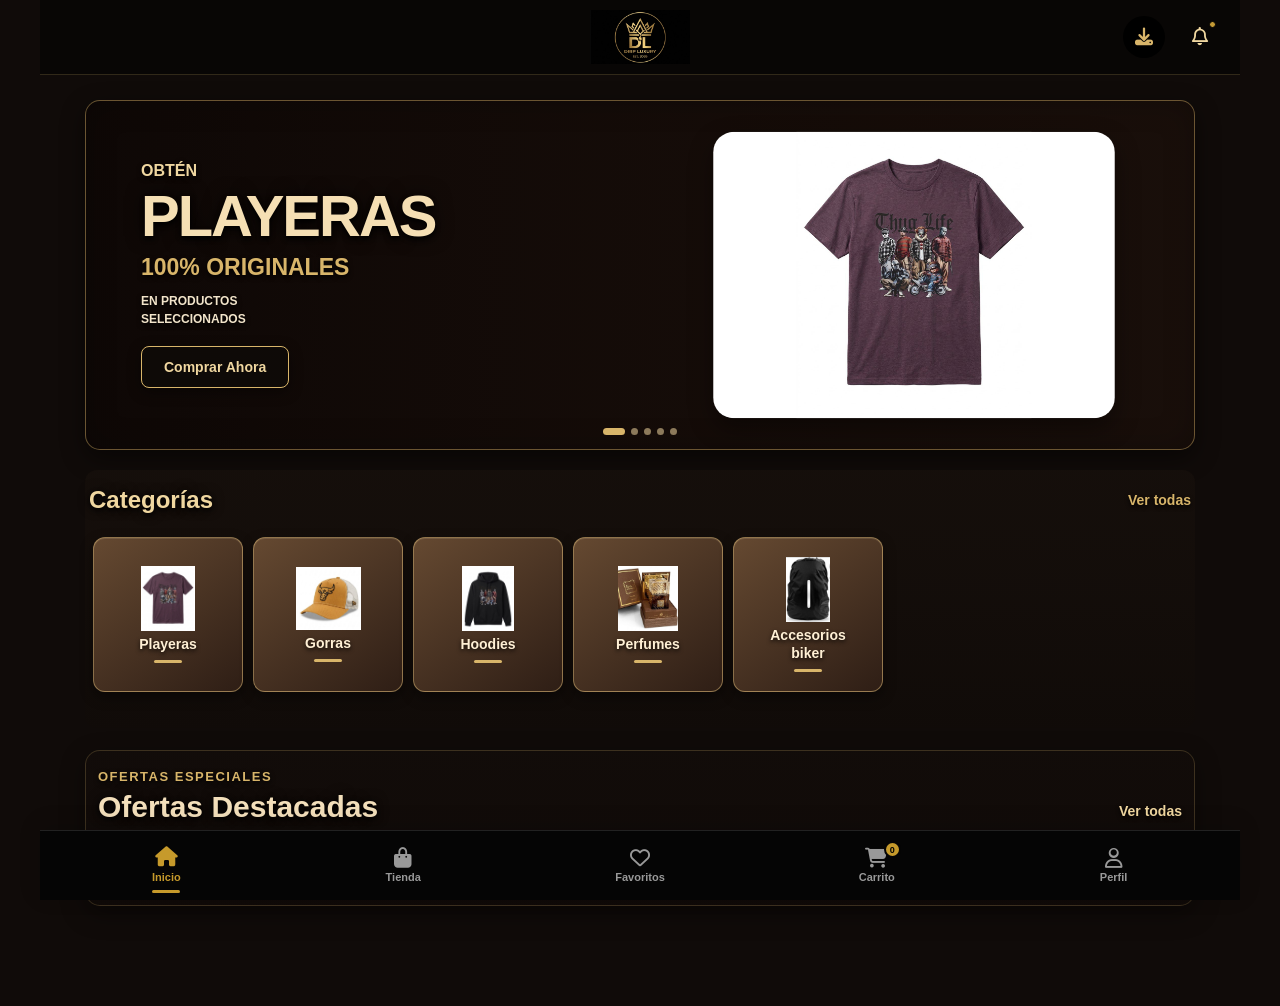
==== commit 65f46932: "Update index.html" ====
--- a/index.html
+++ b/index.html
@@ -2,968 +2,705 @@
 <html lang="es">
 
 <head>
+
     <meta charset="UTF-8">
+
     <meta name="viewport" content="width=device-width, initial-scale=1.0">
 
-    <title>DL Luxury | Halloween</title>
-
-    <!-- PWA -->
+    <title>Inicio</title>
+
+
+    <!-- =====================================================
+         PWA - DL LUXURY VENTAS
+    ====================================================== -->
+
     <link rel="manifest" href="./manifest.json">
-    <meta name="theme-color" content="#10050d">
+
+    <meta name="theme-color" content="#000000">
+
     <meta name="mobile-web-app-capable" content="yes">
+
     <meta name="apple-mobile-web-app-capable" content="yes">
+
     <meta name="apple-mobile-web-app-status-bar-style" content="black">
+
     <meta name="apple-mobile-web-app-title" content="DL Luxury">
 
-    <!-- ICONOS -->
+
+    <!-- =====================================================
+         ICONOS DE LA APP
+    ====================================================== -->
+
     <link rel="icon" type="image/png" sizes="512x512" href="./icono1.png">
+
     <link rel="icon" type="image/png" sizes="192x192" href="./icono2.png">
+
     <link rel="apple-touch-icon" sizes="192x192" href="./icono2.png">
+
+
+    <!-- =====================================================
+         ICONO DEL SITIO
+    ====================================================== -->
+
     <link rel="icon" type="image/png" href="./imglogo.png">
 
-    <!-- CSS ORIGINAL -->
+
+    <!-- =====================================================
+         CSS
+    ====================================================== -->
+
     <link rel="stylesheet" href="./style.css">
 
-    <!-- FONT AWESOME -->
+    <link
+        href="https://fonts.googleapis.com/css2?family=Creepster&family=UnifrakturMaguntia&family=Cinzel:wght@400;500;600;700;800;900&display=swap"
+        rel="stylesheet">
+
+
+
+    <!-- =====================================================
+         FONT AWESOME
+    ====================================================== -->
+
     <link rel="stylesheet" href="https://cdnjs.cloudflare.com/ajax/libs/font-awesome/6.5.2/css/all.min.css">
 
-    <style>
-        /* =====================================================
-           DL LUXURY — HALLOWEEN PREMIUM
-        ===================================================== */
-
-        .halloween-decor {
-            position: fixed;
-            inset: 0;
-            z-index: 8000;
-            overflow: hidden;
-            pointer-events: none;
-            user-select: none;
-            -webkit-user-select: none;
-        }
-
-        .halloween-decor *,
-        .halloween-decor *::before,
-        .halloween-decor *::after {
-            box-sizing: border-box;
-        }
-
-        /* =====================================================
-           CALABAZAS MÁS BRILLANTES
-        ===================================================== */
-
-        .halloween-pumpkin {
-            position: absolute;
-            width: clamp(100px, 13vw, 160px);
-            aspect-ratio: 1;
-            opacity: 1;
-            filter:
-                brightness(1.12) saturate(1.3) drop-shadow(0 0 9px rgba(255, 106, 0, .95)) drop-shadow(0 0 20px rgba(255, 75, 0, .75)) drop-shadow(0 0 38px rgba(255, 125, 0, .5)) drop-shadow(0 12px 12px rgba(0, 0, 0, .6));
-            animation: calabaza-brillante 3s ease-in-out infinite;
-        }
-
-        .halloween-pumpkin svg {
-            width: 100%;
-            height: 100%;
-            overflow: visible;
-            display: block;
-        }
-
-        .pumpkin-left {
-            top: 37%;
-            left: 2px;
-        }
-
-        .pumpkin-right {
-            top: 65%;
-            right: 4px;
-            width: clamp(85px, 10vw, 125px);
-            animation-delay: -1.5s;
-        }
-
-        @keyframes calabaza-brillante {
-
-            0%,
-            100% {
-                filter:
-                    brightness(1.12) saturate(1.3) drop-shadow(0 0 9px rgba(255, 106, 0, .9)) drop-shadow(0 0 20px rgba(255, 75, 0, .7)) drop-shadow(0 0 35px rgba(255, 125, 0, .4)) drop-shadow(0 12px 12px rgba(0, 0, 0, .6));
-                transform: translateY(0) scale(1);
-            }
-
-            50% {
-                filter:
-                    brightness(1.3) saturate(1.5) drop-shadow(0 0 14px rgba(255, 190, 35, 1)) drop-shadow(0 0 30px rgba(255, 90, 0, .95)) drop-shadow(0 0 48px rgba(255, 115, 0, .7)) drop-shadow(0 12px 12px rgba(0, 0, 0, .6));
-                transform: translateY(-5px) scale(1.035);
-            }
-        }
-
-        /* FANTASMAS */
-
-        .halloween-ghost {
-            position: absolute;
-            width: 46px;
-            height: 58px;
-            opacity: .82;
-            filter: drop-shadow(0 0 8px rgba(160, 120, 255, .5));
-            animation: ghost-float 4s ease-in-out infinite;
-        }
-
-        .halloween-ghost svg {
-            width: 100%;
-            height: 100%;
-        }
-
-        .ghost-left {
-            top: 18%;
-            left: 5%;
-        }
-
-        .ghost-right {
-            top: 46%;
-            right: 5%;
-            width: 38px;
-            animation-delay: -2s;
-        }
-
-        @keyframes ghost-float {
-
-            0%,
-            100% {
-                transform: translateY(0);
-            }
-
-            50% {
-                transform: translateY(-12px);
-            }
-        }
-
-        /* MURCIÉLAGOS */
-
-        .halloween-bat {
-            position: absolute;
-            width: 40px;
-            height: 23px;
-            opacity: .9;
-            filter: drop-shadow(0 0 5px rgba(125, 0, 255, .6));
-            animation: bat-fly 3s ease-in-out infinite;
-        }
-
-        .halloween-bat svg {
-            width: 100%;
-            height: 100%;
-        }
-
-        .bat-one {
-            top: 31%;
-            left: 20%;
-        }
-
-        .bat-two {
-            top: 54%;
-            right: 18%;
-            width: 31px;
-            animation-delay: -1.5s;
-        }
-
-        @keyframes bat-fly {
-
-            0%,
-            100% {
-                transform: translateY(0) rotate(-5deg);
-            }
-
-            50% {
-                transform: translateY(-8px) rotate(5deg);
-            }
-        }
-
-        /* TELARAÑAS */
-
-        .halloween-web {
-            position: absolute;
-            top: 0;
-            width: 95px;
-            height: 95px;
-            opacity: .55;
-        }
-
-        .halloween-web svg {
-            width: 100%;
-            height: 100%;
-        }
-
-        .web-left {
-            left: 0;
-        }
-
-        .web-right {
-            right: 0;
-            transform: scaleX(-1);
-        }
-
-        /* =====================================================
-           BRUJA VOLANDO EN PRIMER PLANO
-        ===================================================== */
-
-        .halloween-witch {
-            position: fixed !important;
-            top: 23vh !important;
-            left: -190px;
-            width: 155px;
-            height: 105px;
-            opacity: 1;
-            visibility: visible;
-            z-index: 999999 !important;
-            pointer-events: none !important;
-            filter:
-                drop-shadow(0 0 7px rgba(175, 70, 255, .95)) drop-shadow(0 0 18px rgba(120, 20, 220, .75));
-            animation: bruja-volando-frente 18s linear infinite !important;
-        }
-
-        .halloween-witch svg {
-            width: 100%;
-            height: 100%;
-            overflow: visible;
-        }
-
-        @keyframes bruja-volando-frente {
-            0% {
-                transform: translate3d(0, 0, 0) rotate(-5deg);
-            }
-
-            20% {
-                transform: translate3d(25vw, -25px, 0) rotate(3deg);
-            }
-
-            45% {
-                transform: translate3d(50vw, 12px, 0) rotate(-3deg);
-            }
-
-            70% {
-                transform: translate3d(75vw, -22px, 0) rotate(4deg);
-            }
-
-            100% {
-                transform: translate3d(calc(100vw + 250px), 0, 0) rotate(-4deg);
-            }
-        }
-
-        /* ZOMBIS */
-
-        .halloween-zombie {
-            position: absolute;
-            width: clamp(58px, 8vw, 95px);
-            opacity: .9;
-            filter: drop-shadow(0 0 7px rgba(40, 255, 60, .4));
-        }
-
-        .halloween-zombie svg {
-            width: 100%;
-            height: auto;
-        }
-
-        .zombie-left {
-            bottom: 16%;
-            left: 2%;
-        }
-
-        .zombie-right {
-            bottom: 7%;
-            right: 2%;
-            width: clamp(53px, 7vw, 78px);
-        }
-
-        /* CALAVERAS */
-
-        .halloween-skull {
-            position: absolute;
-            width: clamp(33px, 4.5vw, 52px);
-            opacity: .85;
-            filter: drop-shadow(0 0 6px rgba(255, 25, 45, .5));
-        }
-
-        .halloween-skull svg {
-            display: block;
-            width: 100%;
-            height: auto;
-        }
-
-        .skull-one {
-            top: 68%;
-            left: 14%;
-        }
-
-        .skull-two {
-            top: 16%;
-            right: 21%;
-            width: 36px;
-        }
-
-        .skull-three {
-            bottom: 25%;
-            right: 13%;
-            width: 40px;
-        }
-
-        /* TUMBAS */
-
-        .halloween-grave {
-            position: absolute;
-            bottom: -2px;
-            width: clamp(70px, 9vw, 110px);
-            height: clamp(105px, 14vw, 155px);
-            opacity: .82;
-            filter:
-                drop-shadow(0 0 7px rgba(120, 0, 25, .5)) drop-shadow(0 7px 12px rgba(0, 0, 0, .9));
-        }
-
-        .halloween-grave svg {
-            width: 100%;
-            height: 100%;
-        }
-
-        .grave-left {
-            left: 8%;
-        }
-
-        .grave-right {
-            right: 8%;
-            width: clamp(65px, 8vw, 95px);
-        }
-
-        .grave-center {
-            left: 50%;
-            width: 65px;
-            height: 90px;
-            transform: translateX(-50%);
-            opacity: .4;
-        }
-
-        /* SUELO */
-
-        .halloween-ground {
-            position: absolute;
-            bottom: 0;
-            left: 0;
-            width: 100%;
-            height: 28px;
-            background: linear-gradient(180deg,
-                    transparent,
-                    rgba(10, 4, 12, .7) 40%,
-                    rgba(4, 2, 5, .95));
-            border-top: 1px solid rgba(110, 15, 35, .22);
-        }
-
-        /* MÓVILES */
-
-        @media (max-width: 600px) {
-            .halloween-luna {
-                width: 48px;
-                height: 48px;
-                top: 12%;
-                right: 9%;
-            }
-
-            .pumpkin-left {
-                width: 86px;
-                left: -8px;
-                top: 43%;
-            }
-
-            .pumpkin-right {
-                width: 72px;
-                right: -5px;
-                top: 68%;
-            }
-
-            .halloween-ghost {
-                width: 34px;
-                height: 45px;
-            }
-
-            .halloween-web {
-                width: 58px;
-                height: 58px;
-            }
-
-            .halloween-witch {
-                width: 110px;
-                height: 75px;
-                top: 19vh !important;
-            }
-
-            .halloween-zombie {
-                width: 52px;
-            }
-
-            .zombie-right {
-                width: 47px;
-            }
-
-            .halloween-grave {
-                width: 62px;
-                height: 92px;
-            }
-
-            .grave-center {
-                width: 45px;
-                height: 70px;
-                opacity: .3;
-            }
-
-            .halloween-ground {
-                height: 20px;
-            }
-        }
-
-        @media (prefers-reduced-motion: reduce) {
-
-            .halloween-pumpkin,
-            .halloween-ghost,
-            .halloween-bat {
-                animation: none;
-            }
-        }
-    </style>
 </head>
 
+
 <body>
 
-    <!-- DECORACIÓN HALLOWEEN -->
-
-    <div class="halloween-decor" aria-hidden="true">
-
-        <div class="halloween-luna"></div>
-
-        <!-- TELARAÑA IZQUIERDA -->
-        <div class="halloween-web web-left">
-            <svg viewBox="0 0 100 100" fill="none">
-                <path d="M0 0 L100 100 M0 35 L65 0 M0 65 L35 0 M0 0 L100 0 M0 0 L0 100" stroke="#d6c7dc"
-                    stroke-width="1.3" />
-                <path d="M0 20 Q22 23 24 0 M0 42 Q42 45 45 0 M0 64 Q62 65 65 0" stroke="#d6c7dc" stroke-width="1"
-                    fill="none" />
-            </svg>
-        </div>
-
-        <!-- TELARAÑA DERECHA -->
-        <div class="halloween-web web-right">
-            <svg viewBox="0 0 100 100" fill="none">
-                <path d="M0 0 L100 100 M0 35 L65 0 M0 65 L35 0 M0 0 L100 0 M0 0 L0 100" stroke="#d6c7dc"
-                    stroke-width="1.3" />
-                <path d="M0 20 Q22 23 24 0 M0 42 Q42 45 45 0 M0 64 Q62 65 65 0" stroke="#d6c7dc" stroke-width="1"
-                    fill="none" />
-            </svg>
-        </div>
-
-        <!-- CALABAZA IZQUIERDA -->
-        <div class="halloween-pumpkin pumpkin-left">
-            <svg viewBox="0 0 200 200" xmlns="http://www.w3.org/2000/svg">
-                <defs>
-                    <radialGradient id="pumpkinSkinA" cx="32%" cy="22%" r="78%">
-                        <stop offset="0%" stop-color="#fff0a0" />
-                        <stop offset="23%" stop-color="#ffbd35" />
-                        <stop offset="52%" stop-color="#ff790b" />
-                        <stop offset="78%" stop-color="#e84a00" />
-                        <stop offset="100%" stop-color="#792000" />
-                    </radialGradient>
-
-                    <linearGradient id="stemA" x1="0" y1="0" x2="1" y2="1">
-                        <stop offset="0%" stop-color="#82b94b" />
-                        <stop offset="35%" stop-color="#397a28" />
-                        <stop offset="100%" stop-color="#153d19" />
-                    </linearGradient>
-
-                    <linearGradient id="eyeGlowA" x1="0" y1="0" x2="0" y2="1">
-                        <stop offset="0%" stop-color="#fffde0" />
-                        <stop offset="50%" stop-color="#fff36a" />
-                        <stop offset="100%" stop-color="#ff8a0a" />
-                    </linearGradient>
-
-                    <filter id="pumpkinLightA" x="-60%" y="-60%" width="220%" height="220%">
-                        <feGaussianBlur stdDeviation="5" result="blur" />
-                        <feMerge>
-                            <feMergeNode in="blur" />
-                            <feMergeNode in="SourceGraphic" />
-                        </feMerge>
-                    </filter>
-                </defs>
-
-                <ellipse cx="101" cy="171" rx="69" ry="12" fill="#130a07" opacity=".5" />
-
-                <path d="M48 139 C27 151 22 170 7 165 C-3 160 9 150 20 155 C34 160 35 142 43 130" fill="none"
-                    stroke="#276b2d" stroke-width="5" stroke-linecap="round" />
-
-                <path d="M23 154 C2 136 2 120 7 112 C17 121 29 132 32 148Z" fill="#397e32" stroke="#174923"
-                    stroke-width="2" />
-
-                <path d="M89 43 C78 28 87 15 96 7 C100 19 106 22 104 39 L112 48 L87 53Z" fill="url(#stemA)"
-                    stroke="#285820" stroke-width="2" />
-
-                <path
-                    d="M101 37 C78 21 51 35 37 54 C17 79 24 120 43 143 C57 159 77 164 101 156 C125 165 146 154 161 136 C181 111 181 75 161 53 C146 35 123 24 101 37Z"
-                    fill="url(#pumpkinSkinA)" stroke="#a43c08" stroke-width="2.5" />
-
-                <path d="M101 39 C82 60 80 115 101 156" fill="none" stroke="#ffed9b" stroke-width="12" opacity=".35" />
-
-                <path d="M74 40 C52 64 52 119 72 151" fill="none" stroke="#ffb83d" stroke-width="15" opacity=".35" />
-
-                <path d="M128 39 C149 64 150 119 129 151" fill="none" stroke="#ffb83d" stroke-width="15"
-                    opacity=".35" />
-
-                <path d="M43 76 Q57 64 79 76 L66 96 Q57 101 49 90Z" fill="url(#eyeGlowA)"
-                    filter="url(#pumpkinLightA)" />
-
-                <path d="M124 76 Q146 64 159 76 L153 90 Q145 101 136 96Z" fill="url(#eyeGlowA)"
-                    filter="url(#pumpkinLightA)" />
-
-                <path
-                    d="M39 105 Q56 115 72 108 Q87 115 101 109 Q119 115 134 107 Q148 103 160 98 L151 123 Q130 143 101 142 Q69 145 47 127Z"
-                    fill="#5d1b00" />
-
-                <path
-                    d="M39 105 Q56 115 72 108 Q87 115 101 109 Q119 115 134 107 Q148 103 160 98 L151 123 Q130 143 101 142 Q69 145 47 127Z"
-                    fill="url(#eyeGlowA)" filter="url(#pumpkinLightA)" />
-
-                <path
-                    d="M59 115 L68 117 L62 126Z M82 116 L91 116 L86 128Z M112 115 L122 114 L117 127Z M137 110 L145 107 L139 119Z"
-                    fill="#9a3b00" />
-
-                <path d="M105 42 C116 28 128 30 134 37 C124 44 116 47 105 42Z" fill="#397e32" stroke="#174923"
-                    stroke-width="2" />
-            </svg>
-        </div>
-
-        <!-- CALABAZA DERECHA -->
-        <div class="halloween-pumpkin pumpkin-right">
-            <svg viewBox="0 0 200 200" xmlns="http://www.w3.org/2000/svg">
-                <defs>
-                    <radialGradient id="pumpkinSkinB" cx="32%" cy="22%" r="78%">
-                        <stop offset="0%" stop-color="#fff0a0" />
-                        <stop offset="23%" stop-color="#ffbd35" />
-                        <stop offset="52%" stop-color="#ff790b" />
-                        <stop offset="78%" stop-color="#e84a00" />
-                        <stop offset="100%" stop-color="#792000" />
-                    </radialGradient>
-
-                    <linearGradient id="stemB" x1="0" y1="0" x2="1" y2="1">
-                        <stop offset="0%" stop-color="#82b94b" />
-                        <stop offset="35%" stop-color="#397a28" />
-                        <stop offset="100%" stop-color="#153d19" />
-                    </linearGradient>
-
-                    <linearGradient id="eyeGlowB" x1="0" y1="0" x2="0" y2="1">
-                        <stop offset="0%" stop-color="#fffde0" />
-                        <stop offset="50%" stop-color="#fff36a" />
-                        <stop offset="100%" stop-color="#ff8a0a" />
-                    </linearGradient>
-
-                    <filter id="pumpkinLightB" x="-60%" y="-60%" width="220%" height="220%">
-                        <feGaussianBlur stdDeviation="5" result="blur" />
-                        <feMerge>
-                            <feMergeNode in="blur" />
-                            <feMergeNode in="SourceGraphic" />
-                        </feMerge>
-                    </filter>
-                </defs>
-
-                <path d="M43 136 C23 150 18 166 5 159 C-2 154 9 146 18 151" fill="none" stroke="#276b2d"
-                    stroke-width="5" stroke-linecap="round" />
-
-                <path d="M88 43 C78 29 86 15 96 8 C101 19 106 24 104 39 L112 48 L88 53Z" fill="url(#stemB)"
-                    stroke="#285820" stroke-width="2" />
-
-                <path
-                    d="M101 37 C78 21 51 35 37 54 C17 79 24 120 43 143 C57 159 77 164 101 156 C125 165 146 154 161 136 C181 111 181 75 161 53 C146 35 123 24 101 37Z"
-                    fill="url(#pumpkinSkinB)" stroke="#a43c08" stroke-width="2.5" />
-
-                <path d="M101 39 C82 60 80 115 101 156" fill="none" stroke="#ffed9b" stroke-width="12" opacity=".35" />
-
-                <path d="M74 40 C52 64 52 119 72 151" fill="none" stroke="#ffb83d" stroke-width="13" opacity=".35" />
-
-                <path d="M128 39 C149 64 150 119 129 151" fill="none" stroke="#ffb83d" stroke-width="13"
-                    opacity=".35" />
-
-                <path d="M43 76 Q57 64 79 76 L66 96 Q57 101 49 90Z" fill="url(#eyeGlowB)"
-                    filter="url(#pumpkinLightB)" />
-
-                <path d="M124 76 Q146 64 159 76 L153 90 Q145 101 136 96Z" fill="url(#eyeGlowB)"
-                    filter="url(#pumpkinLightB)" />
-
-                <path
-                    d="M39 105 Q56 115 72 108 Q87 115 101 109 Q119 115 134 107 Q148 103 160 98 L151 123 Q130 143 101 142 Q69 145 47 127Z"
-                    fill="#5d1b00" />
-
-                <path
-                    d="M39 105 Q56 115 72 108 Q87 115 101 109 Q119 115 134 107 Q148 103 160 98 L151 123 Q130 143 101 142 Q69 145 47 127Z"
-                    fill="url(#eyeGlowB)" filter="url(#pumpkinLightB)" />
-
-                <path
-                    d="M59 115 L68 117 L62 126Z M82 116 L91 116 L86 128Z M112 115 L122 114 L117 127Z M137 110 L145 107 L139 119Z"
-                    fill="#9a3b00" />
-
-                <path d="M105 42 C116 28 128 30 134 37 C124 44 116 47 105 42Z" fill="#397e32" stroke="#174923"
-                    stroke-width="2" />
-            </svg>
-        </div>
-
-        <!-- FANTASMA IZQUIERDO -->
-        <div class="halloween-ghost ghost-left">
-            <svg viewBox="0 0 70 85">
-                <path d="M10 77 L10 35 C10 17 22 5 36 5 C51 5 61 18 61 35 L61 77 L48 69 L37 79 L25 69Z" fill="#e9e7ef"
-                    stroke="#a5a0b8" stroke-width="2" />
-                <ellipse cx="26" cy="37" rx="4" ry="7" fill="#1c1428" />
-                <ellipse cx="46" cy="37" rx="4" ry="7" fill="#1c1428" />
-                <ellipse cx="36" cy="51" rx="6" ry="8" fill="#1c1428" />
-            </svg>
-        </div>
-
-        <!-- FANTASMA DERECHO -->
-        <div class="halloween-ghost ghost-right">
-            <svg viewBox="0 0 70 85">
-                <path d="M10 77 L10 35 C10 17 22 5 36 5 C51 5 61 18 61 35 L61 77 L48 69 L37 79 L25 69Z" fill="#e9e7ef"
-                    stroke="#a5a0b8" stroke-width="2" />
-                <ellipse cx="26" cy="37" rx="4" ry="7" fill="#1c1428" />
-                <ellipse cx="46" cy="37" rx="4" ry="7" fill="#1c1428" />
-                <ellipse cx="36" cy="51" rx="6" ry="8" fill="#1c1428" />
-            </svg>
-        </div>
-
-        <!-- MURCIÉLAGOS -->
-        <div class="halloween-bat bat-one">
-            <svg viewBox="0 0 80 40">
-                <path d="M40 17 L32 8 L28 20 L8 7 L14 26 L3 31 L27 33 L40 24 L53 33 L77 31 L66 26 L72 7 L52 20 L48 8Z"
-                    fill="#171020" stroke="#4d315f" stroke-width="1.5" />
-                <circle cx="36" cy="18" r="1.8" fill="#ff4b26" />
-                <circle cx="44" cy="18" r="1.8" fill="#ff4b26" />
-            </svg>
-        </div>
-
-        <div class="halloween-bat bat-two">
-            <svg viewBox="0 0 80 40">
-                <path d="M40 17 L32 8 L28 20 L8 7 L14 26 L3 31 L27 33 L40 24 L53 33 L77 31 L66 26 L72 7 L52 20 L48 8Z"
-                    fill="#171020" stroke="#4d315f" stroke-width="1.5" />
-                <circle cx="36" cy="18" r="1.8" fill="#ff4b26" />
-                <circle cx="44" cy="18" r="1.8" fill="#ff4b26" />
-            </svg>
-        </div>
-
-        <!-- BRUJA: SE MOVERÁ AL BODY PARA QUEDAR DELANTE -->
-        <div class="halloween-witch" id="halloweenWitch">
-            <svg viewBox="0 0 200 130">
-                <path d="M42 90 L166 69" stroke="#8a542c" stroke-width="5" stroke-linecap="round" />
-                <path d="M163 68 Q180 58 194 67 Q185 77 197 84 Q179 87 164 75Z" fill="#b57a37" stroke="#6f411d"
-                    stroke-width="2" />
-                <path d="M83 43 Q65 52 72 72 L54 85 Q85 91 104 74 L126 78 Q117 57 104 43Z" fill="#39204f"
-                    stroke="#241133" stroke-width="2" />
-                <path d="M84 43 L106 44 L116 70 L91 75 L80 58Z" fill="#241133" />
-                <circle cx="92" cy="32" r="13" fill="#b77b5b" />
-                <path d="M102 33 L114 38 L103 40Z" fill="#b77b5b" />
-                <path d="M70 25 L95 1 L109 27Z" fill="#21102f" stroke="#4d286a" stroke-width="2" />
-                <path d="M64 27 Q88 20 116 29 Q92 35 64 27Z" fill="#12091d" stroke="#4d286a" stroke-width="2" />
-                <path d="M96 31 L103 33" stroke="#ffb52e" stroke-width="3" stroke-linecap="round" />
-                <path d="M105 49 L128 61 L143 59" fill="none" stroke="#b77b5b" stroke-width="5"
-                    stroke-linecap="round" />
-                <path d="M85 68 L76 83 L88 87 M101 72 L113 83 L124 82" fill="none" stroke="#21102f" stroke-width="6"
-                    stroke-linecap="round" />
-                <path d="M29 38 L32 46 L40 49 L32 52 L29 60 L26 52 L18 49 L26 46Z" fill="#d6a8ff" />
-                <path d="M151 32 L153 38 L159 40 L153 42 L151 48 L149 42 L143 40 L149 38Z" fill="#ff9c28" />
-            </svg>
-        </div>
-
-
-
-        <!-- CALAVERA -->
-        <div class="halloween-skull skull-one">
-            <svg viewBox="0 0 100 110">
-                <path
-                    d="M50 7 C24 7 12 25 14 48 C15 62 23 72 33 77 L34 95 L66 95 L67 77 C77 72 85 62 86 48 C88 25 76 7 50 7Z"
-                    fill="#e8dfc8" stroke="#8d7a69" stroke-width="3" />
-                <path d="M23 43 Q27 29 40 38 L38 52 L27 57Z M77 43 Q73 29 60 38 L62 52 L73 57Z" fill="#170b19" />
-                <path d="M43 57 L50 47 L57 57 L50 66Z" fill="#26131e" />
-                <path d="M36 78 L36 91 M45 79 L45 94 M55 79 L55 94 M64 78 L64 91" stroke="#3b2930" stroke-width="3" />
-            </svg>
-        </div>
-
-        <!-- TUMBAS -->
-        <div class="halloween-grave grave-left">
-            <svg viewBox="0 0 120 180">
-                <path d="M17 174 L22 53 Q23 15 60 10 Q97 15 98 53 L103 174Z" fill="#28232f" stroke="#75677d"
-                    stroke-width="3" />
-                <path d="M60 42 L60 76 M45 53 L75 53" stroke="#a9a0b2" stroke-width="7" stroke-linecap="round" />
-                <path d="M60 43 L60 75 M45 54 L75 54" stroke="#201723" stroke-width="3" stroke-linecap="round" />
-                <text x="60" y="100" text-anchor="middle" fill="#c8b9c9" font-size="12" font-family="serif"
-                    letter-spacing="2">R.I.P.</text>
-                <path d="M35 114 L46 120 L40 131 L48 141 M81 105 L74 118 L82 126 L76 137" fill="none" stroke="#17111d"
-                    stroke-width="3" />
-                <path d="M13 174 L107 174" stroke="#b12b42" stroke-width="3" />
-            </svg>
-        </div>
-
-        <div class="halloween-grave grave-right">
-            <svg viewBox="0 0 120 180">
-                <path d="M17 174 L22 53 Q23 15 60 10 Q97 15 98 53 L103 174Z" fill="#29202f" stroke="#79647e"
-                    stroke-width="3" />
-                <path d="M60 42 L60 76 M45 53 L75 53" stroke="#c02b45" stroke-width="7" stroke-linecap="round" />
-                <path d="M60 43 L60 75 M45 54 L75 54" stroke="#201723" stroke-width="3" stroke-linecap="round" />
-                <text x="60" y="100" text-anchor="middle" fill="#c8b9c9" font-size="12" font-family="serif"
-                    letter-spacing="2">R.I.P.</text>
-                <path d="M35 114 L46 120 L40 131 L48 141 M81 105 L74 118 L82 126" fill="none" stroke="#17111d"
-                    stroke-width="3" />
-                <path d="M13 174 L107 174" stroke="#b12b42" stroke-width="3" />
-            </svg>
-        </div>
-
-        <div class="halloween-niebla"></div>
-        <div class="halloween-ground"></div>
-    </div>
-
-
-    <!-- APP ORIGINAL -->
+
     <div class="app">
 
+
+        <!-- =====================================================
+             HEADER
+        ====================================================== -->
+
         <header class="hearder">
 
+
+            <!-- =================================================
+                 MENÚ
+            ================================================== -->
+
             <button class="menu-btn" type="button">
+
                 <i></i>
+
             </button>
+
+
+
+            <!-- =================================================
+                 BOTÓN DESCARGAR APLICACIÓN
+            ================================================== -->
 
             <button class="boton-descargar-app" id="botonDescargarApp" type="button" title="Descargar aplicación"
                 aria-label="Descargar aplicación">
+
                 <i class="fa-solid fa-download"></i>
+
             </button>
 
+
+
+            <!-- =================================================
+                 LOGO
+            ================================================== -->
+
             <div class="logo">
+
                 <img src="./imglogo.png" alt="Drip Luxury">
+
             </div>
 
+
+
+            <!-- =================================================
+                 NOTIFICACIONES
+            ================================================== -->
+
             <button class="notificacion" type="button">
+
                 <i class="fa-regular fa-bell"></i>
+
                 <span></span>
+
             </button>
 
         </header>
 
+
+
+        <!-- =====================================================
+             CONTENIDO PRINCIPAL
+        ====================================================== -->
+
         <main class="content">
 
-            <!-- BANNER / HERO -->
+
+            <!-- =================================================
+                 BANNER / HERO
+            ================================================== -->
+
             <section class="hero">
+
                 <div class="hero-slider">
 
+
+                    <!-- PRODUCTO 1 -->
+
                     <div class="hero-silder active">
+
                         <div class="hero-text">
+
                             <p>Obtén</p>
+
                             <h1>Playeras</h1>
+
                             <h3>100% Originales</h3>
-                            <small>En productos<br>seleccionados</small>
-                            <a href="./playeras.html" class="hero-btn">Comprar Ahora</a>
-                        </div>
+
+                            <small>
+                                En productos<br>
+                                seleccionados
+                            </small>
+
+                            <a href="./playeras.html" class="hero-btn">
+
+                                Comprar Ahora
+
+                            </a>
+
+                        </div>
+
+
                         <div class="hero-productos">
+
                             <img src="./imgplayera.jpeg" alt="Playeras">
-                        </div>
+
+                        </div>
+
                     </div>
 
+
+
+                    <!-- PRODUCTO 2 -->
+
                     <div class="hero-silder">
+
                         <div class="hero-text">
+
                             <p>Obtén</p>
+
                             <h1>Gorras</h1>
+
                             <h3>100% Originales</h3>
-                            <small>En productos<br>seleccionados</small>
-                            <a href="./gorras.html" class="hero-btn">Comprar Ahora</a>
-                        </div>
+
+                            <small>
+                                En productos<br>
+                                seleccionados
+                            </small>
+
+                            <a href="./gorras.html" class="hero-btn">
+
+                                Comprar Ahora
+
+                            </a>
+
+                        </div>
+
+
                         <div class="hero-productos">
+
                             <img src="./imggorras.jpeg" alt="Gorras">
-                        </div>
+
+                        </div>
+
                     </div>
 
+
+
+                    <!-- PRODUCTO 3 -->
+
                     <div class="hero-silder">
+
                         <div class="hero-text">
+
                             <p>Obtén</p>
+
                             <h1>Hoodies</h1>
+
                             <h3>100% Originales</h3>
-                            <small>En productos<br>seleccionados</small>
-                            <a href="./hoodies.html" class="hero-btn">Comprar Ahora</a>
-                        </div>
+
+                            <small>
+                                En productos<br>
+                                seleccionados
+                            </small>
+
+                            <a href="./hoodies.html" class="hero-btn">
+
+                                Comprar Ahora
+
+                            </a>
+
+                        </div>
+
+
                         <div class="hero-productos">
+
                             <img src="./hoodieimg.jpeg" alt="Hoodies">
-                        </div>
+
+                        </div>
+
                     </div>
 
+
+
+                    <!-- PRODUCTO 4 -->
+
                     <div class="hero-silder">
+
                         <div class="hero-text">
+
                             <p>Obtén</p>
+
                             <h1>Perfumes</h1>
+
                             <h3>100% Originales</h3>
-                            <small>En productos<br>seleccionados</small>
-                            <a href="./perfumes.html" class="hero-btn">Comprar Ahora</a>
-                        </div>
+
+                            <small>
+                                En productos<br>
+                                seleccionados
+                            </small>
+
+                            <a href="./perfumes.html" class="hero-btn">
+
+                                Comprar Ahora
+
+                            </a>
+
+                        </div>
+
+
                         <div class="hero-productos">
+
                             <img src="./imgperfumes.jpeg" alt="Perfumes">
-                        </div>
+
+                        </div>
+
                     </div>
 
+
+
+                    <!-- PRODUCTO 5 -->
+
                     <div class="hero-silder">
+
                         <div class="hero-text">
+
                             <p>Obtén</p>
+
                             <h1>Accesorios biker</h1>
+
                             <h3></h3>
-                            <small>En productos<br>seleccionados</small>
-                            <a href="./accesorios.html" class="hero-btn">Comprar Ahora</a>
-                        </div>
+
+                            <small>
+                                En productos<br>
+                                seleccionados
+                            </small>
+
+                            <a href="./accesorios.html" class="hero-btn">
+
+                                Comprar Ahora
+
+                            </a>
+
+                        </div>
+
+
                         <div class="hero-productos">
+
                             <img src="./accesoriosimg.jpeg" alt="Accesorios de moto">
-                        </div>
+
+                        </div>
+
                     </div>
 
                 </div>
 
+
+
+                <!-- =================================================
+                     PUNTITOS DEL SLIDER
+                ================================================== -->
+
                 <div class="slider-dots">
+
                     <span class="active"></span>
+
                     <span></span>
+
                     <span></span>
+
                     <span></span>
+
                     <span></span>
+
                 </div>
+
             </section>
 
-            <!-- CATEGORÍAS -->
+
+
+            <!-- =================================================
+                 CATEGORÍAS
+            ================================================== -->
+
             <section class="categorias-section">
+
                 <div class="section-title">
+
                     <h2>Categorías</h2>
-                    <a href="./tienda.html">Ver todas</a>
+
+                    <a href="./tienda.html">
+
+                        Ver todas
+
+                    </a>
+
                 </div>
 
+
                 <div class="categories">
 
+
+                    <!-- PLAYERAS -->
+
                     <a href="./playeras.html" class="category">
+
                         <div class="cat-icon">
+
                             <img src="./imgplayera.jpeg" alt="Playera">
-                        </div>
-                        <span>Playeras</span>
+
+                        </div>
+
+                        <span>
+                            Playeras
+                        </span>
+
                     </a>
 
+
+
+                    <!-- GORRAS -->
+
                     <a href="./gorras.html" class="category">
+
                         <div class="cat-icon">
+
                             <img src="./gorra-img.jpeg" alt="Gorras">
-                        </div>
-                        <span>Gorras</span>
+
+                        </div>
+
+                        <span>
+                            Gorras
+                        </span>
+
                     </a>
 
+
+
+                    <!-- HOODIES -->
+
                     <a href="./hoodies.html" class="category">
+
                         <div class="cat-icon">
+
                             <img src="./hoodieimg.jpeg" alt="Hoodie">
-                        </div>
-                        <span>Hoodies</span>
+
+                        </div>
+
+                        <span>
+                            Hoodies
+                        </span>
+
                     </a>
 
+
+
+                    <!-- PERFUMES -->
+
                     <a href="./perfumes.html" class="category">
+
                         <div class="cat-icon">
+
                             <img src="./img-perfumeb.jpeg" alt="Perfumes">
-                        </div>
-                        <span>Perfumes</span>
+
+                        </div>
+
+                        <span>
+                            Perfumes
+                        </span>
+
                     </a>
 
+
+
+                    <!-- ACCESORIOS -->
+
                     <a href="./accesorios.html" class="category">
+
                         <div class="cat-icon">
+
                             <img src="./biker-img.jpeg" alt="Accesorios">
-                        </div>
-                        <span>Accesorios<br>biker</span>
+
+                        </div>
+
+                        <span>
+                            Accesorios<br>
+                            biker
+                        </span>
+
                     </a>
 
                 </div>
+
             </section>
 
-            <!-- OFERTAS -->
+
+
+            <!-- =================================================
+                 OFERTAS DESTACADAS
+            ================================================== -->
+
             <div class="products">
+
                 <section class="ofertas-section">
 
+
                     <div class="ofertas-header">
+
                         <div>
-                            <span>OFERTAS ESPECIALES</span>
-                            <h2>Ofertas Destacadas</h2>
-                            <p>Encuentra productos a precios especiales.</p>
-                        </div>
-
-                        <a href="./descuentos.html">Ver todas</a>
+
+                            <span>
+                                OFERTAS ESPECIALES
+                            </span>
+
+                            <h2>
+                                Ofertas Destacadas
+                            </h2>
+
+                            <p>
+                                Encuentra productos a precios especiales.
+                            </p>
+
+                        </div>
+
+
+                        <a href="./descuentos.html">
+
+                            Ver todas
+
+                        </a>
+
                     </div>
 
-                    <div class="ofertas-container" id="ofertasContainer"></div>
+
+                    <div class="ofertas-container" id="ofertasContainer">
+
+                    </div>
 
                 </section>
+
             </div>
 
         </main>
 
-        <!-- NAVEGACIÓN INFERIOR -->
+
+
+        <!-- =====================================================
+             NAVEGACIÓN INFERIOR
+        ====================================================== -->
+
         <nav class="bottom-nav">
 
+
+            <!-- INICIO -->
+
             <a href="./index.html" class="nav-item active">
+
                 <i class="fa-solid fa-house"></i>
-                <span>Inicio</span>
+
+                <span>
+                    Inicio
+                </span>
+
             </a>
 
+
+
+            <!-- TIENDA -->
+
             <a href="./tienda.html" class="nav-item">
+
                 <i class="fa-solid fa-bag-shopping"></i>
-                <span>Tienda</span>
+
+                <span>
+                    Tienda
+                </span>
+
             </a>
 
+
+
+            <!-- FAVORITOS -->
+
             <a href="./favorito.html" class="nav-item">
+
                 <i class="fa-regular fa-heart"></i>
-                <span>Favoritos</span>
+
+                <span>
+                    Favoritos
+                </span>
+
             </a>
 
+
+
+            <!-- CARRITO -->
+
             <a href="./carrito.html" class="nav-item cart">
+
                 <i class="fa-solid fa-cart-shopping"></i>
+
                 <b>0</b>
-                <span>Carrito</span>
+
+                <span>
+                    Carrito
+                </span>
+
             </a>
 
+
+
+            <!-- PERFIL -->
+
             <a href="./perfil.html" class="nav-item">
+
                 <i class="fa-regular fa-user"></i>
-                <span>Perfil</span>
+
+                <span>
+                    Perfil
+                </span>
+
             </a>
 
         </nav>
 
     </div>
 
-    <!-- MODAL DE OFERTA -->
+
+
+    <!-- =========================================================
+         MODAL DE OFERTA
+    ========================================================== -->
+
     <div class="modal-producto" id="modalOferta">
 
         <div class="modal-producto-contenido">
 
+
+            <!-- CERRAR -->
+
             <button class="modal-cerrar" id="cerrarModalOferta" type="button" aria-label="Cerrar">
+
                 <i class="fa-solid fa-xmark"></i>
+
             </button>
 
+
+            <!-- IMAGEN -->
+
             <div class="modal-producto-imagen">
+
                 <img id="modalOfertaImagen" src="" alt="Producto">
+
             </div>
 
+
+            <!-- INFORMACIÓN -->
+
             <div class="modal-producto-info">
 
-                <span class="modal-producto-categoria">Oferta especial</span>
-
-                <h2 id="modalOfertaNombre">Producto</h2>
+                <span class="modal-producto-categoria">
+                    Oferta especial
+                </span>
+
+
+                <h2 id="modalOfertaNombre">
+                    Producto
+                </h2>
+
+
+                <!-- PRECIOS -->
 
                 <div class="modal-producto-precios">
-                    <span class="modal-precio-original" id="modalOfertaPrecioOriginal">Q0.00</span>
-                    <span class="modal-precio-final" id="modalOfertaPrecio">Q0.00</span>
-                    <span class="modal-descuento" id="modalOfertaDescuento">-0%</span>
+
+                    <span class="modal-precio-original" id="modalOfertaPrecioOriginal">
+
+                        Q0.00
+
+                    </span>
+
+
+                    <span class="modal-precio-final" id="modalOfertaPrecio">
+
+                        Q0.00
+
+                    </span>
+
+
+                    <span class="modal-descuento" id="modalOfertaDescuento">
+
+                        -0%
+
+                    </span>
+
                 </div>
 
+
+                <!-- STOCK -->
+
                 <p class="modal-producto-stock">
+
                     Stock disponible:
-                    <strong id="modalOfertaStock">0</strong>
+
+                    <strong id="modalOfertaStock">
+                        0
+                    </strong>
+
                 </p>
 
+
+                <!-- CARRITO -->
+
                 <button class="modal-btn-carrito" id="modalOfertaComprar" type="button">
+
                     <i class="fa-solid fa-cart-shopping"></i>
+
                     Carrito de compras
+
                 </button>
 
+
+                <!-- FAVORITO -->
+
                 <button class="modal-btn-favorito" id="modalOfertaFavorito" type="button">
+
                     <i class="fa-regular fa-heart"></i>
+
                     Favorito
+
                 </button>
 
             </div>
@@ -972,98 +709,217 @@
 
     </div>
 
-    <!-- SUPABASE -->
+
+
+    <!-- =========================================================
+         SUPABASE
+    ========================================================== -->
+
     <script src="https://cdn.jsdelivr.net/npm/@supabase/supabase-js@2"></script>
 
-    <!-- JAVASCRIPT PRINCIPAL -->
+
+
+    <!-- =========================================================
+         JAVASCRIPT PRINCIPAL
+    ========================================================== -->
+
     <script src="./script.js"></script>
 
-    <!-- SLIDER -->
+
+
+    <!-- =========================================================
+         SLIDER
+    ========================================================== -->
+
     <script src="./slider.js"></script>
 
-    <!-- PWA - INSTALACIÓN -->
+
+
+    <!-- =========================================================
+         PWA - INSTALACIÓN
+    ========================================================== -->
+
     <script>
+
         let deferredPrompt = null;
 
+
         const botonDescargarApp =
-            document.getElementById("botonDescargarApp");
-
-        window.addEventListener("beforeinstallprompt", function (event) {
-            event.preventDefault();
-            deferredPrompt = event;
-
-            if (botonDescargarApp) {
-                botonDescargarApp.style.display = "flex";
+            document.getElementById(
+                "botonDescargarApp"
+            );
+
+
+
+        /* =====================================================
+           DETECTAR INSTALACIÓN
+        ===================================================== */
+
+        window.addEventListener(
+            "beforeinstallprompt",
+            function (event) {
+
+                event.preventDefault();
+
+                deferredPrompt = event;
+
+
+                if (botonDescargarApp) {
+
+                    botonDescargarApp.style.display =
+                        "flex";
+
+                }
+
             }
-        });
+        );
+
+
+
+        /* =====================================================
+           BOTÓN DESCARGAR
+        ===================================================== */
 
         if (botonDescargarApp) {
-            botonDescargarApp.addEventListener("click", async function () {
-
-                if (deferredPrompt) {
-                    deferredPrompt.prompt();
-
-                    const resultado = await deferredPrompt.userChoice;
-
-                    console.log(
-                        "Resultado de instalación:",
-                        resultado.outcome
+
+            botonDescargarApp.addEventListener(
+                "click",
+                async function () {
+
+
+                    /* =============================================
+                       ANDROID / CHROME / EDGE
+                    ============================================= */
+
+                    if (deferredPrompt) {
+
+                        deferredPrompt.prompt();
+
+
+                        const resultado =
+                            await deferredPrompt.userChoice;
+
+
+                        console.log(
+                            "Resultado de instalación:",
+                            resultado.outcome
+                        );
+
+
+                        deferredPrompt = null;
+
+                        return;
+
+                    }
+
+
+
+                    /* =============================================
+                       IPHONE / IPAD
+                    ============================================= */
+
+                    const esIPhone =
+                        /iPhone|iPad|iPod/i.test(
+                            navigator.userAgent
+                        );
+
+
+                    if (esIPhone) {
+
+                        alert(
+                            "Para instalar DL Luxury:\n\n" +
+
+                            "1. Pulsa el botón Compartir de Safari.\n\n" +
+
+                            "2. Selecciona «Añadir a pantalla de inicio».\n\n" +
+
+                            "3. Pulsa «Añadir»."
+                        );
+
+                        return;
+
+                    }
+
+
+
+                    /* =============================================
+                       SI YA ESTÁ INSTALADA
+                    ============================================= */
+
+                    if (
+                        window.matchMedia(
+                            "(display-mode: standalone)"
+                        ).matches
+                    ) {
+
+                        alert(
+                            "DL Luxury ya está instalada."
+                        );
+
+                        return;
+
+                    }
+
+
+
+                    /* =============================================
+                       NO DISPONIBLE
+                    ============================================= */
+
+                    alert(
+                        "La opción de instalación todavía " +
+                        "no está disponible.\n\n" +
+
+                        "Abre DL Luxury desde Chrome o Edge " +
+                        "y vuelve a intentarlo."
                     );
 
-                    deferredPrompt = null;
-                    return;
                 }
-
-                const esIPhone =
-                    /iPhone|iPad|iPod/i.test(navigator.userAgent);
-
-                if (esIPhone) {
-                    alert(
-                        "Para instalar DL Luxury:\n\n" +
-                        "1. Pulsa el botón Compartir de Safari.\n\n" +
-                        "2. Selecciona «Añadir a pantalla de inicio».\n\n" +
-                        "3. Pulsa «Añadir»."
-                    );
-                    return;
+            );
+
+        }
+
+
+
+        /* =====================================================
+           SERVICE WORKER
+        ===================================================== */
+
+        if ("serviceWorker" in navigator) {
+
+            window.addEventListener(
+                "load",
+                function () {
+
+                    navigator.serviceWorker
+                        .register("./service-worker.js")
+
+                        .then(function (registration) {
+
+                            console.log(
+                                "DL Luxury Ventas PWA activada correctamente",
+                                registration
+                            );
+
+                        })
+
+                        .catch(function (error) {
+
+                            console.error(
+                                "Error al activar la PWA:",
+                                error
+                            );
+
+                        });
+
                 }
-
-                if (
-                    window.matchMedia("(display-mode: standalone)").matches
-                ) {
-                    alert("DL Luxury ya está instalada.");
-                    return;
-                }
-
-                alert(
-                    "La opción de instalación todavía " +
-                    "no está disponible.\n\n" +
-                    "Abre DL Luxury desde Chrome o Edge " +
-                    "y vuelve a intentarlo."
-                );
-            });
+            );
+
         }
 
-        /* SERVICE WORKER */
-        if ("serviceWorker" in navigator) {
-            window.addEventListener("load", function () {
-                navigator.serviceWorker
-                    .register("./service-worker.js")
-                    .then(function (registration) {
-                        console.log(
-                            "DL Luxury Ventas PWA activada correctamente",
-                            registration
-                        );
-                    })
-                    .catch(function (error) {
-                        console.error(
-                            "Error al activar la PWA:",
-                            error
-                        );
-                    });
-            });
-        }
     </script>
 
+
 </body>
 
 </html>
--- a/style.css
+++ b/style.css
@@ -3145,660 +3145,1242 @@
 
 }
 
-/* =========================================================
-   DL LUXURY — HALLOWEEN DARK EDITION 🎃
-   BLOQUE COMPLEMENTARIO PARA EL FINAL DEL CSS ORIGINAL
-   No reemplaza el CSS existente ni modifica el HTML/JS
+
+
+/* =========================================================
+   DL LUXURY — HALLOWEEN PREMIUM
+   Diseño original negro y dorado conservado
+   Fondos de Halloween + modal tenebroso
+   Añadir al FINAL del style.css
+========================================================= */
+
+
+/* =========================================================
+   1. PALETA GENERAL
 ========================================================= */
 
 :root {
-    --halloween-bg: #0b080e;
-    --halloween-surface: #171019;
-    --halloween-card: #201522;
-    --halloween-card-hover: #30182e;
-    --halloween-orange: #ff6900;
-    --halloween-red: #a50d29;
-    --halloween-purple: #70208b;
-    --halloween-text: #f8edf6;
-    --halloween-muted: #b9a8bb;
-    --halloween-gold: #d8a83e;
-}
-
-/* =========================================================
-   FONDO GENERAL
-========================================================= */
-
-html,
+    --halloween-negro: #100b09;
+    --halloween-oscuro: #19110e;
+    --halloween-marron: #39271d;
+    --halloween-dorado: #d8b56a;
+    --halloween-dorado-claro: #f0d7a0;
+    --halloween-rojo: #8b201c;
+    --halloween-texto: #f2e4ca;
+}
+
+html {
+    background: var(--halloween-negro);
+}
+
 body {
-    background-color: var(--halloween-bg) !important;
-    color: var(--halloween-text);
-}
-
-body {
+    background: var(--halloween-negro);
+    color: var(--halloween-texto);
+}
+
+.app {
+    background: var(--halloween-negro);
+    color: var(--halloween-texto);
+}
+
+.content {
+    background: var(--halloween-negro);
+}
+
+
+/* =========================================================
+   2. SLIDER PRINCIPAL
+   Fondo: terror.jpeg
+========================================================= */
+
+.hero {
+    position: relative;
+    isolation: isolate;
+    overflow: hidden;
+
+    background-color: #1b100b;
+
     background-image:
-        radial-gradient(ellipse at 15% 5%, #39113d 0%, transparent 35%),
-        radial-gradient(ellipse at 95% 35%, #380b1c 0%, transparent 30%),
-        linear-gradient(180deg, #100912, #080609 75%) !important;
-}
-
-.app {
+        linear-gradient(90deg,
+            rgba(10, 5, 4, 0.76) 0%,
+            rgba(10, 5, 4, 0.43) 43%,
+            rgba(10, 5, 4, 0.12) 100%),
+        url("./terror.jpeg");
+
+    background-size: cover;
+    background-position: center;
+    background-repeat: no-repeat;
+
+    border: 1px solid rgba(216, 181, 106, 0.42);
+    border-radius: 15px;
+
+    box-shadow:
+        0 8px 25px rgba(0, 0, 0, 0.48),
+        inset 0 0 30px rgba(0, 0, 0, 0.25);
+}
+
+.hero-slider,
+.hero-slide,
+.hero-silder,
+.hero-slide.active,
+.hero-silder.active {
+    background: transparent;
+}
+
+.hero-text {
+    position: relative;
+    z-index: 5;
+}
+
+.hero-text p {
+    color: var(--halloween-dorado-claro);
+    text-shadow: 0 2px 5px #000;
+}
+
+.hero-text h1 {
+    color: #f5dfb4;
+    text-shadow:
+        0 3px 5px rgba(0, 0, 0, 0.95),
+        0 0 18px rgba(0, 0, 0, 0.8);
+}
+
+.hero-text h3 {
+    color: var(--halloween-dorado);
+    text-shadow: 0 2px 5px #000;
+}
+
+.hero-text small {
+    color: #f2e4ca;
+    text-shadow: 0 2px 5px #000;
+}
+
+.hero-btn,
+.hero-text button {
+    background: rgba(15, 10, 8, 0.92);
+    color: var(--halloween-dorado-claro);
+
+    border: 1px solid var(--halloween-dorado);
+    border-radius: 8px;
+
+    box-shadow: 0 4px 14px rgba(0, 0, 0, 0.4);
+
+    transition:
+        background 0.25s ease,
+        color 0.25s ease,
+        transform 0.25s ease,
+        box-shadow 0.25s ease;
+}
+
+.hero-btn:hover,
+.hero-text button:hover {
+    background: var(--halloween-dorado);
+    color: #160e09;
+
+    box-shadow: 0 6px 18px rgba(0, 0, 0, 0.45);
+    transform: translateY(-2px);
+}
+
+.hero-productos {
+    background: transparent;
+}
+
+.hero-productos img {
+    object-fit: contain;
+    object-position: center;
+
+    max-width: 100%;
+    max-height: 100%;
+
+    filter: drop-shadow(0 10px 12px rgba(0, 0, 0, 0.38));
+}
+
+.slider-dots span {
+    background: rgba(240, 215, 160, 0.55);
+}
+
+.slider-dots span.active {
+    background: var(--halloween-dorado);
+}
+
+
+/* =========================================================
+   3. CATEGORÍAS
+   Fondo: terro2.jpg
+   Encuadre inferior para mostrar más al payaso
+========================================================= */
+
+.categorias-section {
+    position: relative;
+    isolation: isolate;
+
+    margin-top: 20px;
+    padding: 16px 4px 18px;
+
+    background-color: #17100c;
+
+    background-image:
+        linear-gradient(180deg,
+            rgba(12, 8, 6, 0.20) 0%,
+            rgba(12, 8, 6, 0.35) 48%,
+            rgba(12, 8, 6, 0.62) 100%),
+        url("./terro2.jpg");
+
+    background-size: cover;
+    background-position: center 100%;
+    background-repeat: no-repeat;
+
+    border-radius: 12px;
+}
+
+.section-title h2 {
+    color: var(--halloween-dorado-claro);
+
+    text-shadow:
+        0 2px 5px rgba(0, 0, 0, 0.95),
+        0 0 12px rgba(0, 0, 0, 0.7);
+}
+
+.section-title a {
+    color: var(--halloween-dorado);
+    text-shadow: 0 2px 4px #000;
+}
+
+.section-title a:hover {
+    color: #fff0ce;
+}
+
+.categories {
+    gap: 10px;
+    align-items: stretch;
+}
+
+.category {
+    position: relative;
+
     background:
-        radial-gradient(ellipse at 0% 25%, #25102780, transparent 35%),
-        linear-gradient(180deg, #130d16, #0c090f 70%) !important;
-
-    color: var(--halloween-text) !important;
-}
-
-/* =========================================================
-   ENCABEZADO
+        linear-gradient(145deg,
+            rgba(105, 76, 51, 0.96),
+            rgba(48, 31, 22, 0.97));
+
+    border: 1px solid rgba(231, 194, 125, 0.48);
+    border-radius: 12px;
+
+    box-shadow:
+        0 5px 13px rgba(0, 0, 0, 0.42),
+        inset 0 1px 0 rgba(255, 235, 194, 0.12);
+
+    transition:
+        transform 0.25s ease,
+        border-color 0.25s ease,
+        box-shadow 0.25s ease;
+}
+
+.category:hover {
+    transform: translateY(-3px);
+
+    border-color: var(--halloween-dorado);
+
+    box-shadow:
+        0 8px 20px rgba(0, 0, 0, 0.5),
+        0 0 10px rgba(216, 181, 106, 0.12);
+}
+
+.cat-image {
+    background: #f0e6d4;
+
+    border: 1px solid rgba(255, 226, 176, 0.3);
+    border-radius: 8px;
+
+    overflow: hidden;
+}
+
+.cat-image img,
+.category>img {
+    object-fit: contain !important;
+    object-position: center !important;
+}
+
+.category span {
+    color: #fff0d5;
+    text-shadow: 0 2px 4px rgba(0, 0, 0, 0.8);
+}
+
+.category span::after {
+    background: var(--halloween-dorado);
+}
+
+.category.active {
+    border-color: var(--halloween-dorado);
+
+    box-shadow:
+        0 0 0 1px rgba(216, 181, 106, 0.2),
+        0 7px 20px rgba(0, 0, 0, 0.45);
+}
+
+
+/* =========================================================
+   4. OFERTAS ESPECIALES
+   Fondo: terror3.jpeg
+========================================================= */
+
+.ofertas-section {
+    position: relative;
+    isolation: isolate;
+
+    margin-top: 22px;
+    padding: 18px 12px 22px;
+
+    background-color: #17100d;
+
+    background-image:
+        linear-gradient(180deg,
+            rgba(13, 8, 6, 0.52) 0%,
+            rgba(13, 8, 6, 0.60) 55%,
+            rgba(13, 8, 6, 0.78) 100%),
+        url("./terror3.jpeg");
+
+    background-size: cover;
+    background-position: center;
+    background-repeat: no-repeat;
+
+    border: 1px solid rgba(216, 181, 106, 0.2);
+    border-radius: 15px;
+
+    box-shadow: 0 8px 25px rgba(0, 0, 0, 0.38);
+}
+
+.ofertas-header span {
+    color: var(--halloween-dorado);
+    text-shadow: 0 2px 5px #000;
+}
+
+.ofertas-header h2 {
+    color: #f3dfbb;
+
+    text-shadow:
+        0 2px 6px rgba(0, 0, 0, 0.95),
+        0 0 12px rgba(0, 0, 0, 0.5);
+}
+
+.ofertas-header p {
+    color: #e8d9c4;
+    text-shadow: 0 2px 4px #000;
+}
+
+.ofertas-header a {
+    color: var(--halloween-dorado-claro);
+    text-shadow: 0 2px 4px #000;
+}
+
+.ofertas-header a:hover {
+    color: #fff;
+}
+
+.ofertas-container .oferta-card {
+    background: rgba(27, 18, 13, 0.96);
+
+    border: 1px solid rgba(216, 181, 106, 0.38);
+    border-radius: 13px;
+
+    box-shadow:
+        0 7px 18px rgba(0, 0, 0, 0.45),
+        inset 0 1px 0 rgba(255, 230, 190, 0.05);
+
+    transition:
+        transform 0.25s ease,
+        border-color 0.25s ease,
+        box-shadow 0.25s ease;
+}
+
+.ofertas-container .oferta-card:hover {
+    transform: translateY(-3px);
+
+    border-color: var(--halloween-dorado);
+
+    box-shadow: 0 10px 24px rgba(0, 0, 0, 0.52);
+}
+
+.oferta-imagen {
+    background: rgba(15, 10, 8, 0.55);
+}
+
+.oferta-imagen img {
+    object-fit: contain;
+    object-position: center;
+}
+
+.oferta-descuento {
+    background: #54251b;
+    color: #ffe4ae;
+
+    border: 1px solid rgba(216, 181, 106, 0.45);
+}
+
+.oferta-favorito {
+    background: #e9d5b1;
+    color: #21140e;
+
+    border: 1px solid rgba(216, 181, 106, 0.45);
+}
+
+.oferta-favorito:hover {
+    background: var(--halloween-dorado);
+    color: #1b100b;
+}
+
+.oferta-favorito.favorito {
+    color: #a32020;
+    background: #f3e4cf;
+}
+
+
+/* =========================================================
+   5. MODAL TENEBROSO — HALLOWEEN PREMIUM
+   No modifica JavaScript ni botones funcionales
+========================================================= */
+
+/* Capa oscura que cubre la pantalla.
+   Se limita a contenedores habituales de modal. */
+
+.modal-overlay,
+.popup-overlay,
+.fondo-modal {
+    background: rgba(0, 0, 0, 0.86) !important;
+
+    backdrop-filter: blur(6px);
+    -webkit-backdrop-filter: blur(6px);
+}
+
+/* Panel del modal */
+
+.modal-content,
+.modal-container,
+.modal-dialog,
+.popup-content,
+.contenido-modal,
+.modal-box {
+    position: relative;
+
+    background:
+        radial-gradient(ellipse at top right,
+            rgba(139, 32, 28, 0.23),
+            transparent 48%),
+        linear-gradient(145deg,
+            #241511 0%,
+            #150c0a 58%,
+            #090605 100%) !important;
+
+    color: var(--halloween-texto) !important;
+
+    border: 1px solid rgba(216, 181, 106, 0.58) !important;
+    border-radius: 15px !important;
+
+    box-shadow:
+        0 25px 75px rgba(0, 0, 0, 0.9),
+        0 0 28px rgba(139, 32, 28, 0.28) !important;
+
+    overflow: hidden;
+}
+
+/* Línea superior dorada y roja */
+
+.modal-content::before,
+.popup-content::before,
+.contenido-modal::before,
+.modal-box::before {
+    content: "";
+
+    position: absolute;
+    top: 0;
+    left: 0;
+    right: 0;
+
+    height: 3px;
+
+    background: linear-gradient(90deg,
+            transparent,
+            #6e1714,
+            #d8b56a,
+            #8b201c,
+            transparent);
+
+    pointer-events: none;
+    z-index: 2;
+}
+
+/* Cabecera */
+
+.modal-header,
+.popup-header,
+.modal-titulo {
+    background: linear-gradient(135deg,
+            rgba(73, 27, 21, 0.96),
+            rgba(22, 12, 9, 0.98)) !important;
+
+    color: var(--halloween-dorado-claro) !important;
+
+    border-bottom: 1px solid rgba(216, 181, 106, 0.32) !important;
+}
+
+/* Títulos */
+
+.modal-content h1,
+.modal-content h2,
+.modal-content h3,
+.modal-header h1,
+.modal-header h2,
+.modal-header h3,
+.popup-content h1,
+.popup-content h2,
+.popup-content h3,
+.contenido-modal h1,
+.contenido-modal h2,
+.contenido-modal h3 {
+    color: var(--halloween-dorado-claro) !important;
+
+    font-family: Georgia, "Times New Roman", serif;
+    font-weight: 700;
+    letter-spacing: 1px;
+
+    text-shadow:
+        0 2px 5px #000,
+        0 0 12px rgba(139, 32, 28, 0.42);
+}
+
+/* Texto */
+
+.modal-content p,
+.modal-content label,
+.modal-content small,
+.popup-content p,
+.popup-content label,
+.contenido-modal p {
+    color: #e4d5c3;
+}
+
+/* Campos */
+
+.modal-content input,
+.modal-content select,
+.modal-content textarea,
+.popup-content input,
+.popup-content select,
+.popup-content textarea,
+.contenido-modal input,
+.contenido-modal select,
+.contenido-modal textarea {
+    background: #100a08 !important;
+    color: #f2e4ca !important;
+
+    border: 1px solid #594032 !important;
+    border-radius: 8px !important;
+
+    outline: none;
+}
+
+.modal-content input:focus,
+.modal-content select:focus,
+.modal-content textarea:focus,
+.popup-content input:focus,
+.popup-content select:focus,
+.popup-content textarea:focus,
+.contenido-modal input:focus,
+.contenido-modal select:focus,
+.contenido-modal textarea:focus {
+    border-color: var(--halloween-dorado) !important;
+
+    box-shadow:
+        0 0 0 3px rgba(216, 181, 106, 0.13) !important;
+}
+
+.modal-content input::placeholder,
+.modal-content textarea::placeholder,
+.popup-content input::placeholder,
+.popup-content textarea::placeholder {
+    color: #9f8978;
+}
+
+/* Botón principal */
+
+.modal-content button[type="submit"],
+.modal-content .btn-primary,
+.modal-content .btn-confirmar,
+.popup-content button[type="submit"],
+.popup-content .btn-primary {
+    background: linear-gradient(135deg,
+            #8b201c,
+            #4c100e) !important;
+
+    color: #fff0d5 !important;
+
+    border: 1px solid #b65b4b !important;
+    border-radius: 8px;
+}
+
+.modal-content button[type="submit"]:hover,
+.modal-content .btn-primary:hover,
+.modal-content .btn-confirmar:hover,
+.popup-content button[type="submit"]:hover,
+.popup-content .btn-primary:hover {
+    background: linear-gradient(135deg,
+            #a52b24,
+            #681511) !important;
+
+    box-shadow: 0 0 16px rgba(139, 32, 28, 0.38);
+}
+
+/* Botones secundarios */
+
+.modal-content .btn-secondary,
+.modal-content .btn-cancelar,
+.popup-content .btn-secondary,
+.popup-content .btn-cancelar {
+    background: #211713 !important;
+    color: var(--halloween-dorado-claro) !important;
+
+    border: 1px solid rgba(216, 181, 106, 0.4) !important;
+    border-radius: 8px;
+}
+
+.modal-content .btn-secondary:hover,
+.modal-content .btn-cancelar:hover,
+.popup-content .btn-secondary:hover,
+.popup-content .btn-cancelar:hover {
+    background: #382018 !important;
+}
+
+/* Botón de cierre */
+
+.modal-content .close,
+.modal-content .cerrar-modal,
+.modal-content .modal-close,
+.popup-content .close,
+.popup-content .cerrar-modal {
+    color: var(--halloween-dorado-claro);
+    transition: color 0.2s ease, transform 0.2s ease;
+}
+
+.modal-content .close:hover,
+.modal-content .cerrar-modal:hover,
+.modal-content .modal-close:hover,
+.popup-content .close:hover,
+.popup-content .cerrar-modal:hover {
+    color: #fff;
+    transform: scale(1.08);
+}
+
+/* Botón cerrar de Bootstrap */
+
+.modal-content .btn-close {
+    filter: invert(1) sepia(0.3);
+    opacity: 0.9;
+}
+
+/* Cuerpo y pie */
+
+.modal-body,
+.modal-footer,
+.popup-footer {
+    color: var(--halloween-texto);
+    border-color: rgba(216, 181, 106, 0.22) !important;
+}
+
+.modal-footer,
+.popup-footer {
+    background: rgba(0, 0, 0, 0.22);
+}
+
+/* Imágenes dentro del modal */
+
+.modal-content img,
+.popup-content img,
+.contenido-modal img {
+    border-radius: 8px;
+}
+
+
+/* =========================================================
+   6. CABECERA Y CONTROLES EXISTENTES
 ========================================================= */
 
 .hearder {
-    background:
-        linear-gradient(105deg, #080609, #211020 55%, #10070c) !important;
-
-    border-bottom: 1px solid #65213d !important;
-
-    box-shadow:
-        0 8px 25px #0008,
-        0 2px 16px #7c10251c;
+    background: #080605;
+    border-bottom: 1px solid rgba(216, 181, 106, 0.2);
 }
 
 .menu-btn,
 .menu-btn i,
 .notificacion,
 .notificacion i {
-    color: #f8edf6 !important;
-}
-
-.menu-btn:hover,
+    color: var(--halloween-dorado-claro);
+}
+
 .notificacion:hover {
-    background: #35152d !important;
-    color: var(--halloween-orange) !important;
-}
-
-.notificacion span {
-    background: #ff3d21 !important;
-    border-color: #160b13 !important;
-    box-shadow: 0 0 10px #ff3d2180;
-}
-
-.boton-descargar-app {
-    background: #211021 !important;
-    color: #ff9a36 !important;
-    border-color: #743050 !important;
-}
-
-.boton-descargar-app:hover {
-    background: #ff6900 !important;
-    color: #14090c !important;
-}
-
-/* =========================================================
-   BANNER PRINCIPAL
-========================================================= */
-
-.hero,
-.hero-slider,
-.hero-slide,
-.hero-silder,
-.hero-productos {
-    background-color: #160f19 !important;
-}
-
-.hero {
-    border: 1px solid #592344 !important;
+    background: #241811;
+}
+
+.content {
+    background: var(--halloween-negro);
+}
+
+
+/* =========================================================
+   7. RESPONSIVE — TABLET
+========================================================= */
+
+@media (max-width: 900px) {
+    .hero {
+        background-position: center;
+    }
+
+    .hero-slide,
+    .hero-silder {
+        padding: 24px;
+    }
+
+    .hero-text {
+        width: 52%;
+    }
+
+    .hero-productos {
+        width: 48%;
+    }
+
+    .hero-productos img {
+        max-width: 100%;
+        max-height: 100%;
+    }
+
+    .categories {
+        gap: 10px;
+    }
+
+    .categorias-section {
+        background-size: cover;
+        background-position: center 100%;
+    }
+
+    .ofertas-section {
+        padding: 16px 10px 20px;
+    }
+}
+
+
+/* =========================================================
+   8. RESPONSIVE — CELULARES
+========================================================= */
+
+@media (max-width: 600px) {
+    .content {
+        padding: 10px 8px 95px;
+    }
+
+    .hero {
+        height: 190px;
+
+        background-size: cover;
+        background-position: center;
+        background-repeat: no-repeat;
+
+        border-radius: 12px;
+    }
+
+    .hero-slide,
+    .hero-silder {
+        padding: 12px 11px;
+        align-items: center;
+    }
+
+    .hero-text {
+        width: 53%;
+        z-index: 5;
+    }
+
+    .hero-text p {
+        margin-bottom: 3px;
+        font-size: 11px;
+    }
+
+    .hero-text h1 {
+        font-size: clamp(21px, 6vw, 30px);
+        line-height: 1;
+        letter-spacing: -0.5px;
+    }
+
+    .hero-text h3 {
+        margin-top: 5px;
+        font-size: 11px;
+    }
+
+    .hero-text small {
+        margin-top: 7px;
+        font-size: 9px;
+        line-height: 1.35;
+    }
+
+    .hero-btn,
+    .hero-text button {
+        margin-top: 9px;
+        padding: 7px 10px;
+        font-size: 10px;
+    }
+
+    .hero-productos {
+        width: 47%;
+        height: 100%;
+    }
+
+    .hero-productos img {
+        width: 100%;
+        height: 100%;
+
+        max-width: 100%;
+        max-height: 100%;
+
+        object-fit: contain;
+        object-position: center;
+
+        border-radius: 0 !important;
+        background: transparent !important;
+    }
+
+    .slider-dots {
+        bottom: 7px;
+        gap: 5px;
+    }
+
+    .slider-dots span {
+        width: 6px;
+        height: 6px;
+    }
+
+    .slider-dots span.active {
+        width: 17px;
+        height: 6px;
+    }
+
+    /* Categorías: fondo ampliado y alineado abajo */
+
+    .categorias-section {
+        margin-top: 12px;
+        padding: 10px 4px 12px;
+
+        background-size: auto 135%;
+        background-position: center bottom;
+        background-repeat: no-repeat;
+
+        border-radius: 10px;
+    }
+
+    .section-title {
+        margin-bottom: 10px;
+        gap: 8px;
+    }
+
+    .section-title h2 {
+        font-size: 23px;
+    }
+
+    .section-title a {
+        font-size: 12px;
+    }
+
+    .categories {
+        gap: 7px;
+        padding: 2px 0 5px;
+    }
+
+    .category {
+        width: calc((100% - 21px) / 4);
+        min-width: 0;
+        height: 98px;
+        flex: 0 0 calc((100% - 21px) / 4);
+
+        padding: 5px 2px;
+        border-radius: 9px;
+    }
+
+    .cat-image {
+        width: 100%;
+        max-width: 65px;
+        height: 58px;
+
+        margin-bottom: 4px;
+        border-radius: 6px;
+    }
+
+    .cat-image img,
+    .category>img {
+        width: 100% !important;
+        height: 100% !important;
+
+        max-width: 58px !important;
+        max-height: 58px !important;
+
+        object-fit: contain !important;
+    }
+
+    .category>img {
+        margin: 0 auto 4px;
+    }
+
+    .category span {
+        font-size: 9px;
+        line-height: 11px;
+    }
+
+    .category span::after {
+        width: 24px;
+        height: 2px;
+        margin-top: 4px;
+    }
+
+    /* Ofertas */
+
+    .ofertas-section {
+        margin-top: 14px;
+        padding: 12px 8px 18px;
+
+        background-size: cover;
+        background-position: center;
+        background-repeat: no-repeat;
+
+        border-radius: 12px;
+    }
+
+    .ofertas-header {
+        gap: 8px;
+        margin-bottom: 12px;
+        align-items: flex-start;
+    }
+
+    .ofertas-header span {
+        font-size: 10px;
+        letter-spacing: 1px;
+    }
+
+    .ofertas-header h2 {
+        font-size: 21px;
+        line-height: 1.15;
+    }
+
+    .ofertas-header p {
+        font-size: 11px;
+        line-height: 1.4;
+    }
+
+    .ofertas-header a {
+        font-size: 11px;
+    }
+
+    .ofertas-container {
+        grid-template-columns: repeat(2, minmax(0, 1fr)) !important;
+        gap: 10px !important;
+    }
+
+    .ofertas-container .oferta-card {
+        border-radius: 10px;
+    }
+
+    .oferta-imagen {
+        height: 125px;
+    }
+
+    .oferta-descuento {
+        top: 7px;
+        left: 7px;
+
+        min-height: 22px;
+        padding: 4px 6px;
+        font-size: 9px;
+    }
+
+    .oferta-favorito {
+        top: 7px;
+        right: 7px;
+
+        width: 31px;
+        height: 31px;
+    }
+
+    .oferta-favorito i {
+        font-size: 16px;
+    }
+
+    /* Modal en móvil */
+
+    .modal-content,
+    .modal-container,
+    .modal-dialog,
+    .popup-content,
+    .contenido-modal,
+    .modal-box {
+        max-width: calc(100vw - 24px);
+        border-radius: 12px !important;
+    }
+}
+
+
+/* =========================================================
+   9. CELULARES MUY ESTRECHOS
+========================================================= */
+
+@media (max-width: 360px) {
+    .hero {
+        height: 175px;
+    }
+
+    .hero-text h1 {
+        font-size: 21px;
+    }
+
+    .hero-text small {
+        font-size: 8px;
+    }
+
+    .category {
+        height: 91px;
+    }
+
+    .category span {
+        font-size: 8px;
+    }
+
+    .oferta-imagen {
+        height: 110px;
+    }
+}
+
+
+/* =========================================================
+   FIN DEL TEMA HALLOWEEN PREMIUM
+========================================================= */
+
+/* ==========================================
+   DL LUXURY — MODAL HALLOWEEN TENEBROSO
+   Selectores reales del modal de ofertas
+========================================== */
+
+#modalOferta.modal-producto {
+    background: rgba(0, 0, 0, 0.94) !important;
+    backdrop-filter: blur(10px) !important;
+    -webkit-backdrop-filter: blur(10px) !important;
+}
+
+/* Caja principal */
+#modalOferta .modal-producto-contenido {
+    background:
+        radial-gradient(circle at 80% 0%,
+            rgba(115, 0, 0, 0.28),
+            transparent 45%),
+        linear-gradient(145deg,
+            #1b0b0b 0%,
+            #100707 55%,
+            #050303 100%) !important;
+
+    border: 1px solid rgba(216, 181, 106, 0.65) !important;
+
+    border-radius: 18px !important;
 
     box-shadow:
-        0 12px 30px #0008,
-        0 0 22px #a10c3020,
-        inset 0 0 35px #6c168b16;
-}
-
-.hero-slide,
-.hero-silder {
+        0 0 35px rgba(120, 0, 0, 0.30),
+        0 25px 80px rgba(0, 0, 0, 0.95) !important;
+}
+
+/* Fondo de la imagen */
+#modalOferta .modal-producto-imagen {
     background:
-        radial-gradient(ellipse at 90% 40%, #63206a35, transparent 45%),
-        linear-gradient(110deg, #100a13, #201020 70%, #160a12) !important;
-}
-
-.hero-text p {
-    color: #ff7929 !important;
+        radial-gradient(ellipse at center,
+            #241313 0%,
+            #100808 65%,
+            #050303 100%) !important;
+
+    border-right: 1px solid rgba(216, 181, 106, 0.18);
+}
+
+/* Imagen del producto: conservar proporciones */
+#modalOferta .modal-producto-imagen img {
+    background: transparent !important;
+    object-fit: contain !important;
+}
+
+/* Panel de información */
+#modalOferta .modal-producto-info {
+    background:
+        radial-gradient(circle at top right,
+            rgba(115, 0, 0, 0.20),
+            transparent 55%),
+        linear-gradient(160deg,
+            #1b0b0b,
+            #090505) !important;
+
+    color: #f1e5cc !important;
+}
+
+/* Etiqueta de oferta */
+#modalOferta .modal-producto-categoria {
+    color: #d8b56a !important;
+    text-shadow: 0 0 12px rgba(139, 0, 0, 0.55);
+}
+
+/* Nombre del producto */
+#modalOferta .modal-producto-info h2 {
+    color: #f4e7d0 !important;
+    text-shadow: 0 2px 12px rgba(0, 0, 0, 0.9);
+}
+
+/* Precio anterior */
+#modalOferta .modal-precio-original {
+    color: #a99b91 !important;
+}
+
+/* Precio con descuento */
+#modalOferta .modal-precio-final {
+    color: #d8b56a !important;
+    text-shadow: 0 0 14px rgba(216, 181, 106, 0.18);
+}
+
+/* Porcentaje de descuento */
+#modalOferta .modal-descuento {
+    background: linear-gradient(135deg, #8b1111, #380505) !important;
+    color: #fff0d0 !important;
+    border: 1px solid #a72c25 !important;
+}
+
+/* Stock disponible */
+#modalOferta .modal-producto-stock {
+    color: #d8cbb8 !important;
+}
+
+#modalOferta .modal-producto-stock strong {
+    color: #d8b56a !important;
+}
+
+/* Botón cerrar */
+#modalOferta .modal-cerrar {
+    background: #210707 !important;
+    color: #f5e5c8 !important;
+    border: 1px solid #d8b56a !important;
+}
+
+#modalOferta .modal-cerrar:hover {
+    background: #8b1111 !important;
+    color: #fff !important;
+}
+
+/* Botón carrito */
+#modalOferta .modal-btn-carrito {
+    background: linear-gradient(135deg, #831515, #320606) !important;
+    color: #fff0d0 !important;
+    border: 1px solid #d8b56a !important;
+    box-shadow: 0 5px 18px rgba(0, 0, 0, 0.4);
+}
+
+#modalOferta .modal-btn-carrito:hover {
+    background: linear-gradient(135deg, #a51c1c, #570909) !important;
+}
+
+/* Botón favoritos */
+#modalOferta .modal-btn-favorito {
+    background: #100808 !important;
+    color: #d8b56a !important;
+    border: 1px solid rgba(216, 181, 106, 0.65) !important;
+}
+
+#modalOferta .modal-btn-favorito:hover {
+    background: #2b0b0b !important;
+}
+
+/* Evitar fondos blancos en elementos internos */
+#modalOferta .modal-producto-info * {
+    scrollbar-color: #604020 #100808;
+}
+
+/* Móvil */
+@media (max-width: 600px) {
+    #modalOferta .modal-producto-contenido {
+        border-radius: 14px !important;
+        border-color: rgba(216, 181, 106, 0.55) !important;
+    }
+
+    #modalOferta .modal-producto-imagen {
+        border-right: none;
+        border-bottom: 1px solid rgba(216, 181, 106, 0.18);
+    }
+}
+
+
+/* ==========================================
+   DL LUXURY — TIPOGRAFÍA DE TERROR
+========================================== */
+
+/* Nombre del producto: gótico oscuro */
+#modalOferta .modal-producto-info h2 {
+    font-family: 'UnifrakturMaguntia', serif !important;
+    font-size: 36px;
+    font-weight: 400;
+    letter-spacing: 1px;
+    line-height: 1.25;
+    color: #e4c58b !important;
+    text-shadow:
+        0 0 5px rgba(139, 0, 0, 0.8),
+        0 0 18px rgba(120, 0, 0, 0.45);
+}
+
+/* Etiqueta de oferta */
+#modalOferta .modal-producto-categoria {
+    font-family: 'Creepster', cursive !important;
+    font-size: 19px !important;
     letter-spacing: 2px;
-}
-
-.hero-text h1 {
-    color: #fff0f8 !important;
-
-    text-shadow:
-        0 2px 0 #590b25,
-        0 0 15px #c02b532c;
-}
-
-.hero-text h3 {
-    color: #ff7827 !important;
-    text-shadow: 0 0 12px #ff65002b;
-}
-
-.hero-text small {
-    color: #c6b4c8 !important;
-}
-
-.hero-productos {
-    background: transparent !important;
-}
-
-.hero-productos img {
-    background: transparent !important;
-
-    filter:
-        drop-shadow(0 15px 20px #000a) drop-shadow(0 0 12px #ff4b0015);
-}
-
-.slider-dots span {
-    background: #70536d !important;
-}
-
-.slider-dots span.active {
-    background: #ff6900 !important;
-    box-shadow: 0 0 12px #ff690080;
-}
-
-/* =========================================================
-   BOTONES DEL BANNER
-========================================================= */
-
-.hero-text button,
-.hero-btn {
-    background: linear-gradient(135deg, #9f102b, #e65308) !important;
-    color: #fff !important;
-
-    border: 1px solid #f17b342e !important;
-
-    box-shadow: 0 6px 18px #a3172929;
-}
-
-.hero-text button:hover,
-.hero-btn:hover {
-    background: linear-gradient(135deg, #ff6900, #b20e37) !important;
-    color: #fff !important;
-
-    box-shadow: 0 0 22px #ff510044;
-}
-
-/* =========================================================
-   TÍTULOS DE SECCIÓN
-========================================================= */
-
-.section-title h2,
-.ofertas-header h2,
-.sin-resultados h3 {
-    color: #fff0f8 !important;
-}
-
-.section-title a,
-.ofertas-header a {
-    color: #ff8734 !important;
-}
-
-.section-title a:hover,
-.ofertas-header a:hover {
-    color: #ffc078 !important;
-}
-
-.ofertas-header span {
-    color: #ff6900 !important;
-}
-
-.ofertas-header p {
-    color: var(--halloween-muted) !important;
-}
-
-/* =========================================================
-   CATEGORÍAS — CAMBIO REAL DE FONDO
-========================================================= */
-
-.category {
-    background:
-        linear-gradient(145deg, #29172d, #151019 80%) !important;
-
-    border-color: #422543 !important;
-
-    box-shadow:
-        0 7px 18px #0005,
-        inset 0 1px #ffffff08;
-}
-
-.cat-image {
-    background: #211525 !important;
-}
-
-.category span {
-    color: #f7eaf7 !important;
-}
-
-.category span::after {
-    background: linear-gradient(90deg, #a40d30, #ff6900) !important;
-}
-
-.category:hover,
-.category.active {
-    background:
-        linear-gradient(145deg, #49204c, #21101e 80%) !important;
-
-    border-color: #a74471 !important;
-
-    box-shadow:
-        0 10px 24px #0007,
-        0 0 18px #a20d2925;
-}
-
-/* =========================================================
-   CONTENEDOR DE OFERTAS
-========================================================= */
-
-.ofertas-section {
-    background:
-        radial-gradient(ellipse at 100% 0%, #4216372b, transparent 45%),
-        linear-gradient(145deg, #1d1420, #100c13 85%) !important;
-
-    border: 1px solid #3d253f !important;
-
-    box-shadow: 0 12px 30px #0006;
-}
-
-/* =========================================================
-   TARJETAS DE OFERTAS
-========================================================= */
-
-.ofertas-container .oferta-card {
-    background:
-        linear-gradient(155deg, #28172b, #171019 75%) !important;
-
-    border-color: #432746 !important;
-
-    box-shadow: 0 8px 22px #0006;
-}
-
-.ofertas-container .oferta-card:hover {
-    background:
-        linear-gradient(155deg, #3b1b3f, #1c101d 80%) !important;
-
-    border-color: #9a3d61 !important;
-
-    box-shadow:
-        0 14px 28px #0008,
-        0 0 18px #9c1c3b20;
-}
-
-.oferta-imagen {
-    background:
-        radial-gradient(ellipse, #38233b, #171019 75%) !important;
-}
-
-.oferta-info h3 {
-    color: #fff0f8 !important;
-}
-
-.oferta-categoria {
-    color: #ff8734 !important;
-}
-
-.oferta-precio-anterior,
-.precio-anterior {
-    color: #a995a9 !important;
-}
-
-.oferta-precio-actual,
-.precio-actual {
-    color: #ff9a46 !important;
-}
-
-.oferta-descuento {
-    background: linear-gradient(135deg, #a20d2b, #e94b08) !important;
-    color: #fff !important;
-}
-
-/* =========================================================
-   FAVORITOS
-========================================================= */
-
-.oferta-favorito,
-.producto-favorito {
-    background: #211525 !important;
-    color: #f9eaf5 !important;
-
-    border: 1px solid #51334f !important;
-}
-
-.oferta-favorito:hover,
-.producto-favorito:hover {
-    background: #9f1533 !important;
-    color: #fff !important;
-}
-
-.oferta-favorito.favorito {
-    background: #30131f !important;
-    color: #ff4664 !important;
-}
-
-/* =========================================================
-   BOTONES DE COMPRA
-========================================================= */
-
-.oferta-card .btn-comprar,
-.btn-comprar,
-.btn-agregar-carrito {
-    background: linear-gradient(120deg, #97112c, #df4808) !important;
-    color: #fff !important;
-    border: 1px solid #e6572940 !important;
-}
-
-.oferta-card .btn-comprar:hover,
-.btn-comprar:hover,
-.btn-agregar-carrito:hover {
-    background: linear-gradient(120deg, #ff6900, #b50c36) !important;
-    color: #fff !important;
-
-    box-shadow: 0 7px 20px #ff4a0030;
-}
-
-/* =========================================================
-   TIENDA Y TARJETAS DE PRODUCTOS
-========================================================= */
-
-.producto-tienda {
-    background:
-        linear-gradient(150deg, #26172a, #151019 78%) !important;
-
-    border-color: #402443 !important;
-}
-
-.producto-tienda:hover {
-    background:
-        linear-gradient(150deg, #3a1b3e, #1b101e 80%) !important;
-
-    border-color: #944064 !important;
-
-    box-shadow: 0 12px 28px #0008;
-}
-
-.producto-tienda-imagen {
-    background:
-        radial-gradient(ellipse, #352238, #171019 75%) !important;
-}
-
-.producto-tienda-info h3 {
-    color: #fff0f8 !important;
-}
-
-.producto-tienda-precio {
-    color: #ff9a46 !important;
-}
-
-/* =========================================================
-   BUSCADOR Y FILTROS
-========================================================= */
-
-.buscador-tienda input,
-#filtroCategoria,
-#ordenarProductos {
-    background: #1b121f !important;
-    color: #f8edf6 !important;
-
-    border-color: #4b3150 !important;
-}
-
-.buscador-tienda input::placeholder {
-    color: #a997ad !important;
-}
-
-.buscador-tienda i {
-    color: #ff8734 !important;
-}
-
-.buscador-tienda input:focus,
-#filtroCategoria:focus,
-#ordenarProductos:focus {
-    border-color: #b24bd0 !important;
-    box-shadow: 0 0 0 3px #a020f020 !important;
-}
-
-#filtroCategoria option,
-#ordenarProductos option {
-    background: #1b121f;
-    color: #f8edf6;
-}
-
-.genero-btn {
-    background: #1b121f !important;
-    color: #e9dbea !important;
-    border-color: #49304b !important;
-}
-
-.genero-btn.active,
-.genero-btn:hover {
-    background: linear-gradient(120deg, #741747, #9f102b) !important;
-    color: #fff !important;
-    border-color: #bd4b55 !important;
-}
-
-/* =========================================================
-   MODAL DE PRODUCTO
-========================================================= */
-
-.modal-producto {
-    background: #050207dc !important;
-}
-
-.modal-producto-contenido {
-    background: #1a111e !important;
-    border: 1px solid #56304f !important;
-
-    box-shadow:
-        0 25px 70px #000c,
-        0 0 30px #a10c3020;
-}
-
-.modal-producto-imagen {
-    background:
-        radial-gradient(ellipse, #38233b, #171019 75%) !important;
-}
-
-.modal-producto-info {
-    background: #1a111e !important;
-}
-
-.modal-producto-info h2 {
-    color: #fff0f8 !important;
-}
-
-.modal-producto-categoria {
-    color: #ff8734 !important;
-}
-
-.modal-precio-original {
-    color: #a995a9 !important;
-}
-
-.modal-precio-final {
-    color: #ff9a46 !important;
-}
-
-.modal-producto-stock {
-    color: #c7b5c9 !important;
-}
-
-.modal-producto-stock strong {
-    color: #ffb16c !important;
-}
-
-.modal-descuento {
-    background: linear-gradient(120deg, #a20d2b, #e65308) !important;
-    color: #fff !important;
-}
-
-.modal-cerrar {
-    background: #361326 !important;
-    color: #fff !important;
-}
-
-.modal-cerrar:hover {
-    background: #ff6900 !important;
-    color: #fff !important;
-}
-
-.modal-btn-carrito {
-    background: linear-gradient(120deg, #97112c, #df4808) !important;
-    color: #fff !important;
-}
-
-.modal-btn-carrito:hover {
-    background: linear-gradient(120deg, #ff6900, #b50c36) !important;
-}
-
-.modal-btn-favorito {
-    background: #26182b !important;
-    color: #f8edf6 !important;
-    border-color: #51334f !important;
-}
-
-.modal-btn-favorito:hover {
-    background: #4a1a3c !important;
-    color: #fff !important;
-    border-color: #9d4668 !important;
-}
-
-/* =========================================================
-   MENÚ INFERIOR
-========================================================= */
-
-.bottom-nav {
-    background:
-        linear-gradient(100deg, #080609, #211020, #0a070b) !important;
-
-    border-top: 1px solid #672443 !important;
-
-    box-shadow: 0 -8px 24px #0009;
-}
-
-.nav-item,
-.nav-item i,
-.nav-item span {
-    color: #a995ad !important;
-}
-
-.nav-item.active,
-.nav-item.active i,
-.nav-item.active span {
-    color: #ff8734 !important;
-}
-
-.nav-item.active::after {
-    background: linear-gradient(90deg, #a20d2b, #ff6900) !important;
-    box-shadow: 0 0 10px #ff690055;
-}
-
-.nav-item:hover,
-.nav-item:hover i,
-.nav-item:hover span {
-    color: #ffb16c !important;
-}
-
-.nav-item.cart b {
-    background: #ff6900 !important;
-    color: #160910 !important;
-    border-color: #100912 !important;
-}
-
-/* =========================================================
-   MENSAJES VACÍOS
-========================================================= */
-
-.sin-resultados {
-    color: #b9a8bb !important;
-}
-
-.sin-resultados h3 {
-    color: #fff0f8 !important;
-}
-
-.sin-resultados i {
-    color: #ff7929 !important;
-}
-
-/* =========================================================
-   ENLACES Y SELECCIÓN DE TEXTO
-========================================================= */
-
-a:hover {
-    color: #ff9a46;
-}
-
-::selection {
-    background: #70208b;
-    color: #fff;
-}
-
-/* =========================================================
-   BARRA DE DESPLAZAMIENTO
-========================================================= */
-
-::-webkit-scrollbar {
-    width: 9px;
-}
-
-::-webkit-scrollbar-track {
-    background: #0b080e;
-}
-
-::-webkit-scrollbar-thumb {
-    background: linear-gradient(#70208b, #a50d29, #ff6900);
-    border: 2px solid #0b080e;
-    border-radius: 10px;
-}
-
-::-webkit-scrollbar-thumb:hover {
-    background: #ff6900;
-}
-
-/* =========================================================
-   EFECTO DE LUZ TENEBROSA EN EL BANNER
-========================================================= */
-
-@keyframes halloweenGlow {
-
-    0%,
-    100% {
-        box-shadow:
-            0 12px 30px #0008,
-            0 0 18px #a10c3018;
-    }
-
-    50% {
-        box-shadow:
-            0 12px 30px #0008,
-            0 0 28px #ff51002e;
-    }
-}
-
-.hero {
-    animation: halloweenGlow 6s ease-in-out infinite;
-}
-
-/* =========================================================
-   ACCESIBILIDAD
-========================================================= */
-
-@media (prefers-reduced-motion: reduce) {
-    .hero {
-        animation: none !important;
-    }
-
-    *,
-    *::before,
-    *::after {
-        scroll-behavior: auto !important;
-        transition-duration: 0.01ms !important;
-    }
-}
+    color: #a82424 !important;
+    text-shadow: 0 0 10px rgba(139, 0, 0, 0.55);
+}
+
+/* Precio original */
+#modalOferta .modal-precio-original {
+    font-family: 'Cinzel', serif !important;
+    font-size: 15px !important;
+}
+
+/* Precio de oferta */
+#modalOferta .modal-precio-final {
+    font-family: 'Cinzel', serif !important;
+    font-size: 29px !important;
+    font-weight: 900 !important;
+    letter-spacing: 1px;
+    color: #e0bd76 !important;
+}
+
+/* Descuento */
+#modalOferta .modal-descuento {
+    font-family: 'Cinzel', serif !important;
+    font-weight: 900 !important;
+    letter-spacing: 1px;
+}
+
+/* Stock */
+#modalOferta .modal-producto-stock {
+    font-family: 'Cinzel', serif !important;
+    font-size: 12px;
+    letter-spacing: 0.5px;
+}
+
+/* Botones */
+#modalOferta .modal-btn-carrito,
+#modalOferta .modal-btn-favorito,
+#modalOferta .modal-cerrar {
+    font-family: 'Cinzel', serif !important;
+    font-weight: 800 !important;
+    letter-spacing: 0.5px;
+}
+
+/* En pantallas pequeñas */
+@media (max-width: 600px) {
+    #modalOferta .modal-producto-info h2 {
+        font-size: 29px;
+    }
+
+    #modalOferta .modal-producto-categoria {
+        font-size: 17px !important;
+    }
+}
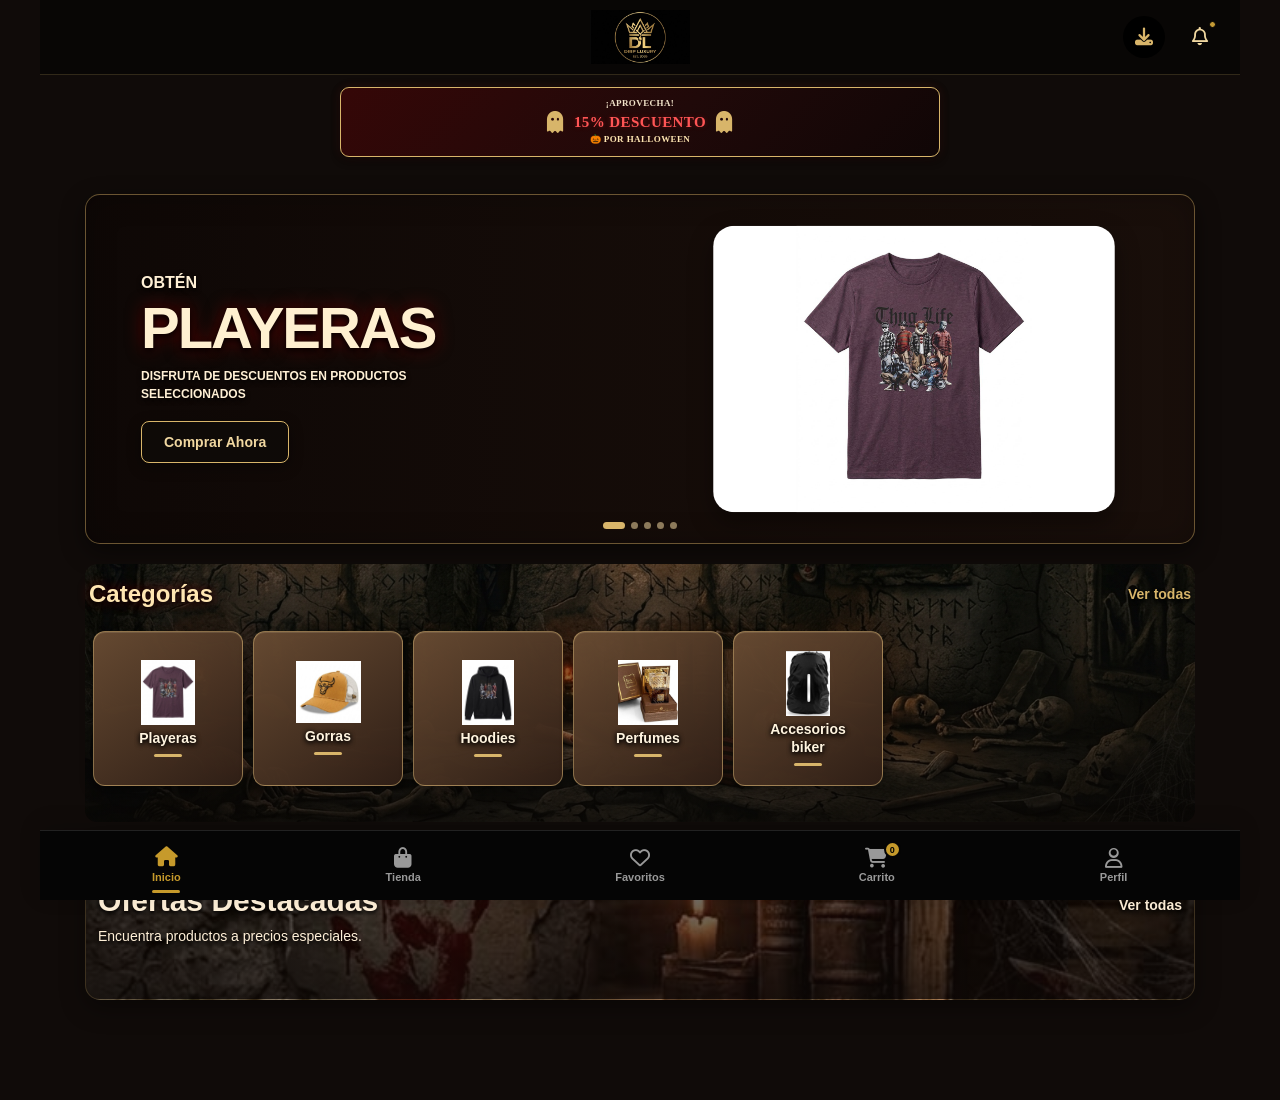
==== commit c1292fd2: "Update index.html" ====
--- a/index.html
+++ b/index.html
@@ -2,162 +2,323 @@
 <html lang="es">
 
 <head>
-
     <meta charset="UTF-8">
-
     <meta name="viewport" content="width=device-width, initial-scale=1.0">
 
-    <title>Inicio</title>
-
-
-    <!-- =====================================================
-         PWA - DL LUXURY VENTAS
-    ====================================================== -->
-
+    <title>Inicio - DL Luxury</title>
+
+    <!-- PWA -->
     <link rel="manifest" href="./manifest.json">
-
     <meta name="theme-color" content="#000000">
-
     <meta name="mobile-web-app-capable" content="yes">
-
     <meta name="apple-mobile-web-app-capable" content="yes">
-
     <meta name="apple-mobile-web-app-status-bar-style" content="black">
-
     <meta name="apple-mobile-web-app-title" content="DL Luxury">
 
-
-    <!-- =====================================================
-         ICONOS DE LA APP
-    ====================================================== -->
-
+    <!-- ICONOS DE LA APP -->
     <link rel="icon" type="image/png" sizes="512x512" href="./icono1.png">
-
     <link rel="icon" type="image/png" sizes="192x192" href="./icono2.png">
-
     <link rel="apple-touch-icon" sizes="192x192" href="./icono2.png">
-
-
-    <!-- =====================================================
-         ICONO DEL SITIO
-    ====================================================== -->
-
     <link rel="icon" type="image/png" href="./imglogo.png">
 
-
-    <!-- =====================================================
-         CSS
-    ====================================================== -->
-
+    <!-- CSS PRINCIPAL -->
     <link rel="stylesheet" href="./style.css">
 
+    <!-- FUENTES -->
     <link
         href="https://fonts.googleapis.com/css2?family=Creepster&family=UnifrakturMaguntia&family=Cinzel:wght@400;500;600;700;800;900&display=swap"
         rel="stylesheet">
 
-
-
-    <!-- =====================================================
-         FONT AWESOME
-    ====================================================== -->
-
+    <!-- FONT AWESOME -->
     <link rel="stylesheet" href="https://cdnjs.cloudflare.com/ajax/libs/font-awesome/6.5.2/css/all.min.css">
 
+    <!-- PROMOCIÓN HALLOWEEN: ENCIMA DEL SLIDER -->
+    <style>
+        /* =====================================================
+           PROMOCIÓN HALLOWEEN DL LUXURY
+           Ubicación: debajo del menú y encima del slider
+        ===================================================== */
+
+        .halloween-logo-promo {
+            display: flex;
+            align-items: center;
+            justify-content: center;
+            gap: 10px;
+
+            width: calc(100% - 24px);
+            max-width: 600px;
+            margin: 12px auto;
+            padding: 9px 14px;
+
+            box-sizing: border-box;
+
+            background: linear-gradient(135deg,
+                    #350707 0%,
+                    #200909 55%,
+                    #100606 100%);
+
+            border: 1px solid #d8b56a;
+            border-radius: 9px;
+
+            color: #ffe6b2;
+
+            font-family: 'Cinzel', Georgia, serif;
+            font-size: 10px;
+            font-weight: 700;
+            line-height: 1.5;
+            letter-spacing: .4px;
+            text-align: center;
+
+            box-shadow:
+                0 3px 10px rgba(0, 0, 0, .4),
+                0 0 10px rgba(139, 32, 28, .2);
+
+            position: relative;
+            z-index: 1;
+        }
+
+        /* ICONO */
+        .halloween-logo-promo .halloween-icon {
+            color: #d8b56a;
+            font-size: 22px;
+            flex-shrink: 0;
+        }
+
+        /* TEXTO */
+        .halloween-logo-promo .halloween-promo-text {
+            display: flex;
+            flex-direction: column;
+            align-items: center;
+        }
+
+        /* MENSAJE SUPERIOR */
+        .halloween-logo-promo .halloween-promo-label {
+            color: #f2e4ca;
+            font-size: 9px;
+        }
+
+        /* DESCUENTO */
+        .halloween-logo-promo strong {
+            color: #ff5555;
+            font-size: 15px;
+            font-weight: 900;
+            white-space: nowrap;
+
+            text-shadow: 0 0 5px rgba(255, 35, 35, .25);
+        }
+
+        /* HALLOWEEN */
+        .halloween-logo-promo .halloween-promo-subtitle {
+            color: #ffe6b2;
+            font-size: 9px;
+        }
+
+        /* EFECTO */
+        @media (hover: hover) {
+            .halloween-logo-promo {
+                transition:
+                    border-color .25s ease,
+                    box-shadow .25s ease;
+            }
+
+            .halloween-logo-promo:hover {
+                border-color: #ffe6a8;
+
+                box-shadow:
+                    0 4px 14px rgba(0, 0, 0, .5),
+                    0 0 14px rgba(216, 181, 106, .2);
+            }
+        }
+
+        /* =====================================================
+           RESPONSIVE: CELULARES
+        ===================================================== */
+
+        @media (max-width: 600px) {
+            .halloween-logo-promo {
+                gap: 7px;
+                width: calc(100% - 20px);
+                margin: 8px auto;
+                padding: 7px 10px;
+                border-radius: 7px;
+                letter-spacing: 0;
+            }
+
+            .halloween-logo-promo .halloween-icon {
+                font-size: 18px;
+            }
+
+            .halloween-logo-promo .halloween-promo-label {
+                font-size: 8px;
+            }
+
+            .halloween-logo-promo strong {
+                font-size: 12px;
+            }
+
+            .halloween-logo-promo .halloween-promo-subtitle {
+                font-size: 8px;
+            }
+        }
+
+        /* CELULARES PEQUEÑOS */
+        @media (max-width: 380px) {
+            .halloween-logo-promo {
+                gap: 5px;
+                padding: 6px 8px;
+            }
+
+            .halloween-logo-promo .halloween-icon {
+                font-size: 16px;
+            }
+
+            .halloween-logo-promo strong {
+                font-size: 11px;
+            }
+        }
+    </style>
 </head>
 
-
 <body>
 
-
     <div class="app">
 
-
-        <!-- =====================================================
-             HEADER
-        ====================================================== -->
-
+        <!-- HEADER -->
         <header class="hearder">
 
-
-            <!-- =================================================
-                 MENÚ
-            ================================================== -->
-
-            <button class="menu-btn" type="button">
-
+            <!-- MENÚ -->
+            <button class="menu-btn" type="button" aria-label="Abrir menú">
                 <i></i>
-
             </button>
 
-
-
-            <!-- =================================================
-                 BOTÓN DESCARGAR APLICACIÓN
-            ================================================== -->
-
+            <!-- BOTÓN DESCARGAR APLICACIÓN -->
             <button class="boton-descargar-app" id="botonDescargarApp" type="button" title="Descargar aplicación"
                 aria-label="Descargar aplicación">
 
                 <i class="fa-solid fa-download"></i>
-
             </button>
 
-
-
-            <!-- =================================================
-                 LOGO
-            ================================================== -->
-
+            <!-- LOGO -->
             <div class="logo">
-
                 <img src="./imglogo.png" alt="Drip Luxury">
-
             </div>
 
-
-
-            <!-- =================================================
-                 NOTIFICACIONES
-            ================================================== -->
-
-            <button class="notificacion" type="button">
-
+            <!-- NOTIFICACIONES -->
+            <button class="notificacion" type="button" aria-label="Notificaciones">
                 <i class="fa-regular fa-bell"></i>
-
                 <span></span>
-
             </button>
 
         </header>
 
-
-
-        <!-- =====================================================
-             CONTENIDO PRINCIPAL
-        ====================================================== -->
-
+        <!-- PROMOCIÓN HALLOWEEN: JUSTO DEBAJO DEL MENÚ -->
+        <div class="halloween-logo-promo" role="note"
+            aria-label="Aprovecha el 15 por ciento de descuento por Halloween">
+
+            <i class="fa-solid fa-ghost halloween-icon" aria-hidden="true"></i>
+
+            <div class="halloween-promo-text">
+                <span class="halloween-promo-label">
+                    ¡APROVECHA!
+                </span>
+
+                <strong>15% DESCUENTO</strong>
+
+                <span class="halloween-promo-subtitle">
+                    🎃 POR HALLOWEEN
+                </span>
+            </div>
+
+            <i class="fa-solid fa-ghost halloween-icon" aria-hidden="true"></i>
+
+        </div>
+
+        <!-- CONTENIDO PRINCIPAL -->
         <main class="content">
 
-
-            <!-- =================================================
-                 BANNER / HERO
-            ================================================== -->
-
+            <!-- BANNER / HERO -->
             <section class="hero">
 
                 <div class="hero-slider">
 
-
                     <!-- PRODUCTO 1 -->
-
                     <div class="hero-silder active">
 
                         <div class="hero-text">
-
                             <p>Obtén</p>
-
                             <h1>Playeras</h1>
-
+                            <h3></h3>
+
+                            <small>
+                                Disfruta de descuentos en productos<br>
+                                seleccionados
+                            </small>
+
+                            <a href="./playeras.html" class="hero-btn">
+                                Comprar Ahora
+                            </a>
+                        </div>
+
+                        <div class="hero-productos">
+                            <img src="./imgplayera.jpeg" alt="Playeras">
+                        </div>
+
+                    </div>
+
+                    <!-- PRODUCTO 2 -->
+                    <div class="hero-silder">
+
+                        <div class="hero-text">
+                            <p>Obtén</p>
+                            <h1>Gorras</h1>
+                            <h3>100% Originales</h3>
+
+                            <small>
+                                Disfruta de descuentos en productos <br>
+                                seleccionados
+                            </small>
+
+                            <a href="./gorras.html" class="hero-btn">
+                                Comprar Ahora
+                            </a>
+                        </div>
+
+                        <div class="hero-productos">
+                            <img src="./imggorras.jpeg" alt="Gorras">
+                        </div>
+
+                    </div>
+
+                    <!-- PRODUCTO 3 -->
+                    <div class="hero-silder">
+
+                        <div class="hero-text">
+                            <p>Obtén</p>
+                            <h1>Hoodies</h1>
+                            <h3></h3>
+
+                            <small>
+                                Disfruta de descuentos en productos<br>
+                                seleccionados
+                            </small>
+
+                            <a href="./hoodies.html" class="hero-btn">
+                                Comprar Ahora
+                            </a>
+                        </div>
+
+                        <div class="hero-productos">
+                            <img src="./hoodieimg.jpeg" alt="Hoodies">
+                        </div>
+
+                    </div>
+
+                    <!-- PRODUCTO 4 -->
+                    <div class="hero-silder">
+
+                        <div class="hero-text">
+                            <p>Obtén</p>
+                            <h1>Perfumes</h1>
                             <h3>100% Originales</h3>
 
                             <small>
@@ -165,349 +326,137 @@
                                 seleccionados
                             </small>
 
-                            <a href="./playeras.html" class="hero-btn">
-
+                            <a href="./perfumes.html" class="hero-btn">
                                 Comprar Ahora
-
                             </a>
-
-                        </div>
-
+                        </div>
 
                         <div class="hero-productos">
-
-                            <img src="./imgplayera.jpeg" alt="Playeras">
-
+                            <img src="./imgperfumes.jpeg" alt="Perfumes">
                         </div>
 
                     </div>
 
-
-
-                    <!-- PRODUCTO 2 -->
-
+                    <!-- PRODUCTO 5 -->
                     <div class="hero-silder">
 
                         <div class="hero-text">
-
                             <p>Obtén</p>
-
-                            <h1>Gorras</h1>
-
-                            <h3>100% Originales</h3>
+                            <h1>Accesorios biker</h1>
+                            <h3></h3>
 
                             <small>
-                                En productos<br>
+                                Disfruta de descuentos en productos<br>
                                 seleccionados
                             </small>
 
-                            <a href="./gorras.html" class="hero-btn">
-
+                            <a href="./accesorios.html" class="hero-btn">
                                 Comprar Ahora
-
                             </a>
-
-                        </div>
-
+                        </div>
 
                         <div class="hero-productos">
-
-                            <img src="./imggorras.jpeg" alt="Gorras">
-
+                            <img src="./accesoriosimg.jpeg" alt="Accesorios de moto">
                         </div>
 
                     </div>
 
-
-
-                    <!-- PRODUCTO 3 -->
-
-                    <div class="hero-silder">
-
-                        <div class="hero-text">
-
-                            <p>Obtén</p>
-
-                            <h1>Hoodies</h1>
-
-                            <h3>100% Originales</h3>
-
-                            <small>
-                                En productos<br>
-                                seleccionados
-                            </small>
-
-                            <a href="./hoodies.html" class="hero-btn">
-
-                                Comprar Ahora
-
-                            </a>
-
-                        </div>
-
-
-                        <div class="hero-productos">
-
-                            <img src="./hoodieimg.jpeg" alt="Hoodies">
-
-                        </div>
-
-                    </div>
-
-
-
-                    <!-- PRODUCTO 4 -->
-
-                    <div class="hero-silder">
-
-                        <div class="hero-text">
-
-                            <p>Obtén</p>
-
-                            <h1>Perfumes</h1>
-
-                            <h3>100% Originales</h3>
-
-                            <small>
-                                En productos<br>
-                                seleccionados
-                            </small>
-
-                            <a href="./perfumes.html" class="hero-btn">
-
-                                Comprar Ahora
-
-                            </a>
-
-                        </div>
-
-
-                        <div class="hero-productos">
-
-                            <img src="./imgperfumes.jpeg" alt="Perfumes">
-
-                        </div>
-
-                    </div>
-
-
-
-                    <!-- PRODUCTO 5 -->
-
-                    <div class="hero-silder">
-
-                        <div class="hero-text">
-
-                            <p>Obtén</p>
-
-                            <h1>Accesorios biker</h1>
-
-                            <h3></h3>
-
-                            <small>
-                                En productos<br>
-                                seleccionados
-                            </small>
-
-                            <a href="./accesorios.html" class="hero-btn">
-
-                                Comprar Ahora
-
-                            </a>
-
-                        </div>
-
-
-                        <div class="hero-productos">
-
-                            <img src="./accesoriosimg.jpeg" alt="Accesorios de moto">
-
-                        </div>
-
-                    </div>
-
                 </div>
 
-
-
-                <!-- =================================================
-                     PUNTITOS DEL SLIDER
-                ================================================== -->
-
+                <!-- PUNTITOS DEL SLIDER -->
                 <div class="slider-dots">
-
                     <span class="active"></span>
-
                     <span></span>
-
                     <span></span>
-
                     <span></span>
-
                     <span></span>
-
                 </div>
 
             </section>
 
-
-
-            <!-- =================================================
-                 CATEGORÍAS
-            ================================================== -->
-
+            <!-- CATEGORÍAS -->
             <section class="categorias-section">
 
                 <div class="section-title">
-
                     <h2>Categorías</h2>
 
                     <a href="./tienda.html">
-
                         Ver todas
-
                     </a>
-
                 </div>
 
-
                 <div class="categories">
 
-
                     <!-- PLAYERAS -->
-
                     <a href="./playeras.html" class="category">
-
                         <div class="cat-icon">
-
                             <img src="./imgplayera.jpeg" alt="Playera">
-
-                        </div>
-
-                        <span>
-                            Playeras
-                        </span>
-
+                        </div>
+                        <span>Playeras</span>
                     </a>
 
-
-
                     <!-- GORRAS -->
-
                     <a href="./gorras.html" class="category">
-
                         <div class="cat-icon">
-
                             <img src="./gorra-img.jpeg" alt="Gorras">
-
-                        </div>
-
-                        <span>
-                            Gorras
-                        </span>
-
+                        </div>
+                        <span>Gorras</span>
                     </a>
 
-
-
                     <!-- HOODIES -->
-
                     <a href="./hoodies.html" class="category">
-
                         <div class="cat-icon">
-
                             <img src="./hoodieimg.jpeg" alt="Hoodie">
-
-                        </div>
-
-                        <span>
-                            Hoodies
-                        </span>
-
+                        </div>
+                        <span>Hoodies</span>
                     </a>
 
-
-
                     <!-- PERFUMES -->
-
                     <a href="./perfumes.html" class="category">
-
                         <div class="cat-icon">
-
                             <img src="./img-perfumeb.jpeg" alt="Perfumes">
-
-                        </div>
-
-                        <span>
-                            Perfumes
-                        </span>
-
+                        </div>
+                        <span>Perfumes</span>
                     </a>
 
-
-
                     <!-- ACCESORIOS -->
-
                     <a href="./accesorios.html" class="category">
-
                         <div class="cat-icon">
-
                             <img src="./biker-img.jpeg" alt="Accesorios">
-
-                        </div>
-
+                        </div>
                         <span>
                             Accesorios<br>
                             biker
                         </span>
-
                     </a>
 
                 </div>
 
             </section>
 
-
-
-            <!-- =================================================
-                 OFERTAS DESTACADAS
-            ================================================== -->
-
+            <!-- OFERTAS DESTACADAS -->
             <div class="products">
 
                 <section class="ofertas-section">
 
-
                     <div class="ofertas-header">
 
                         <div>
-
-                            <span>
-                                OFERTAS ESPECIALES
-                            </span>
-
-                            <h2>
-                                Ofertas Destacadas
-                            </h2>
+                            <span>OFERTAS ESPECIALES</span>
+                            <h2>Ofertas Destacadas</h2>
 
                             <p>
                                 Encuentra productos a precios especiales.
                             </p>
-
-                        </div>
-
+                        </div>
 
                         <a href="./descuentos.html">
-
                             Ver todas
-
                         </a>
 
                     </div>
 
-
                     <div class="ofertas-container" id="ofertasContainer">
-
                     </div>
 
                 </section>
@@ -516,189 +465,106 @@
 
         </main>
 
-
-
-        <!-- =====================================================
-             NAVEGACIÓN INFERIOR
-        ====================================================== -->
-
+        <!-- NAVEGACIÓN INFERIOR -->
         <nav class="bottom-nav">
 
-
             <!-- INICIO -->
-
             <a href="./index.html" class="nav-item active">
-
                 <i class="fa-solid fa-house"></i>
-
-                <span>
-                    Inicio
-                </span>
-
+                <span>Inicio</span>
             </a>
 
-
-
             <!-- TIENDA -->
-
             <a href="./tienda.html" class="nav-item">
-
                 <i class="fa-solid fa-bag-shopping"></i>
-
-                <span>
-                    Tienda
-                </span>
-
+                <span>Tienda</span>
             </a>
 
-
-
             <!-- FAVORITOS -->
-
             <a href="./favorito.html" class="nav-item">
-
                 <i class="fa-regular fa-heart"></i>
-
-                <span>
-                    Favoritos
-                </span>
-
+                <span>Favoritos</span>
             </a>
 
-
-
             <!-- CARRITO -->
-
             <a href="./carrito.html" class="nav-item cart">
-
                 <i class="fa-solid fa-cart-shopping"></i>
-
                 <b>0</b>
-
-                <span>
-                    Carrito
-                </span>
-
+                <span>Carrito</span>
             </a>
 
-
-
             <!-- PERFIL -->
-
             <a href="./perfil.html" class="nav-item">
-
                 <i class="fa-regular fa-user"></i>
-
-                <span>
-                    Perfil
-                </span>
-
+                <span>Perfil</span>
             </a>
 
         </nav>
 
     </div>
 
-
-
-    <!-- =========================================================
-         MODAL DE OFERTA
-    ========================================================== -->
-
+    <!-- MODAL DE OFERTA -->
     <div class="modal-producto" id="modalOferta">
 
         <div class="modal-producto-contenido">
 
-
             <!-- CERRAR -->
-
             <button class="modal-cerrar" id="cerrarModalOferta" type="button" aria-label="Cerrar">
 
                 <i class="fa-solid fa-xmark"></i>
-
             </button>
 
-
             <!-- IMAGEN -->
-
             <div class="modal-producto-imagen">
-
                 <img id="modalOfertaImagen" src="" alt="Producto">
-
             </div>
 
-
             <!-- INFORMACIÓN -->
-
             <div class="modal-producto-info">
 
                 <span class="modal-producto-categoria">
                     Oferta especial
                 </span>
 
-
                 <h2 id="modalOfertaNombre">
                     Producto
                 </h2>
 
-
                 <!-- PRECIOS -->
-
                 <div class="modal-producto-precios">
 
                     <span class="modal-precio-original" id="modalOfertaPrecioOriginal">
-
                         Q0.00
-
                     </span>
 
-
                     <span class="modal-precio-final" id="modalOfertaPrecio">
-
                         Q0.00
-
                     </span>
 
-
                     <span class="modal-descuento" id="modalOfertaDescuento">
-
                         -0%
-
                     </span>
 
                 </div>
 
-
                 <!-- STOCK -->
-
                 <p class="modal-producto-stock">
-
                     Stock disponible:
-
-                    <strong id="modalOfertaStock">
-                        0
-                    </strong>
-
+                    <strong id="modalOfertaStock">0</strong>
                 </p>
 
-
                 <!-- CARRITO -->
-
                 <button class="modal-btn-carrito" id="modalOfertaComprar" type="button">
 
                     <i class="fa-solid fa-cart-shopping"></i>
-
                     Carrito de compras
 
                 </button>
 
-
                 <!-- FAVORITO -->
-
                 <button class="modal-btn-favorito" id="modalOfertaFavorito" type="button">
 
                     <i class="fa-regular fa-heart"></i>
-
                     Favorito
 
                 </button>
@@ -709,217 +575,104 @@
 
     </div>
 
-
-
-    <!-- =========================================================
-         SUPABASE
-    ========================================================== -->
-
+    <!-- SUPABASE -->
     <script src="https://cdn.jsdelivr.net/npm/@supabase/supabase-js@2"></script>
 
-
-
-    <!-- =========================================================
-         JAVASCRIPT PRINCIPAL
-    ========================================================== -->
-
+    <!-- JAVASCRIPT PRINCIPAL -->
     <script src="./script.js"></script>
 
-
-
-    <!-- =========================================================
-         SLIDER
-    ========================================================== -->
-
+    <!-- SLIDER -->
     <script src="./slider.js"></script>
 
-
-
-    <!-- =========================================================
-         PWA - INSTALACIÓN
-    ========================================================== -->
-
+    <!-- PWA - INSTALACIÓN -->
     <script>
-
         let deferredPrompt = null;
 
-
         const botonDescargarApp =
-            document.getElementById(
-                "botonDescargarApp"
-            );
-
-
-
-        /* =====================================================
-           DETECTAR INSTALACIÓN
-        ===================================================== */
-
-        window.addEventListener(
-            "beforeinstallprompt",
-            function (event) {
-
-                event.preventDefault();
-
-                deferredPrompt = event;
-
-
-                if (botonDescargarApp) {
-
-                    botonDescargarApp.style.display =
-                        "flex";
-
+            document.getElementById("botonDescargarApp");
+
+        /* DETECTAR INSTALACIÓN */
+        window.addEventListener("beforeinstallprompt", function (event) {
+            event.preventDefault();
+            deferredPrompt = event;
+
+            if (botonDescargarApp) {
+                botonDescargarApp.style.display = "flex";
+            }
+        });
+
+        /* BOTÓN DESCARGAR */
+        if (botonDescargarApp) {
+            botonDescargarApp.addEventListener("click", async function () {
+
+                /* ANDROID / CHROME / EDGE */
+                if (deferredPrompt) {
+                    deferredPrompt.prompt();
+
+                    const resultado = await deferredPrompt.userChoice;
+
+                    console.log(
+                        "Resultado de instalación:",
+                        resultado.outcome
+                    );
+
+                    deferredPrompt = null;
+                    return;
                 }
 
-            }
-        );
-
-
-
-        /* =====================================================
-           BOTÓN DESCARGAR
-        ===================================================== */
-
-        if (botonDescargarApp) {
-
-            botonDescargarApp.addEventListener(
-                "click",
-                async function () {
-
-
-                    /* =============================================
-                       ANDROID / CHROME / EDGE
-                    ============================================= */
-
-                    if (deferredPrompt) {
-
-                        deferredPrompt.prompt();
-
-
-                        const resultado =
-                            await deferredPrompt.userChoice;
-
-
+                /* IPHONE / IPAD */
+                const esIPhone =
+                    /iPhone|iPad|iPod/i.test(navigator.userAgent);
+
+                if (esIPhone) {
+                    alert(
+                        "Para instalar DL Luxury:\n\n" +
+                        "1. Pulsa el botón Compartir de Safari.\n\n" +
+                        "2. Selecciona «Añadir a pantalla de inicio».\n\n" +
+                        "3. Pulsa «Añadir»."
+                    );
+                    return;
+                }
+
+                /* SI YA ESTÁ INSTALADA */
+                if (
+                    window.matchMedia("(display-mode: standalone)").matches
+                ) {
+                    alert("DL Luxury ya está instalada.");
+                    return;
+                }
+
+                /* NO DISPONIBLE */
+                alert(
+                    "La opción de instalación todavía " +
+                    "no está disponible.\n\n" +
+                    "Abre DL Luxury desde Chrome o Edge " +
+                    "y vuelve a intentarlo."
+                );
+            });
+        }
+
+        /* SERVICE WORKER */
+        if ("serviceWorker" in navigator) {
+            window.addEventListener("load", function () {
+                navigator.serviceWorker
+                    .register("./service-worker.js")
+                    .then(function (registration) {
                         console.log(
-                            "Resultado de instalación:",
-                            resultado.outcome
+                            "DL Luxury Ventas PWA activada correctamente",
+                            registration
                         );
-
-
-                        deferredPrompt = null;
-
-                        return;
-
-                    }
-
-
-
-                    /* =============================================
-                       IPHONE / IPAD
-                    ============================================= */
-
-                    const esIPhone =
-                        /iPhone|iPad|iPod/i.test(
-                            navigator.userAgent
+                    })
+                    .catch(function (error) {
+                        console.error(
+                            "Error al activar la PWA:",
+                            error
                         );
-
-
-                    if (esIPhone) {
-
-                        alert(
-                            "Para instalar DL Luxury:\n\n" +
-
-                            "1. Pulsa el botón Compartir de Safari.\n\n" +
-
-                            "2. Selecciona «Añadir a pantalla de inicio».\n\n" +
-
-                            "3. Pulsa «Añadir»."
-                        );
-
-                        return;
-
-                    }
-
-
-
-                    /* =============================================
-                       SI YA ESTÁ INSTALADA
-                    ============================================= */
-
-                    if (
-                        window.matchMedia(
-                            "(display-mode: standalone)"
-                        ).matches
-                    ) {
-
-                        alert(
-                            "DL Luxury ya está instalada."
-                        );
-
-                        return;
-
-                    }
-
-
-
-                    /* =============================================
-                       NO DISPONIBLE
-                    ============================================= */
-
-                    alert(
-                        "La opción de instalación todavía " +
-                        "no está disponible.\n\n" +
-
-                        "Abre DL Luxury desde Chrome o Edge " +
-                        "y vuelve a intentarlo."
-                    );
-
-                }
-            );
-
-        }
-
-
-
-        /* =====================================================
-           SERVICE WORKER
-        ===================================================== */
-
-        if ("serviceWorker" in navigator) {
-
-            window.addEventListener(
-                "load",
-                function () {
-
-                    navigator.serviceWorker
-                        .register("./service-worker.js")
-
-                        .then(function (registration) {
-
-                            console.log(
-                                "DL Luxury Ventas PWA activada correctamente",
-                                registration
-                            );
-
-                        })
-
-                        .catch(function (error) {
-
-                            console.error(
-                                "Error al activar la PWA:",
-                                error
-                            );
-
-                        });
-
-                }
-            );
-
-        }
-
+                    });
+            });
+        }
     </script>
 
-
 </body>
 
 </html>
--- a/style.css
+++ b/style.css
@@ -3146,17 +3146,11 @@
 }
 
 
-
 /* =========================================================
    DL LUXURY — HALLOWEEN PREMIUM
    Diseño original negro y dorado conservado
    Fondos de Halloween + modal tenebroso
    Añadir al FINAL del style.css
-========================================================= */
-
-
-/* =========================================================
-   1. PALETA GENERAL
 ========================================================= */
 
 :root {
@@ -3187,33 +3181,26 @@
     background: var(--halloween-negro);
 }
 
-
-/* =========================================================
-   2. SLIDER PRINCIPAL
-   Fondo: terror.jpeg
+/* =========================================================
+   1. SLIDER PRINCIPAL
 ========================================================= */
 
 .hero {
     position: relative;
     isolation: isolate;
     overflow: hidden;
-
     background-color: #1b100b;
-
     background-image:
         linear-gradient(90deg,
             rgba(10, 5, 4, 0.76) 0%,
             rgba(10, 5, 4, 0.43) 43%,
             rgba(10, 5, 4, 0.12) 100%),
         url("./terror.jpeg");
-
     background-size: cover;
     background-position: center;
     background-repeat: no-repeat;
-
     border: 1px solid rgba(216, 181, 106, 0.42);
     border-radius: 15px;
-
     box-shadow:
         0 8px 25px rgba(0, 0, 0, 0.48),
         inset 0 0 30px rgba(0, 0, 0, 0.25);
@@ -3239,9 +3226,7 @@
 
 .hero-text h1 {
     color: #f5dfb4;
-    text-shadow:
-        0 3px 5px rgba(0, 0, 0, 0.95),
-        0 0 18px rgba(0, 0, 0, 0.8);
+    text-shadow: 0 3px 5px rgba(0, 0, 0, .95), 0 0 18px rgba(0, 0, 0, .8);
 }
 
 .hero-text h3 {
@@ -3258,25 +3243,17 @@
 .hero-text button {
     background: rgba(15, 10, 8, 0.92);
     color: var(--halloween-dorado-claro);
-
     border: 1px solid var(--halloween-dorado);
     border-radius: 8px;
-
-    box-shadow: 0 4px 14px rgba(0, 0, 0, 0.4);
-
-    transition:
-        background 0.25s ease,
-        color 0.25s ease,
-        transform 0.25s ease,
-        box-shadow 0.25s ease;
+    box-shadow: 0 4px 14px rgba(0, 0, 0, .4);
+    transition: background .25s ease, color .25s ease, transform .25s ease, box-shadow .25s ease;
 }
 
 .hero-btn:hover,
 .hero-text button:hover {
     background: var(--halloween-dorado);
     color: #160e09;
-
-    box-shadow: 0 6px 18px rgba(0, 0, 0, 0.45);
+    box-shadow: 0 6px 18px rgba(0, 0, 0, .45);
     transform: translateY(-2px);
 }
 
@@ -3287,57 +3264,44 @@
 .hero-productos img {
     object-fit: contain;
     object-position: center;
-
     max-width: 100%;
     max-height: 100%;
-
-    filter: drop-shadow(0 10px 12px rgba(0, 0, 0, 0.38));
+    filter: drop-shadow(0 10px 12px rgba(0, 0, 0, .38));
 }
 
 .slider-dots span {
-    background: rgba(240, 215, 160, 0.55);
+    background: rgba(240, 215, 160, .55);
 }
 
 .slider-dots span.active {
     background: var(--halloween-dorado);
 }
 
-
-/* =========================================================
-   3. CATEGORÍAS
-   Fondo: terro2.jpg
-   Encuadre inferior para mostrar más al payaso
+/* =========================================================
+   2. CATEGORÍAS
 ========================================================= */
 
 .categorias-section {
     position: relative;
     isolation: isolate;
-
     margin-top: 20px;
     padding: 16px 4px 18px;
-
     background-color: #17100c;
-
     background-image:
         linear-gradient(180deg,
-            rgba(12, 8, 6, 0.20) 0%,
-            rgba(12, 8, 6, 0.35) 48%,
-            rgba(12, 8, 6, 0.62) 100%),
-        url("./terro2.jpg");
-
+            rgba(12, 8, 6, .20) 0%,
+            rgba(12, 8, 6, .35) 48%,
+            rgba(12, 8, 6, .62) 100%),
+        url("./terror3.0.jpg");
     background-size: cover;
     background-position: center 100%;
     background-repeat: no-repeat;
-
     border-radius: 12px;
 }
 
 .section-title h2 {
     color: var(--halloween-dorado-claro);
-
-    text-shadow:
-        0 2px 5px rgba(0, 0, 0, 0.95),
-        0 0 12px rgba(0, 0, 0, 0.7);
+    text-shadow: 0 2px 5px rgba(0, 0, 0, .95), 0 0 12px rgba(0, 0, 0, .7);
 }
 
 .section-title a {
@@ -3356,41 +3320,23 @@
 
 .category {
     position: relative;
-
-    background:
-        linear-gradient(145deg,
-            rgba(105, 76, 51, 0.96),
-            rgba(48, 31, 22, 0.97));
-
-    border: 1px solid rgba(231, 194, 125, 0.48);
+    background: linear-gradient(145deg, rgba(105, 76, 51, .96), rgba(48, 31, 22, .97));
+    border: 1px solid rgba(231, 194, 125, .48);
     border-radius: 12px;
-
-    box-shadow:
-        0 5px 13px rgba(0, 0, 0, 0.42),
-        inset 0 1px 0 rgba(255, 235, 194, 0.12);
-
-    transition:
-        transform 0.25s ease,
-        border-color 0.25s ease,
-        box-shadow 0.25s ease;
+    box-shadow: 0 5px 13px rgba(0, 0, 0, .42), inset 0 1px 0 rgba(255, 235, 194, .12);
+    transition: transform .25s ease, border-color .25s ease, box-shadow .25s ease;
 }
 
 .category:hover {
     transform: translateY(-3px);
-
     border-color: var(--halloween-dorado);
-
-    box-shadow:
-        0 8px 20px rgba(0, 0, 0, 0.5),
-        0 0 10px rgba(216, 181, 106, 0.12);
+    box-shadow: 0 8px 20px rgba(0, 0, 0, .5), 0 0 10px rgba(216, 181, 106, .12);
 }
 
 .cat-image {
     background: #f0e6d4;
-
-    border: 1px solid rgba(255, 226, 176, 0.3);
+    border: 1px solid rgba(255, 226, 176, .3);
     border-radius: 8px;
-
     overflow: hidden;
 }
 
@@ -3402,7 +3348,7 @@
 
 .category span {
     color: #fff0d5;
-    text-shadow: 0 2px 4px rgba(0, 0, 0, 0.8);
+    text-shadow: 0 2px 4px rgba(0, 0, 0, .8);
 }
 
 .category span::after {
@@ -3411,42 +3357,31 @@
 
 .category.active {
     border-color: var(--halloween-dorado);
-
-    box-shadow:
-        0 0 0 1px rgba(216, 181, 106, 0.2),
-        0 7px 20px rgba(0, 0, 0, 0.45);
-}
-
-
-/* =========================================================
-   4. OFERTAS ESPECIALES
-   Fondo: terror3.jpeg
+    box-shadow: 0 0 0 1px rgba(216, 181, 106, .2), 0 7px 20px rgba(0, 0, 0, .45);
+}
+
+/* =========================================================
+   3. OFERTAS ESPECIALES
 ========================================================= */
 
 .ofertas-section {
     position: relative;
     isolation: isolate;
-
     margin-top: 22px;
     padding: 18px 12px 22px;
-
     background-color: #17100d;
-
     background-image:
         linear-gradient(180deg,
-            rgba(13, 8, 6, 0.52) 0%,
-            rgba(13, 8, 6, 0.60) 55%,
-            rgba(13, 8, 6, 0.78) 100%),
+            rgba(13, 8, 6, .52) 0%,
+            rgba(13, 8, 6, .60) 55%,
+            rgba(13, 8, 6, .78) 100%),
         url("./terror3.jpeg");
-
     background-size: cover;
     background-position: center;
     background-repeat: no-repeat;
-
-    border: 1px solid rgba(216, 181, 106, 0.2);
+    border: 1px solid rgba(216, 181, 106, .2);
     border-radius: 15px;
-
-    box-shadow: 0 8px 25px rgba(0, 0, 0, 0.38);
+    box-shadow: 0 8px 25px rgba(0, 0, 0, .38);
 }
 
 .ofertas-header span {
@@ -3456,10 +3391,7 @@
 
 .ofertas-header h2 {
     color: #f3dfbb;
-
-    text-shadow:
-        0 2px 6px rgba(0, 0, 0, 0.95),
-        0 0 12px rgba(0, 0, 0, 0.5);
+    text-shadow: 0 2px 6px rgba(0, 0, 0, .95), 0 0 12px rgba(0, 0, 0, .5);
 }
 
 .ofertas-header p {
@@ -3477,31 +3409,22 @@
 }
 
 .ofertas-container .oferta-card {
-    background: rgba(27, 18, 13, 0.96);
-
-    border: 1px solid rgba(216, 181, 106, 0.38);
+    background: rgba(27, 18, 13, .96);
+    color: #fff0d8 !important;
+    border: 1px solid rgba(216, 181, 106, .38);
     border-radius: 13px;
-
-    box-shadow:
-        0 7px 18px rgba(0, 0, 0, 0.45),
-        inset 0 1px 0 rgba(255, 230, 190, 0.05);
-
-    transition:
-        transform 0.25s ease,
-        border-color 0.25s ease,
-        box-shadow 0.25s ease;
+    box-shadow: 0 7px 18px rgba(0, 0, 0, .45), inset 0 1px 0 rgba(255, 230, 190, .05);
+    transition: transform .25s ease, border-color .25s ease, box-shadow .25s ease;
 }
 
 .ofertas-container .oferta-card:hover {
     transform: translateY(-3px);
-
     border-color: var(--halloween-dorado);
-
-    box-shadow: 0 10px 24px rgba(0, 0, 0, 0.52);
+    box-shadow: 0 10px 24px rgba(0, 0, 0, .52);
 }
 
 .oferta-imagen {
-    background: rgba(15, 10, 8, 0.55);
+    background: rgba(15, 10, 8, .55);
 }
 
 .oferta-imagen img {
@@ -3512,15 +3435,13 @@
 .oferta-descuento {
     background: #54251b;
     color: #ffe4ae;
-
-    border: 1px solid rgba(216, 181, 106, 0.45);
+    border: 1px solid rgba(216, 181, 106, .45);
 }
 
 .oferta-favorito {
     background: #e9d5b1;
     color: #21140e;
-
-    border: 1px solid rgba(216, 181, 106, 0.45);
+    border: 1px solid rgba(216, 181, 106, .45);
 }
 
 .oferta-favorito:hover {
@@ -3533,25 +3454,17 @@
     background: #f3e4cf;
 }
 
-
-/* =========================================================
-   5. MODAL TENEBROSO — HALLOWEEN PREMIUM
-   No modifica JavaScript ni botones funcionales
-========================================================= */
-
-/* Capa oscura que cubre la pantalla.
-   Se limita a contenedores habituales de modal. */
+/* =========================================================
+   4. MODALES GENERALES
+========================================================= */
 
 .modal-overlay,
 .popup-overlay,
 .fondo-modal {
-    background: rgba(0, 0, 0, 0.86) !important;
-
+    background: rgba(0, 0, 0, .86) !important;
     backdrop-filter: blur(6px);
     -webkit-backdrop-filter: blur(6px);
 }
-
-/* Panel del modal */
 
 .modal-content,
 .modal-container,
@@ -3560,69 +3473,38 @@
 .contenido-modal,
 .modal-box {
     position: relative;
-
     background:
-        radial-gradient(ellipse at top right,
-            rgba(139, 32, 28, 0.23),
-            transparent 48%),
-        linear-gradient(145deg,
-            #241511 0%,
-            #150c0a 58%,
-            #090605 100%) !important;
-
+        radial-gradient(ellipse at top right, rgba(139, 32, 28, .23), transparent 48%),
+        linear-gradient(145deg, #241511 0%, #150c0a 58%, #090605 100%) !important;
     color: var(--halloween-texto) !important;
-
-    border: 1px solid rgba(216, 181, 106, 0.58) !important;
+    border: 1px solid rgba(216, 181, 106, .58) !important;
     border-radius: 15px !important;
-
-    box-shadow:
-        0 25px 75px rgba(0, 0, 0, 0.9),
-        0 0 28px rgba(139, 32, 28, 0.28) !important;
-
+    box-shadow: 0 25px 75px rgba(0, 0, 0, .9), 0 0 28px rgba(139, 32, 28, .28) !important;
     overflow: hidden;
 }
-
-/* Línea superior dorada y roja */
 
 .modal-content::before,
 .popup-content::before,
 .contenido-modal::before,
 .modal-box::before {
     content: "";
-
     position: absolute;
     top: 0;
     left: 0;
     right: 0;
-
     height: 3px;
-
-    background: linear-gradient(90deg,
-            transparent,
-            #6e1714,
-            #d8b56a,
-            #8b201c,
-            transparent);
-
+    background: linear-gradient(90deg, transparent, #6e1714, #d8b56a, #8b201c, transparent);
     pointer-events: none;
     z-index: 2;
 }
-
-/* Cabecera */
 
 .modal-header,
 .popup-header,
 .modal-titulo {
-    background: linear-gradient(135deg,
-            rgba(73, 27, 21, 0.96),
-            rgba(22, 12, 9, 0.98)) !important;
-
+    background: linear-gradient(135deg, rgba(73, 27, 21, .96), rgba(22, 12, 9, .98)) !important;
     color: var(--halloween-dorado-claro) !important;
-
-    border-bottom: 1px solid rgba(216, 181, 106, 0.32) !important;
-}
-
-/* Títulos */
+    border-bottom: 1px solid rgba(216, 181, 106, .32) !important;
+}
 
 .modal-content h1,
 .modal-content h2,
@@ -3637,17 +3519,11 @@
 .contenido-modal h2,
 .contenido-modal h3 {
     color: var(--halloween-dorado-claro) !important;
-
     font-family: Georgia, "Times New Roman", serif;
     font-weight: 700;
     letter-spacing: 1px;
-
-    text-shadow:
-        0 2px 5px #000,
-        0 0 12px rgba(139, 32, 28, 0.42);
-}
-
-/* Texto */
+    text-shadow: 0 2px 5px #000, 0 0 12px rgba(139, 32, 28, .42);
+}
 
 .modal-content p,
 .modal-content label,
@@ -3657,8 +3533,6 @@
 .contenido-modal p {
     color: #e4d5c3;
 }
-
-/* Campos */
 
 .modal-content input,
 .modal-content select,
@@ -3671,10 +3545,8 @@
 .contenido-modal textarea {
     background: #100a08 !important;
     color: #f2e4ca !important;
-
     border: 1px solid #594032 !important;
     border-radius: 8px !important;
-
     outline: none;
 }
 
@@ -3688,9 +3560,7 @@
 .contenido-modal select:focus,
 .contenido-modal textarea:focus {
     border-color: var(--halloween-dorado) !important;
-
-    box-shadow:
-        0 0 0 3px rgba(216, 181, 106, 0.13) !important;
+    box-shadow: 0 0 0 3px rgba(216, 181, 106, .13) !important;
 }
 
 .modal-content input::placeholder,
@@ -3700,19 +3570,13 @@
     color: #9f8978;
 }
 
-/* Botón principal */
-
 .modal-content button[type="submit"],
 .modal-content .btn-primary,
 .modal-content .btn-confirmar,
 .popup-content button[type="submit"],
 .popup-content .btn-primary {
-    background: linear-gradient(135deg,
-            #8b201c,
-            #4c100e) !important;
-
+    background: linear-gradient(135deg, #8b201c, #4c100e) !important;
     color: #fff0d5 !important;
-
     border: 1px solid #b65b4b !important;
     border-radius: 8px;
 }
@@ -3722,14 +3586,9 @@
 .modal-content .btn-confirmar:hover,
 .popup-content button[type="submit"]:hover,
 .popup-content .btn-primary:hover {
-    background: linear-gradient(135deg,
-            #a52b24,
-            #681511) !important;
-
-    box-shadow: 0 0 16px rgba(139, 32, 28, 0.38);
-}
-
-/* Botones secundarios */
+    background: linear-gradient(135deg, #a52b24, #681511) !important;
+    box-shadow: 0 0 16px rgba(139, 32, 28, .38);
+}
 
 .modal-content .btn-secondary,
 .modal-content .btn-cancelar,
@@ -3737,8 +3596,7 @@
 .popup-content .btn-cancelar {
     background: #211713 !important;
     color: var(--halloween-dorado-claro) !important;
-
-    border: 1px solid rgba(216, 181, 106, 0.4) !important;
+    border: 1px solid rgba(216, 181, 106, .4) !important;
     border-radius: 8px;
 }
 
@@ -3748,8 +3606,6 @@
 .popup-content .btn-cancelar:hover {
     background: #382018 !important;
 }
-
-/* Botón de cierre */
 
 .modal-content .close,
 .modal-content .cerrar-modal,
@@ -3757,7 +3613,7 @@
 .popup-content .close,
 .popup-content .cerrar-modal {
     color: var(--halloween-dorado-claro);
-    transition: color 0.2s ease, transform 0.2s ease;
+    transition: color .2s ease, transform .2s ease;
 }
 
 .modal-content .close:hover,
@@ -3769,28 +3625,22 @@
     transform: scale(1.08);
 }
 
-/* Botón cerrar de Bootstrap */
-
 .modal-content .btn-close {
-    filter: invert(1) sepia(0.3);
-    opacity: 0.9;
-}
-
-/* Cuerpo y pie */
+    filter: invert(1) sepia(.3);
+    opacity: .9;
+}
 
 .modal-body,
 .modal-footer,
 .popup-footer {
     color: var(--halloween-texto);
-    border-color: rgba(216, 181, 106, 0.22) !important;
+    border-color: rgba(216, 181, 106, .22) !important;
 }
 
 .modal-footer,
 .popup-footer {
-    background: rgba(0, 0, 0, 0.22);
-}
-
-/* Imágenes dentro del modal */
+    background: rgba(0, 0, 0, .22);
+}
 
 .modal-content img,
 .popup-content img,
@@ -3798,14 +3648,13 @@
     border-radius: 8px;
 }
 
-
-/* =========================================================
-   6. CABECERA Y CONTROLES EXISTENTES
+/* =========================================================
+   5. CABECERA Y CONTROLES EXISTENTES
 ========================================================= */
 
 .hearder {
     background: #080605;
-    border-bottom: 1px solid rgba(216, 181, 106, 0.2);
+    border-bottom: 1px solid rgba(216, 181, 106, .2);
 }
 
 .menu-btn,
@@ -3823,9 +3672,281 @@
     background: var(--halloween-negro);
 }
 
-
-/* =========================================================
-   7. RESPONSIVE — TABLET
+/* =========================================================
+   6. MODAL DE OFERTA — SELECTORES REALES
+========================================================= */
+
+#modalOferta.modal-producto {
+    background: rgba(0, 0, 0, .94) !important;
+    backdrop-filter: blur(10px) !important;
+    -webkit-backdrop-filter: blur(10px) !important;
+}
+
+#modalOferta .modal-producto-contenido {
+    background:
+        radial-gradient(circle at 80% 0%, rgba(115, 0, 0, .28), transparent 45%),
+        linear-gradient(145deg, #1b0b0b 0%, #100707 55%, #050303 100%) !important;
+    border: 1px solid rgba(216, 181, 106, .65) !important;
+    border-radius: 18px !important;
+    box-shadow: 0 0 35px rgba(120, 0, 0, .30), 0 25px 80px rgba(0, 0, 0, .95) !important;
+}
+
+#modalOferta .modal-producto-imagen {
+    background: radial-gradient(ellipse at center, #241313 0%, #100808 65%, #050303 100%) !important;
+    border-right: 1px solid rgba(216, 181, 106, .18);
+}
+
+#modalOferta .modal-producto-imagen img {
+    background: transparent !important;
+    object-fit: contain !important;
+}
+
+#modalOferta .modal-producto-info {
+    background:
+        radial-gradient(circle at top right, rgba(115, 0, 0, .20), transparent 55%),
+        linear-gradient(160deg, #1b0b0b, #090505) !important;
+    color: #f1e5cc !important;
+}
+
+#modalOferta .modal-producto-categoria {
+    color: #d8b56a !important;
+    text-shadow: 0 0 12px rgba(139, 0, 0, .55);
+}
+
+#modalOferta .modal-producto-info h2 {
+    color: #f4e7d0 !important;
+    text-shadow: 0 2px 12px rgba(0, 0, 0, .9);
+}
+
+#modalOferta .modal-precio-original {
+    color: #a99b91 !important;
+}
+
+#modalOferta .modal-precio-final {
+    color: #d8b56a !important;
+    text-shadow: 0 0 14px rgba(216, 181, 106, .18);
+}
+
+#modalOferta .modal-descuento {
+    background: linear-gradient(135deg, #8b1111, #380505) !important;
+    color: #fff0d0 !important;
+    border: 1px solid #a72c25 !important;
+}
+
+#modalOferta .modal-producto-stock {
+    color: #d8cbb8 !important;
+}
+
+#modalOferta .modal-producto-stock strong {
+    color: #d8b56a !important;
+}
+
+#modalOferta .modal-cerrar {
+    background: #210707 !important;
+    color: #f5e5c8 !important;
+    border: 1px solid #d8b56a !important;
+}
+
+#modalOferta .modal-cerrar:hover {
+    background: #8b1111 !important;
+    color: #fff !important;
+}
+
+#modalOferta .modal-btn-carrito {
+    background: linear-gradient(135deg, #831515, #320606) !important;
+    color: #fff0d0 !important;
+    border: 1px solid #d8b56a !important;
+    box-shadow: 0 5px 18px rgba(0, 0, 0, .4);
+}
+
+#modalOferta .modal-btn-carrito:hover {
+    background: linear-gradient(135deg, #a51c1c, #570909) !important;
+}
+
+#modalOferta .modal-btn-favorito {
+    background: #100808 !important;
+    color: #d8b56a !important;
+    border: 1px solid rgba(216, 181, 106, .65) !important;
+}
+
+#modalOferta .modal-btn-favorito:hover {
+    background: #2b0b0b !important;
+}
+
+#modalOferta .modal-producto-info * {
+    scrollbar-color: #604020 #100808;
+}
+
+/* =========================================================
+   7. TIPOGRAFÍA DE TERROR DEL MODAL
+========================================================= */
+
+#modalOferta .modal-producto-info h2 {
+    font-family: 'UnifrakturMaguntia', serif !important;
+    font-size: 36px;
+    font-weight: 400;
+    letter-spacing: 1px;
+    line-height: 1.25;
+    color: #e4c58b !important;
+    text-shadow: 0 0 5px rgba(139, 0, 0, .8), 0 0 18px rgba(120, 0, 0, .45);
+}
+
+#modalOferta .modal-producto-categoria {
+    font-family: 'Creepster', cursive !important;
+    font-size: 19px !important;
+    letter-spacing: 2px;
+    color: #a82424 !important;
+    text-shadow: 0 0 10px rgba(139, 0, 0, .55);
+}
+
+#modalOferta .modal-precio-original {
+    font-family: 'Cinzel', serif !important;
+    font-size: 15px !important;
+}
+
+#modalOferta .modal-precio-final {
+    font-family: 'Cinzel', serif !important;
+    font-size: 29px !important;
+    font-weight: 900 !important;
+    letter-spacing: 1px;
+    color: #e0bd76 !important;
+}
+
+#modalOferta .modal-descuento {
+    font-family: 'Cinzel', serif !important;
+    font-weight: 900 !important;
+    letter-spacing: 1px;
+}
+
+#modalOferta .modal-producto-stock {
+    font-family: 'Cinzel', serif !important;
+    font-size: 12px;
+    letter-spacing: .5px;
+}
+
+#modalOferta .modal-btn-carrito,
+#modalOferta .modal-btn-favorito,
+#modalOferta .modal-cerrar {
+    font-family: 'Cinzel', serif !important;
+    font-weight: 800 !important;
+    letter-spacing: .5px;
+}
+
+/* =====================================================
+   8. REFUERZO DE CONTRASTE Y LEGIBILIDAD
+===================================================== */
+
+body,
+.app,
+.content {
+    color: #f7ead5;
+}
+
+.content p,
+.content small,
+.content label,
+.content li {
+    color: #f0e1cd;
+}
+
+.section-title h2,
+.ofertas-header h2 {
+    color: #ffe6b2 !important;
+    text-shadow: 0 2px 5px #000, 0 0 12px rgba(139, 0, 0, .65) !important;
+}
+
+.hero-text h1 {
+    color: #fff0d0 !important;
+    text-shadow: 0 3px 7px #000, 0 0 18px rgba(120, 0, 0, .85) !important;
+}
+
+.hero-text h3,
+.hero-text p,
+.hero-text small {
+    color: #fff0d5 !important;
+    text-shadow: 0 2px 5px #000 !important;
+}
+
+.category span {
+    color: #fff4df !important;
+    text-shadow: 0 2px 5px #000, 0 0 5px rgba(0, 0, 0, .9) !important;
+}
+
+/* =====================================================
+   9. TEXTO DE OFERTAS FUERA DEL MODAL — CORRECCIÓN
+   Solo colores y legibilidad; no cambia la distribución.
+===================================================== */
+
+.ofertas-section .ofertas-container .oferta-card,
+.ofertas-section .ofertas-container .oferta-card * {
+    color: #fff0d8 !important;
+    -webkit-text-fill-color: #fff0d8 !important;
+    text-shadow: 0 1px 3px rgba(0, 0, 0, .85);
+}
+
+.ofertas-section .ofertas-container .oferta-card h1,
+.ofertas-section .ofertas-container .oferta-card h2,
+.ofertas-section .ofertas-container .oferta-card h3,
+.ofertas-section .ofertas-container .oferta-card h4,
+.ofertas-section .ofertas-container .oferta-card p,
+.ofertas-section .ofertas-container .oferta-card label,
+.ofertas-section .ofertas-container .oferta-card small {
+    color: #fff4e2 !important;
+    -webkit-text-fill-color: #fff4e2 !important;
+}
+
+/* Precio anterior */
+.ofertas-section .ofertas-container .oferta-card .precio-original,
+.ofertas-section .ofertas-container .oferta-card .precio-anterior,
+.ofertas-section .ofertas-container .oferta-card .modal-precio-original {
+    color: #d8c6b3 !important;
+    -webkit-text-fill-color: #d8c6b3 !important;
+    text-decoration: line-through;
+}
+
+/* Precio final */
+.ofertas-section .ofertas-container .oferta-card .precio-final,
+.ofertas-section .ofertas-container .oferta-card .precio-actual,
+.ofertas-section .ofertas-container .oferta-card .oferta-precio,
+.ofertas-section .ofertas-container .oferta-card .modal-precio-final {
+    color: #ffd477 !important;
+    -webkit-text-fill-color: #ffd477 !important;
+    font-weight: 800 !important;
+}
+
+/* Descuento */
+.ofertas-section .ofertas-container .oferta-card .oferta-descuento {
+    color: #fff4df !important;
+    -webkit-text-fill-color: #fff4df !important;
+    background: linear-gradient(135deg, #a20e18, #390306) !important;
+    text-shadow: 0 1px 3px #000 !important;
+}
+
+/* Botón de favorito: icono oscuro sobre fondo claro */
+.ofertas-section .ofertas-container .oferta-card .oferta-favorito,
+.ofertas-section .ofertas-container .oferta-card .oferta-favorito * {
+    color: #28120d !important;
+    -webkit-text-fill-color: #28120d !important;
+    text-shadow: none !important;
+}
+
+/* Encabezado de ofertas */
+.ofertas-header span,
+.ofertas-header h2,
+.ofertas-header p,
+.ofertas-header a {
+    color: #fff0d8 !important;
+    -webkit-text-fill-color: #fff0d8 !important;
+    text-shadow: 0 2px 4px #000 !important;
+}
+
+.ofertas-header a:hover {
+    color: #fff !important;
+    -webkit-text-fill-color: #fff !important;
+}
+
+/* =========================================================
+   10. RESPONSIVE — TABLET
 ========================================================= */
 
 @media (max-width: 900px) {
@@ -3865,9 +3986,8 @@
     }
 }
 
-
-/* =========================================================
-   8. RESPONSIVE — CELULARES
+/* =========================================================
+   11. RESPONSIVE — CELULARES
 ========================================================= */
 
 @media (max-width: 600px) {
@@ -3877,11 +3997,9 @@
 
     .hero {
         height: 190px;
-
         background-size: cover;
         background-position: center;
         background-repeat: no-repeat;
-
         border-radius: 12px;
     }
 
@@ -3904,7 +4022,7 @@
     .hero-text h1 {
         font-size: clamp(21px, 6vw, 30px);
         line-height: 1;
-        letter-spacing: -0.5px;
+        letter-spacing: -.5px;
     }
 
     .hero-text h3 {
@@ -3933,13 +4051,10 @@
     .hero-productos img {
         width: 100%;
         height: 100%;
-
         max-width: 100%;
         max-height: 100%;
-
         object-fit: contain;
         object-position: center;
-
         border-radius: 0 !important;
         background: transparent !important;
     }
@@ -3959,16 +4074,12 @@
         height: 6px;
     }
 
-    /* Categorías: fondo ampliado y alineado abajo */
-
     .categorias-section {
         margin-top: 12px;
         padding: 10px 4px 12px;
-
         background-size: auto 135%;
         background-position: center bottom;
         background-repeat: no-repeat;
-
         border-radius: 10px;
     }
 
@@ -3995,7 +4106,6 @@
         min-width: 0;
         height: 98px;
         flex: 0 0 calc((100% - 21px) / 4);
-
         padding: 5px 2px;
         border-radius: 9px;
     }
@@ -4004,7 +4114,6 @@
         width: 100%;
         max-width: 65px;
         height: 58px;
-
         margin-bottom: 4px;
         border-radius: 6px;
     }
@@ -4013,10 +4122,8 @@
     .category>img {
         width: 100% !important;
         height: 100% !important;
-
         max-width: 58px !important;
         max-height: 58px !important;
-
         object-fit: contain !important;
     }
 
@@ -4035,16 +4142,12 @@
         margin-top: 4px;
     }
 
-    /* Ofertas */
-
     .ofertas-section {
         margin-top: 14px;
         padding: 12px 8px 18px;
-
         background-size: cover;
         background-position: center;
         background-repeat: no-repeat;
-
         border-radius: 12px;
     }
 
@@ -4089,7 +4192,6 @@
     .oferta-descuento {
         top: 7px;
         left: 7px;
-
         min-height: 22px;
         padding: 4px 6px;
         font-size: 9px;
@@ -4098,7 +4200,6 @@
     .oferta-favorito {
         top: 7px;
         right: 7px;
-
         width: 31px;
         height: 31px;
     }
@@ -4106,8 +4207,6 @@
     .oferta-favorito i {
         font-size: 16px;
     }
-
-    /* Modal en móvil */
 
     .modal-content,
     .modal-container,
@@ -4118,11 +4217,32 @@
         max-width: calc(100vw - 24px);
         border-radius: 12px !important;
     }
-}
-
-
-/* =========================================================
-   9. CELULARES MUY ESTRECHOS
+
+    #modalOferta .modal-producto-contenido {
+        border-radius: 14px !important;
+        border-color: rgba(216, 181, 106, .55) !important;
+    }
+
+    #modalOferta .modal-producto-imagen {
+        border-right: none;
+        border-bottom: 1px solid rgba(216, 181, 106, .18);
+    }
+
+    #modalOferta .modal-producto-info h2 {
+        font-size: 29px !important;
+    }
+
+    #modalOferta .modal-producto-categoria {
+        font-size: 18px !important;
+    }
+
+    #modalOferta .modal-precio-final {
+        font-size: 25px !important;
+    }
+}
+
+/* =========================================================
+   12. CELULARES MUY ESTRECHOS
 ========================================================= */
 
 @media (max-width: 360px) {
@@ -4151,236 +4271,51 @@
     }
 }
 
-
 /* =========================================================
    FIN DEL TEMA HALLOWEEN PREMIUM
 ========================================================= */
 
-/* ==========================================
-   DL LUXURY — MODAL HALLOWEEN TENEBROSO
-   Selectores reales del modal de ofertas
-========================================== */
-
-#modalOferta.modal-producto {
-    background: rgba(0, 0, 0, 0.94) !important;
-    backdrop-filter: blur(10px) !important;
-    -webkit-backdrop-filter: blur(10px) !important;
-}
-
-/* Caja principal */
-#modalOferta .modal-producto-contenido {
-    background:
-        radial-gradient(circle at 80% 0%,
-            rgba(115, 0, 0, 0.28),
-            transparent 45%),
-        linear-gradient(145deg,
-            #1b0b0b 0%,
-            #100707 55%,
-            #050303 100%) !important;
-
-    border: 1px solid rgba(216, 181, 106, 0.65) !important;
-
-    border-radius: 18px !important;
+
+/* BOTÓN AGREGAR AL CARRITO — HALLOWEEN DL LUXURY */
+
+.modal-btn-carrito {
+    background: linear-gradient(135deg,
+            #d32626 0%,
+            #8b1010 55%,
+            #510707 100%) !important;
+
+    color: #ffffff !important;
+    border: 1px solid #f1c875 !important;
+    border-radius: 10px !important;
+
+    font-weight: 800 !important;
+    letter-spacing: 1px;
+    text-transform: uppercase;
 
     box-shadow:
-        0 0 35px rgba(120, 0, 0, 0.30),
-        0 25px 80px rgba(0, 0, 0, 0.95) !important;
-}
-
-/* Fondo de la imagen */
-#modalOferta .modal-producto-imagen {
-    background:
-        radial-gradient(ellipse at center,
-            #241313 0%,
-            #100808 65%,
-            #050303 100%) !important;
-
-    border-right: 1px solid rgba(216, 181, 106, 0.18);
-}
-
-/* Imagen del producto: conservar proporciones */
-#modalOferta .modal-producto-imagen img {
-    background: transparent !important;
-    object-fit: contain !important;
-}
-
-/* Panel de información */
-#modalOferta .modal-producto-info {
-    background:
-        radial-gradient(circle at top right,
-            rgba(115, 0, 0, 0.20),
-            transparent 55%),
-        linear-gradient(160deg,
-            #1b0b0b,
-            #090505) !important;
-
-    color: #f1e5cc !important;
-}
-
-/* Etiqueta de oferta */
-#modalOferta .modal-producto-categoria {
-    color: #d8b56a !important;
-    text-shadow: 0 0 12px rgba(139, 0, 0, 0.55);
-}
-
-/* Nombre del producto */
-#modalOferta .modal-producto-info h2 {
-    color: #f4e7d0 !important;
-    text-shadow: 0 2px 12px rgba(0, 0, 0, 0.9);
-}
-
-/* Precio anterior */
-#modalOferta .modal-precio-original {
-    color: #a99b91 !important;
-}
-
-/* Precio con descuento */
-#modalOferta .modal-precio-final {
-    color: #d8b56a !important;
-    text-shadow: 0 0 14px rgba(216, 181, 106, 0.18);
-}
-
-/* Porcentaje de descuento */
-#modalOferta .modal-descuento {
-    background: linear-gradient(135deg, #8b1111, #380505) !important;
-    color: #fff0d0 !important;
-    border: 1px solid #a72c25 !important;
-}
-
-/* Stock disponible */
-#modalOferta .modal-producto-stock {
-    color: #d8cbb8 !important;
-}
-
-#modalOferta .modal-producto-stock strong {
-    color: #d8b56a !important;
-}
-
-/* Botón cerrar */
-#modalOferta .modal-cerrar {
-    background: #210707 !important;
-    color: #f5e5c8 !important;
-    border: 1px solid #d8b56a !important;
-}
-
-#modalOferta .modal-cerrar:hover {
-    background: #8b1111 !important;
-    color: #fff !important;
-}
-
-/* Botón carrito */
-#modalOferta .modal-btn-carrito {
-    background: linear-gradient(135deg, #831515, #320606) !important;
-    color: #fff0d0 !important;
-    border: 1px solid #d8b56a !important;
-    box-shadow: 0 5px 18px rgba(0, 0, 0, 0.4);
-}
-
-#modalOferta .modal-btn-carrito:hover {
-    background: linear-gradient(135deg, #a51c1c, #570909) !important;
-}
-
-/* Botón favoritos */
-#modalOferta .modal-btn-favorito {
-    background: #100808 !important;
-    color: #d8b56a !important;
-    border: 1px solid rgba(216, 181, 106, 0.65) !important;
-}
-
-#modalOferta .modal-btn-favorito:hover {
-    background: #2b0b0b !important;
-}
-
-/* Evitar fondos blancos en elementos internos */
-#modalOferta .modal-producto-info * {
-    scrollbar-color: #604020 #100808;
-}
-
-/* Móvil */
-@media (max-width: 600px) {
-    #modalOferta .modal-producto-contenido {
-        border-radius: 14px !important;
-        border-color: rgba(216, 181, 106, 0.55) !important;
-    }
-
-    #modalOferta .modal-producto-imagen {
-        border-right: none;
-        border-bottom: 1px solid rgba(216, 181, 106, 0.18);
-    }
-}
-
-
-/* ==========================================
-   DL LUXURY — TIPOGRAFÍA DE TERROR
-========================================== */
-
-/* Nombre del producto: gótico oscuro */
-#modalOferta .modal-producto-info h2 {
-    font-family: 'UnifrakturMaguntia', serif !important;
-    font-size: 36px;
-    font-weight: 400;
-    letter-spacing: 1px;
-    line-height: 1.25;
-    color: #e4c58b !important;
-    text-shadow:
-        0 0 5px rgba(139, 0, 0, 0.8),
-        0 0 18px rgba(120, 0, 0, 0.45);
-}
-
-/* Etiqueta de oferta */
-#modalOferta .modal-producto-categoria {
-    font-family: 'Creepster', cursive !important;
-    font-size: 19px !important;
-    letter-spacing: 2px;
-    color: #a82424 !important;
-    text-shadow: 0 0 10px rgba(139, 0, 0, 0.55);
-}
-
-/* Precio original */
-#modalOferta .modal-precio-original {
-    font-family: 'Cinzel', serif !important;
-    font-size: 15px !important;
-}
-
-/* Precio de oferta */
-#modalOferta .modal-precio-final {
-    font-family: 'Cinzel', serif !important;
-    font-size: 29px !important;
-    font-weight: 900 !important;
-    letter-spacing: 1px;
-    color: #e0bd76 !important;
-}
-
-/* Descuento */
-#modalOferta .modal-descuento {
-    font-family: 'Cinzel', serif !important;
-    font-weight: 900 !important;
-    letter-spacing: 1px;
-}
-
-/* Stock */
-#modalOferta .modal-producto-stock {
-    font-family: 'Cinzel', serif !important;
-    font-size: 12px;
-    letter-spacing: 0.5px;
-}
-
-/* Botones */
-#modalOferta .modal-btn-carrito,
-#modalOferta .modal-btn-favorito,
-#modalOferta .modal-cerrar {
-    font-family: 'Cinzel', serif !important;
-    font-weight: 800 !important;
-    letter-spacing: 0.5px;
-}
-
-/* En pantallas pequeñas */
-@media (max-width: 600px) {
-    #modalOferta .modal-producto-info h2 {
-        font-size: 29px;
-    }
-
-    #modalOferta .modal-producto-categoria {
-        font-size: 17px !important;
-    }
-}
+        0 5px 15px rgba(0, 0, 0, 0.55),
+        0 0 12px rgba(211, 38, 38, 0.25);
+
+    transition: all 0.25s ease;
+    cursor: pointer;
+}
+
+.modal-btn-carrito:hover {
+    background: linear-gradient(135deg,
+            #ff3838,
+            #b51212 60%,
+            #710909) !important;
+
+    color: #ffffff !important;
+    border-color: #ffe3a0 !important;
+
+    transform: translateY(-2px);
+
+    box-shadow:
+        0 7px 20px rgba(0, 0, 0, 0.65),
+        0 0 20px rgba(255, 35, 35, 0.4);
+}
+
+.modal-btn-carrito:active {
+    transform: scale(0.97);
+}
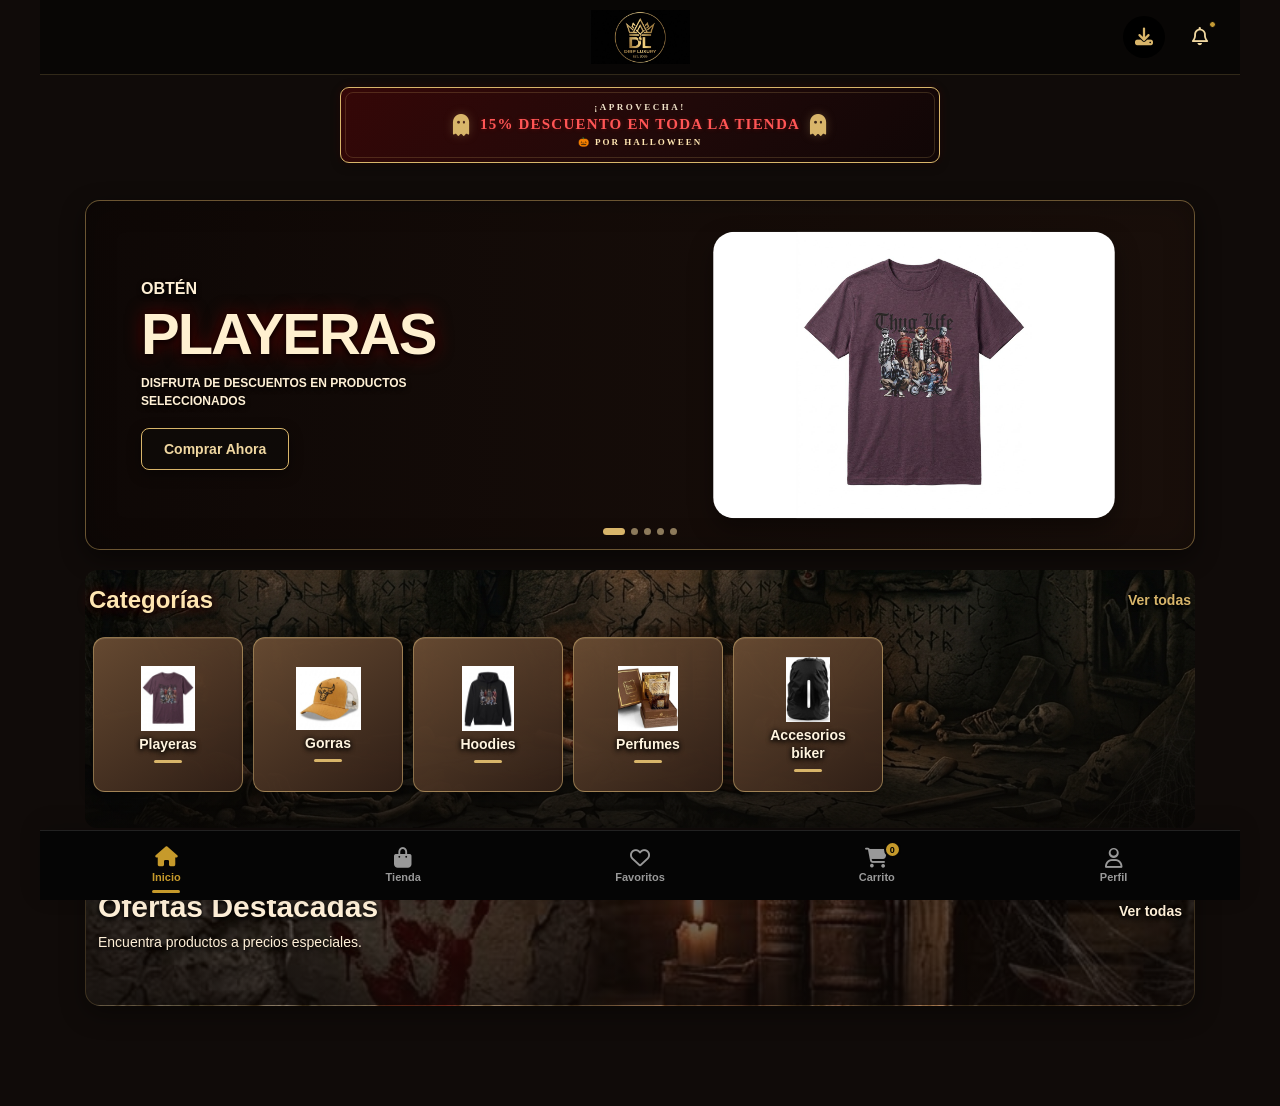
==== commit f088180b: "Update index.html" ====
--- a/index.html
+++ b/index.html
@@ -222,7 +222,7 @@
                     ¡APROVECHA!
                 </span>
 
-                <strong>15% DESCUENTO</strong>
+                <strong>15% DESCUENTO EN TODA LA TIENDA</strong>
 
                 <span class="halloween-promo-subtitle">
                     🎃 POR HALLOWEEN
--- a/style.css
+++ b/style.css
@@ -4319,3 +4319,290 @@
 .modal-btn-carrito:active {
     transform: scale(0.97);
 }
+
+
+/* =========================================================
+   DL LUXURY — HALLOWEEN PROMO PREMIUM
+   Negro profundo · Rojo sangre · Dorado metálico
+   Ubicación: debajo del menú y encima del slider
+========================================================= */
+
+/* CONTENEDOR PRINCIPAL */
+.halloween-logo-promo {
+    position: relative;
+    isolation: isolate;
+    overflow: hidden;
+
+    display: flex;
+    align-items: center;
+    justify-content: center;
+    gap: 13px;
+
+    width: calc(100% - 30px);
+    max-width: 650px;
+    min-height: 76px;
+    margin: 15px auto 18px;
+    padding: 12px 18px;
+
+    box-sizing: border-box;
+
+    background:
+        radial-gradient(ellipse at 50% 120%,
+            rgba(139, 0, 0, 0.30),
+            transparent 65%),
+        linear-gradient(135deg,
+            #080808 0%,
+            #1a0809 45%,
+            #090707 100%);
+
+    border: 1px solid rgba(216, 181, 106, 0.85);
+    border-radius: 12px;
+
+    color: #f8e7c0;
+    font-family: 'Cinzel', Georgia, serif;
+    text-align: center;
+
+    box-shadow:
+        0 5px 18px rgba(0, 0, 0, 0.45),
+        0 0 12px rgba(130, 0, 0, 0.15),
+        inset 0 0 18px rgba(120, 0, 0, 0.10);
+
+    animation: halloweenEntrada 0.7s ease both;
+}
+
+/* BORDE INTERIOR DORADO */
+.halloween-logo-promo::before {
+    content: "";
+    position: absolute;
+    inset: 4px;
+
+    border: 1px solid rgba(216, 181, 106, 0.20);
+    border-radius: 8px;
+
+    pointer-events: none;
+    z-index: -1;
+}
+
+/* BRILLO AMBIENTAL */
+.halloween-logo-promo::after {
+    content: "";
+    position: absolute;
+
+    top: -70%;
+    left: -45%;
+
+    width: 35%;
+    height: 240%;
+
+    background: linear-gradient(90deg,
+            transparent,
+            rgba(255, 230, 178, 0.10),
+            transparent);
+
+    transform: rotate(25deg);
+    animation: halloweenBrillo 6s ease-in-out infinite;
+
+    pointer-events: none;
+}
+
+/* ICONOS FANTASMA */
+.halloween-logo-promo .halloween-icon {
+    position: relative;
+    flex-shrink: 0;
+
+    color: #d8b56a;
+    font-size: 27px;
+
+    filter: drop-shadow(0 0 5px rgba(216, 181, 106, 0.25));
+
+    animation: halloweenFantasma 3s ease-in-out infinite;
+}
+
+/* COLUMNA DE TEXTO */
+.halloween-logo-promo .halloween-promo-text {
+    display: flex;
+    flex-direction: column;
+    align-items: center;
+    justify-content: center;
+
+    gap: 1px;
+    min-width: 0;
+}
+
+/* TEXTO SUPERIOR */
+.halloween-logo-promo .halloween-promo-label {
+    color: #e8d5b0;
+
+    font-family: 'Cinzel', Georgia, serif;
+    font-size: 10px;
+    font-weight: 700;
+    letter-spacing: 2.5px;
+    line-height: 1.4;
+}
+
+/* DESCUENTO DESTACADO */
+.halloween-logo-promo strong {
+    display: block;
+
+    color: #ff4545;
+
+    font-family: 'Cinzel', Georgia, serif;
+    font-size: clamp(14px, 2.5vw, 21px);
+    font-weight: 900;
+    letter-spacing: 1.2px;
+    line-height: 1.35;
+    white-space: nowrap;
+
+    text-shadow:
+        0 0 5px rgba(255, 0, 0, 0.35),
+        0 0 15px rgba(180, 0, 0, 0.18);
+}
+
+/* TEXTO HALLOWEEN */
+.halloween-logo-promo .halloween-promo-subtitle {
+    color: #d8b56a;
+
+    font-family: 'Cinzel', Georgia, serif;
+    font-size: 9px;
+    font-weight: 700;
+    letter-spacing: 2px;
+    line-height: 1.5;
+}
+
+/* ENTRADA SUAVE */
+@keyframes halloweenEntrada {
+    from {
+        opacity: 0;
+        transform: translateY(-8px);
+    }
+
+    to {
+        opacity: 1;
+        transform: translateY(0);
+    }
+}
+
+/* REFLEJO DORADO */
+@keyframes halloweenBrillo {
+
+    0%,
+    65% {
+        left: -45%;
+    }
+
+    100% {
+        left: 130%;
+    }
+}
+
+/* FANTASMAS FLOTANDO */
+@keyframes halloweenFantasma {
+
+    0%,
+    100% {
+        transform: translateY(0);
+    }
+
+    50% {
+        transform: translateY(-3px);
+    }
+}
+
+/* EFECTO AL PASAR EL CURSOR */
+@media (hover: hover) {
+    .halloween-logo-promo:hover {
+        border-color: #f3d28b;
+
+        box-shadow:
+            0 6px 22px rgba(0, 0, 0, 0.55),
+            0 0 18px rgba(180, 0, 0, 0.22),
+            inset 0 0 20px rgba(120, 0, 0, 0.15);
+    }
+}
+
+/* =========================================================
+   RESPONSIVE — TABLETS Y CELULARES
+========================================================= */
+
+@media (max-width: 600px) {
+    .halloween-logo-promo {
+        width: calc(100% - 22px);
+        min-height: 65px;
+
+        gap: 9px;
+        margin: 10px auto 13px;
+        padding: 10px 12px;
+
+        border-radius: 10px;
+    }
+
+    .halloween-logo-promo::before {
+        inset: 3px;
+        border-radius: 7px;
+    }
+
+    .halloween-logo-promo .halloween-icon {
+        font-size: 21px;
+    }
+
+    .halloween-logo-promo .halloween-promo-label {
+        font-size: 8px;
+        letter-spacing: 1.8px;
+    }
+
+    .halloween-logo-promo strong {
+        font-size: 15px;
+        letter-spacing: 0.5px;
+    }
+
+    .halloween-logo-promo .halloween-promo-subtitle {
+        font-size: 8px;
+        letter-spacing: 1.4px;
+    }
+}
+
+/* CELULARES PEQUEÑOS */
+@media (max-width: 380px) {
+    .halloween-logo-promo {
+        width: calc(100% - 16px);
+        min-height: 59px;
+
+        gap: 6px;
+        margin: 8px auto 11px;
+        padding: 8px 7px;
+    }
+
+    .halloween-logo-promo .halloween-icon {
+        font-size: 17px;
+    }
+
+    .halloween-logo-promo .halloween-promo-label {
+        font-size: 7px;
+        letter-spacing: 1.2px;
+    }
+
+    .halloween-logo-promo strong {
+        font-size: 13px;
+        letter-spacing: 0;
+    }
+
+    .halloween-logo-promo .halloween-promo-subtitle {
+        font-size: 7px;
+        letter-spacing: 1px;
+    }
+}
+
+/* ACCESIBILIDAD: REDUCIR ANIMACIONES */
+@media (prefers-reduced-motion: reduce) {
+
+    .halloween-logo-promo,
+    .halloween-logo-promo::after,
+    .halloween-logo-promo .halloween-icon {
+        animation: none !important;
+        transition: none !important;
+    }
+}
+
+/* =========================================================
+   FIN — DL LUXURY HALLOWEEN PREMIUM
+========================================================= */
